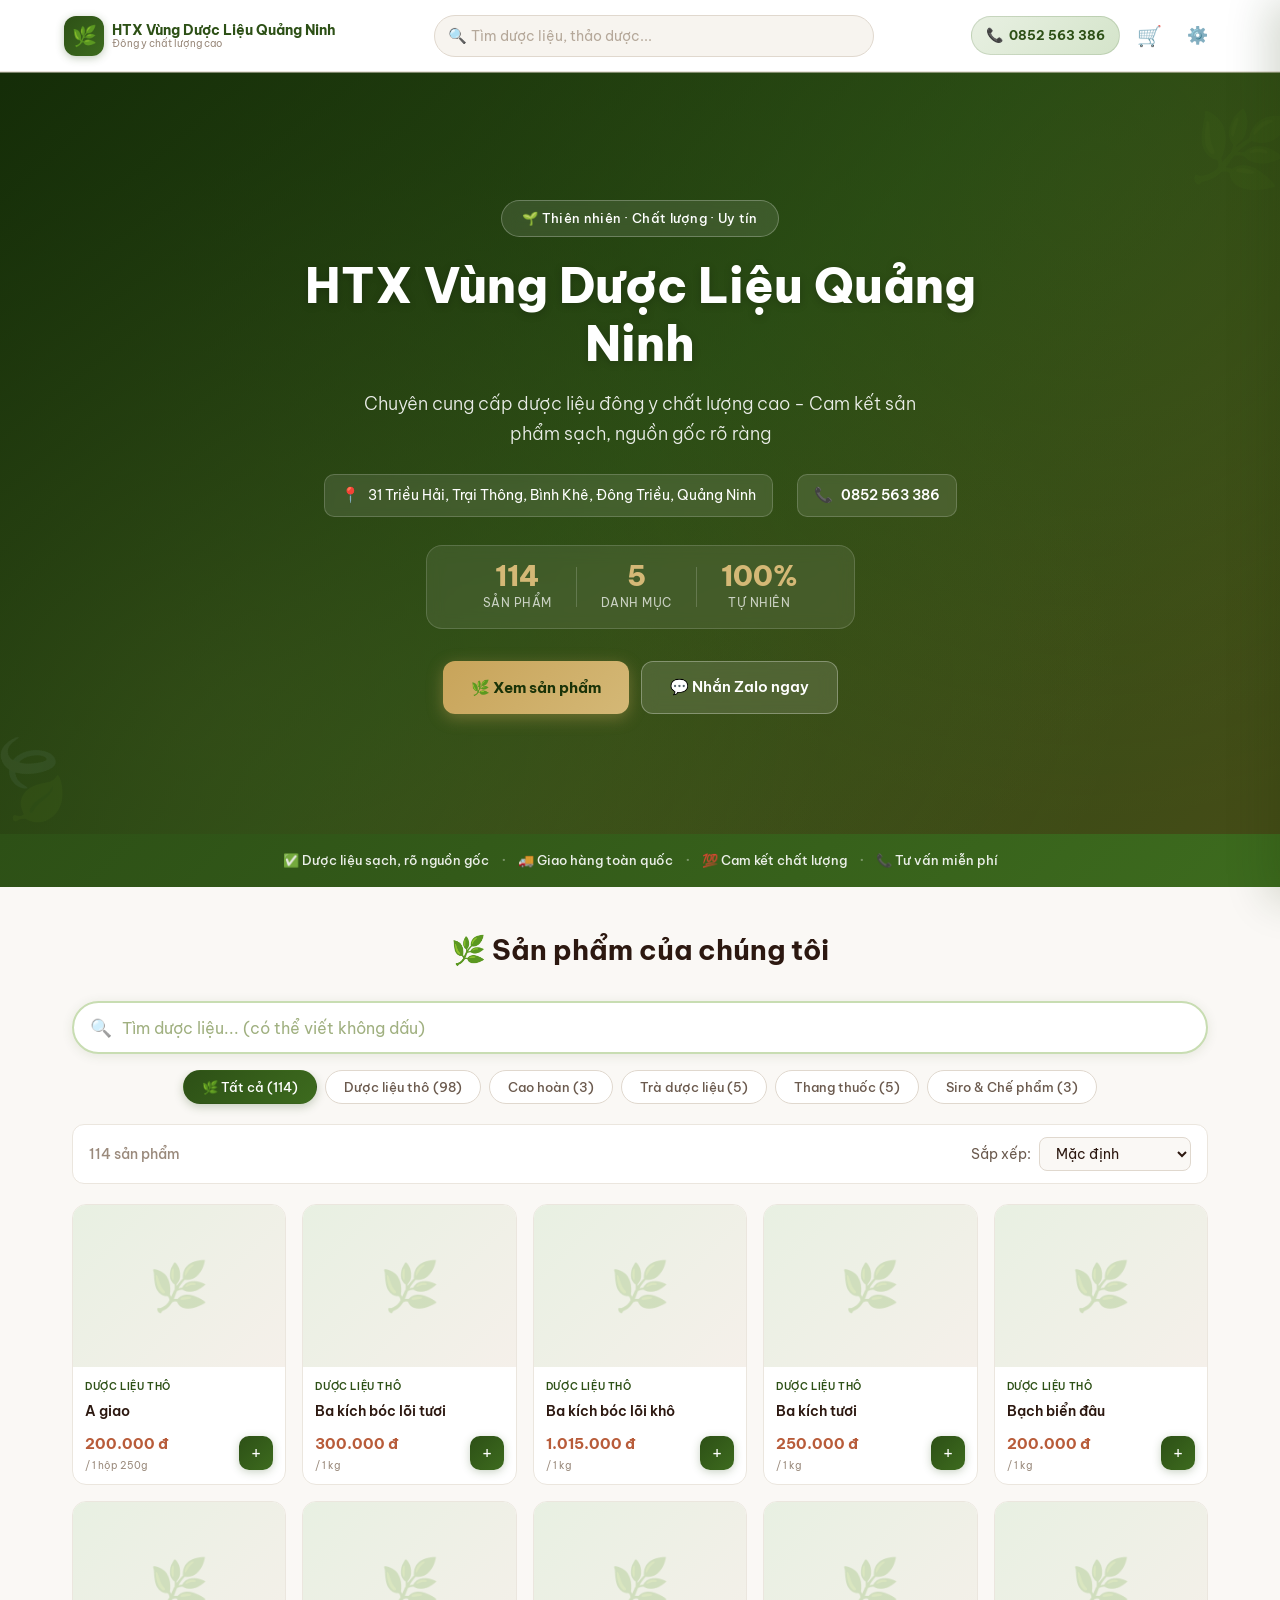
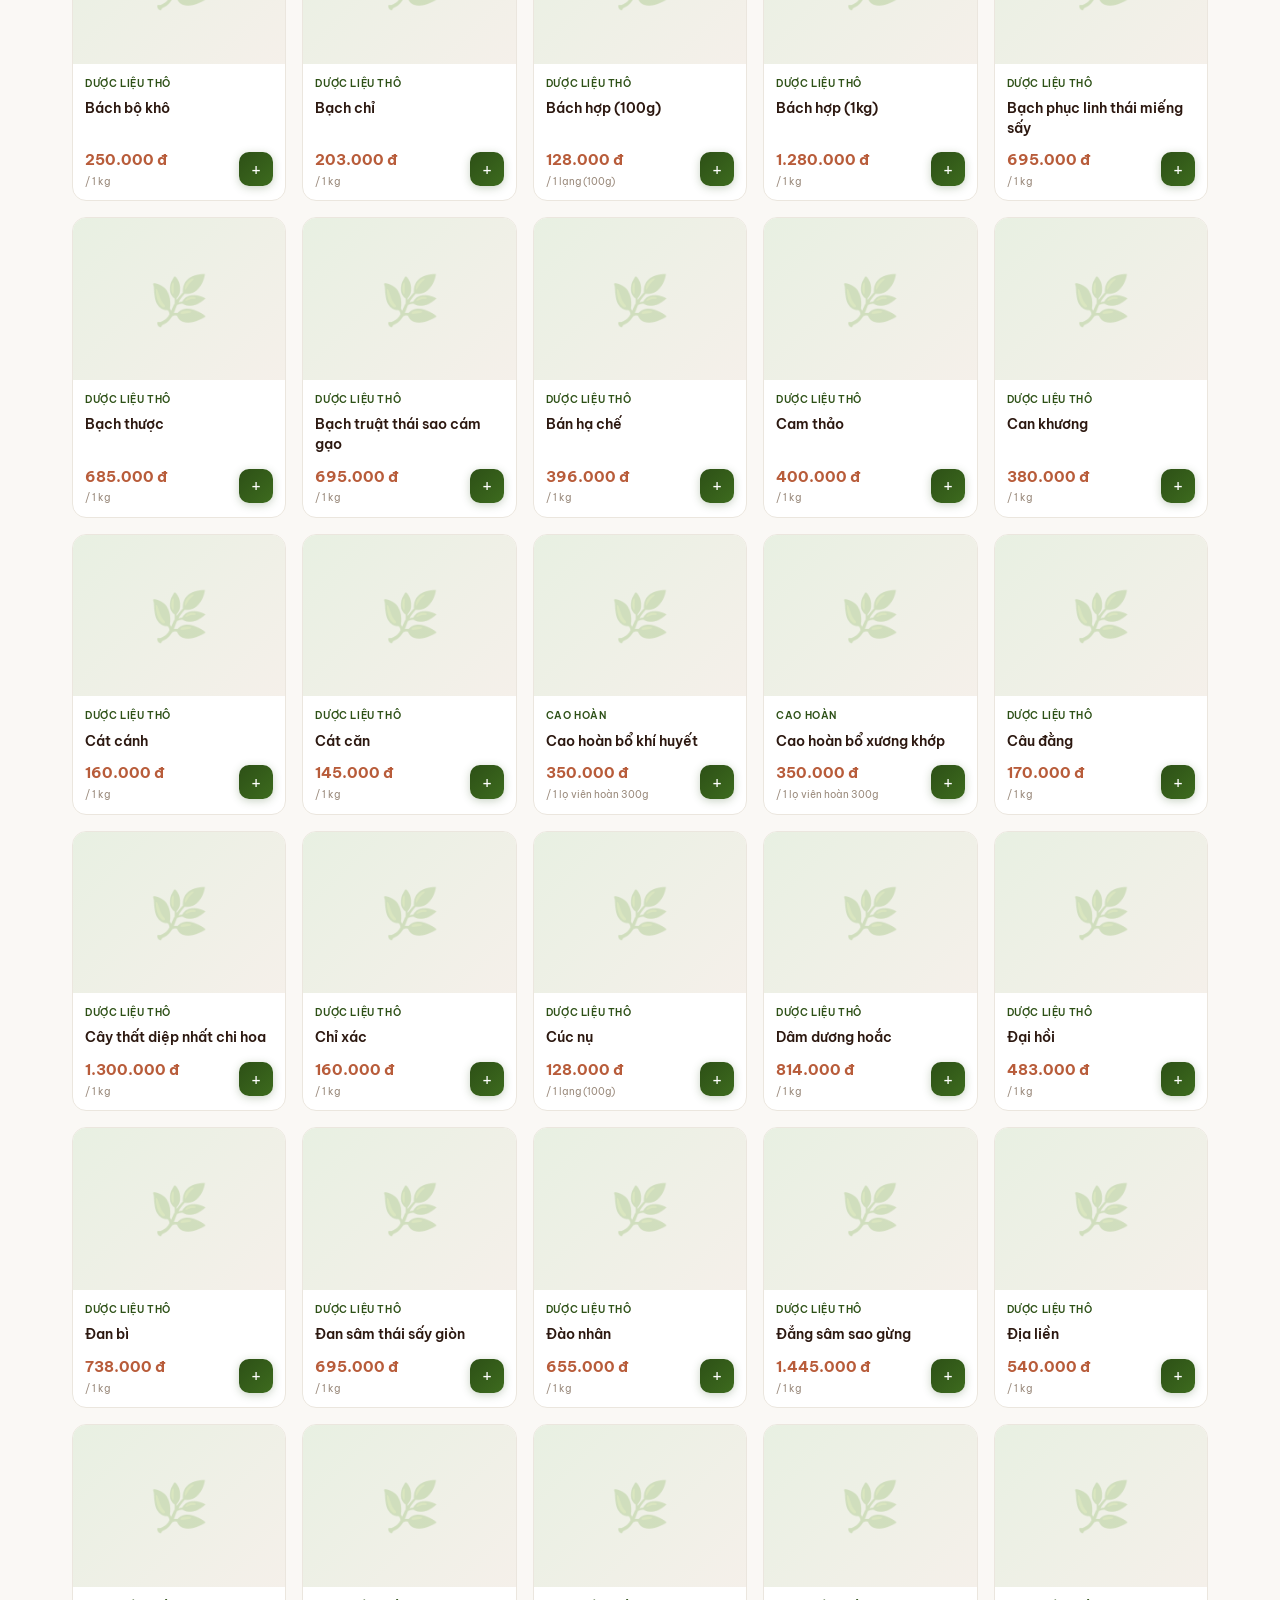
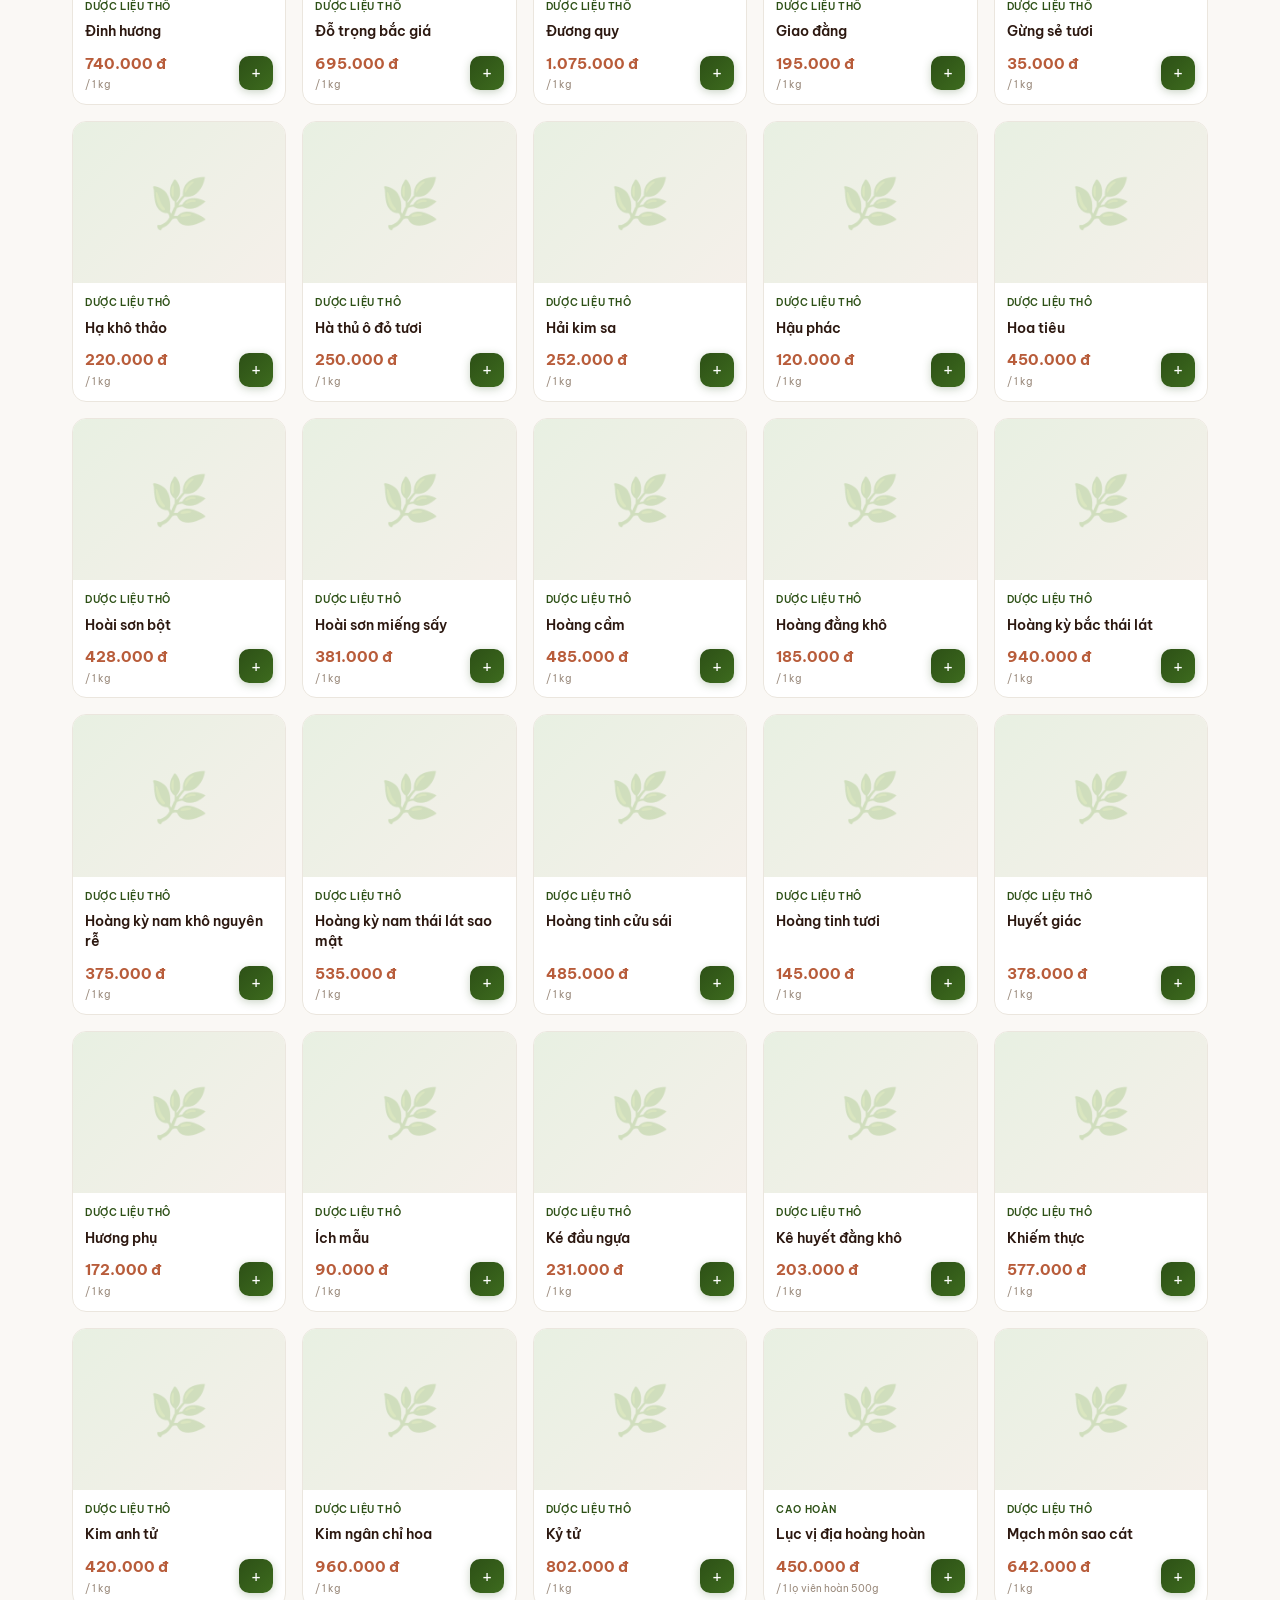
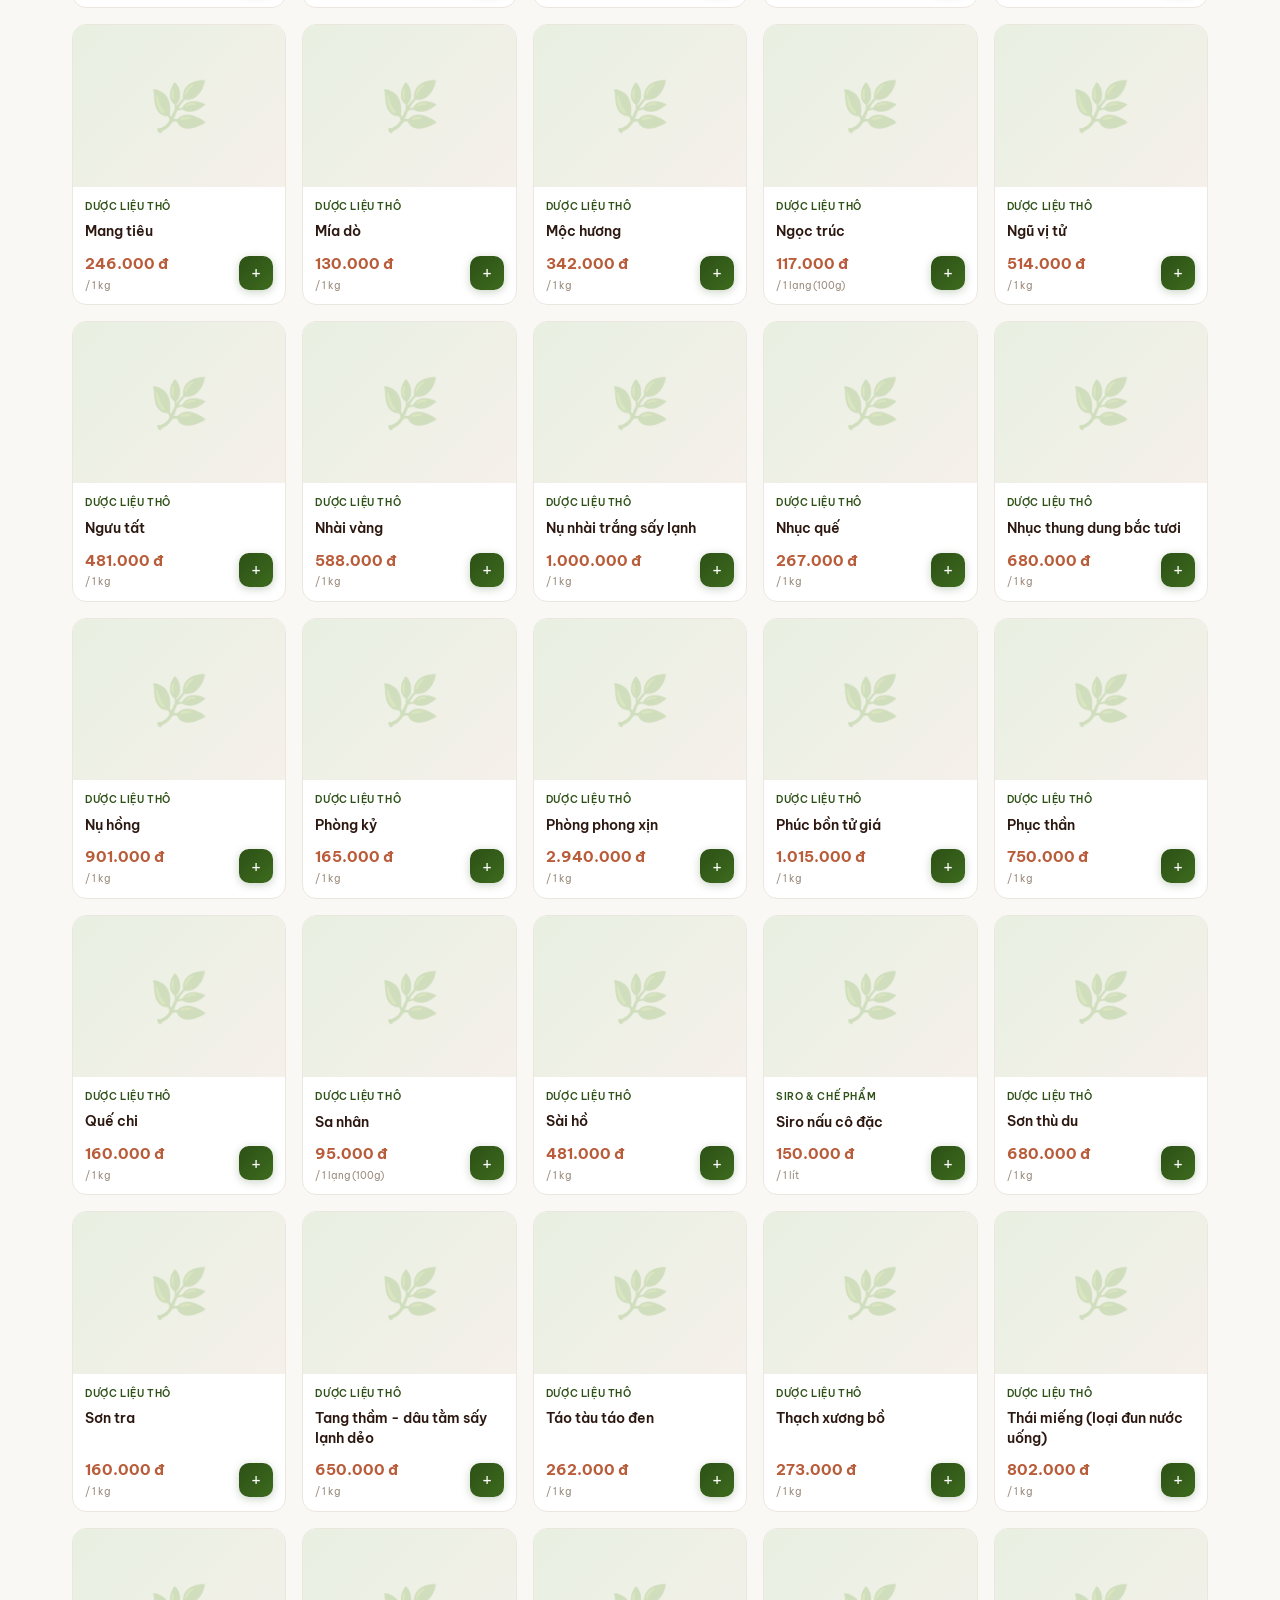
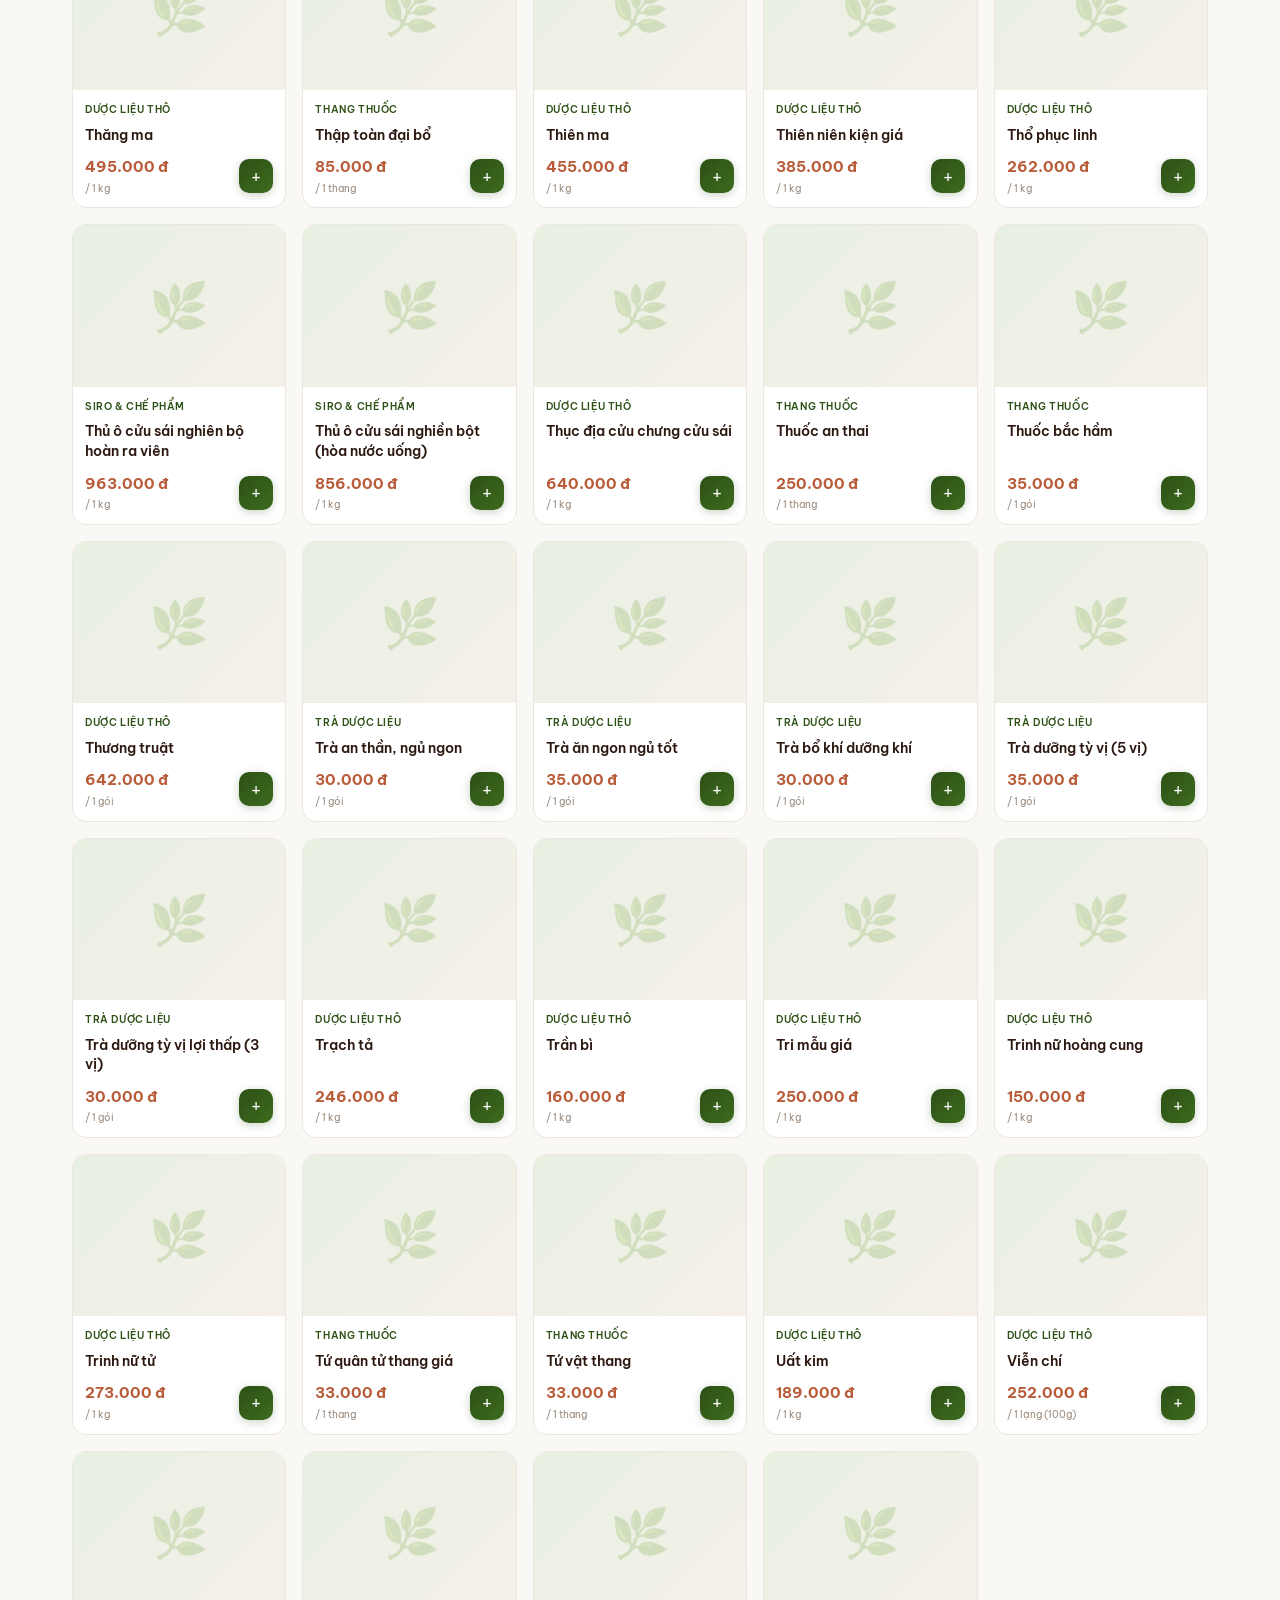
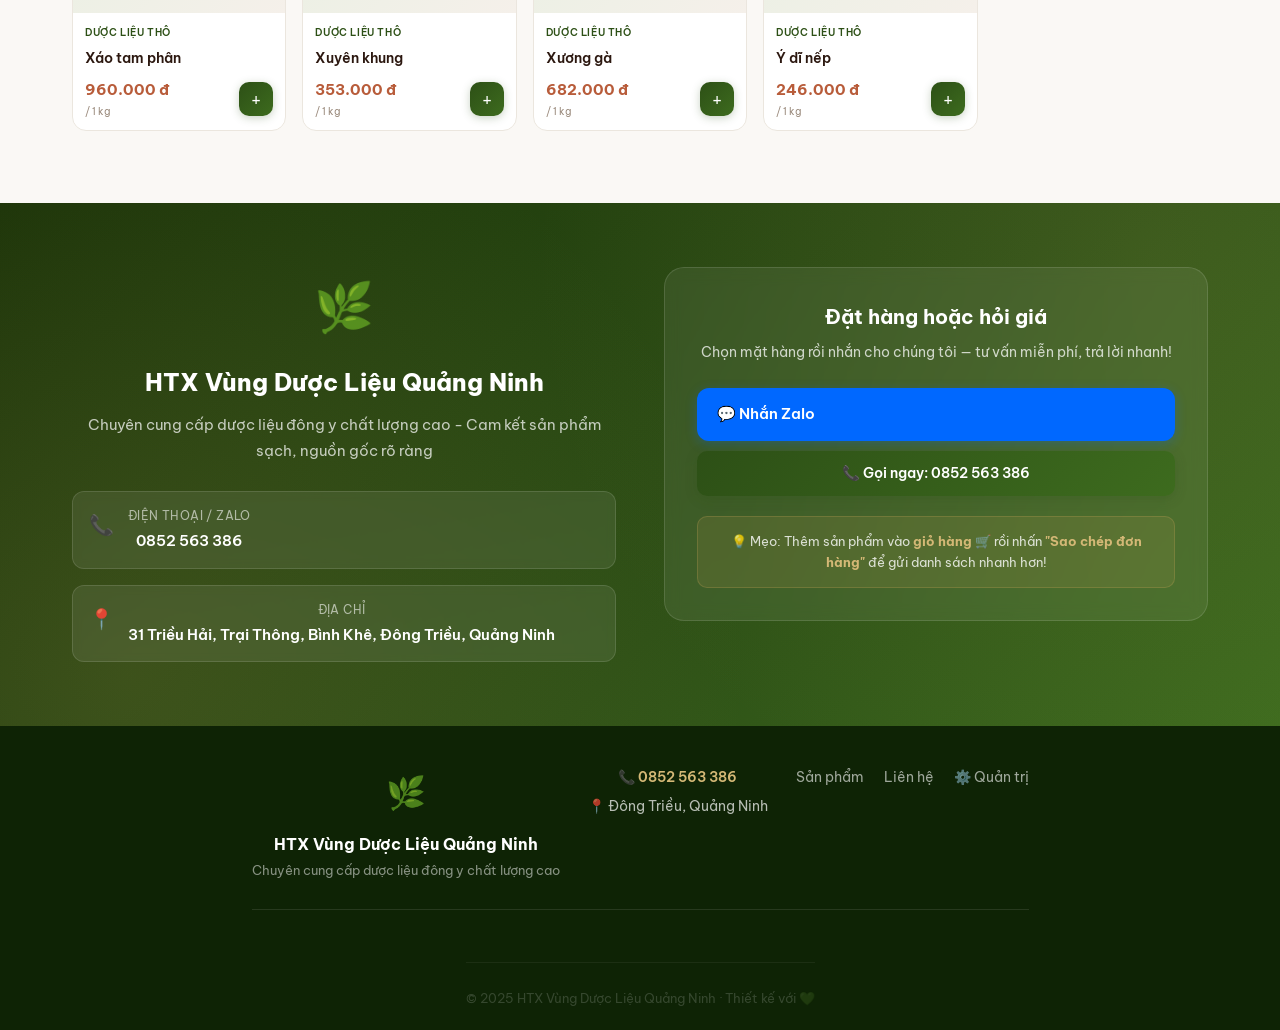
==== index.html @ 90dc005e "feat: one-click publish to website via GitHub API" ====
<!DOCTYPE html>
<html lang="vi">
<head>
  <meta charset="UTF-8" />
  <meta name="viewport" content="width=device-width, initial-scale=1.0" />
  <title>HTX Vùng Dược Liệu Quảng Ninh - Dược Liệu Đông Y Chất Lượng Cao</title>
  <meta name="description" content="HTX Vùng Dược Liệu Quảng Ninh - Chuyên cung cấp dược liệu đông y chất lượng cao tại Đông Triều, Quảng Ninh. SĐT: 0852563386" />
  <link rel="preconnect" href="https://fonts.googleapis.com" />
  <link rel="preconnect" href="https://fonts.gstatic.com" crossorigin />
  <link href="https://fonts.googleapis.com/css2?family=Be+Vietnam+Pro:wght@300;400;500;600;700;800&display=swap" rel="stylesheet" />
  <link rel="stylesheet" href="css/style.css" />
  <link rel="stylesheet" href="css/ui.css" />
</head>
<body>

  <!-- ====== HEADER ====== -->
  <header class="header" id="site-header">
    <div class="container header-inner">
      <a href="index.html" class="logo" id="logo-link">
        <div class="logo-icon-wrap">🌿</div>
        <div class="logo-text-wrap">
          <span class="logo-name" id="shop-name-display">HTX Vùng Dược Liệu Quảng Ninh</span>
          <span class="logo-tagline">Đông y chất lượng cao</span>
        </div>
      </a>

      <div class="header-search">
        <div class="search-bar">
          <span class="search-icon">🔍</span>
          <input type="text" id="search-input" placeholder="Tìm dược liệu, thảo dược..." autocomplete="off" />
          <button class="search-clear" id="search-clear" style="display:none">✕</button>
        </div>
      </div>

      <div class="header-actions">
        <a href="tel:0852563386" class="header-phone" id="header-phone-link">
          <span class="phone-icon">📞</span>
          <span class="phone-num" id="header-phone-num">0852 563 386</span>
        </a>
        <button class="btn-cart" id="cart-toggle" aria-label="Giỏ hàng">
          🛒
          <span class="badge" id="cart-badge" style="display:none">0</span>
        </button>
        <a href="admin.html" class="btn-admin-link" title="Quản trị">⚙️</a>
      </div>
    </div>
  </header>

  <!-- ====== HERO ====== -->
  <section class="hero" id="hero-section">
    <div class="hero-bg-pattern"></div>
    <div class="hero-overlay"></div>
    <div class="container hero-content">
      <div class="hero-badge">🌱 Thiên nhiên · Chất lượng · Uy tín</div>
      <h1 class="hero-title" id="hero-shop-name">HTX Vùng Dược Liệu Quảng Ninh</h1>
      <p class="hero-desc" id="hero-shop-desc">Chuyên cung cấp dược liệu đông y chất lượng cao — Cam kết sản phẩm sạch, nguồn gốc rõ ràng</p>

      <div class="hero-info-row">
        <div class="hero-info-item">
          <span class="hi-icon">📍</span>
          <span id="hero-address">31 Triều Hải, Trại Thông, Bình Khê, Đông Triều, Quảng Ninh</span>
        </div>
        <div class="hero-info-item">
          <span class="hi-icon">📞</span>
          <a href="tel:0852563386" id="hero-phone">0852 563 386</a>
        </div>
      </div>

      <div class="hero-stats">
        <div class="hero-stat">
          <strong id="stat-products">114</strong>
          <span>Sản phẩm</span>
        </div>
        <div class="hero-stat-divider"></div>
        <div class="hero-stat">
          <strong id="stat-categories">5</strong>
          <span>Danh mục</span>
        </div>
        <div class="hero-stat-divider"></div>
        <div class="hero-stat">
          <strong>100%</strong>
          <span>Tự nhiên</span>
        </div>
      </div>

      <div class="hero-cta-row">
        <button class="btn-cta-primary" onclick="document.getElementById('products-section').scrollIntoView({behavior:'smooth'})">
          🌿 Xem sản phẩm
        </button>
        <a href="https://zalo.me/0852563386" target="_blank" class="btn-cta-zalo" id="hero-zalo-btn">
          💬 Nhắn Zalo ngay
        </a>
      </div>
    </div>

    <!-- Decorative leaves -->
    <div class="hero-deco hero-deco-1">🍃</div>
    <div class="hero-deco hero-deco-2">🌿</div>
  </section>

  <!-- ====== TRUST BAR ====== -->
  <div class="trust-bar">
    <div class="container trust-bar-inner">
      <div class="trust-item">✅ Dược liệu sạch, rõ nguồn gốc</div>
      <div class="trust-sep">·</div>
      <div class="trust-item">🚚 Giao hàng toàn quốc</div>
      <div class="trust-sep">·</div>
      <div class="trust-item">💯 Cam kết chất lượng</div>
      <div class="trust-sep">·</div>
      <div class="trust-item">📞 Tư vấn miễn phí</div>
    </div>
  </div>

  <!-- ====== MAIN PRODUCTS ====== -->
  <main id="products-section">
    <div class="container">

      <!-- Section header -->
      <div class="section-header">
        <h2 class="section-title-main">🌿 Sản phẩm của chúng tôi</h2>
      </div>

      <!-- INLINE SEARCH BAR (luôn hiện, kể cả mobile) -->
      <div class="inline-search-wrap">
        <div class="inline-search-bar">
          <span class="inline-search-icon">🔍</span>
          <input
            type="search"
            id="inline-search-input"
            class="inline-search-input"
            placeholder="Tìm dược liệu... (có thể viết không dấu)"
            autocomplete="off"
            enterkeyhint="search"
          />
          <button class="inline-search-clear" id="inline-search-clear" style="display:none">✕</button>
        </div>
      </div>

      <!-- Categories bar -->
      <div class="categories-bar" id="categories-bar">
        <button class="category-pill active" data-cat="all" id="cat-all">🌿 Tất cả</button>
      </div>

      <!-- Toolbar -->
      <div class="products-toolbar">
        <p class="products-count" id="products-count"></p>
        <div class="sort-wrapper">
          <label for="sort-select">Sắp xếp:</label>
          <select id="sort-select" class="sort-select">
            <option value="default">Mặc định</option>
            <option value="name-asc">Tên A → Z</option>
            <option value="name-desc">Tên Z → A</option>
            <option value="price-asc">Giá thấp → cao</option>
            <option value="price-desc">Giá cao → thấp</option>
          </select>
        </div>
      </div>

      <!-- Products grid -->
      <div class="products-grid" id="products-grid"></div>

      <!-- Empty state -->
      <div class="empty-state" id="empty-state" style="display:none">
        <div class="empty-icon">🔍</div>
        <h3>Không tìm thấy sản phẩm</h3>
        <p>Thử tìm kiếm với từ khóa khác hoặc chọn danh mục khác.</p>
        <button class="btn-secondary" onclick="resetFilters()">Xem tất cả sản phẩm</button>
      </div>

    </div>
  </main>

  <!-- ====== CONTACT SECTION ====== -->
  <section class="contact-section" id="contact-section">
    <div class="container">
      <div class="contact-grid">
        <!-- Left: Info -->
        <div class="contact-info-col">
          <div class="contact-logo">🌿</div>
          <h2 class="contact-shop-name" id="contact-shop-name">HTX Vùng Dược Liệu Quảng Ninh</h2>
          <p class="contact-desc" id="contact-desc">Chuyên cung cấp dược liệu đông y chất lượng cao — Cam kết sản phẩm sạch, nguồn gốc rõ ràng</p>

          <div class="contact-details" id="contact-details">
            <div class="contact-detail-item">
              <span class="cd-icon">📞</span>
              <div>
                <div class="cd-label">Điện thoại / Zalo</div>
                <a href="tel:0852563386" class="cd-value" id="detail-phone">0852 563 386</a>
              </div>
            </div>
            <div class="contact-detail-item">
              <span class="cd-icon">📍</span>
              <div>
                <div class="cd-label">Địa chỉ</div>
                <div class="cd-value" id="detail-address">31 Triều Hải, Trại Thông, Bình Khê, Đông Triều, Quảng Ninh</div>
              </div>
            </div>
          </div>
        </div>

        <!-- Right: Buttons -->
        <div class="contact-action-col">
          <h3 class="contact-action-title">Đặt hàng hoặc hỏi giá</h3>
          <p class="contact-action-sub">Chọn mặt hàng rồi nhắn cho chúng tôi — tư vấn miễn phí, trả lời nhanh!</p>

          <div class="contact-buttons" id="contact-buttons">
            <!-- Rendered by JS -->
          </div>

          <div class="contact-note">
            <p>💡 Mẹo: Thêm sản phẩm vào <strong>giỏ hàng 🛒</strong> rồi nhấn <strong>"Sao chép đơn hàng"</strong> để gửi danh sách nhanh hơn!</p>
          </div>
        </div>
      </div>
    </div>
  </section>

  <!-- ====== FOOTER ====== -->
  <footer class="footer" id="site-footer">
    <div class="container footer-inner">
      <div class="footer-top">
        <div class="footer-brand">
          <span class="footer-logo-icon">🌿</span>
          <div>
            <div class="footer-shop-name" id="footer-shop-name">HTX Vùng Dược Liệu Quảng Ninh</div>
            <div class="footer-desc" id="footer-desc">Dược liệu đông y chất lượng cao</div>
          </div>
        </div>
        <div class="footer-contact">
          <div class="footer-contact-item">📞 <a href="tel:0852563386" id="footer-phone">0852 563 386</a></div>
          <div class="footer-contact-item">📍 <span id="footer-address">Đông Triều, Quảng Ninh</span></div>
        </div>
        <div class="footer-links">
          <a href="#products-section">Sản phẩm</a>
          <a href="#contact-section">Liên hệ</a>
          <a href="admin.html">⚙️ Quản trị</a>
        </div>
      </div>
      <div class="footer-bottom">
        <p>© 2025 HTX Vùng Dược Liệu Quảng Ninh · Thiết kế với 💚</p>
      </div>
    </div>
  </footer>

  <!-- ====== CART PANEL ====== -->
  <div class="cart-backdrop" id="cart-backdrop"></div>
  <aside class="cart-panel" id="cart-panel">
    <div class="cart-header">
      <div class="cart-header-title">
        <span>🛒</span>
        <h2>Giỏ hàng</h2>
      </div>
      <button class="cart-close" id="cart-close">✕</button>
    </div>
    <div class="cart-body" id="cart-body">
      <div class="empty-state" id="cart-empty">
        <div class="empty-icon">🛒</div>
        <p>Giỏ hàng trống<br/><small>Thêm sản phẩm để đặt hàng</small></p>
      </div>
      <ul class="cart-list" id="cart-list"></ul>

      <!-- ====== FORM THÔNG TIN GIAO HÀNG ====== -->
      <div class="delivery-form" id="delivery-form" style="display:none">
        <div class="delivery-form-title">📦 Thông tin nhận hàng</div>

        <div class="dform-row">
          <label class="dform-label">Họ và tên <span class="req">*</span></label>
          <input type="text" id="d-name" class="dform-input" placeholder="VD: Nguyễn Thị Lan" autocomplete="name" />
        </div>

        <div class="dform-row">
          <label class="dform-label">Số điện thoại <span class="req">*</span></label>
          <input type="tel" id="d-phone" class="dform-input" placeholder="VD: 0912 345 678" autocomplete="tel" />
        </div>

        <div class="dform-addr-note">
          📌 Vui lòng nhập theo <strong>địa danh cũ trước sáp nhập</strong><br/>
          VD: <em>Thôn Triều Hải, xã Bình Khê, huyện Đông Triều, tỉnh Quảng Ninh</em>
        </div>

        <div class="dform-row">
          <label class="dform-label">Tỉnh / Thành phố <span class="req">*</span></label>
          <input type="text" id="d-province" class="dform-input"
            placeholder="VD: Quảng Ninh, Hà Nội, TP. Hồ Chí Minh..."
            list="province-list" autocomplete="off" />
          <datalist id="province-list"></datalist>
        </div>

        <div class="dform-row">
          <label class="dform-label">Quận / Huyện <span class="req">*</span></label>
          <input type="text" id="d-district" class="dform-input"
            placeholder="VD: Huyện Đông Triều, Quận Hoàng Mai..." autocomplete="off" />
        </div>

        <div class="dform-row">
          <label class="dform-label">Xã / Phường / Thị trấn</label>
          <input type="text" id="d-commune" class="dform-input"
            placeholder="VD: Xã Bình Khê, Phường Mạo Khê..." autocomplete="off" />
        </div>

        <div class="dform-row">
          <label class="dform-label">Địa chỉ chi tiết <span class="req">*</span></label>
          <input type="text" id="d-detail" class="dform-input" placeholder="Số nhà, thôn, xóm, đường..." />
        </div>

        <div class="dform-row">
          <label class="dform-label">Ghi chú đơn hàng</label>
          <textarea id="d-note" class="dform-input dform-textarea" placeholder="Thời gian nhận hàng, yêu cầu đặc biệt..." rows="2"></textarea>
        </div>
      </div>
    </div>
    <div class="cart-footer" id="cart-footer" style="display:none">
      <div class="cart-total">
        <span>Tổng cộng</span>
        <strong class="price" id="cart-total-price">0 đ</strong>
      </div>
      <p class="cart-note">* Giá tham khảo, vui lòng liên hệ xác nhận</p>
      <div class="cart-actions">
        <button class="btn-cart-clear" id="cart-clear-btn">🗑 Xóa tất cả</button>
        <button class="btn-primary cart-order-btn" id="cart-order-website" style="display:none">📤 Đặt hàng ngay</button>
        <button class="btn-messenger cart-order-btn" id="cart-order-messenger" style="display:none">📘 Messenger</button>
        <button class="btn-zalo cart-order-btn" id="cart-order-zalo" style="display:none">💬 Zalo</button>
        <button class="btn-copy cart-order-btn" id="cart-order-copy">📋 Sao chép đơn</button>
      </div>
    </div>
  </aside>

  <!-- ====== PRODUCT MODAL ====== -->
  <div class="modal-backdrop" id="product-modal-backdrop"></div>
  <div class="product-modal" id="product-modal" role="dialog" aria-modal="true" style="display:none">
    <button class="modal-close" id="modal-close">✕</button>
    <div class="modal-image-wrap">
      <img class="modal-image" id="modal-image" src="" alt="" style="display:none" />
      <div class="modal-image-placeholder" id="modal-image-placeholder">🌿</div>
    </div>
    <div class="modal-body">
      <div class="modal-category" id="modal-category"></div>
      <h2 class="modal-name" id="modal-name"></h2>
      <div class="modal-price-row">
        <span class="price modal-price" id="modal-price"></span>
        <span class="modal-unit" id="modal-unit"></span>
      </div>
      <div class="modal-desc" id="modal-desc"></div>
      <div class="modal-actions">
        <div class="qty-wrapper">
          <button class="qty-btn" id="modal-qty-minus">−</button>
          <input type="number" class="qty-input" id="modal-qty" value="1" min="1" max="99" />
          <button class="qty-btn" id="modal-qty-plus">+</button>
        </div>
        <button class="btn-primary modal-add-cart" id="modal-add-cart">🛒 Thêm vào giỏ</button>
      </div>
      <div class="modal-contact-btns" id="modal-contact-btns"></div>
    </div>
  </div>

  <!-- ====== TOAST ====== -->
  <div class="toast-container" id="toast-container"></div>

  <!-- Scripts -->
  <script src="js/live-data.js"></script>
  <script src="js/data.js"></script>
  <script src="js/vn-address.js"></script>
  <script src="js/app.js"></script>
</body>
</html>
---- css/style.css ----
/* ========================================================================
   DƯỢC LIỆU ĐÔNG Y - Vietnamese Herbal Medicine E-Commerce
   Complete Stylesheet
   ======================================================================== */

/* --- Google Font --- */
@import url('https://fonts.googleapis.com/css2?family=Be+Vietnam+Pro:ital,wght@0,300;0,400;0,500;0,600;0,700;0,800;1,400;1,500&display=swap');

/* ========================================================================
   1. CSS VARIABLES / DESIGN TOKENS
   ======================================================================== */
:root {
  /* — Primary palette — */
  --color-primary:        #2d5016;
  --color-primary-light:  #3d6b1e;
  --color-primary-dark:   #1e3a0e;
  --color-primary-bg:     #e8f0e2;

  /* — Secondary / Gold — */
  --color-secondary:      #c8a45a;
  --color-secondary-light:#d4b876;
  --color-secondary-dark: #a8873a;

  /* — Accent / Terracotta — */
  --color-accent:         #b85c3a;
  --color-accent-light:   #d4764e;
  --color-accent-dark:    #8e4528;

  /* — Neutrals — */
  --color-bg:             #faf8f5;
  --color-bg-warm:        #f5f0ea;
  --color-surface:        #ffffff;
  --color-surface-alt:    #f7f4ef;
  --color-border:         #e0d8ce;
  --color-border-light:   #ebe6de;

  /* — Text — */
  --color-text:           #2c1810;
  --color-text-secondary: #6b5a4e;
  --color-text-muted:     #9a8a7c;
  --color-text-inverse:   #faf8f5;

  /* — Status — */
  --color-success:        #2d7a3a;
  --color-warning:        #c8a45a;
  --color-danger:         #c0392b;
  --color-info:           #2980b9;

  /* — Brand / Social — */
  --color-messenger:      #0084ff;
  --color-zalo:           #0068ff;

  /* — Shadows — */
  --shadow-xs:   0 1px 2px rgba(44, 24, 16, .05);
  --shadow-sm:   0 2px 8px rgba(44, 24, 16, .08);
  --shadow-md:   0 4px 16px rgba(44, 24, 16, .10);
  --shadow-lg:   0 8px 32px rgba(44, 24, 16, .12);
  --shadow-xl:   0 16px 48px rgba(44, 24, 16, .16);
  --shadow-card-hover: 0 12px 36px rgba(44, 24, 16, .14);

  /* — Radii — */
  --radius-sm:  6px;
  --radius-md:  10px;
  --radius-lg:  14px;
  --radius-xl:  20px;
  --radius-full: 9999px;

  /* — Spacing — */
  --space-xs:  4px;
  --space-sm:  8px;
  --space-md:  16px;
  --space-lg:  24px;
  --space-xl:  32px;
  --space-2xl: 48px;
  --space-3xl: 64px;

  /* — Typography — */
  --font-family: 'Be Vietnam Pro', -apple-system, BlinkMacSystemFont, 'Segoe UI', Roboto, sans-serif;
  --font-size-xs:   .75rem;
  --font-size-sm:   .8125rem;
  --font-size-base: .9375rem;
  --font-size-md:   1rem;
  --font-size-lg:   1.125rem;
  --font-size-xl:   1.375rem;
  --font-size-2xl:  1.75rem;
  --font-size-3xl:  2.25rem;
  --font-size-4xl:  3rem;

  /* — Layout — */
  --container-max: 1200px;
  --header-height: 64px;
  --sidebar-width: 260px;
  --cart-width:    400px;

  /* — Transitions — */
  --transition-fast:   .15s ease;
  --transition-base:   .25s ease;
  --transition-slow:   .35s ease;
  --transition-spring: .4s cubic-bezier(.34, 1.56, .64, 1);
}

/* ========================================================================
   2. RESET & BASE
   ======================================================================== */
*,
*::before,
*::after {
  margin: 0;
  padding: 0;
  box-sizing: border-box;
}

html {
  font-size: 16px;
  scroll-behavior: smooth;
  -webkit-text-size-adjust: 100%;
}

body {
  font-family: var(--font-family);
  font-size: var(--font-size-base);
  font-weight: 400;
  line-height: 1.65;
  color: var(--color-text);
  background-color: var(--color-bg);
  -webkit-font-smoothing: antialiased;
  -moz-osx-font-smoothing: grayscale;
  overflow-x: hidden;
}

img {
  max-width: 100%;
  height: auto;
  display: block;
}

a {
  color: var(--color-primary);
  text-decoration: none;
  transition: color var(--transition-fast);
}
a:hover { color: var(--color-primary-light); }

ul, ol { list-style: none; }

button, input, select, textarea {
  font-family: inherit;
  font-size: inherit;
  color: inherit;
  border: none;
  outline: none;
  background: none;
}

button {
  cursor: pointer;
  -webkit-tap-highlight-color: transparent;
}

/* — Focus states for accessibility — */
:focus-visible {
  outline: 2px solid var(--color-secondary);
  outline-offset: 2px;
  border-radius: var(--radius-sm);
}

::selection {
  background: var(--color-primary-bg);
  color: var(--color-primary-dark);
}

/* ========================================================================
   3. SCROLLBAR
   ======================================================================== */
::-webkit-scrollbar { width: 8px; height: 8px; }
::-webkit-scrollbar-track { background: var(--color-bg-warm); }
::-webkit-scrollbar-thumb {
  background: var(--color-border);
  border-radius: var(--radius-full);
}
::-webkit-scrollbar-thumb:hover { background: var(--color-text-muted); }

/* Firefox */
* {
  scrollbar-width: thin;
  scrollbar-color: var(--color-border) var(--color-bg-warm);
}

/* ========================================================================
   4. UTILITY / LAYOUT
   ======================================================================== */
.container {
  width: 100%;
  max-width: var(--container-max);
  margin: 0 auto;
  padding: 0 var(--space-md);
}

.sr-only {
  position: absolute;
  width: 1px; height: 1px;
  padding: 0; margin: -1px;
  overflow: hidden;
  clip: rect(0,0,0,0);
  white-space: nowrap;
  border: 0;
}

.text-center { text-align: center; }
.text-muted  { color: var(--color-text-muted); }

/* ========================================================================
   5. BUTTONS
   ======================================================================== */
.btn {
  display: inline-flex;
  align-items: center;
  justify-content: center;
  gap: var(--space-sm);
  padding: 10px 22px;
  font-weight: 600;
  font-size: var(--font-size-sm);
  line-height: 1.4;
  border-radius: var(--radius-md);
  transition: all var(--transition-base);
  white-space: nowrap;
  user-select: none;
  position: relative;
  overflow: hidden;
}
.btn::after {
  content: '';
  position: absolute;
  inset: 0;
  background: rgba(255,255,255,.15);
  opacity: 0;
  transition: opacity var(--transition-fast);
}
.btn:active::after { opacity: 1; }

/* Primary */
.btn-primary {
  background: linear-gradient(135deg, var(--color-primary), var(--color-primary-light));
  color: var(--color-text-inverse);
  box-shadow: 0 2px 8px rgba(45, 80, 22, .25);
}
.btn-primary:hover {
  background: linear-gradient(135deg, var(--color-primary-light), var(--color-primary));
  box-shadow: 0 4px 16px rgba(45, 80, 22, .30);
  transform: translateY(-1px);
}
.btn-primary:active { transform: translateY(0); }

/* Secondary */
.btn-secondary {
  background: transparent;
  color: var(--color-primary);
  border: 1.5px solid var(--color-primary);
}
.btn-secondary:hover {
  background: var(--color-primary);
  color: var(--color-text-inverse);
}

/* Danger */
.btn-danger {
  background: linear-gradient(135deg, var(--color-danger), #d44637);
  color: var(--color-text-inverse);
  box-shadow: 0 2px 8px rgba(192, 57, 43, .25);
}
.btn-danger:hover {
  box-shadow: 0 4px 16px rgba(192, 57, 43, .30);
  transform: translateY(-1px);
}

/* Social / Contact */
.btn-messenger {
  background: var(--color-messenger);
  color: #fff;
  box-shadow: 0 2px 8px rgba(0, 132, 255, .25);
}
.btn-messenger:hover {
  background: #0070e0;
  box-shadow: 0 4px 16px rgba(0, 132, 255, .30);
  transform: translateY(-1px);
}

.btn-zalo {
  background: var(--color-zalo);
  color: #fff;
  box-shadow: 0 2px 8px rgba(0, 104, 255, .25);
}
.btn-zalo:hover {
  background: #0058d4;
  box-shadow: 0 4px 16px rgba(0, 104, 255, .30);
  transform: translateY(-1px);
}

/* Small / Icon-only variants */
.btn-sm {
  padding: 6px 14px;
  font-size: var(--font-size-xs);
  border-radius: var(--radius-sm);
}
.btn-icon {
  width: 38px; height: 38px;
  padding: 0;
  border-radius: var(--radius-md);
}

/* ========================================================================
   6. BADGES
   ======================================================================== */
.badge {
  display: inline-flex;
  align-items: center;
  justify-content: center;
  min-width: 20px;
  height: 20px;
  padding: 0 6px;
  font-size: 11px;
  font-weight: 700;
  line-height: 1;
  color: #fff;
  background: var(--color-accent);
  border-radius: var(--radius-full);
  position: absolute;
  top: -4px; right: -4px;
  animation: badge-pop .3s var(--transition-spring);
}

@keyframes badge-pop {
  0%   { transform: scale(0); }
  100% { transform: scale(1); }
}

/* ========================================================================
   7. HEADER
   ======================================================================== */
.header {
  position: sticky;
  top: 0;
  z-index: 100;
  height: var(--header-height);
  background: rgba(255, 255, 255, .92);
  backdrop-filter: blur(12px) saturate(1.4);
  -webkit-backdrop-filter: blur(12px) saturate(1.4);
  border-bottom: 1px solid var(--color-border-light);
  transition: box-shadow var(--transition-base);
}
.header.scrolled {
  box-shadow: var(--shadow-md);
}
.header .container {
  display: flex;
  align-items: center;
  height: 100%;
  gap: var(--space-md);
}

/* Logo */
.header .logo {
  display: flex;
  align-items: center;
  gap: var(--space-sm);
  font-size: var(--font-size-lg);
  font-weight: 700;
  color: var(--color-primary);
  white-space: nowrap;
  flex-shrink: 0;
}
.header .logo .logo-icon {
  width: 36px;
  height: 36px;
  background: linear-gradient(135deg, var(--color-primary), var(--color-primary-light));
  border-radius: var(--radius-md);
  display: flex;
  align-items: center;
  justify-content: center;
  color: #fff;
  font-size: 18px;
}

/* Header search */
.header .search-bar {
  flex: 1;
  max-width: 460px;
  margin: 0 auto;
}

/* Header actions */
.header-actions {
  display: flex;
  align-items: center;
  gap: var(--space-sm);
  flex-shrink: 0;
}

.cart-btn {
  position: relative;
  width: 42px; height: 42px;
  display: flex;
  align-items: center;
  justify-content: center;
  border-radius: var(--radius-md);
  font-size: 20px;
  color: var(--color-text);
  transition: all var(--transition-fast);
}
.cart-btn:hover {
  background: var(--color-primary-bg);
  color: var(--color-primary);
}

/* ========================================================================
   8. SEARCH BAR
   ======================================================================== */
.search-bar {
  position: relative;
  width: 100%;
}
.search-bar input {
  width: 100%;
  height: 42px;
  padding: 0 42px 0 16px;
  background: var(--color-surface-alt);
  border: 1.5px solid var(--color-border);
  border-radius: var(--radius-full);
  font-size: var(--font-size-sm);
  color: var(--color-text);
  transition: all var(--transition-base);
}
.search-bar input::placeholder {
  color: var(--color-text-muted);
}
.search-bar input:focus {
  border-color: var(--color-primary);
  background: var(--color-surface);
  box-shadow: 0 0 0 3px rgba(45, 80, 22, .12);
}
.search-bar .search-icon {
  position: absolute;
  right: 14px;
  top: 50%;
  transform: translateY(-50%);
  color: var(--color-text-muted);
  font-size: 16px;
  pointer-events: none;
}

/* ========================================================================
   9. HERO SECTION
   ======================================================================== */
.hero {
  position: relative;
  padding: var(--space-3xl) 0;
  background:
    linear-gradient(135deg,
      rgba(45, 80, 22, .88) 0%,
      rgba(30, 58, 14, .75) 50%,
      rgba(200, 164, 90, .40) 100%),
    url('../images/hero-bg.jpg') center / cover no-repeat;
  color: var(--color-text-inverse);
  text-align: center;
  overflow: hidden;
}
.hero::before {
  content: '';
  position: absolute;
  inset: 0;
  background:
    radial-gradient(ellipse at 20% 80%, rgba(200, 164, 90, .15) 0%, transparent 60%),
    radial-gradient(ellipse at 80% 20%, rgba(45, 80, 22, .10) 0%, transparent 60%);
  pointer-events: none;
}
.hero-content {
  position: relative;
  z-index: 1;
  max-width: 700px;
  margin: 0 auto;
}
.hero h1 {
  font-size: var(--font-size-3xl);
  font-weight: 800;
  line-height: 1.2;
  margin-bottom: var(--space-md);
  text-shadow: 0 2px 8px rgba(0,0,0,.2);
}
.hero p {
  font-size: var(--font-size-lg);
  opacity: .9;
  margin-bottom: var(--space-lg);
  font-weight: 300;
}

/* ========================================================================
   10. CATEGORIES BAR
   ======================================================================== */
.categories-bar {
  display: flex;
  align-items: center;
  gap: var(--space-sm);
  padding: var(--space-md) 0;
  overflow-x: auto;
  -webkit-overflow-scrolling: touch;
  scrollbar-width: none;
}
.categories-bar::-webkit-scrollbar { display: none; }

.category-pill {
  flex-shrink: 0;
  padding: 8px 20px;
  font-size: var(--font-size-sm);
  font-weight: 500;
  color: var(--color-text-secondary);
  background: var(--color-surface);
  border: 1.5px solid var(--color-border);
  border-radius: var(--radius-full);
  cursor: pointer;
  transition: all var(--transition-base);
  white-space: nowrap;
  user-select: none;
}
.category-pill:hover {
  border-color: var(--color-primary);
  color: var(--color-primary);
  background: var(--color-primary-bg);
}
.category-pill.active {
  background: var(--color-primary);
  color: var(--color-text-inverse);
  border-color: var(--color-primary);
  box-shadow: 0 2px 8px rgba(45, 80, 22, .20);
}

/* ========================================================================
   11. PRODUCTS GRID
   ======================================================================== */
.products-section {
  padding: var(--space-xl) 0 var(--space-3xl);
}
.products-section .section-title {
  font-size: var(--font-size-2xl);
  font-weight: 700;
  color: var(--color-text);
  margin-bottom: var(--space-lg);
}

.products-grid {
  display: grid;
  grid-template-columns: 1fr;
  gap: var(--space-md);
}

/* ========================================================================
   12. PRODUCT CARD
   ======================================================================== */
.product-card {
  background: var(--color-surface);
  border-radius: var(--radius-lg);
  overflow: hidden;
  border: 1px solid var(--color-border-light);
  transition: all var(--transition-base);
  display: flex;
  flex-direction: column;
  cursor: pointer;
  position: relative;
}
.product-card:hover {
  transform: translateY(-4px);
  box-shadow: var(--shadow-card-hover);
  border-color: transparent;
}

/* Image area */
.product-card .card-image {
  position: relative;
  width: 100%;
  padding-top: 100%; /* 1:1 ratio */
  background: var(--color-surface-alt);
  overflow: hidden;
}
.product-card .card-image img {
  position: absolute;
  inset: 0;
  width: 100%;
  height: 100%;
  object-fit: cover;
  transition: transform var(--transition-slow);
}
.product-card:hover .card-image img {
  transform: scale(1.05);
}

/* Image placeholder (leaf icon) */
.product-card .card-image .img-placeholder {
  position: absolute;
  inset: 0;
  display: flex;
  align-items: center;
  justify-content: center;
  flex-direction: column;
  gap: var(--space-sm);
  color: var(--color-text-muted);
  background:
    linear-gradient(135deg, var(--color-primary-bg) 0%, var(--color-surface-alt) 100%);
}
.product-card .card-image .img-placeholder .placeholder-icon {
  font-size: 48px;
  opacity: .35;
}
.product-card .card-image .img-placeholder span {
  font-size: var(--font-size-xs);
  opacity: .5;
}

/* Card body */
.product-card .card-body {
  padding: var(--space-md);
  display: flex;
  flex-direction: column;
  flex: 1;
  gap: var(--space-xs);
}
.product-card .card-category {
  font-size: var(--font-size-xs);
  color: var(--color-primary);
  font-weight: 600;
  text-transform: uppercase;
  letter-spacing: .5px;
}
.product-card .card-title {
  font-size: var(--font-size-md);
  font-weight: 600;
  color: var(--color-text);
  line-height: 1.4;
  display: -webkit-box;
  -webkit-line-clamp: 2;
  -webkit-box-orient: vertical;
  overflow: hidden;
}
.product-card .card-unit {
  font-size: var(--font-size-xs);
  color: var(--color-text-muted);
}

/* Price */
.price {
  font-size: var(--font-size-lg);
  font-weight: 700;
  color: var(--color-accent);
}
.price-old {
  font-size: var(--font-size-sm);
  color: var(--color-text-muted);
  text-decoration: line-through;
  font-weight: 400;
  margin-left: var(--space-sm);
}

.product-card .card-footer {
  padding: 0 var(--space-md) var(--space-md);
  display: flex;
  align-items: center;
  justify-content: space-between;
  gap: var(--space-sm);
  margin-top: auto;
}
.product-card .card-footer .btn {
  flex: 1;
}

/* Discount / sale badge on card */
.product-card .sale-badge {
  position: absolute;
  top: var(--space-sm);
  left: var(--space-sm);
  padding: 4px 10px;
  background: var(--color-danger);
  color: #fff;
  font-size: 11px;
  font-weight: 700;
  border-radius: var(--radius-sm);
  z-index: 2;
}

/* ========================================================================
   13. PRODUCT MODAL (Detail overlay)
   ======================================================================== */
.product-modal {
  position: fixed;
  inset: 0;
  z-index: 200;
  display: flex;
  align-items: center;
  justify-content: center;
  padding: var(--space-md);
  visibility: hidden;
  opacity: 0;
  transition: all var(--transition-base);
}
.product-modal.active {
  visibility: visible;
  opacity: 1;
}

/* Backdrop */
.product-modal .modal-backdrop {
  position: absolute;
  inset: 0;
  background: rgba(44, 24, 16, .55);
  backdrop-filter: blur(6px);
  -webkit-backdrop-filter: blur(6px);
}

.product-modal .modal-content {
  position: relative;
  width: 100%;
  max-width: 680px;
  max-height: 90vh;
  overflow-y: auto;
  background: var(--color-surface);
  border-radius: var(--radius-xl);
  box-shadow: var(--shadow-xl);
  transform: scale(.92);
  transition: transform var(--transition-slow);
}
.product-modal.active .modal-content {
  transform: scale(1);
}

.product-modal .modal-close {
  position: absolute;
  top: var(--space-md);
  right: var(--space-md);
  width: 36px; height: 36px;
  display: flex;
  align-items: center;
  justify-content: center;
  background: rgba(255,255,255,.85);
  border-radius: var(--radius-full);
  font-size: 18px;
  color: var(--color-text);
  z-index: 2;
  transition: all var(--transition-fast);
  box-shadow: var(--shadow-sm);
}
.product-modal .modal-close:hover {
  background: var(--color-surface);
  box-shadow: var(--shadow-md);
}

.product-modal .modal-image {
  width: 100%;
  aspect-ratio: 4/3;
  object-fit: cover;
  background: var(--color-surface-alt);
}
.product-modal .modal-body {
  padding: var(--space-xl);
}
.product-modal .modal-body h2 {
  font-size: var(--font-size-xl);
  font-weight: 700;
  margin-bottom: var(--space-sm);
}
.product-modal .modal-body .price {
  font-size: var(--font-size-2xl);
  margin-bottom: var(--space-md);
}
.product-modal .modal-body .description {
  color: var(--color-text-secondary);
  line-height: 1.8;
  margin-bottom: var(--space-lg);
}

.product-modal .modal-actions {
  display: flex;
  gap: var(--space-sm);
}
.product-modal .modal-actions .btn { flex: 1; }

/* ========================================================================
   14. CART PANEL (slide-in right)
   ======================================================================== */
.cart-overlay {
  position: fixed;
  inset: 0;
  z-index: 300;
  visibility: hidden;
  opacity: 0;
  transition: all var(--transition-base);
}
.cart-overlay.active {
  visibility: visible;
  opacity: 1;
}
.cart-overlay .cart-backdrop {
  position: absolute;
  inset: 0;
  background: rgba(44, 24, 16, .45);
  backdrop-filter: blur(4px);
}

.cart-panel {
  position: absolute;
  top: 0; right: 0;
  width: 100%;
  max-width: var(--cart-width);
  height: 100%;
  background: var(--color-surface);
  box-shadow: var(--shadow-xl);
  display: flex;
  flex-direction: column;
  transform: translateX(100%);
  transition: transform var(--transition-slow) cubic-bezier(.22, .68, 0, 1.02);
}
.cart-overlay.active .cart-panel {
  transform: translateX(0);
}

.cart-panel .cart-header {
  display: flex;
  align-items: center;
  justify-content: space-between;
  padding: var(--space-lg);
  border-bottom: 1px solid var(--color-border-light);
  flex-shrink: 0;
}
.cart-panel .cart-header h3 {
  font-size: var(--font-size-lg);
  font-weight: 700;
}
.cart-panel .cart-close {
  width: 36px; height: 36px;
  display: flex;
  align-items: center;
  justify-content: center;
  border-radius: var(--radius-md);
  font-size: 18px;
  color: var(--color-text-secondary);
  transition: all var(--transition-fast);
}
.cart-panel .cart-close:hover {
  background: var(--color-surface-alt);
  color: var(--color-text);
}

.cart-panel .cart-body {
  flex: 1;
  overflow-y: auto;
  padding: var(--space-md);
}

.cart-panel .cart-footer {
  padding: var(--space-lg);
  border-top: 1px solid var(--color-border-light);
  flex-shrink: 0;
}
.cart-panel .cart-total {
  display: flex;
  justify-content: space-between;
  align-items: center;
  margin-bottom: var(--space-md);
  font-size: var(--font-size-lg);
  font-weight: 600;
}
.cart-panel .cart-total .price {
  font-size: var(--font-size-xl);
}
.cart-panel .cart-footer .btn {
  width: 100%;
}

/* Cart Item */
.cart-item {
  display: flex;
  gap: var(--space-md);
  padding: var(--space-md);
  background: var(--color-surface-alt);
  border-radius: var(--radius-md);
  margin-bottom: var(--space-sm);
  position: relative;
  transition: all var(--transition-fast);
}
.cart-item:hover {
  background: var(--color-bg-warm);
}

.cart-item .cart-item-image {
  width: 64px;
  height: 64px;
  border-radius: var(--radius-sm);
  object-fit: cover;
  flex-shrink: 0;
  background: var(--color-border-light);
}
.cart-item .cart-item-info {
  flex: 1;
  min-width: 0;
}
.cart-item .cart-item-name {
  font-size: var(--font-size-sm);
  font-weight: 600;
  margin-bottom: 2px;
  white-space: nowrap;
  overflow: hidden;
  text-overflow: ellipsis;
}
.cart-item .cart-item-price {
  font-size: var(--font-size-sm);
  color: var(--color-accent);
  font-weight: 600;
}

/* Quantity controls */
.qty-controls {
  display: flex;
  align-items: center;
  gap: 2px;
  margin-top: var(--space-sm);
}
.qty-controls button {
  width: 28px; height: 28px;
  display: flex;
  align-items: center;
  justify-content: center;
  background: var(--color-surface);
  border: 1px solid var(--color-border);
  border-radius: var(--radius-sm);
  font-size: 14px;
  font-weight: 600;
  color: var(--color-text-secondary);
  transition: all var(--transition-fast);
}
.qty-controls button:hover {
  border-color: var(--color-primary);
  color: var(--color-primary);
}
.qty-controls .qty-value {
  width: 36px;
  text-align: center;
  font-size: var(--font-size-sm);
  font-weight: 600;
}

.cart-item .cart-item-remove {
  position: absolute;
  top: var(--space-sm);
  right: var(--space-sm);
  width: 24px; height: 24px;
  display: flex;
  align-items: center;
  justify-content: center;
  border-radius: var(--radius-full);
  font-size: 12px;
  color: var(--color-text-muted);
  transition: all var(--transition-fast);
}
.cart-item .cart-item-remove:hover {
  background: rgba(192, 57, 43, .1);
  color: var(--color-danger);
}

/* ========================================================================
   15. GENERIC MODAL
   ======================================================================== */
.modal {
  position: fixed;
  inset: 0;
  z-index: 250;
  display: flex;
  align-items: center;
  justify-content: center;
  padding: var(--space-md);
  visibility: hidden;
  opacity: 0;
  transition: all var(--transition-base);
}
.modal.active {
  visibility: visible;
  opacity: 1;
}
.modal .modal-backdrop {
  position: absolute;
  inset: 0;
  background: rgba(44, 24, 16, .50);
  backdrop-filter: blur(6px);
}
.modal .modal-dialog {
  position: relative;
  width: 100%;
  max-width: 520px;
  background: var(--color-surface);
  border-radius: var(--radius-xl);
  box-shadow: var(--shadow-xl);
  padding: var(--space-xl);
  transform: scale(.92) translateY(12px);
  transition: transform var(--transition-slow);
}
.modal.active .modal-dialog {
  transform: scale(1) translateY(0);
}
.modal .modal-dialog h3 {
  font-size: var(--font-size-xl);
  font-weight: 700;
  margin-bottom: var(--space-lg);
}

/* ========================================================================
   16. TOAST NOTIFICATIONS
   ======================================================================== */
.toast-container {
  position: fixed;
  top: calc(var(--header-height) + var(--space-md));
  right: var(--space-md);
  z-index: 500;
  display: flex;
  flex-direction: column;
  gap: var(--space-sm);
  pointer-events: none;
}

.toast {
  display: flex;
  align-items: center;
  gap: var(--space-md);
  padding: var(--space-md) var(--space-lg);
  background: var(--color-surface);
  border-radius: var(--radius-md);
  box-shadow: var(--shadow-lg);
  border-left: 4px solid var(--color-primary);
  min-width: 280px;
  max-width: 380px;
  pointer-events: auto;
  animation: toast-in .4s cubic-bezier(.22, .68, 0, 1.02) forwards;
}
.toast.toast-success { border-left-color: var(--color-success); }
.toast.toast-error   { border-left-color: var(--color-danger); }
.toast.toast-warning { border-left-color: var(--color-warning); }

.toast.removing {
  animation: toast-out .3s ease forwards;
}

.toast .toast-icon {
  font-size: 20px;
  flex-shrink: 0;
}
.toast .toast-message {
  flex: 1;
  font-size: var(--font-size-sm);
  font-weight: 500;
}
.toast .toast-close {
  flex-shrink: 0;
  font-size: 14px;
  color: var(--color-text-muted);
  padding: 4px;
}

@keyframes toast-in {
  0%   { opacity: 0; transform: translateX(100%) translateY(-10px); }
  100% { opacity: 1; transform: translateX(0) translateY(0); }
}
@keyframes toast-out {
  0%   { opacity: 1; transform: translateX(0); }
  100% { opacity: 0; transform: translateX(100%); }
}

/* ========================================================================
   17. LOADING SPINNER
   ======================================================================== */
.loading {
  display: flex;
  align-items: center;
  justify-content: center;
  padding: var(--space-3xl);
}
.loading::after {
  content: '';
  width: 36px; height: 36px;
  border: 3px solid var(--color-border);
  border-top-color: var(--color-primary);
  border-radius: 50%;
  animation: spin .7s linear infinite;
}

.loading-sm::after  { width: 20px; height: 20px; border-width: 2px; }
.loading-lg::after  { width: 48px; height: 48px; border-width: 4px; }

@keyframes spin {
  to { transform: rotate(360deg); }
}

/* Full-page loading overlay */
.loading-overlay {
  position: fixed;
  inset: 0;
  z-index: 999;
  display: flex;
  align-items: center;
  justify-content: center;
  flex-direction: column;
  gap: var(--space-md);
  background: rgba(250, 248, 245, .9);
}
.loading-overlay .loading-text {
  font-size: var(--font-size-sm);
  color: var(--color-text-muted);
  font-weight: 500;
}

/* ========================================================================
   18. EMPTY STATE
   ======================================================================== */
.empty-state {
  display: flex;
  flex-direction: column;
  align-items: center;
  justify-content: center;
  padding: var(--space-3xl) var(--space-lg);
  text-align: center;
}
.empty-state .empty-icon {
  font-size: 64px;
  margin-bottom: var(--space-lg);
  opacity: .3;
  color: var(--color-text-muted);
}
.empty-state h3 {
  font-size: var(--font-size-lg);
  font-weight: 600;
  color: var(--color-text);
  margin-bottom: var(--space-sm);
}
.empty-state p {
  font-size: var(--font-size-sm);
  color: var(--color-text-muted);
  max-width: 320px;
  margin-bottom: var(--space-lg);
}

/* ========================================================================
   19. FOOTER
   ======================================================================== */
.footer {
  background: var(--color-primary-dark);
  color: rgba(255, 255, 255, .85);
  padding: var(--space-3xl) 0 var(--space-lg);
  margin-top: auto;
}
.footer-grid {
  display: grid;
  grid-template-columns: 1fr;
  gap: var(--space-xl);
  margin-bottom: var(--space-xl);
}
.footer h4 {
  font-size: var(--font-size-md);
  font-weight: 700;
  color: var(--color-secondary-light);
  margin-bottom: var(--space-md);
}
.footer p,
.footer li {
  font-size: var(--font-size-sm);
  line-height: 1.8;
  opacity: .8;
}
.footer a {
  color: rgba(255, 255, 255, .8);
  transition: color var(--transition-fast);
}
.footer a:hover {
  color: var(--color-secondary-light);
}
.footer-bottom {
  padding-top: var(--space-lg);
  border-top: 1px solid rgba(255, 255, 255, .1);
  text-align: center;
  font-size: var(--font-size-xs);
  opacity: .6;
}
.footer .social-links {
  display: flex;
  gap: var(--space-sm);
}
.footer .social-links a {
  width: 38px; height: 38px;
  display: flex;
  align-items: center;
  justify-content: center;
  background: rgba(255, 255, 255, .1);
  border-radius: var(--radius-md);
  font-size: 16px;
  transition: all var(--transition-fast);
}
.footer .social-links a:hover {
  background: var(--color-secondary);
  color: var(--color-primary-dark);
}

/* ========================================================================
   20. CONTACT FLOATING BUTTONS
   ======================================================================== */
.floating-contact {
  position: fixed;
  bottom: var(--space-lg);
  right: var(--space-lg);
  z-index: 90;
  display: flex;
  flex-direction: column;
  gap: var(--space-sm);
}
.floating-contact .btn {
  width: 52px; height: 52px;
  border-radius: var(--radius-full);
  font-size: 22px;
  box-shadow: var(--shadow-lg);
  padding: 0;
}

/* ========================================================================
   21. ADMIN – LOGIN
   ======================================================================== */
.admin-login {
  min-height: 100vh;
  display: flex;
  align-items: center;
  justify-content: center;
  background:
    linear-gradient(135deg, rgba(45, 80, 22, .05) 0%, rgba(200, 164, 90, .08) 100%),
    var(--color-bg);
  padding: var(--space-lg);
}
.admin-login .login-card {
  width: 100%;
  max-width: 420px;
  background: var(--color-surface);
  border-radius: var(--radius-xl);
  box-shadow: var(--shadow-lg);
  padding: var(--space-2xl);
}
.admin-login .login-card .login-logo {
  text-align: center;
  margin-bottom: var(--space-xl);
}
.admin-login .login-card .login-logo h2 {
  font-size: var(--font-size-xl);
  font-weight: 700;
  color: var(--color-primary);
  margin-top: var(--space-sm);
}
.admin-login .login-card .login-logo p {
  color: var(--color-text-muted);
  font-size: var(--font-size-sm);
}

/* ========================================================================
   22. ADMIN – LAYOUT
   ======================================================================== */
.admin-layout {
  display: flex;
  min-height: 100vh;
}

/* Sidebar */
.admin-sidebar {
  width: var(--sidebar-width);
  background: var(--color-surface);
  border-right: 1px solid var(--color-border-light);
  display: flex;
  flex-direction: column;
  flex-shrink: 0;
  position: fixed;
  top: 0;
  left: 0;
  bottom: 0;
  z-index: 80;
  transform: translateX(-100%);
  transition: transform var(--transition-base);
}
.admin-sidebar.active {
  transform: translateX(0);
}

.admin-sidebar .sidebar-header {
  padding: var(--space-lg);
  border-bottom: 1px solid var(--color-border-light);
}
.admin-sidebar .sidebar-header h3 {
  font-size: var(--font-size-md);
  font-weight: 700;
  color: var(--color-primary);
}
.admin-sidebar .sidebar-header small {
  color: var(--color-text-muted);
  font-size: var(--font-size-xs);
}

.admin-sidebar nav {
  flex: 1;
  padding: var(--space-md);
  overflow-y: auto;
}
.admin-sidebar nav a {
  display: flex;
  align-items: center;
  gap: var(--space-md);
  padding: 10px var(--space-md);
  border-radius: var(--radius-md);
  font-size: var(--font-size-sm);
  font-weight: 500;
  color: var(--color-text-secondary);
  transition: all var(--transition-fast);
  margin-bottom: 2px;
}
.admin-sidebar nav a:hover {
  background: var(--color-primary-bg);
  color: var(--color-primary);
}
.admin-sidebar nav a.active {
  background: var(--color-primary);
  color: var(--color-text-inverse);
  box-shadow: 0 2px 8px rgba(45, 80, 22, .20);
}
.admin-sidebar nav a .nav-icon {
  font-size: 18px;
  width: 22px;
  text-align: center;
  flex-shrink: 0;
}

.admin-sidebar .sidebar-footer {
  padding: var(--space-md);
  border-top: 1px solid var(--color-border-light);
}

/* Content */
.admin-content {
  flex: 1;
  padding: var(--space-lg);
  min-height: 100vh;
  background: var(--color-bg);
}

.admin-content .page-header {
  display: flex;
  align-items: center;
  justify-content: space-between;
  flex-wrap: wrap;
  gap: var(--space-md);
  margin-bottom: var(--space-xl);
}
.admin-content .page-header h1 {
  font-size: var(--font-size-xl);
  font-weight: 700;
}

/* ========================================================================
   23. ADMIN – TABLE
   ======================================================================== */
.admin-table-wrapper {
  background: var(--color-surface);
  border-radius: var(--radius-lg);
  box-shadow: var(--shadow-sm);
  overflow: hidden;
}

.admin-table {
  width: 100%;
  border-collapse: collapse;
}
.admin-table th,
.admin-table td {
  text-align: left;
  padding: 12px var(--space-md);
  font-size: var(--font-size-sm);
  border-bottom: 1px solid var(--color-border-light);
}
.admin-table th {
  background: var(--color-surface-alt);
  font-weight: 600;
  color: var(--color-text-secondary);
  font-size: var(--font-size-xs);
  text-transform: uppercase;
  letter-spacing: .5px;
  white-space: nowrap;
}
.admin-table tbody tr {
  transition: background var(--transition-fast);
}
.admin-table tbody tr:hover {
  background: var(--color-surface-alt);
}
.admin-table tbody tr:last-child td {
  border-bottom: none;
}

.admin-table .table-actions {
  display: flex;
  gap: var(--space-xs);
}

.admin-table .product-thumb {
  width: 48px; height: 48px;
  border-radius: var(--radius-sm);
  object-fit: cover;
  background: var(--color-surface-alt);
}

/* Responsive table scroll */
.table-responsive {
  overflow-x: auto;
  -webkit-overflow-scrolling: touch;
}

/* ========================================================================
   24. ADMIN – FORM
   ======================================================================== */
.admin-form {
  background: var(--color-surface);
  border-radius: var(--radius-lg);
  box-shadow: var(--shadow-sm);
  padding: var(--space-xl);
}

.form-group {
  margin-bottom: var(--space-lg);
}
.form-group label {
  display: block;
  font-size: var(--font-size-sm);
  font-weight: 600;
  color: var(--color-text);
  margin-bottom: var(--space-sm);
}
.form-group label .required {
  color: var(--color-danger);
  margin-left: 2px;
}

.form-control {
  width: 100%;
  height: 44px;
  padding: 0 var(--space-md);
  background: var(--color-surface);
  border: 1.5px solid var(--color-border);
  border-radius: var(--radius-md);
  font-size: var(--font-size-sm);
  color: var(--color-text);
  transition: all var(--transition-base);
}
.form-control:focus {
  border-color: var(--color-primary);
  box-shadow: 0 0 0 3px rgba(45, 80, 22, .10);
}
.form-control::placeholder {
  color: var(--color-text-muted);
}
.form-control.error {
  border-color: var(--color-danger);
  box-shadow: 0 0 0 3px rgba(192, 57, 43, .08);
}

textarea.form-control {
  height: auto;
  min-height: 100px;
  padding: var(--space-md);
  resize: vertical;
}

select.form-control {
  appearance: none;
  background-image: url("data:image/svg+xml,%3Csvg xmlns='http://www.w3.org/2000/svg' width='12' height='12' fill='%236b5a4e' viewBox='0 0 16 16'%3E%3Cpath d='M8 11L3 6h10z'/%3E%3C/svg%3E");
  background-repeat: no-repeat;
  background-position: right 14px center;
  padding-right: 36px;
}

.form-hint {
  font-size: var(--font-size-xs);
  color: var(--color-text-muted);
  margin-top: var(--space-xs);
}
.form-error {
  font-size: var(--font-size-xs);
  color: var(--color-danger);
  margin-top: var(--space-xs);
}

.form-actions {
  display: flex;
  gap: var(--space-sm);
  padding-top: var(--space-lg);
  border-top: 1px solid var(--color-border-light);
}

/* Image upload area */
.form-image-upload {
  width: 100%;
  min-height: 160px;
  border: 2px dashed var(--color-border);
  border-radius: var(--radius-md);
  display: flex;
  flex-direction: column;
  align-items: center;
  justify-content: center;
  gap: var(--space-sm);
  color: var(--color-text-muted);
  font-size: var(--font-size-sm);
  cursor: pointer;
  transition: all var(--transition-base);
  padding: var(--space-lg);
}
.form-image-upload:hover {
  border-color: var(--color-primary);
  background: var(--color-primary-bg);
  color: var(--color-primary);
}
.form-image-upload .upload-icon {
  font-size: 32px;
  opacity: .5;
}

/* ========================================================================
   25. ANIMATIONS
   ======================================================================== */

/* Page transition fade */
.page-enter {
  animation: page-fade-in .4s ease forwards;
}
@keyframes page-fade-in {
  0%   { opacity: 0; transform: translateY(8px); }
  100% { opacity: 1; transform: translateY(0); }
}

/* Staggered card appearance */
.product-card {
  animation: card-appear .4s ease forwards;
  opacity: 0;
}
.product-card:nth-child(1)  { animation-delay: .05s; }
.product-card:nth-child(2)  { animation-delay: .10s; }
.product-card:nth-child(3)  { animation-delay: .15s; }
.product-card:nth-child(4)  { animation-delay: .20s; }
.product-card:nth-child(5)  { animation-delay: .25s; }
.product-card:nth-child(6)  { animation-delay: .30s; }
.product-card:nth-child(7)  { animation-delay: .35s; }
.product-card:nth-child(8)  { animation-delay: .40s; }
.product-card:nth-child(9)  { animation-delay: .45s; }
.product-card:nth-child(10) { animation-delay: .50s; }
.product-card:nth-child(11) { animation-delay: .55s; }
.product-card:nth-child(12) { animation-delay: .60s; }

@keyframes card-appear {
  0%   { opacity: 0; transform: translateY(16px); }
  100% { opacity: 1; transform: translateY(0); }
}

/* Pulse for floating contact */
.floating-contact .btn {
  animation: pulse-ring 2s ease infinite;
}
@keyframes pulse-ring {
  0%   { box-shadow: var(--shadow-lg), 0 0 0 0 rgba(0, 132, 255, .3); }
  70%  { box-shadow: var(--shadow-lg), 0 0 0 12px rgba(0, 132, 255, 0); }
  100% { box-shadow: var(--shadow-lg), 0 0 0 0 rgba(0, 132, 255, 0); }
}

/* ========================================================================
   26. RESPONSIVE – TABLET (≥ 576px)
   ======================================================================== */
@media (min-width: 576px) {
  .products-grid {
    grid-template-columns: repeat(2, 1fr);
    gap: var(--space-lg);
  }

  .hero h1 {
    font-size: var(--font-size-3xl);
  }

  .footer-grid {
    grid-template-columns: repeat(2, 1fr);
  }

  .toast-container {
    right: var(--space-lg);
  }
}

/* ========================================================================
   27. RESPONSIVE – DESKTOP (≥ 992px)
   ======================================================================== */
@media (min-width: 992px) {
  :root {
    --header-height: 72px;
  }

  .container {
    padding: 0 var(--space-xl);
  }

  .products-grid {
    grid-template-columns: repeat(3, 1fr);
  }

  .hero {
    padding: var(--space-3xl) 0 calc(var(--space-3xl) + 16px);
  }
  .hero h1 {
    font-size: var(--font-size-4xl);
  }

  .footer-grid {
    grid-template-columns: 2fr 1fr 1fr 1fr;
  }

  /* Admin layout – sidebar always visible */
  .admin-sidebar {
    position: sticky;
    top: 0;
    transform: translateX(0);
  }
  .admin-content {
    padding: var(--space-xl) var(--space-2xl);
  }
}

/* ========================================================================
   28. RESPONSIVE – WIDE DESKTOP (≥ 1200px)
   ======================================================================== */
@media (min-width: 1200px) {
  .products-grid {
    grid-template-columns: repeat(4, 1fr);
  }
}

/* ========================================================================
   29. DARK MODE
   ======================================================================== */
@media (prefers-color-scheme: dark) {
  :root {
    --color-primary:        #5a9a3a;
    --color-primary-light:  #6db84a;
    --color-primary-dark:   #3d7a22;
    --color-primary-bg:     rgba(90, 154, 58, .12);

    --color-secondary:      #d4b876;
    --color-secondary-light:#e0c88a;
    --color-secondary-dark: #b8983a;

    --color-accent:         #d4764e;
    --color-accent-light:   #e08a64;
    --color-accent-dark:    #b85c3a;

    --color-bg:             #1a1410;
    --color-bg-warm:        #221c16;
    --color-surface:        #2a2218;
    --color-surface-alt:    #32291e;
    --color-border:         #3e3428;
    --color-border-light:   #362e22;

    --color-text:           #ede6dc;
    --color-text-secondary: #a89a8a;
    --color-text-muted:     #7a6e60;
    --color-text-inverse:   #1a1410;

    --color-success:        #4caf6a;
    --color-danger:         #e05545;
    --color-warning:        #d4b876;
    --color-info:           #4aade0;

    --shadow-xs:   0 1px 2px rgba(0, 0, 0, .20);
    --shadow-sm:   0 2px 8px rgba(0, 0, 0, .25);
    --shadow-md:   0 4px 16px rgba(0, 0, 0, .30);
    --shadow-lg:   0 8px 32px rgba(0, 0, 0, .35);
    --shadow-xl:   0 16px 48px rgba(0, 0, 0, .40);
    --shadow-card-hover: 0 12px 36px rgba(0, 0, 0, .35);
  }

  /* Header dark */
  .header {
    background: rgba(42, 34, 24, .92);
    border-bottom-color: var(--color-border);
  }

  /* Search bar */
  .search-bar input {
    background: var(--color-surface-alt);
    border-color: var(--color-border);
  }
  .search-bar input:focus {
    background: var(--color-surface);
    border-color: var(--color-primary);
    box-shadow: 0 0 0 3px rgba(90, 154, 58, .15);
  }

  /* Hero adjusted */
  .hero {
    background:
      linear-gradient(135deg,
        rgba(26, 20, 16, .88) 0%,
        rgba(42, 34, 24, .80) 50%,
        rgba(90, 154, 58, .25) 100%),
      url('../images/hero-bg.jpg') center / cover no-repeat;
  }

  /* Category pills */
  .category-pill {
    background: var(--color-surface);
    border-color: var(--color-border);
    color: var(--color-text-secondary);
  }
  .category-pill:hover {
    background: var(--color-primary-bg);
    border-color: var(--color-primary);
    color: var(--color-primary);
  }
  .category-pill.active {
    background: var(--color-primary);
    border-color: var(--color-primary);
    color: #fff;
  }

  /* Product card */
  .product-card {
    border-color: var(--color-border);
  }
  .product-card:hover {
    border-color: var(--color-border);
  }

  /* Cart panel */
  .cart-panel {
    background: var(--color-surface);
  }
  .cart-overlay .cart-backdrop {
    background: rgba(0, 0, 0, .55);
  }

  /* Modals */
  .modal .modal-backdrop,
  .product-modal .modal-backdrop {
    background: rgba(0, 0, 0, .60);
  }

  /* Toast */
  .toast {
    background: var(--color-surface);
  }

  /* Footer */
  .footer {
    background: #0f0b08;
  }
  .footer-bottom {
    border-top-color: rgba(255, 255, 255, .06);
  }

  /* Admin sidebar */
  .admin-sidebar {
    background: var(--color-surface);
    border-right-color: var(--color-border);
  }

  /* Admin table */
  .admin-table th {
    background: var(--color-surface-alt);
  }
  .admin-table tbody tr:hover {
    background: var(--color-surface-alt);
  }

  /* Forms */
  .form-control {
    background: var(--color-surface-alt);
    border-color: var(--color-border);
  }
  .form-control:focus {
    background: var(--color-surface);
    border-color: var(--color-primary);
    box-shadow: 0 0 0 3px rgba(90, 154, 58, .12);
  }

  /* Image upload */
  .form-image-upload {
    border-color: var(--color-border);
  }
  .form-image-upload:hover {
    border-color: var(--color-primary);
    background: var(--color-primary-bg);
  }

  /* Loading overlay */
  .loading-overlay {
    background: rgba(26, 20, 16, .92);
  }

  /* Product modal close */
  .product-modal .modal-close {
    background: rgba(42, 34, 24, .85);
    color: var(--color-text);
  }

  /* Admin login */
  .admin-login {
    background:
      linear-gradient(135deg, rgba(90, 154, 58, .05) 0%, rgba(212, 184, 118, .05) 100%),
      var(--color-bg);
  }
  .admin-login .login-card {
    background: var(--color-surface);
  }

  /* Scrollbars */
  ::-webkit-scrollbar-track { background: var(--color-bg); }
  ::-webkit-scrollbar-thumb { background: var(--color-border); }
  ::-webkit-scrollbar-thumb:hover { background: var(--color-text-muted); }
}

/* ========================================================================
   30. PRINT STYLES
   ======================================================================== */
@media print {
  *,
  *::before,
  *::after {
    background: transparent !important;
    color: #000 !important;
    box-shadow: none !important;
    text-shadow: none !important;
  }

  body {
    font-size: 12pt;
    line-height: 1.5;
  }

  .header,
  .footer,
  .floating-contact,
  .cart-overlay,
  .product-modal,
  .modal,
  .toast-container,
  .categories-bar,
  .btn,
  .admin-sidebar {
    display: none !important;
  }

  .container {
    max-width: 100%;
    padding: 0;
  }

  .products-grid {
    grid-template-columns: repeat(3, 1fr);
    gap: 12pt;
  }

  .product-card {
    break-inside: avoid;
    border: 1px solid #ddd;
    page-break-inside: avoid;
    animation: none;
    opacity: 1;
  }

  a[href]::after {
    content: " (" attr(href) ")";
    font-size: 9pt;
    color: #555;
  }

  .hero {
    padding: 24pt 0;
    background: none !important;
    color: #000 !important;
  }
}

/* ========================================================================
   31. SUPPLEMENTARY STYLES
   ======================================================================== */

/* Header */
.header-inner { display:flex; align-items:center; gap:16px; }
.header-search { flex:1; max-width:440px; margin:0 auto; }
.btn-cart {
  position:relative; width:42px; height:42px;
  display:flex; align-items:center; justify-content:center;
  border-radius:10px; font-size:20px; color:var(--color-text);
  transition:all .15s ease;
}
.btn-cart:hover { background:var(--color-primary-bg); color:var(--color-primary); }
.btn-admin-link {
  width:38px; height:38px; display:flex; align-items:center; justify-content:center;
  font-size:18px; border-radius:10px; color:var(--color-text-secondary);
  transition:all .15s ease;
}
.btn-admin-link:hover { background:var(--color-primary-bg); color:var(--color-primary); }
.search-clear {
  position:absolute; right:12px; top:50%; transform:translateY(-50%);
  color:var(--color-text-muted); font-size:13px; padding:2px 6px;
}
.search-bar { position:relative; }
.search-bar .search-icon {
  position:absolute; left:12px; top:50%; transform:translateY(-50%);
  pointer-events:none; color:var(--color-text-muted); font-size:14px;
}
.search-bar input { padding-left:36px !important; padding-right:36px !important; }

/* Hero */
.hero-overlay {
  position:absolute; inset:0;
  background:linear-gradient(135deg,rgba(30,58,14,.93) 0%,rgba(45,80,22,.80) 55%,rgba(200,164,90,.35) 100%);
}
.hero-content {
  position:relative; z-index:1; max-width:740px; margin:0 auto;
  text-align:center; color:#fff; padding:56px 0;
}
.hero-badge {
  display:inline-block; padding:6px 20px;
  border:1px solid rgba(255,255,255,.35); border-radius:9999px;
  font-size:.8125rem; font-weight:500; margin-bottom:24px;
  backdrop-filter:blur(4px); letter-spacing:.3px;
}
.hero-title {
  font-size:clamp(1.6rem,4vw,2.8rem); font-weight:800;
  line-height:1.2; margin-bottom:16px;
  text-shadow:0 2px 12px rgba(0,0,0,.2);
}
.hero-desc { font-size:1.125rem; opacity:.88; margin-bottom:32px; font-weight:300; }
.hero-stats {
  display:flex; gap:40px; justify-content:center;
  margin-bottom:32px; flex-wrap:wrap;
}
.hero-stat { display:flex; flex-direction:column; align-items:center; }
.hero-stat strong { font-size:1.75rem; font-weight:800; color:var(--color-secondary-light); }
.hero-stat span { font-size:.75rem; opacity:.72; text-transform:uppercase; letter-spacing:.5px; }
.hero-cta { padding:14px 36px; font-size:1rem; }

/* Main products area */
main#products-section { padding:32px 0 64px; }
.products-toolbar {
  display:flex; align-items:center; justify-content:space-between;
  flex-wrap:wrap; gap:8px; margin-bottom:16px;
}
.products-count { color:var(--color-text-muted); font-size:.8125rem; }
.sort-wrapper { display:flex; align-items:center; gap:8px; font-size:.8125rem; color:var(--color-text-secondary); }
.sort-select {
  padding:6px 12px; border:1.5px solid var(--color-border); border-radius:10px;
  background:var(--color-surface); font-size:.8125rem; color:var(--color-text); cursor:pointer;
}

/* Product cards (matching app.js class names) */
.product-image-wrap {
  position:relative; width:100%; padding-top:72%; overflow:hidden;
  background:linear-gradient(135deg,var(--color-primary-bg),var(--color-surface-alt));
}
.product-image {
  position:absolute; inset:0; width:100%; height:100%;
  object-fit:cover; transition:transform .35s ease;
}
.product-card:hover .product-image { transform:scale(1.05); }
.product-image-placeholder {
  position:absolute; inset:0; display:flex; align-items:center;
  justify-content:center; font-size:52px; opacity:.22;
}
.product-body { padding:14px; flex:1; display:flex; flex-direction:column; gap:4px; }
.product-cat-label {
  font-size:11px; font-weight:600; color:var(--color-primary);
  text-transform:uppercase; letter-spacing:.5px;
}
.product-name {
  font-size:1rem; font-weight:600; line-height:1.4;
  display:-webkit-box; -webkit-line-clamp:2; -webkit-box-orient:vertical; overflow:hidden;
}
.product-footer {
  display:flex; align-items:center; justify-content:space-between;
  gap:8px; margin-top:auto; padding-top:10px;
}
.product-price-wrap { display:flex; flex-direction:column; }
.product-unit { font-size:11px; color:var(--color-text-muted); }
.btn-add-cart {
  width:36px; height:36px; flex-shrink:0;
  background:linear-gradient(135deg,var(--color-primary),var(--color-primary-light));
  color:#fff; border-radius:10px; font-size:22px; font-weight:300;
  display:flex; align-items:center; justify-content:center;
  transition:all .25s ease; box-shadow:0 2px 6px rgba(45,80,22,.22);
}
.btn-add-cart:hover { transform:scale(1.12); box-shadow:0 4px 14px rgba(45,80,22,.32); }

/* Modal backdrop */
.modal-backdrop {
  position:fixed; inset:0; background:rgba(44,24,16,.62);
  backdrop-filter:blur(5px); z-index:200;
  opacity:0; transition:opacity .25s ease; display:none;
}
.modal-backdrop.open { opacity:1; display:block; }

/* Product detail modal */
.product-modal {
  position:fixed; top:50%; left:50%;
  transform:translate(-50%,-50%) scale(.92);
  z-index:201;
  width:calc(100% - 32px); max-width:640px; max-height:90vh;
  background:var(--color-surface); border-radius:20px;
  overflow:hidden; box-shadow:0 16px 48px rgba(44,24,16,.2);
  opacity:0; display:none; flex-direction:column;
  transition:opacity .25s ease, transform .35s ease;
}
.product-modal.open { opacity:1; transform:translate(-50%,-50%) scale(1); }
.modal-close {
  position:absolute; top:10px; right:10px;
  width:34px; height:34px; display:flex; align-items:center; justify-content:center;
  background:rgba(255,255,255,.92); border-radius:50%;
  font-size:16px; z-index:5; box-shadow:0 2px 8px rgba(44,24,16,.12);
  transition:all .15s ease;
}
.modal-close:hover { background:var(--color-surface); }
.modal-image-wrap {
  position:relative; width:100%; aspect-ratio:4/3; flex-shrink:0;
  background:linear-gradient(135deg,var(--color-primary-bg),var(--color-surface-alt));
}
.modal-image { width:100%; height:100%; object-fit:cover; }
.modal-image-placeholder {
  position:absolute; inset:0; display:flex; align-items:center; justify-content:center;
  font-size:80px; opacity:.18;
}
.modal-body { padding:24px; overflow-y:auto; flex:1; }
.modal-category { font-size:11px; font-weight:600; color:var(--color-primary); text-transform:uppercase; letter-spacing:.5px; margin-bottom:4px; }
.modal-name { font-size:1.375rem; font-weight:700; margin-bottom:10px; line-height:1.3; }
.modal-price-row { display:flex; align-items:baseline; gap:10px; margin-bottom:16px; }
.modal-price { font-size:1.75rem; }
.modal-unit { color:var(--color-text-muted); font-size:.875rem; }
.modal-desc { color:var(--color-text-secondary); line-height:1.8; margin-bottom:20px; font-size:.875rem; }
.modal-actions { display:flex; align-items:center; gap:10px; flex-wrap:wrap; margin-bottom:16px; }
.modal-add-cart { flex:1; padding:12px; font-size:1rem; min-width:140px; }
.qty-wrapper {
  display:flex; align-items:center; gap:0;
  border:1.5px solid var(--color-border); border-radius:10px; overflow:hidden;
}
.qty-btn {
  width:36px; height:42px; display:flex; align-items:center; justify-content:center;
  font-size:22px; color:var(--color-primary); transition:background .15s ease;
}
.qty-btn:hover { background:var(--color-primary-bg); }
.qty-input { width:48px; height:42px; text-align:center; font-weight:700; border:none; background:transparent; }
.modal-contact-btns { display:flex; gap:10px; flex-wrap:wrap; }
.modal-contact-btn {
  flex:1; text-align:center; padding:10px 16px;
  border-radius:10px; font-weight:600; font-size:.8125rem;
  color:#fff; display:inline-flex; align-items:center; justify-content:center;
}

/* Cart panel */
.cart-backdrop {
  position:fixed; inset:0; background:rgba(44,24,16,.48);
  backdrop-filter:blur(3px); z-index:300;
  display:none; transition:opacity .25s ease;
}
.cart-backdrop.open { display:block; opacity:1; }
.cart-panel {
  position:fixed; top:0; right:0; height:100vh; width:min(100vw, 420px);
  background:var(--color-surface); z-index:301;
  display:flex; flex-direction:column;
  box-shadow:-8px 0 32px rgba(44,24,16,.14);
  transform:translateX(100%);
  transition:transform .4s cubic-bezier(.34,1.3,.64,1);
}
.cart-panel.open { transform:translateX(0); }
.cart-header {
  display:flex; align-items:center; justify-content:space-between;
  padding:20px 24px; border-bottom:1px solid var(--color-border-light); flex-shrink:0;
}
.cart-header h2 { font-size:1.25rem; font-weight:700; }
.cart-close {
  width:34px; height:34px; display:flex; align-items:center; justify-content:center;
  border-radius:50%; font-size:18px; color:var(--color-text-secondary);
  transition:all .15s ease;
}
.cart-close:hover { background:var(--color-primary-bg); color:var(--color-primary); }
.cart-body { flex:1; overflow-y:auto; padding:16px; }
.cart-list { display:flex; flex-direction:column; gap:10px; }
.cart-item {
  display:flex; align-items:center; justify-content:space-between; gap:10px;
  padding:12px; background:var(--color-surface-alt);
  border-radius:10px; border:1px solid var(--color-border-light);
}
.cart-item-info { flex:1; min-width:0; }
.cart-item-name { font-weight:600; font-size:.875rem; white-space:nowrap; overflow:hidden; text-overflow:ellipsis; }
.cart-item-unit { font-size:11px; color:var(--color-text-muted); }
.cart-item-price { font-size:.875rem; font-weight:700; color:var(--color-accent); margin-top:2px; }
.cart-item-controls { display:flex; align-items:center; gap:4px; flex-shrink:0; }
.qty-display { font-size:.875rem; font-weight:700; min-width:24px; text-align:center; }
.cart-remove-btn {
  width:30px; height:30px; color:var(--color-danger); font-size:15px;
  transition:all .15s ease; border-radius:6px;
}
.cart-remove-btn:hover { background:rgba(192,57,43,.1); }
.cart-footer {
  padding:16px 24px; border-top:1px solid var(--color-border-light); flex-shrink:0;
}
.cart-total {
  display:flex; justify-content:space-between; align-items:center;
  margin-bottom:8px; font-size:1rem;
}
.cart-total strong { font-size:1.25rem; }
.cart-note { font-size:11px; color:var(--color-text-muted); margin-bottom:14px; font-style:italic; }
.cart-actions { display:flex; flex-direction:column; gap:8px; }
.cart-order-btn { width:100%; padding:12px; text-align:center; border-radius:10px; font-weight:600; }

/* Contact section */
.contact-section { background:var(--color-surface-alt); padding:56px 0; text-align:center; }
.section-title { font-size:1.75rem; font-weight:700; margin-bottom:8px; }
.section-sub { color:var(--color-text-secondary); margin-bottom:32px; }
.contact-buttons { display:flex; flex-wrap:wrap; gap:16px; justify-content:center; margin-bottom:28px; }
.contact-btn {
  padding:14px 28px; border-radius:14px; font-size:1rem; font-weight:600;
  display:inline-flex; align-items:center; gap:10px; color:#fff;
}
.shop-info-block { display:flex; flex-wrap:wrap; gap:24px; justify-content:center; }
.info-item { color:var(--color-text-secondary); font-size:.875rem; }
.info-item a { color:var(--color-primary); font-weight:600; }
.contact-hint { color:var(--color-text-muted); font-style:italic; font-size:.875rem; }

/* Footer */
.footer { background:var(--color-primary-dark); color:rgba(255,255,255,.82); padding:48px 0 24px; }
.footer-inner { display:flex; flex-direction:column; align-items:center; gap:24px; text-align:center; }
.footer-brand { display:flex; flex-direction:column; align-items:center; gap:8px; }
.footer-shop-name { font-size:1.125rem; font-weight:700; color:#fff; }
.footer-desc { color:rgba(255,255,255,.55); font-size:.8125rem; max-width:400px; }
.footer-links { display:flex; gap:24px; flex-wrap:wrap; justify-content:center; }
.footer-links a { color:rgba(255,255,255,.68); font-size:.8125rem; transition:color .15s ease; }
.footer-links a:hover { color:#fff; }
.footer-copy { color:rgba(255,255,255,.38); font-size:.75rem; }

/* Empty state */
.empty-state { display:flex; flex-direction:column; align-items:center; gap:16px; padding:56px 32px; text-align:center; }
.empty-icon { font-size:60px; opacity:.28; }
.empty-state h3 { font-size:1.25rem; font-weight:600; color:var(--color-text-secondary); }
.empty-state p { color:var(--color-text-muted); }

/* Toast */
.toast-container {
  position:fixed; top:24px; right:24px; z-index:600;
  display:flex; flex-direction:column; gap:8px; pointer-events:none;
}
.toast {
  padding:12px 20px; border-radius:10px; font-size:.8125rem; font-weight:500;
  box-shadow:0 8px 32px rgba(44,24,16,.15); color:#fff; max-width:320px;
  pointer-events:all; opacity:0;
  transform:translateX(130%);
  transition:opacity .35s ease, transform .35s cubic-bezier(.34,1.3,.64,1);
}
.toast.show { opacity:1; transform:translateX(0); }
.toast-success { background:linear-gradient(135deg,var(--color-success),#36a34a); }
.toast-error { background:linear-gradient(135deg,var(--color-danger),#e74c3c); }
.toast-info { background:linear-gradient(135deg,var(--color-info),#3498db); }

/* ========================================================================
   32. ADMIN STYLES
   ======================================================================== */
body.admin-page { background:var(--color-bg-warm); }

.admin-login-overlay {
  position:fixed; inset:0; z-index:1000;
  background:linear-gradient(135deg,var(--color-primary-dark),var(--color-primary) 55%,rgba(200,164,90,.25) 100%);
  display:flex; align-items:center; justify-content:center; padding:16px;
}
.admin-login {
  background:var(--color-surface); border-radius:20px; padding:48px 40px;
  width:100%; max-width:400px; text-align:center; box-shadow:0 16px 48px rgba(44,24,16,.25);
}
.login-logo { font-size:48px; margin-bottom:16px; }
.login-title { font-size:1.375rem; font-weight:700; color:var(--color-primary); margin-bottom:6px; line-height:1.3; }
.login-sub { color:var(--color-text-muted); font-size:.8125rem; margin-bottom:32px; }
.login-error { color:var(--color-danger); font-size:.8125rem; margin-bottom:12px; font-weight:500; }
.login-back { display:inline-block; margin-top:20px; color:var(--color-text-muted); font-size:.8125rem; }
.login-back:hover { color:var(--color-primary); }

.admin-layout { display:flex; min-height:100vh; }

.admin-sidebar {
  width:260px; flex-shrink:0; background:var(--color-surface);
  border-right:1px solid var(--color-border-light);
  display:flex; flex-direction:column;
  position:sticky; top:0; height:100vh; overflow-y:auto;
}
.sidebar-brand {
  display:flex; align-items:center; gap:10px; padding:20px;
  font-size:1.125rem; font-weight:700; color:var(--color-primary);
  border-bottom:1px solid var(--color-border-light);
}
.sidebar-nav { padding:12px 8px; flex:1; display:flex; flex-direction:column; gap:4px; }
.sidebar-item {
  display:flex; align-items:center; gap:10px; padding:10px 14px;
  border-radius:10px; font-size:.8125rem; font-weight:500;
  color:var(--color-text-secondary); text-align:left; width:100%;
  transition:all .15s ease; cursor:pointer;
}
.sidebar-item:hover { background:var(--color-primary-bg); color:var(--color-primary); }
.sidebar-item.active { background:var(--color-primary-bg); color:var(--color-primary); font-weight:600; }
.sidebar-icon { font-size:16px; }
.sidebar-footer {
  padding:16px; border-top:1px solid var(--color-border-light);
  display:flex; flex-direction:column; gap:8px;
}
.sidebar-view-site {
  display:block; padding:8px 14px; text-align:center;
  background:var(--color-primary-bg); color:var(--color-primary);
  border-radius:10px; font-size:.8125rem; font-weight:600;
}
.sidebar-logout {
  padding:8px; text-align:center; color:var(--color-danger);
  font-size:.8125rem; border-radius:10px;
}
.sidebar-logout:hover { background:rgba(192,57,43,.1); }

.admin-mobile-header {
  display:none; align-items:center; justify-content:space-between;
  padding:10px 16px; background:var(--color-surface);
  border-bottom:1px solid var(--color-border-light);
  position:sticky; top:0; z-index:90;
}
.admin-mobile-title { font-weight:700; color:var(--color-primary); }
.sidebar-toggle { font-size:22px; padding:4px 8px; color:var(--color-text-secondary); }
.admin-view-site-btn { font-size:20px; padding:4px 8px; }

.admin-content { flex:1; padding:32px; min-width:0; overflow-x:hidden; }
.content-header {
  display:flex; align-items:flex-start; justify-content:space-between;
  gap:16px; flex-wrap:wrap; margin-bottom:28px;
}
.content-title { font-size:1.75rem; font-weight:700; }
.content-sub { color:var(--color-text-muted); font-size:.8125rem; margin-top:2px; }

.admin-toolbar { display:flex; gap:16px; flex-wrap:wrap; margin-bottom:20px; }
.admin-search { flex:1; min-width:200px; }
.admin-search input {
  height:40px; padding:0 14px; background:var(--color-surface);
  border:1.5px solid var(--color-border); border-radius:10px;
  font-size:.8125rem; width:100%;
}
.admin-filter-select {
  height:40px; padding:0 12px; border:1.5px solid var(--color-border);
  border-radius:10px; background:var(--color-surface); min-width:160px;
  font-size:.8125rem; cursor:pointer;
}

.table-wrapper {
  width:100%; overflow-x:auto;
  border-radius:14px; border:1px solid var(--color-border-light);
}
.admin-table { width:100%; border-collapse:collapse; font-size:.8125rem; }
.admin-table thead { background:var(--color-surface-alt); }
.admin-table th {
  padding:12px 16px; text-align:left; font-weight:600;
  color:var(--color-text-secondary); font-size:11px;
  text-transform:uppercase; letter-spacing:.4px;
  white-space:nowrap; border-bottom:1px solid var(--color-border-light);
}
.admin-table td {
  padding:12px 16px; border-bottom:1px solid var(--color-border-light); vertical-align:middle;
}
.admin-table tr:last-child td { border-bottom:none; }
.admin-table tr:hover td { background:var(--color-surface-alt); }
.table-product-img {
  width:48px; height:48px; object-fit:cover;
  border-radius:6px; border:1px solid var(--color-border-light);
}
.table-product-img-placeholder {
  width:48px; height:48px; display:flex; align-items:center; justify-content:center;
  background:var(--color-primary-bg); border-radius:6px; font-size:22px; opacity:.38;
}
.td-name { max-width:220px; }
.product-name-cell { font-weight:500; }
.cat-badge {
  display:inline-block; padding:3px 10px; background:var(--color-primary-bg);
  color:var(--color-primary); border-radius:9999px; font-size:11px; font-weight:600;
}
.count-badge {
  display:inline-block; padding:3px 10px;
  background:var(--color-surface-alt); border:1px solid var(--color-border);
  color:var(--color-text-secondary); border-radius:9999px; font-size:11px; font-weight:600;
}
.td-actions { white-space:nowrap; display:flex; gap:6px; align-items:center; }
.btn-edit {
  background:var(--color-primary-bg); color:var(--color-primary);
  border-radius:8px; width:34px; height:34px; font-size:15px;
  display:flex; align-items:center; justify-content:center;
}
.btn-edit:hover { background:var(--color-primary); color:#fff; }
.btn-delete {
  background:rgba(192,57,43,.1); color:var(--color-danger);
  border-radius:8px; width:34px; height:34px; font-size:15px;
  display:flex; align-items:center; justify-content:center;
}
.btn-delete:hover { background:var(--color-danger); color:#fff; }
.empty-cell { text-align:center; padding:48px; color:var(--color-text-muted); }

/* Form */
.admin-form { display:flex; flex-direction:column; gap:20px; }
.form-group { display:flex; flex-direction:column; gap:6px; }
.form-group label { font-size:.8125rem; font-weight:600; color:var(--color-text-secondary); }
.form-control {
  padding:10px 14px; border:1.5px solid var(--color-border); border-radius:10px;
  background:var(--color-surface); font-size:.875rem; color:var(--color-text);
  transition:border-color .15s ease, box-shadow .15s ease; width:100%;
}
.form-control:focus { border-color:var(--color-primary); box-shadow:0 0 0 3px rgba(45,80,22,.1); outline:none; }
textarea.form-control { resize:vertical; min-height:80px; }
.form-hint { font-size:11px; color:var(--color-text-muted); margin-top:2px; }
.form-row { display:grid; grid-template-columns:1fr 1fr; gap:16px; }
.form-col-2 { grid-column:span 2; }
.form-divider { border:none; border-top:1px solid var(--color-border-light); margin:4px 0; }
.form-actions { display:flex; gap:12px; justify-content:flex-end; }
.required { color:var(--color-danger); }
.settings-form { max-width:560px; }

/* Image upload */
.image-upload-area {
  border:2px dashed var(--color-border); border-radius:14px;
  min-height:140px; cursor:pointer; transition:all .25s ease;
  display:flex; flex-direction:column; align-items:center; justify-content:center;
  position:relative; overflow:hidden;
}
.image-upload-area:hover { border-color:var(--color-primary); background:var(--color-primary-bg); }
.image-upload-placeholder {
  display:flex; flex-direction:column; align-items:center; gap:8px;
  padding:32px; color:var(--color-text-muted);
}
.upload-icon { font-size:36px; opacity:.45; }
.image-preview-wrap { width:100%; position:relative; }
.image-preview-wrap img { width:100%; max-height:220px; object-fit:cover; display:block; }
.image-remove-btn {
  position:absolute; top:8px; right:8px;
  background:rgba(44,24,16,.72); color:#fff; padding:4px 10px;
  border-radius:8px; font-size:11px; font-weight:600;
}

/* Admin modal */
.admin-modal {
  position:fixed; top:50%; left:50%;
  transform:translate(-50%,-50%) scale(.93);
  z-index:401; width:calc(100% - 32px); max-width:640px; max-height:90vh;
  background:var(--color-surface); border-radius:20px;
  box-shadow:0 16px 48px rgba(44,24,16,.22);
  opacity:0; display:none; flex-direction:column; overflow:hidden;
  transition:opacity .25s ease, transform .35s ease;
}
.admin-modal.open { opacity:1; transform:translate(-50%,-50%) scale(1); }
.modal-header {
  display:flex; align-items:center; justify-content:space-between;
  padding:20px 24px; border-bottom:1px solid var(--color-border-light); flex-shrink:0;
}
.modal-header h3 { font-size:1.25rem; font-weight:700; }
.admin-modal > form,
.admin-modal form { padding:24px; overflow-y:auto; flex:1; display:flex; flex-direction:column; gap:20px; }

/* Backup */
.backup-cards { display:grid; grid-template-columns:repeat(auto-fit,minmax(240px,1fr)); gap:20px; }
.backup-card {
  background:var(--color-surface); border-radius:14px; padding:28px 24px;
  border:1px solid var(--color-border-light); display:flex; flex-direction:column; gap:14px;
}
.backup-card-danger { border-color:rgba(192,57,43,.18); background:rgba(192,57,43,.025); }
.backup-icon { font-size:36px; }
.backup-card h3 { font-size:1.125rem; font-weight:700; }
.backup-card p { color:var(--color-text-secondary); font-size:.8125rem; line-height:1.65; flex:1; }
.import-label {
  display:inline-block; padding:10px 22px; border-radius:10px; cursor:pointer;
  text-align:center; border:1.5px solid var(--color-primary); color:var(--color-primary);
  font-weight:600; font-size:.8125rem; transition:all .15s ease;
}
.import-label:hover { background:var(--color-primary); color:#fff; }
.import-preview {
  background:var(--color-primary-bg); border-radius:10px; padding:14px;
  display:flex; flex-direction:column; gap:10px;
}
.import-preview p { color:var(--color-text); font-size:.8125rem; }

/* ========================================================================
   33. RESPONSIVE OVERRIDES
   ======================================================================== */
@media (min-width: 576px) {
  .products-grid { grid-template-columns:repeat(2,1fr); }
}
@media (min-width: 992px) {
  .products-grid { grid-template-columns:repeat(3,1fr); }
}
@media (min-width: 1200px) {
  .products-grid { grid-template-columns:repeat(4,1fr); }
}

@media (max-width: 992px) {
  .admin-sidebar {
    position:fixed; top:0; left:0; height:100vh; z-index:500;
    transform:translateX(-100%); transition:transform .35s ease;
    box-shadow:8px 0 32px rgba(44,24,16,.15);
  }
  .admin-sidebar.open { transform:translateX(0); }
  .admin-mobile-header { display:flex; }
  .admin-content { padding:16px; }
  .form-row { grid-template-columns:1fr; }
  .form-col-2 { grid-column:span 1; }
  .content-header { flex-direction:column; }
}

@media (max-width: 576px) {
  .hero-title { font-size:1.5rem; }
  .hero-stats { gap:20px; }
  .products-grid { grid-template-columns:repeat(2,1fr); gap:10px; }
  .cart-panel { width:100vw; }
  .toast-container { left:12px; right:12px; top:12px; }
  .toast { max-width:100%; }
  .admin-login { padding:32px 24px; }
  .modal-body { padding:16px; }
  .backup-cards { grid-template-columns:1fr; }
}
---- css/ui.css ----
/* ================================================================
   UI.CSS - Cải tiến thiết kế giao diện
   HTX Vùng Dược Liệu Quảng Ninh
   ================================================================ */

/* ---- INLINE SEARCH BAR (mobile-first) ---- */
.inline-search-wrap {
  padding: 0 0 16px 0;
}
.inline-search-bar {
  display: flex; align-items: center; gap: 10px;
  background: #fff; border: 2px solid #c8ddb2; border-radius: 50px;
  padding: 10px 16px;
  box-shadow: 0 2px 12px rgba(45,80,22,0.1);
  transition: border-color 0.2s, box-shadow 0.2s;
}
.inline-search-bar:focus-within {
  border-color: #2d5016; box-shadow: 0 4px 20px rgba(45,80,22,0.18);
}
.inline-search-icon { font-size: 1.1rem; flex-shrink: 0; opacity: 0.6; }
.inline-search-input {
  flex: 1; border: none; outline: none; background: transparent;
  font-size: 1rem; font-family: inherit; color: #1a202c;
  min-width: 0;
}
.inline-search-input::placeholder { color: #a0b080; }
.inline-search-clear {
  background: none; border: none; cursor: pointer;
  font-size: 0.875rem; color: #888; padding: 2px 6px;
  border-radius: 50%; transition: background 0.15s;
  flex-shrink: 0;
}
.inline-search-clear:hover { background: #f0f0f0; }

/* Search hint text */
.search-hint {
  text-align: center; font-size: 0.8rem; color: #888;
  padding: 8px 0 0; margin: 0;
}
.search-hint strong { color: #2d5016; }


/* ---- DELIVERY FORM - Form thông tin giao hàng ---- */
.delivery-form {
  margin-top: 16px;
  padding: 16px;
  background: linear-gradient(135deg, #f0f7e8, #faf8f5);
  border: 1.5px solid #c8ddb2;
  border-radius: 14px;
}
.delivery-form-title {
  font-size: 0.875rem; font-weight: 700; color: #2d5016;
  margin-bottom: 14px; display: flex; align-items: center; gap: 6px;
}
.dform-row { display: flex; flex-direction: column; gap: 5px; margin-bottom: 12px; }
.dform-row:last-child { margin-bottom: 0; }
.dform-label { font-size: 0.78rem; font-weight: 600; color: #4a5568; }
.req { color: #e53e3e; }
.dform-input, .dform-select {
  width: 100%; padding: 9px 12px;
  border: 1.5px solid #e2e8f0; border-radius: 9px;
  background: #fff; font-size: 0.8125rem; color: #1a202c;
  font-family: inherit;
  transition: border-color 0.15s ease, box-shadow 0.15s ease;
}
.dform-input:focus, .dform-select:focus {
  border-color: #2d5016; box-shadow: 0 0 0 3px rgba(45,80,22,0.1); outline: none;
}
.dform-input::placeholder { color: #b5c6a0; }
.dform-select:disabled { background: #f8f9fc; color: #a0aec0; cursor: not-allowed; }
.dform-textarea { resize: none; line-height: 1.5; }
.dform-addr-note {
  padding: 10px 12px; margin-bottom: 12px;
  background: #fff8e1; border: 1px solid #f0e0a0; border-radius: 9px;
  font-size: 0.75rem; color: #6b5a4e; line-height: 1.6;
}
.dform-addr-note strong { color: #b85c3a; }
.dform-addr-note em { color: #2d5016; font-style: normal; font-weight: 500; }

/* Order submit button */
.btn-order-submit {
  width: 100%; padding: 13px;
  background: linear-gradient(135deg, #2d5016, #3d6b1e);
  color: #fff; font-weight: 700; font-size: 0.9375rem;
  border-radius: 12px; border: none; cursor: pointer;
  box-shadow: 0 4px 14px rgba(45,80,22,0.3);
  transition: all 0.2s ease; font-family: inherit;
  display: flex; align-items: center; justify-content: center; gap: 8px;
}
.btn-order-submit:hover { transform: translateY(-1px); box-shadow: 0 6px 20px rgba(45,80,22,0.4); }
.btn-order-submit:disabled { opacity: 0.65; cursor: not-allowed; transform: none; }

/* Cart order website button */
#cart-order-website {
  width: 100%; padding: 13px;
  font-size: 0.9375rem; font-weight: 700;
  display: flex; align-items: center; justify-content: center; gap: 8px;
}

/* ---- Submission overlay ---- */
.submit-overlay {
  position: absolute; inset: 0; background: rgba(255,255,255,0.85);
  display: flex; align-items: center; justify-content: center;
  border-radius: 14px; z-index: 10;
  flex-direction: column; gap: 12px;
  backdrop-filter: blur(4px);
}
.submit-spinner {
  width: 36px; height: 36px; border: 3px solid #e8f0e2;
  border-top-color: #2d5016; border-radius: 50%;
  animation: spin 0.8s linear infinite;
}
@keyframes spin { to { transform: rotate(360deg); } }
.submit-overlay p { font-size: 0.875rem; font-weight: 600; color: #2d5016; }


/* ----------------------------------------------------------------
   HEADER - Cải tiến
   ---------------------------------------------------------------- */
.header {
  position: sticky;
  top: 0;
  z-index: 100;
  background: rgba(255, 255, 255, 0.97);
  backdrop-filter: blur(16px) saturate(1.5);
  -webkit-backdrop-filter: blur(16px) saturate(1.5);
  border-bottom: 1px solid rgba(224, 216, 206, 0.7);
  box-shadow: 0 1px 0 rgba(224, 216, 206, 0.5);
  transition: box-shadow 0.3s ease;
}
.header.scrolled { box-shadow: 0 2px 20px rgba(44, 24, 16, 0.1); }

.header-inner {
  display: flex;
  align-items: center;
  gap: 16px;
  height: 68px;
  padding: 0 24px;
}

/* Logo */
.logo {
  display: flex;
  align-items: center;
  gap: 10px;
  text-decoration: none;
  flex-shrink: 0;
}
.logo-icon-wrap {
  width: 40px; height: 40px;
  background: linear-gradient(135deg, #2d5016, #3d6b1e);
  border-radius: 12px;
  display: flex; align-items: center; justify-content: center;
  font-size: 20px;
  box-shadow: 0 2px 8px rgba(45, 80, 22, 0.3);
}
.logo-text-wrap { display: flex; flex-direction: column; }
.logo-name {
  font-size: 0.875rem;
  font-weight: 700;
  color: #2d5016;
  line-height: 1.2;
}
.logo-tagline {
  font-size: 0.65rem;
  color: #9a8a7c;
  font-weight: 400;
  line-height: 1;
}

/* Header search */
.header-search { flex: 1; max-width: 440px; margin: 0 auto; }

.search-bar {
  position: relative;
  display: flex;
  align-items: center;
}
.search-bar input {
  width: 100%;
  height: 42px;
  padding: 0 40px 0 42px;
  background: #f7f4ef;
  border: 1.5px solid #e0d8ce;
  border-radius: 100px;
  font-size: 0.875rem;
  color: #2c1810;
  transition: all 0.2s ease;
  font-family: inherit;
}
.search-bar input::placeholder { color: #b5a89a; }
.search-bar input:focus {
  background: #fff;
  border-color: #2d5016;
  box-shadow: 0 0 0 3px rgba(45, 80, 22, 0.1);
  outline: none;
}
.search-bar .search-icon {
  position: absolute; left: 14px;
  font-size: 15px; pointer-events: none;
  color: #b5a89a;
}
.search-clear {
  position: absolute; right: 12px;
  font-size: 12px; padding: 4px 6px;
  color: #9a8a7c; border-radius: 50%;
  transition: all 0.15s ease;
}
.search-clear:hover { background: #e0d8ce; color: #2c1810; }

/* Header actions */
.header-actions { display: flex; align-items: center; gap: 8px; flex-shrink: 0; }

.header-phone {
  display: flex; align-items: center; gap: 6px;
  padding: 7px 14px;
  background: linear-gradient(135deg, #e8f0e2, #d4e4ca);
  border-radius: 100px;
  text-decoration: none;
  border: 1px solid rgba(45, 80, 22, 0.15);
  transition: all 0.2s ease;
}
.header-phone:hover {
  background: linear-gradient(135deg, #2d5016, #3d6b1e);
  border-color: transparent;
}
.header-phone:hover .phone-icon,
.header-phone:hover .phone-num { color: #fff; }
.phone-icon { font-size: 14px; }
.phone-num { font-size: 0.8125rem; font-weight: 700; color: #2d5016; }

.btn-cart {
  position: relative; width: 42px; height: 42px;
  display: flex; align-items: center; justify-content: center;
  font-size: 20px; border-radius: 12px; color: #2c1810;
  transition: all 0.15s ease;
}
.btn-cart:hover { background: #e8f0e2; }
.btn-admin-link {
  width: 38px; height: 38px;
  display: flex; align-items: center; justify-content: center;
  font-size: 17px; border-radius: 10px; color: #9a8a7c;
  transition: all 0.15s ease;
}
.btn-admin-link:hover { background: #e8f0e2; color: #2d5016; }

/* ----------------------------------------------------------------
   HERO - Cải tiến
   ---------------------------------------------------------------- */
.hero {
  position: relative;
  padding: 72px 0 64px;
  overflow: hidden;
  background: #1a3308;
}
.hero-bg-pattern {
  position: absolute; inset: 0;
  background-image:
    radial-gradient(circle at 15% 85%, rgba(200, 164, 90, 0.18) 0%, transparent 50%),
    radial-gradient(circle at 85% 15%, rgba(61, 107, 30, 0.25) 0%, transparent 50%),
    radial-gradient(circle at 50% 50%, rgba(45, 80, 22, 0.3) 0%, transparent 70%);
  pointer-events: none;
}
.hero-overlay {
  position: absolute; inset: 0;
  background: linear-gradient(135deg,
    rgba(20, 44, 8, 0.88) 0%,
    rgba(45, 80, 22, 0.75) 50%,
    rgba(168, 135, 58, 0.3) 100%);
  pointer-events: none;
}
.hero-content {
  position: relative; z-index: 2;
  text-align: center; color: #fff;
  max-width: 760px; margin: 0 auto;
}
.hero-badge {
  display: inline-flex; align-items: center; gap: 6px;
  padding: 7px 20px;
  background: rgba(255, 255, 255, 0.1);
  border: 1px solid rgba(255, 255, 255, 0.25);
  border-radius: 100px;
  font-size: 0.8125rem; font-weight: 500;
  margin-bottom: 20px;
  backdrop-filter: blur(8px);
  letter-spacing: 0.3px;
}
.hero-title {
  font-size: clamp(1.6rem, 4vw, 2.6rem);
  font-weight: 800; line-height: 1.25;
  margin-bottom: 14px;
  text-shadow: 0 2px 16px rgba(0,0,0,0.25);
}
.hero-desc {
  font-size: 1.0625rem; font-weight: 400; opacity: 0.88;
  margin-bottom: 24px; line-height: 1.7;
  max-width: 580px; margin-left: auto; margin-right: auto;
}

/* Hero info row */
.hero-info-row {
  display: flex; gap: 24px; justify-content: center;
  flex-wrap: wrap; margin-bottom: 28px;
}
.hero-info-item {
  display: flex; align-items: center; gap: 8px;
  background: rgba(255,255,255,0.1);
  border: 1px solid rgba(255,255,255,0.18);
  padding: 8px 16px; border-radius: 10px;
  font-size: 0.875rem; backdrop-filter: blur(4px);
}
.hero-info-item a { color: #fff; font-weight: 600; text-decoration: none; }
.hero-info-item a:hover { text-decoration: underline; }
.hi-icon { font-size: 15px; }

/* Hero stats */
.hero-stats {
  display: flex; align-items: center; justify-content: center;
  gap: 0; margin-bottom: 32px;
  background: rgba(255,255,255,0.08);
  border: 1px solid rgba(255,255,255,0.15);
  border-radius: 16px; padding: 16px 32px;
  backdrop-filter: blur(8px); display: inline-flex;
}
.hero-stat { display: flex; flex-direction: column; align-items: center; padding: 0 24px; }
.hero-stat strong {
  font-size: 1.75rem; font-weight: 800;
  color: #d4b876; line-height: 1;
}
.hero-stat span { font-size: 0.75rem; opacity: 0.72; margin-top: 3px; text-transform: uppercase; letter-spacing: 0.5px; }
.hero-stat-divider { width: 1px; height: 40px; background: rgba(255,255,255,0.18); }

/* Hero CTA */
.hero-cta-row { display: flex; gap: 12px; justify-content: center; flex-wrap: wrap; }
.btn-cta-primary {
  display: inline-flex; align-items: center; gap: 8px;
  padding: 13px 28px;
  background: linear-gradient(135deg, #c8a45a, #d4b876);
  color: #1a3308; font-weight: 700; font-size: 0.9375rem;
  border-radius: 12px; border: none; cursor: pointer;
  box-shadow: 0 4px 16px rgba(200, 164, 90, 0.4);
  transition: all 0.2s ease;
  font-family: inherit;
}
.btn-cta-primary:hover {
  transform: translateY(-2px);
  box-shadow: 0 8px 24px rgba(200, 164, 90, 0.5);
}
.btn-cta-zalo {
  display: inline-flex; align-items: center; gap: 8px;
  padding: 13px 28px;
  background: rgba(255,255,255,0.12);
  color: #fff; font-weight: 600; font-size: 0.9375rem;
  border-radius: 12px; border: 1.5px solid rgba(255,255,255,0.3);
  text-decoration: none;
  backdrop-filter: blur(8px);
  transition: all 0.2s ease;
}
.btn-cta-zalo:hover {
  background: #0068ff; border-color: #0068ff;
  transform: translateY(-2px);
  box-shadow: 0 8px 24px rgba(0,104,255,0.4);
}

/* Decorative */
.hero-deco {
  position: absolute; font-size: 80px; opacity: 0.06;
  pointer-events: none; user-select: none;
}
.hero-deco-1 { bottom: -10px; left: -20px; transform: rotate(-20deg); }
.hero-deco-2 { top: 10px; right: -10px; transform: rotate(15deg); }

/* ----------------------------------------------------------------
   TRUST BAR
   ---------------------------------------------------------------- */
.trust-bar {
  background: linear-gradient(135deg, #2d5016, #3d6b1e);
  padding: 12px 0;
}
.trust-bar-inner {
  display: flex; align-items: center; justify-content: center;
  flex-wrap: wrap; gap: 8px;
}
.trust-item {
  color: rgba(255,255,255,0.9);
  font-size: 0.8125rem; font-weight: 500;
  padding: 2px 0;
}
.trust-sep { color: rgba(255,255,255,0.35); font-size: 1.1rem; padding: 0 4px; }

/* ----------------------------------------------------------------
   MAIN - Products Section
   ---------------------------------------------------------------- */
main#products-section { padding: 40px 0 72px; }

.section-header { text-align: center; margin-bottom: 28px; }
.section-title-main {
  font-size: 1.75rem; font-weight: 700;
  color: #2c1810; margin-bottom: 6px;
}
.section-subtitle { color: #9a8a7c; font-size: 0.9375rem; }

/* Categories bar */
.categories-bar {
  display: flex; gap: 8px; flex-wrap: wrap;
  padding: 0 0 20px; justify-content: center;
}
.category-pill {
  padding: 8px 18px;
  font-size: 0.8125rem; font-weight: 500;
  color: #6b5a4e;
  background: #fff; border: 1.5px solid #e0d8ce;
  border-radius: 100px; cursor: pointer;
  transition: all 0.2s ease; white-space: nowrap;
  font-family: inherit;
}
.category-pill:hover {
  border-color: #2d5016; color: #2d5016;
  background: #e8f0e2;
}
.category-pill.active {
  background: linear-gradient(135deg, #2d5016, #3d6b1e);
  color: #fff; border-color: transparent;
  box-shadow: 0 3px 10px rgba(45, 80, 22, 0.25);
}

/* Toolbar */
.products-toolbar {
  display: flex; align-items: center; justify-content: space-between;
  flex-wrap: wrap; gap: 10px; margin-bottom: 20px;
  padding: 12px 16px;
  background: #fff;
  border: 1px solid #ebe6de;
  border-radius: 12px;
}
.products-count { color: #9a8a7c; font-size: 0.875rem; font-weight: 500; }
.sort-wrapper { display: flex; align-items: center; gap: 8px; font-size: 0.875rem; color: #6b5a4e; }
.sort-select {
  padding: 6px 12px;
  border: 1.5px solid #e0d8ce; border-radius: 8px;
  background: #faf8f5; font-size: 0.875rem; color: #2c1810;
  cursor: pointer; font-family: inherit;
}

/* ----------------------------------------------------------------
   PRODUCT CARDS - Cải tiến
   ---------------------------------------------------------------- */
.products-grid {
  display: grid;
  grid-template-columns: repeat(2, 1fr);
  gap: 16px;
}
@media (min-width: 640px) { .products-grid { grid-template-columns: repeat(3, 1fr); } }
@media (min-width: 900px) { .products-grid { grid-template-columns: repeat(4, 1fr); } }
@media (min-width: 1100px) { .products-grid { grid-template-columns: repeat(5, 1fr); } }

.product-card {
  background: #fff;
  border-radius: 14px;
  border: 1px solid #ebe6de;
  overflow: hidden;
  cursor: pointer;
  transition: all 0.25s ease;
  display: flex; flex-direction: column;
  position: relative;
}
.product-card:hover {
  transform: translateY(-5px);
  box-shadow: 0 12px 32px rgba(44, 24, 16, 0.13);
  border-color: rgba(45, 80, 22, 0.2);
}

/* Image */
.product-image-wrap {
  position: relative; width: 100%; padding-top: 76%;
  background: linear-gradient(135deg, #e8f0e2 0%, #f5f0ea 100%);
  overflow: hidden;
}
.product-image {
  position: absolute; inset: 0; width: 100%; height: 100%;
  object-fit: cover;
  transition: transform 0.4s ease;
}
.product-card:hover .product-image { transform: scale(1.06); }
.product-image-placeholder {
  position: absolute; inset: 0;
  display: flex; align-items: center; justify-content: center;
  font-size: 48px; opacity: 0.2;
}

/* Category label on card */
.product-cat-label {
  font-size: 10px; font-weight: 600;
  color: #2d5016; text-transform: uppercase; letter-spacing: 0.6px;
  margin-bottom: 4px;
}

/* Card body */
.product-body {
  padding: 12px 12px 0;
  flex: 1; display: flex; flex-direction: column; gap: 3px;
}
.product-name {
  font-size: 0.875rem; font-weight: 600; line-height: 1.4; color: #2c1810;
  display: -webkit-box; -webkit-line-clamp: 2; -webkit-box-orient: vertical; overflow: hidden;
}
.product-footer {
  display: flex; align-items: center; justify-content: space-between;
  gap: 6px; padding: 10px 12px;
  margin-top: auto;
}
.product-price-wrap { display: flex; flex-direction: column; }
.price { font-size: 0.9375rem; font-weight: 700; color: #b85c3a; }
.product-unit { font-size: 10px; color: #9a8a7c; margin-top: 1px; }

.btn-add-cart {
  width: 34px; height: 34px; flex-shrink: 0;
  background: linear-gradient(135deg, #2d5016, #3d6b1e);
  color: #fff; border-radius: 10px; font-size: 20px;
  display: flex; align-items: center; justify-content: center;
  transition: all 0.2s ease;
  box-shadow: 0 2px 8px rgba(45, 80, 22, 0.25);
  flex-shrink: 0;
}
.btn-add-cart:hover {
  transform: scale(1.12);
  box-shadow: 0 4px 14px rgba(45, 80, 22, 0.38);
}

/* ----------------------------------------------------------------
   CONTACT SECTION - Cải tiến
   ---------------------------------------------------------------- */
.contact-section {
  background: linear-gradient(135deg, #1a3308 0%, #2d5016 60%, #3d6b1e 100%);
  padding: 64px 0;
  position: relative;
  overflow: hidden;
}
.contact-section::before {
  content: '';
  position: absolute; inset: 0;
  background:
    radial-gradient(circle at 10% 90%, rgba(200,164,90,0.15) 0%, transparent 50%),
    radial-gradient(circle at 90% 10%, rgba(200,164,90,0.1) 0%, transparent 50%);
  pointer-events: none;
}
.contact-grid {
  position: relative; z-index: 1;
  display: grid;
  grid-template-columns: 1fr 1fr;
  gap: 48px;
  align-items: start;
}
@media (max-width: 768px) { .contact-grid { grid-template-columns: 1fr; gap: 32px; } }

/* Left col */
.contact-info-col { color: rgba(255,255,255,0.9); }
.contact-logo { font-size: 48px; margin-bottom: 16px; }
.contact-shop-name { font-size: 1.5rem; font-weight: 800; color: #fff; margin-bottom: 10px; }
.contact-desc { font-size: 0.9375rem; opacity: 0.8; line-height: 1.7; margin-bottom: 28px; }

.contact-details { display: flex; flex-direction: column; gap: 16px; }
.contact-detail-item {
  display: flex; align-items: flex-start; gap: 14px;
  padding: 14px 16px;
  background: rgba(255,255,255,0.08);
  border: 1px solid rgba(255,255,255,0.12);
  border-radius: 12px;
  backdrop-filter: blur(4px);
}
.cd-icon { font-size: 20px; flex-shrink: 0; margin-top: 2px; }
.cd-label { font-size: 0.75rem; opacity: 0.65; margin-bottom: 3px; text-transform: uppercase; letter-spacing: 0.4px; }
.cd-value { font-size: 0.9375rem; font-weight: 600; color: #fff; text-decoration: none; }
.cd-value:hover { text-decoration: underline; }

/* Right col */
.contact-action-col {
  background: rgba(255,255,255,0.07);
  border: 1px solid rgba(255,255,255,0.12);
  border-radius: 20px; padding: 32px;
  backdrop-filter: blur(8px);
}
.contact-action-title { font-size: 1.25rem; font-weight: 700; color: #fff; margin-bottom: 8px; }
.contact-action-sub { font-size: 0.875rem; opacity: 0.75; color: #fff; margin-bottom: 24px; line-height: 1.6; }

.contact-buttons { display: flex; flex-direction: column; gap: 10px; margin-bottom: 20px; }
.contact-btn {
  display: flex; align-items: center; gap: 10px;
  padding: 14px 20px; border-radius: 12px;
  font-size: 0.9375rem; font-weight: 600; color: #fff;
  text-decoration: none; transition: all 0.2s ease; border: none; cursor: pointer;
  font-family: inherit;
}

.contact-note {
  padding: 14px 16px;
  background: rgba(200, 164, 90, 0.12);
  border: 1px solid rgba(200, 164, 90, 0.25);
  border-radius: 10px;
  font-size: 0.8125rem; color: rgba(255,255,255,0.8); line-height: 1.6;
}
.contact-note strong { color: #d4b876; }

/* ----------------------------------------------------------------
   CART - Cải tiến
   ---------------------------------------------------------------- */
.cart-backdrop {
  position: fixed; inset: 0;
  background: rgba(26, 51, 8, 0.55);
  backdrop-filter: blur(4px); z-index: 300;
  opacity: 0; pointer-events: none;
  transition: opacity 0.3s ease;
}
.cart-backdrop.open { opacity: 1; pointer-events: all; }

.cart-panel {
  position: fixed; top: 0; right: 0; height: 100vh;
  width: min(100vw, 400px);
  background: #fff; z-index: 301;
  display: flex; flex-direction: column;
  box-shadow: -12px 0 40px rgba(26, 51, 8, 0.18);
  transform: translateX(100%);
  transition: transform 0.38s cubic-bezier(0.34, 1.2, 0.64, 1);
}
.cart-panel.open { transform: translateX(0); }

.cart-header {
  display: flex; align-items: center; justify-content: space-between;
  padding: 18px 20px;
  border-bottom: 1px solid #ebe6de;
  background: linear-gradient(135deg, #f7f4ef, #faf8f5);
  flex-shrink: 0;
}
.cart-header-title { display: flex; align-items: center; gap: 8px; }
.cart-header h2 { font-size: 1.125rem; font-weight: 700; color: #2c1810; }
.cart-close {
  width: 32px; height: 32px; border-radius: 50%;
  display: flex; align-items: center; justify-content: center;
  font-size: 16px; color: #6b5a4e;
  transition: all 0.15s ease; background: #ebe6de;
}
.cart-close:hover { background: #2d5016; color: #fff; }

.cart-body { flex: 1; overflow-y: auto; padding: 16px; }
.cart-list { display: flex; flex-direction: column; gap: 10px; }

.cart-item {
  display: flex; align-items: center; justify-content: space-between;
  gap: 10px; padding: 12px 14px;
  background: #faf8f5; border-radius: 12px;
  border: 1px solid #ebe6de;
  transition: border-color 0.15s ease;
}
.cart-item:hover { border-color: #c8a45a; }

.cart-item-info { flex: 1; min-width: 0; }
.cart-item-name {
  font-weight: 600; font-size: 0.875rem;
  white-space: nowrap; overflow: hidden; text-overflow: ellipsis;
  color: #2c1810;
}
.cart-item-unit { font-size: 11px; color: #9a8a7c; margin-top: 1px; }
.cart-item-price { font-size: 0.875rem; font-weight: 700; color: #b85c3a; margin-top: 4px; }
.cart-item-controls { display: flex; align-items: center; gap: 4px; flex-shrink: 0; }

.qty-btn {
  width: 28px; height: 28px;
  display: flex; align-items: center; justify-content: center;
  font-size: 18px; color: #2d5016;
  border-radius: 8px; transition: background 0.15s ease;
  background: #e8f0e2;
}
.qty-btn:hover { background: #2d5016; color: #fff; }
.qty-display { font-size: 0.875rem; font-weight: 700; min-width: 24px; text-align: center; }
.cart-remove-btn {
  width: 28px; height: 28px; color: #c0392b;
  font-size: 14px; transition: all 0.15s ease;
  border-radius: 8px; display: flex; align-items: center; justify-content: center;
}
.cart-remove-btn:hover { background: rgba(192,57,43,0.12); }

.cart-footer {
  padding: 16px 20px;
  border-top: 2px solid #e8f0e2;
  background: #faf8f5;
  flex-shrink: 0;
}
.cart-total {
  display: flex; justify-content: space-between; align-items: center;
  margin-bottom: 6px;
}
.cart-total span { font-size: 0.9375rem; font-weight: 600; color: #6b5a4e; }
.cart-total strong { font-size: 1.25rem; font-weight: 800; color: #b85c3a; }
.cart-note { font-size: 11px; color: #9a8a7c; margin-bottom: 14px; font-style: italic; }
.cart-actions { display: flex; flex-direction: column; gap: 8px; }
.cart-order-btn {
  width: 100%; padding: 12px 16px;
  border-radius: 10px; font-weight: 600; font-size: 0.875rem;
  display: flex; align-items: center; justify-content: center; gap: 8px;
  transition: all 0.2s ease; font-family: inherit; cursor: pointer; border: none;
}
.btn-copy {
  background: linear-gradient(135deg, #2d5016, #3d6b1e);
  color: #fff;
  box-shadow: 0 3px 12px rgba(45,80,22,0.25);
}
.btn-copy:hover { transform: translateY(-1px); box-shadow: 0 5px 16px rgba(45,80,22,0.35); }
.btn-cart-clear {
  width: 100%; padding: 8px;
  border-radius: 8px; color: #9a8a7c; font-size: 0.8125rem;
  transition: all 0.15s ease; font-family: inherit; cursor: pointer;
  background: none; border: none;
}
.btn-cart-clear:hover { color: #c0392b; background: rgba(192,57,43,0.06); }

/* ----------------------------------------------------------------
   PRODUCT MODAL - Cải tiến
   ---------------------------------------------------------------- */
.modal-backdrop {
  position: fixed; inset: 0;
  background: rgba(26, 51, 8, 0.6);
  backdrop-filter: blur(6px); z-index: 200;
  opacity: 0; display: none;
  transition: opacity 0.25s ease;
}
.modal-backdrop.open { opacity: 1; display: block; }

.product-modal {
  position: fixed; top: 50%; left: 50%;
  transform: translate(-50%, -50%) scale(0.93);
  z-index: 201;
  width: calc(100% - 32px); max-width: 620px; max-height: 90vh;
  background: #fff; border-radius: 20px;
  overflow: hidden;
  box-shadow: 0 20px 60px rgba(26, 51, 8, 0.25);
  opacity: 0; display: none; flex-direction: column;
  transition: opacity 0.25s ease, transform 0.3s ease;
}
.product-modal.open { opacity: 1; transform: translate(-50%, -50%) scale(1); }

.modal-close {
  position: absolute; top: 12px; right: 12px;
  width: 34px; height: 34px;
  display: flex; align-items: center; justify-content: center;
  background: rgba(255,255,255,0.95); border-radius: 50%;
  font-size: 15px; z-index: 5;
  box-shadow: 0 2px 10px rgba(0,0,0,0.12);
  transition: all 0.15s ease;
}
.modal-close:hover { background: #fff; box-shadow: 0 4px 16px rgba(0,0,0,0.18); transform: scale(1.08); }

.modal-image-wrap {
  position: relative; width: 100%; aspect-ratio: 16/9; flex-shrink: 0;
  background: linear-gradient(135deg, #e8f0e2, #f5f0ea);
}
.modal-image { width: 100%; height: 100%; object-fit: cover; }
.modal-image-placeholder {
  position: absolute; inset: 0;
  display: flex; align-items: center; justify-content: center;
  font-size: 80px; opacity: 0.15;
}

.modal-body { padding: 24px; overflow-y: auto; flex: 1; }
.modal-category {
  font-size: 11px; font-weight: 600; color: #2d5016;
  text-transform: uppercase; letter-spacing: 0.6px; margin-bottom: 6px;
}
.modal-name { font-size: 1.375rem; font-weight: 700; color: #2c1810; margin-bottom: 12px; line-height: 1.3; }
.modal-price-row { display: flex; align-items: baseline; gap: 10px; margin-bottom: 16px; }
.modal-price { font-size: 1.75rem; font-weight: 800; color: #b85c3a; }
.modal-unit { color: #9a8a7c; font-size: 0.9375rem; }
.modal-desc { color: #6b5a4e; line-height: 1.8; margin-bottom: 20px; font-size: 0.9375rem; }

.modal-actions { display: flex; align-items: center; gap: 10px; margin-bottom: 16px; }
.modal-add-cart { flex: 1; font-size: 0.9375rem; padding: 13px; }

.qty-wrapper {
  display: flex; align-items: center;
  border: 1.5px solid #e0d8ce; border-radius: 12px; overflow: hidden;
}
.qty-input {
  width: 44px; height: 44px; text-align: center;
  font-weight: 700; font-size: 1rem; color: #2c1810;
  border: none; background: transparent; font-family: inherit;
}
.modal-contact-btns { display: flex; gap: 10px; flex-wrap: wrap; }
.modal-contact-btn {
  flex: 1; text-align: center; padding: 11px 16px;
  border-radius: 10px; font-weight: 600; font-size: 0.875rem;
  color: #fff; display: flex; align-items: center; justify-content: center; gap: 6px;
  text-decoration: none; transition: all 0.2s ease;
}

/* ----------------------------------------------------------------
   BUTTONS (global)
   ---------------------------------------------------------------- */
.btn-primary {
  display: inline-flex; align-items: center; justify-content: center; gap: 8px;
  padding: 11px 22px;
  background: linear-gradient(135deg, #2d5016, #3d6b1e);
  color: #fff; font-weight: 600; font-size: 0.9rem;
  border-radius: 10px; border: none; cursor: pointer;
  box-shadow: 0 3px 12px rgba(45,80,22,0.25);
  transition: all 0.2s ease; font-family: inherit;
}
.btn-primary:hover { transform: translateY(-1px); box-shadow: 0 5px 18px rgba(45,80,22,0.35); }
.btn-secondary {
  display: inline-flex; align-items: center; justify-content: center; gap: 8px;
  padding: 11px 22px;
  background: transparent; color: #2d5016;
  border: 1.5px solid #2d5016; border-radius: 10px;
  font-weight: 600; font-size: 0.9rem; cursor: pointer;
  transition: all 0.2s ease; font-family: inherit;
}
.btn-secondary:hover { background: #2d5016; color: #fff; }
.btn-messenger {
  background: #0084ff; color: #fff;
  box-shadow: 0 3px 12px rgba(0,132,255,0.28);
}
.btn-messenger:hover { background: #006dd9; transform: translateY(-1px); }
.btn-zalo {
  background: #0068ff; color: #fff;
  box-shadow: 0 3px 12px rgba(0,104,255,0.28);
}
.btn-zalo:hover { background: #0055d4; transform: translateY(-1px); }

/* ----------------------------------------------------------------
   FOOTER - Cải tiến
   ---------------------------------------------------------------- */
.footer { background: #0e2305; color: rgba(255,255,255,0.8); padding: 40px 0 20px; }
.footer-top {
  display: flex; align-items: flex-start; justify-content: space-between;
  flex-wrap: wrap; gap: 28px; margin-bottom: 28px;
  padding-bottom: 28px;
  border-bottom: 1px solid rgba(255,255,255,0.1);
}
.footer-brand { display: flex; align-items: center; gap: 12px; }
.footer-logo-icon { font-size: 32px; }
.footer-shop-name { font-size: 1rem; font-weight: 700; color: #fff; }
.footer-desc { font-size: 0.8125rem; color: rgba(255,255,255,0.5); margin-top: 2px; }
.footer-contact { display: flex; flex-direction: column; gap: 6px; }
.footer-contact-item { font-size: 0.875rem; color: rgba(255,255,255,0.7); }
.footer-contact-item a { color: #d4b876; font-weight: 600; text-decoration: none; }
.footer-contact-item a:hover { text-decoration: underline; }
.footer-links { display: flex; gap: 20px; flex-wrap: wrap; align-items: center; }
.footer-links a { color: rgba(255,255,255,0.6); font-size: 0.875rem; text-decoration: none; transition: color 0.15s; }
.footer-links a:hover { color: #fff; }
.footer-bottom { text-align: center; }
.footer-bottom p { font-size: 0.8125rem; color: rgba(255,255,255,0.35); }

/* ----------------------------------------------------------------
   BADGE
   ---------------------------------------------------------------- */
.badge {
  position: absolute; top: -4px; right: -4px;
  min-width: 19px; height: 19px; padding: 0 5px;
  background: #b85c3a; color: #fff;
  border-radius: 100px; font-size: 10px; font-weight: 700;
  display: flex; align-items: center; justify-content: center;
  animation: badge-pop 0.3s cubic-bezier(0.34, 1.56, 0.64, 1);
}
@keyframes badge-pop { 0% { transform: scale(0); } 100% { transform: scale(1); } }

/* ----------------------------------------------------------------
   EMPTY STATE
   ---------------------------------------------------------------- */
.empty-state {
  display: flex; flex-direction: column; align-items: center;
  gap: 14px; padding: 56px 32px; text-align: center;
}
.empty-icon { font-size: 56px; opacity: 0.25; }
.empty-state h3 { font-size: 1.2rem; font-weight: 600; color: #6b5a4e; }
.empty-state p { color: #9a8a7c; font-size: 0.9375rem; line-height: 1.6; }

/* ----------------------------------------------------------------
   TOAST
   ---------------------------------------------------------------- */
.toast-container {
  position: fixed; top: 20px; right: 20px; z-index: 600;
  display: flex; flex-direction: column; gap: 8px;
  pointer-events: none;
}
.toast {
  padding: 12px 18px;
  border-radius: 12px; font-size: 0.8125rem; font-weight: 500;
  box-shadow: 0 8px 28px rgba(26,51,8,0.18); color: #fff;
  max-width: 300px; pointer-events: all;
  opacity: 0; transform: translateX(115%);
  transition: opacity 0.3s ease, transform 0.35s cubic-bezier(0.34, 1.3, 0.64, 1);
}
.toast.show { opacity: 1; transform: translateX(0); }
.toast-success { background: linear-gradient(135deg, #2d7a3a, #36a34a); }
.toast-error { background: linear-gradient(135deg, #c0392b, #e74c3c); }
.toast-info { background: linear-gradient(135deg, #2980b9, #3498db); }

/* ----------------------------------------------------------------
   SCROLLBAR
   ---------------------------------------------------------------- */
::-webkit-scrollbar { width: 6px; height: 6px; }
::-webkit-scrollbar-track { background: #f5f0ea; }
::-webkit-scrollbar-thumb { background: #c8b8a8; border-radius: 100px; }
::-webkit-scrollbar-thumb:hover { background: #9a8a7c; }

/* ----------------------------------------------------------------
   RESPONSIVE
   ---------------------------------------------------------------- */
@media (max-width: 768px) {
  .header-inner { padding: 0 16px; height: 60px; gap: 10px; }
  .logo-tagline { display: none; }
  .logo-name { font-size: 0.78rem; }
  .header-phone .phone-num { display: none; }
  .header-phone { padding: 7px 10px; }
  .hero { padding: 48px 0 44px; }
  .hero-title { font-size: 1.45rem; }
  .hero-stats { padding: 12px 16px; }
  .hero-stat { padding: 0 14px; }
  .hero-stat strong { font-size: 1.4rem; }
  .trust-bar-inner { gap: 6px; }
  .trust-sep { display: none; }
  .trust-item { font-size: 0.75rem; }
  main#products-section { padding: 24px 0 48px; }
  .section-title-main { font-size: 1.375rem; }
  .footer-top { flex-direction: column; gap: 20px; }
}

@media (max-width: 480px) {
  .hero-info-row { flex-direction: column; gap: 10px; align-items: center; }
  .hero-cta-row { flex-direction: column; }
  .btn-cta-primary, .btn-cta-zalo { width: 100%; justify-content: center; }
  .hero-stats { width: 100%; }
  .hero-stat { padding: 0 10px; }
  .cart-panel { width: 100vw; }
  .products-grid { gap: 10px; }
}
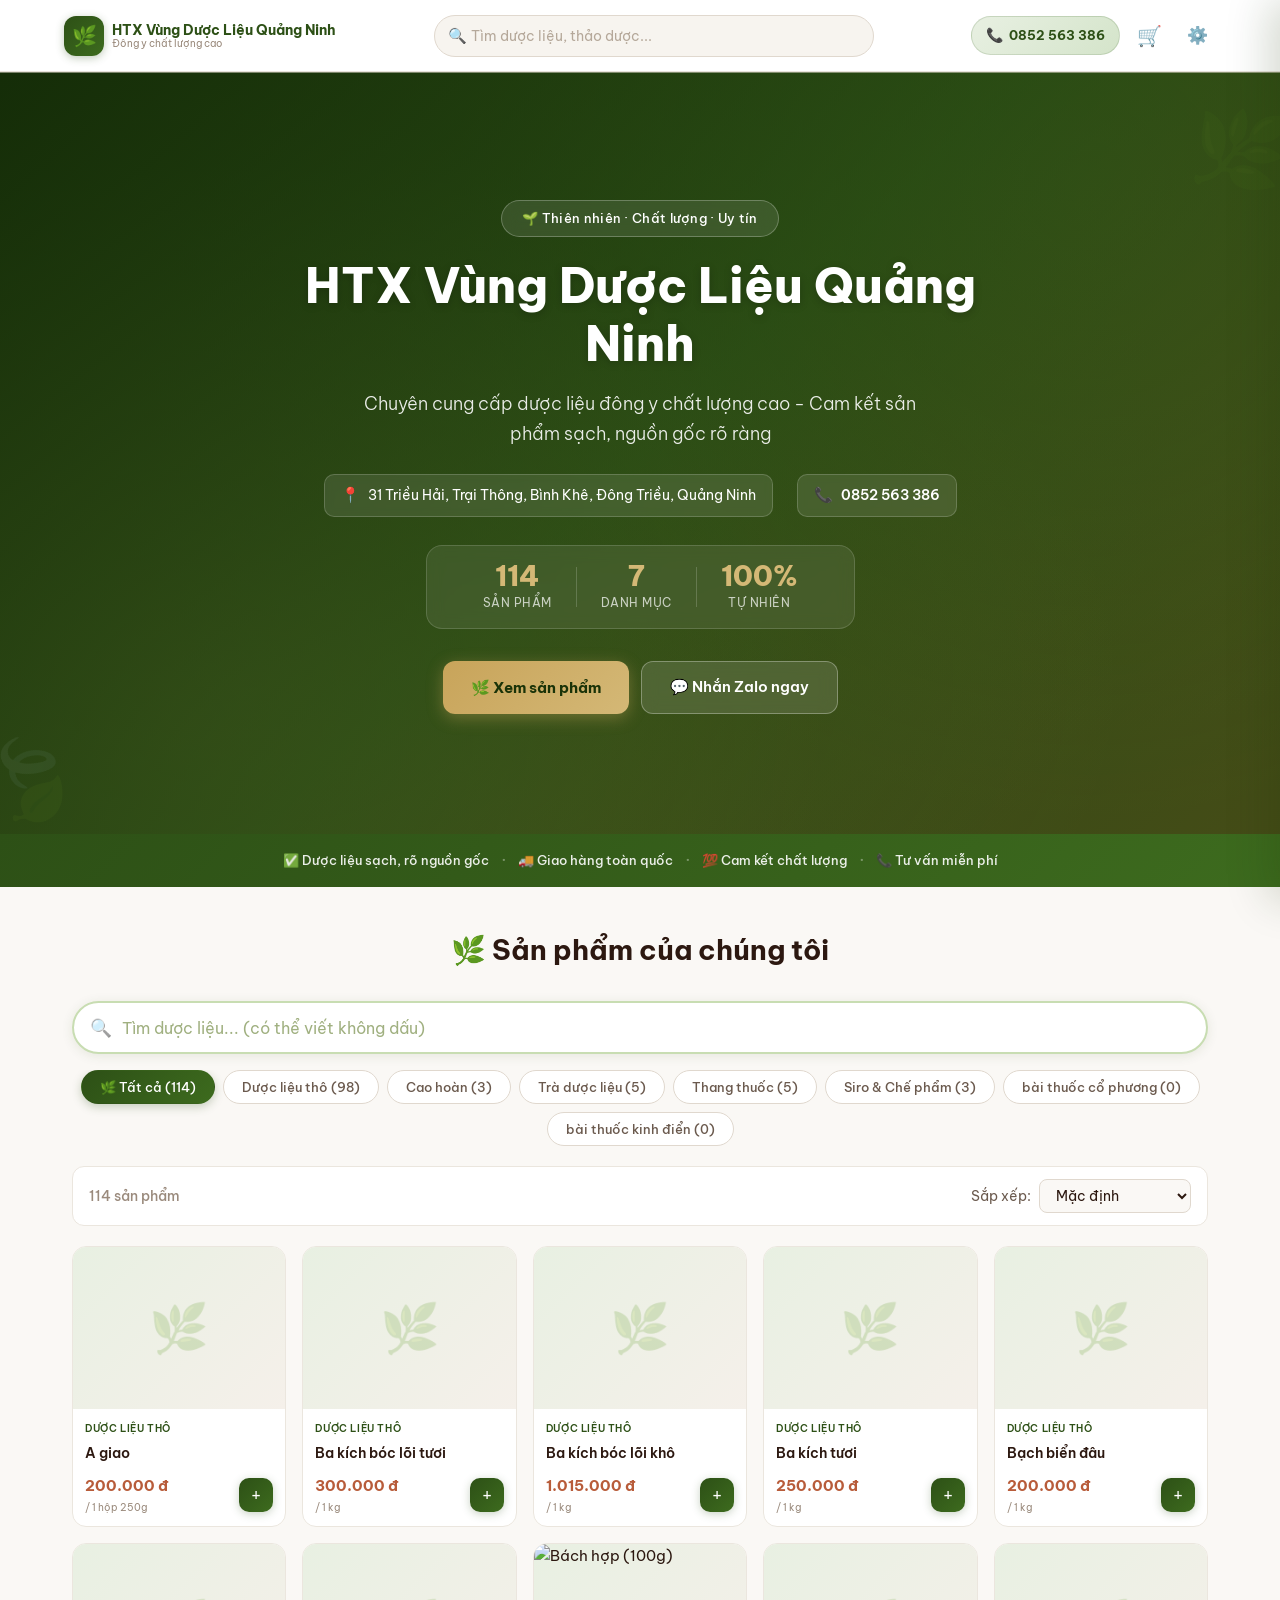
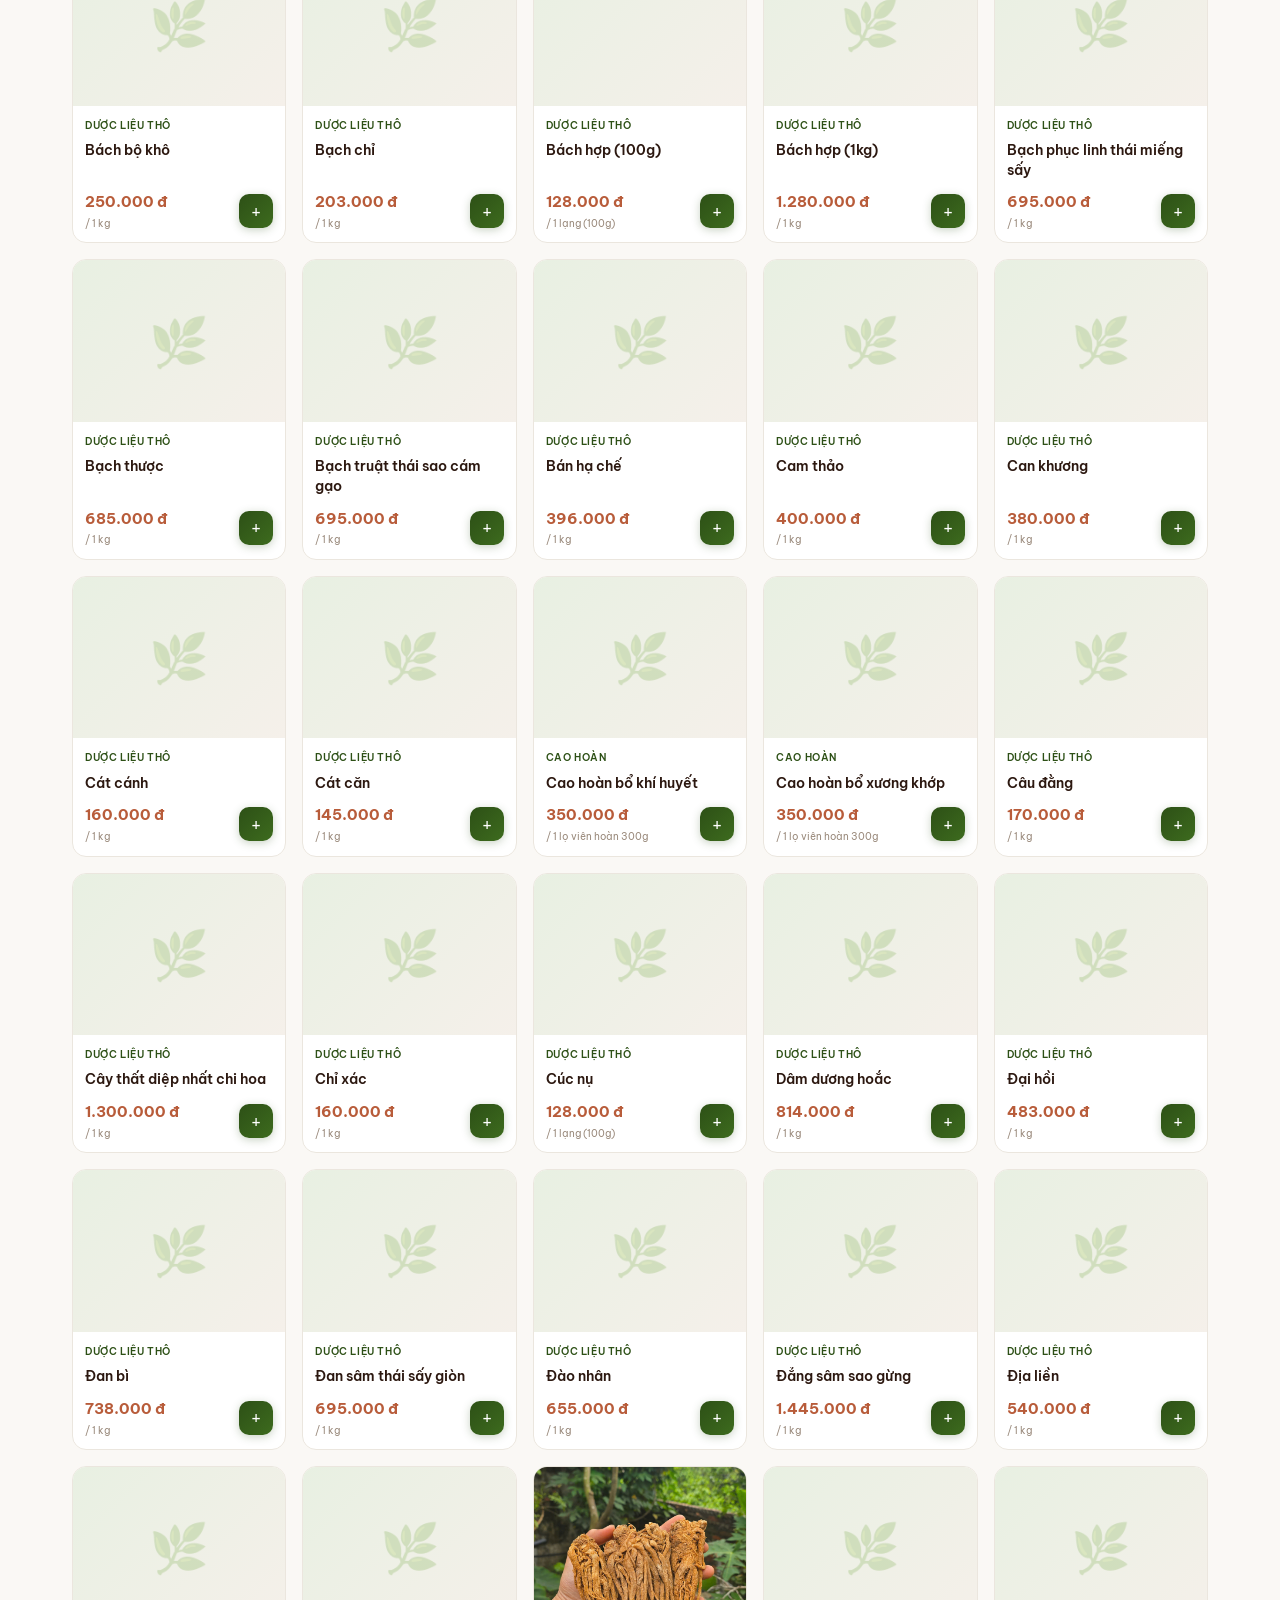
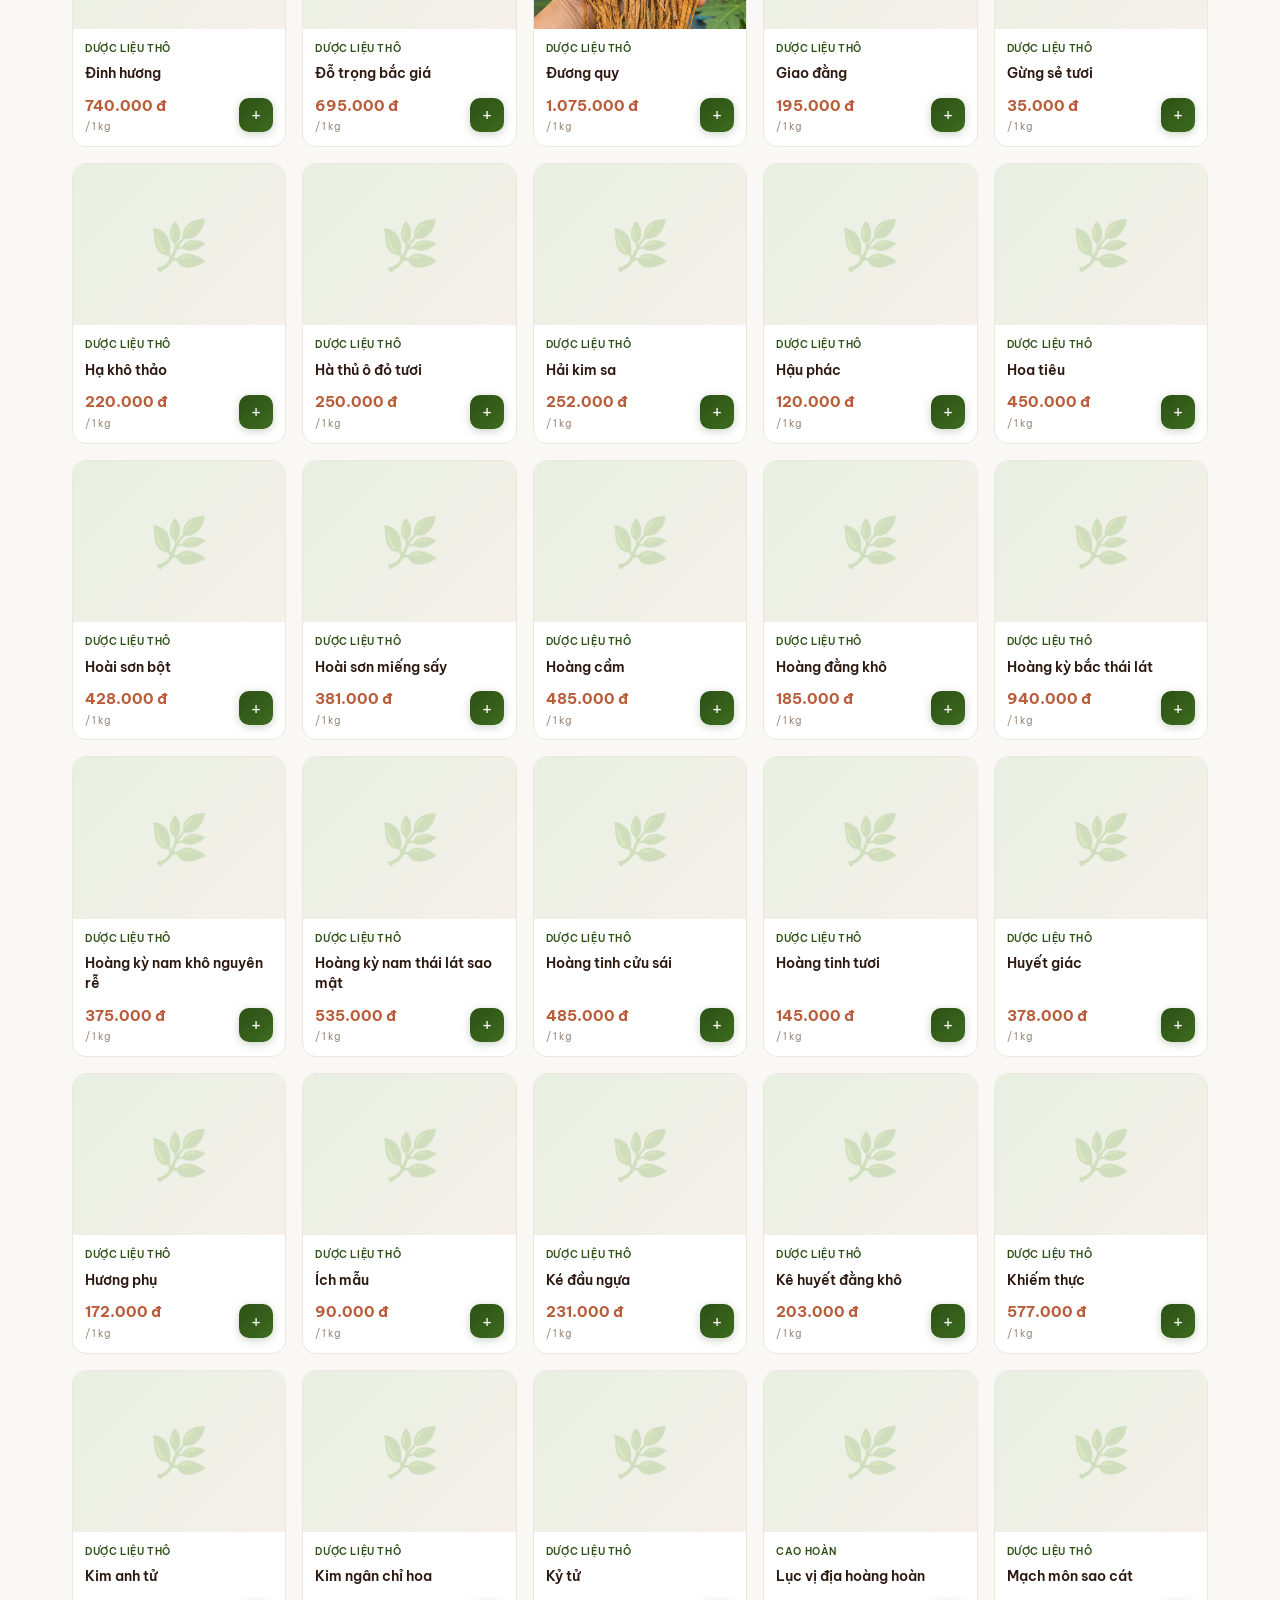
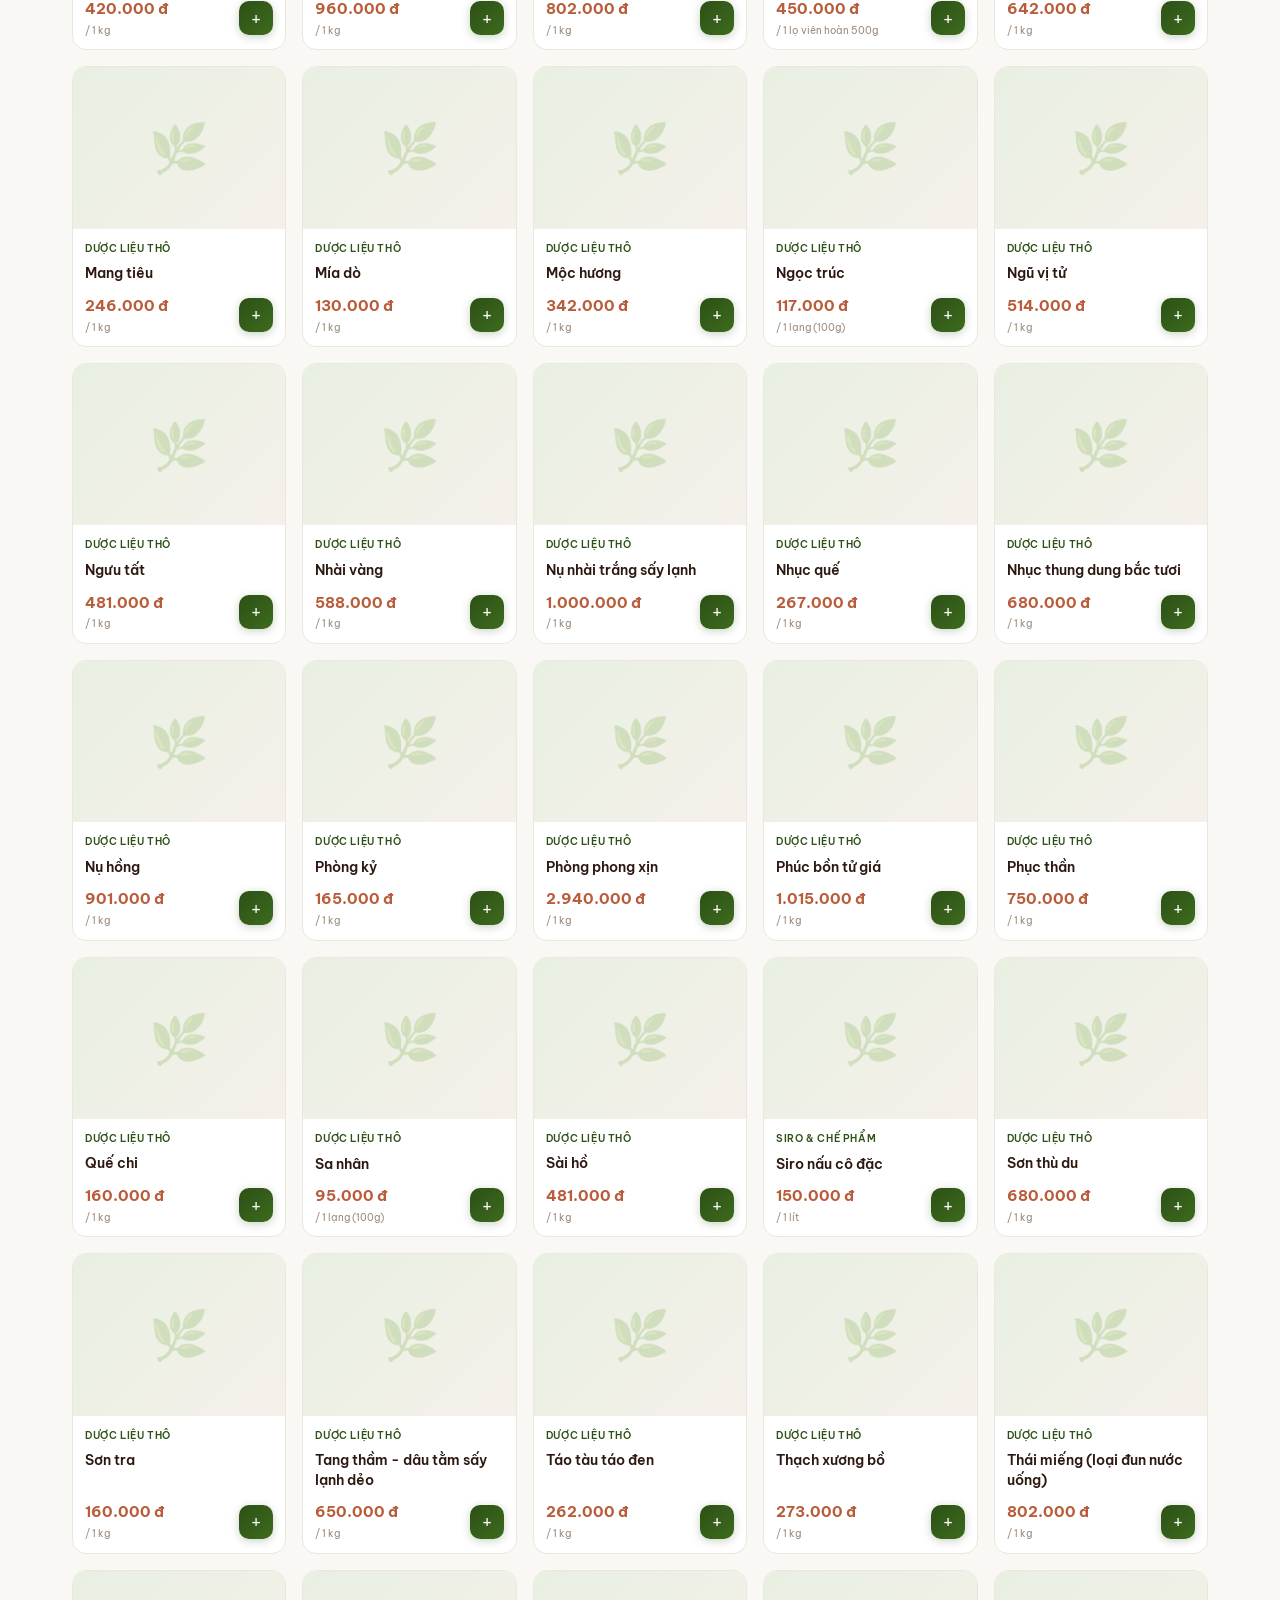
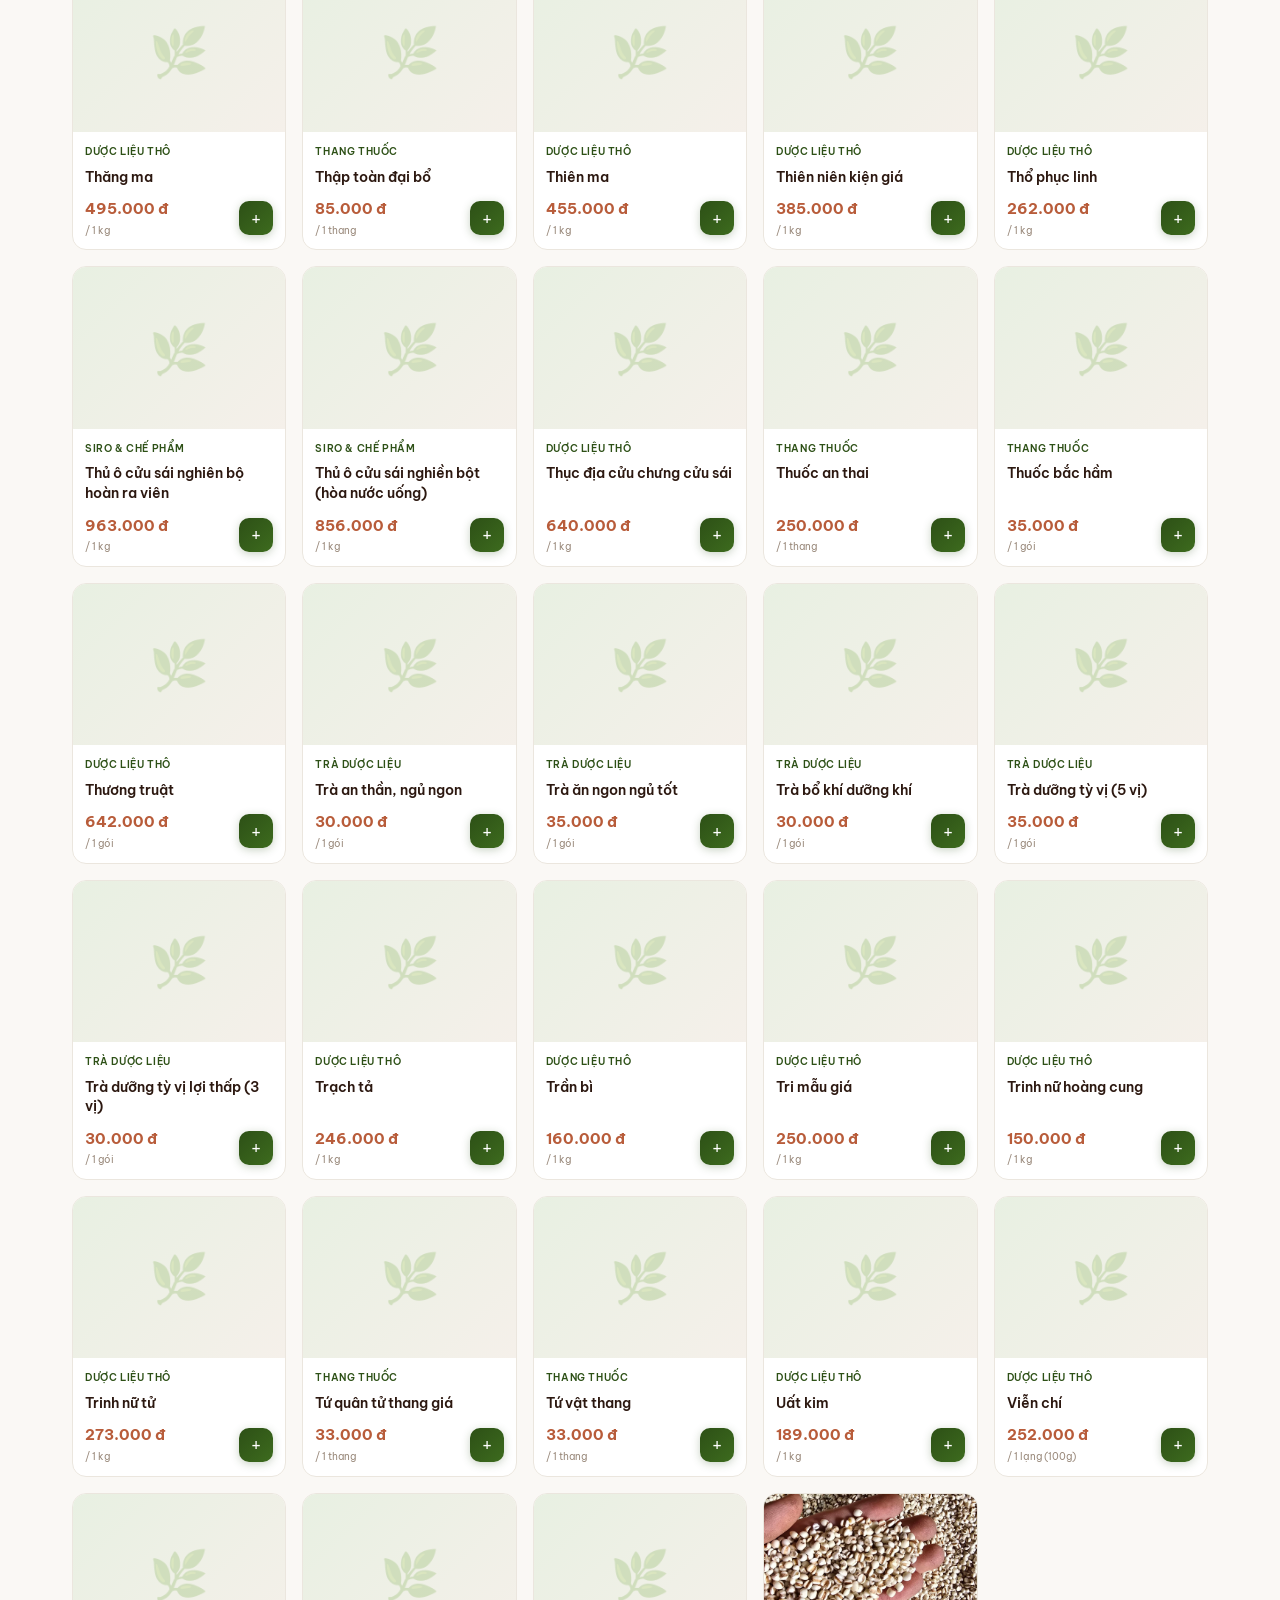
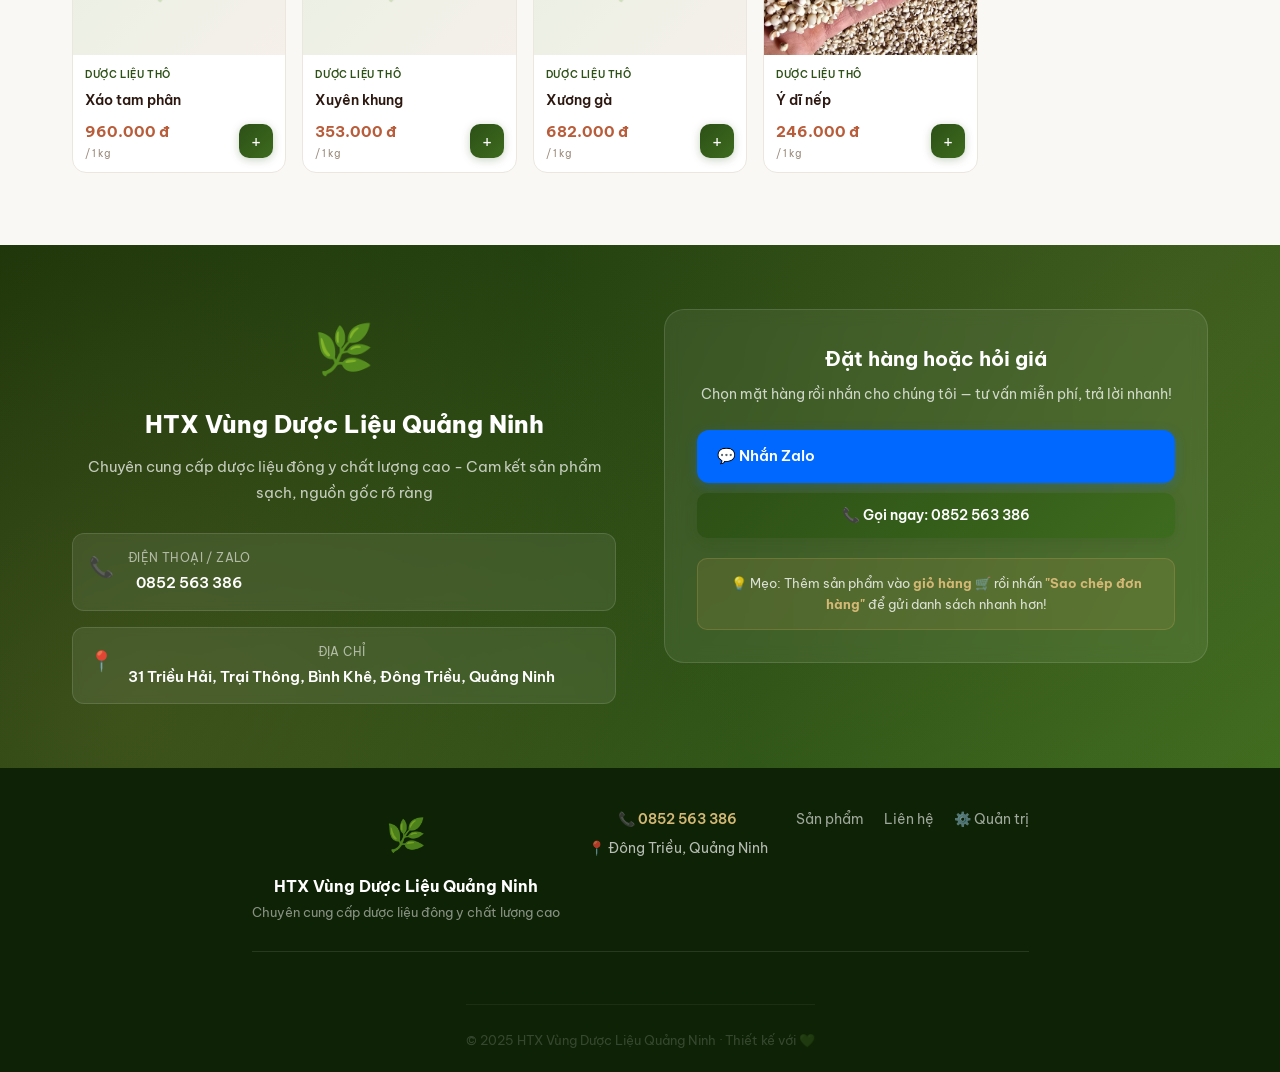
==== commit 364238c3: "fix: modal overlay bug, decimal qty 0.2kg min, cart qty display, desc section" ====
--- a/index.html
+++ b/index.html
@@ -326,29 +326,55 @@
   </aside>
 
   <!-- ====== PRODUCT MODAL ====== -->
-  <div class="modal-backdrop" id="product-modal-backdrop"></div>
+  <div class="modal-backdrop" id="product-modal-backdrop" style="display:none"></div>
   <div class="product-modal" id="product-modal" role="dialog" aria-modal="true" style="display:none">
-    <button class="modal-close" id="modal-close">✕</button>
+    <button class="modal-close" id="modal-close" aria-label="Đóng">✕</button>
+
+    <!-- Ảnh sản phẩm -->
     <div class="modal-image-wrap">
       <img class="modal-image" id="modal-image" src="" alt="" style="display:none" />
-      <div class="modal-image-placeholder" id="modal-image-placeholder">🌿</div>
-    </div>
+      <div class="modal-image-placeholder" id="modal-image-placeholder">
+        <span style="font-size:64px;opacity:.3">🌿</span>
+      </div>
+    </div>
+
+    <!-- Nội dung -->
     <div class="modal-body">
       <div class="modal-category" id="modal-category"></div>
       <h2 class="modal-name" id="modal-name"></h2>
+
       <div class="modal-price-row">
         <span class="price modal-price" id="modal-price"></span>
         <span class="modal-unit" id="modal-unit"></span>
       </div>
-      <div class="modal-desc" id="modal-desc"></div>
-      <div class="modal-actions">
+
+      <!-- Mô tả sản phẩm -->
+      <div class="modal-desc-wrap" id="modal-desc-wrap">
+        <p class="modal-desc" id="modal-desc"></p>
+      </div>
+
+      <!-- Chọn số lượng -->
+      <div class="modal-qty-section">
+        <label class="modal-qty-label" id="modal-qty-label">Số lượng:</label>
         <div class="qty-wrapper">
           <button class="qty-btn" id="modal-qty-minus">−</button>
-          <input type="number" class="qty-input" id="modal-qty" value="1" min="1" max="99" />
+          <input
+            type="number"
+            class="qty-input"
+            id="modal-qty"
+            value="0.2"
+            min="0.2"
+            max="99"
+            step="0.1"
+            inputmode="decimal"
+          />
           <button class="qty-btn" id="modal-qty-plus">+</button>
         </div>
-        <button class="btn-primary modal-add-cart" id="modal-add-cart">🛒 Thêm vào giỏ</button>
-      </div>
+        <p class="modal-qty-hint" id="modal-qty-hint">Tối thiểu 0.2 kg</p>
+      </div>
+
+      <button class="btn-primary modal-add-cart" id="modal-add-cart">🛒 Thêm vào giỏ hàng</button>
+
       <div class="modal-contact-btns" id="modal-contact-btns"></div>
     </div>
   </div>
--- a/css/style.css
+++ b/css/style.css
@@ -774,6 +774,49 @@
   margin-bottom: var(--space-lg);
 }
 
+.product-modal .modal-desc-wrap {
+  background: var(--color-surface-alt);
+  border-left: 3px solid var(--color-primary-light);
+  border-radius: 0 var(--radius-sm) var(--radius-sm) 0;
+  padding: 10px 14px;
+  margin-bottom: var(--space-md);
+}
+.product-modal .modal-desc {
+  color: var(--color-text-secondary);
+  font-size: 0.9rem;
+  line-height: 1.7;
+  margin: 0;
+}
+
+.product-modal .modal-qty-section {
+  background: var(--color-surface-alt);
+  border-radius: var(--radius-md);
+  padding: 12px 16px;
+  margin-bottom: var(--space-md);
+  display: flex;
+  flex-direction: column;
+  gap: 8px;
+}
+.product-modal .modal-qty-label {
+  font-size: 0.8125rem;
+  font-weight: 600;
+  color: var(--color-text-secondary);
+}
+.product-modal .modal-qty-hint {
+  font-size: 0.75rem;
+  color: var(--color-primary);
+  margin: 0;
+  font-style: italic;
+}
+
+.product-modal .modal-add-cart {
+  width: 100%;
+  padding: 14px;
+  font-size: 1rem;
+  font-weight: 700;
+  margin-bottom: var(--space-sm);
+}
+
 .product-modal .modal-actions {
   display: flex;
   gap: var(--space-sm);
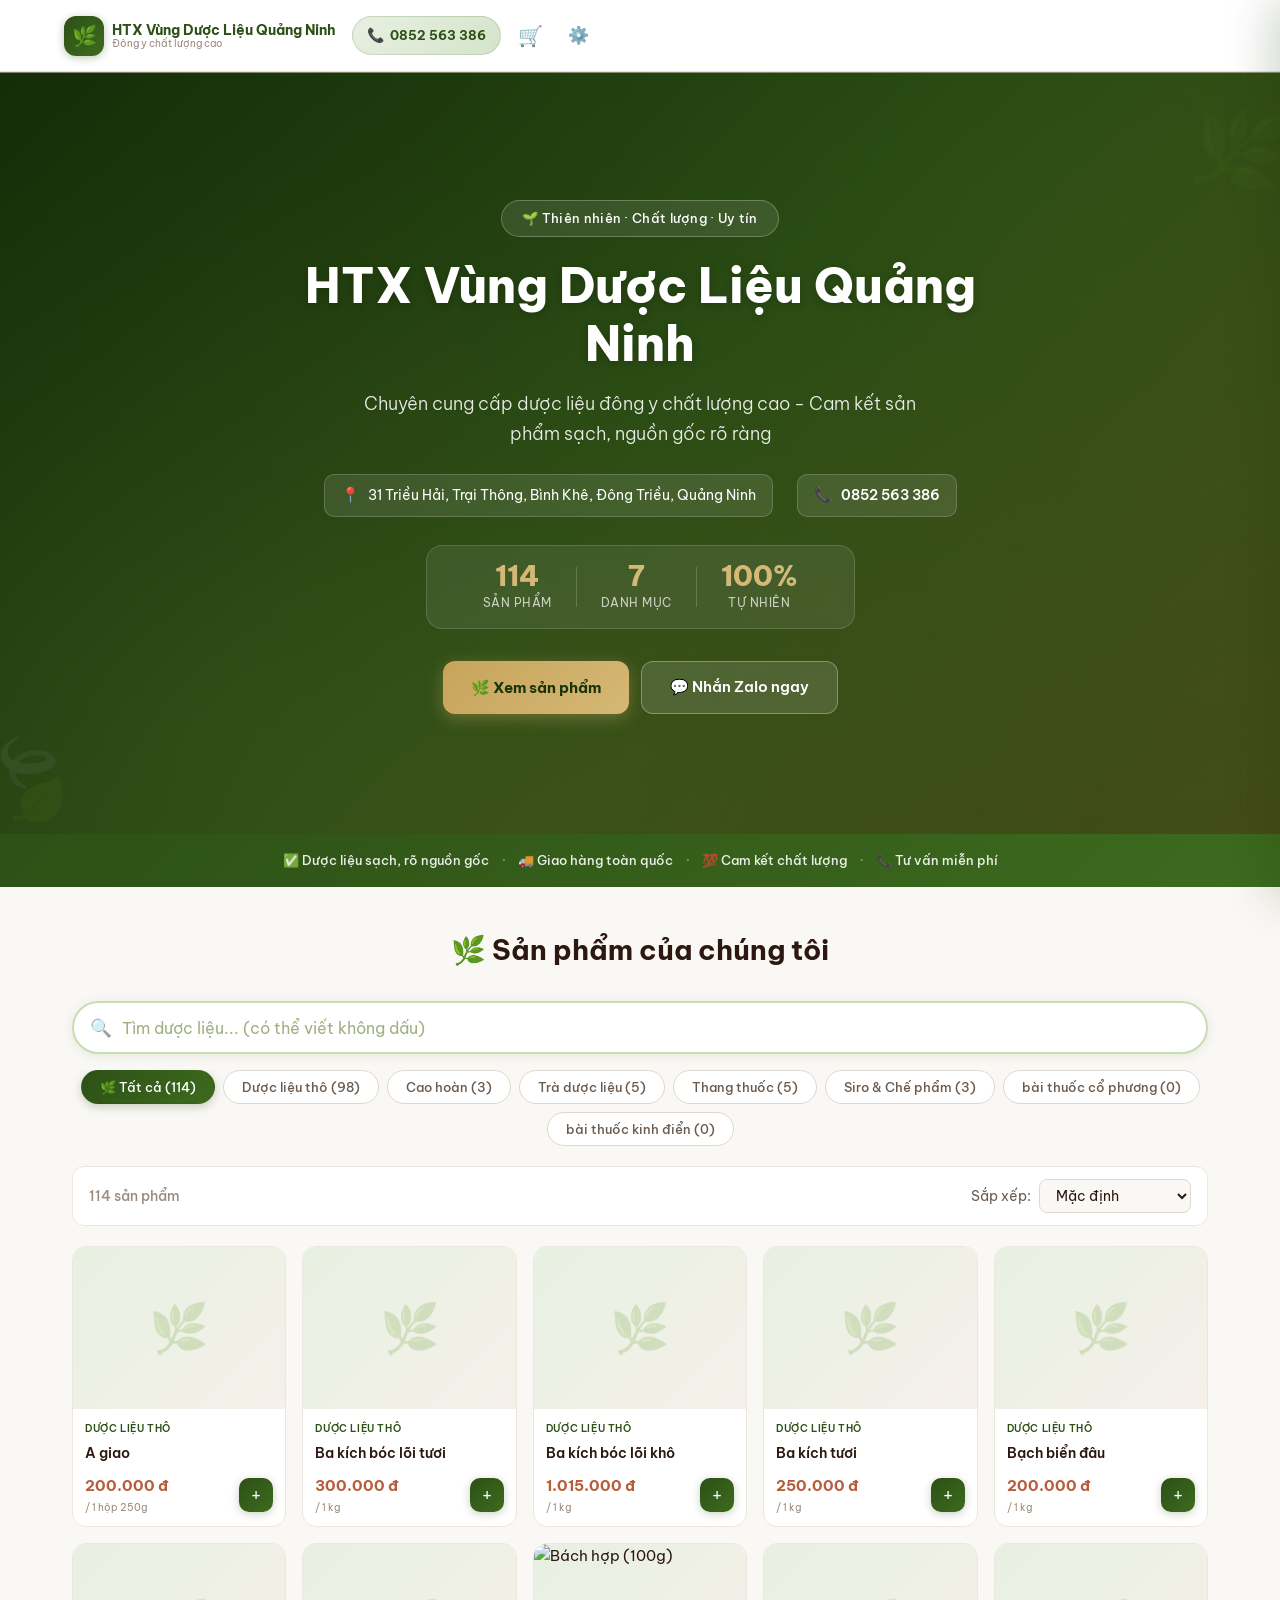
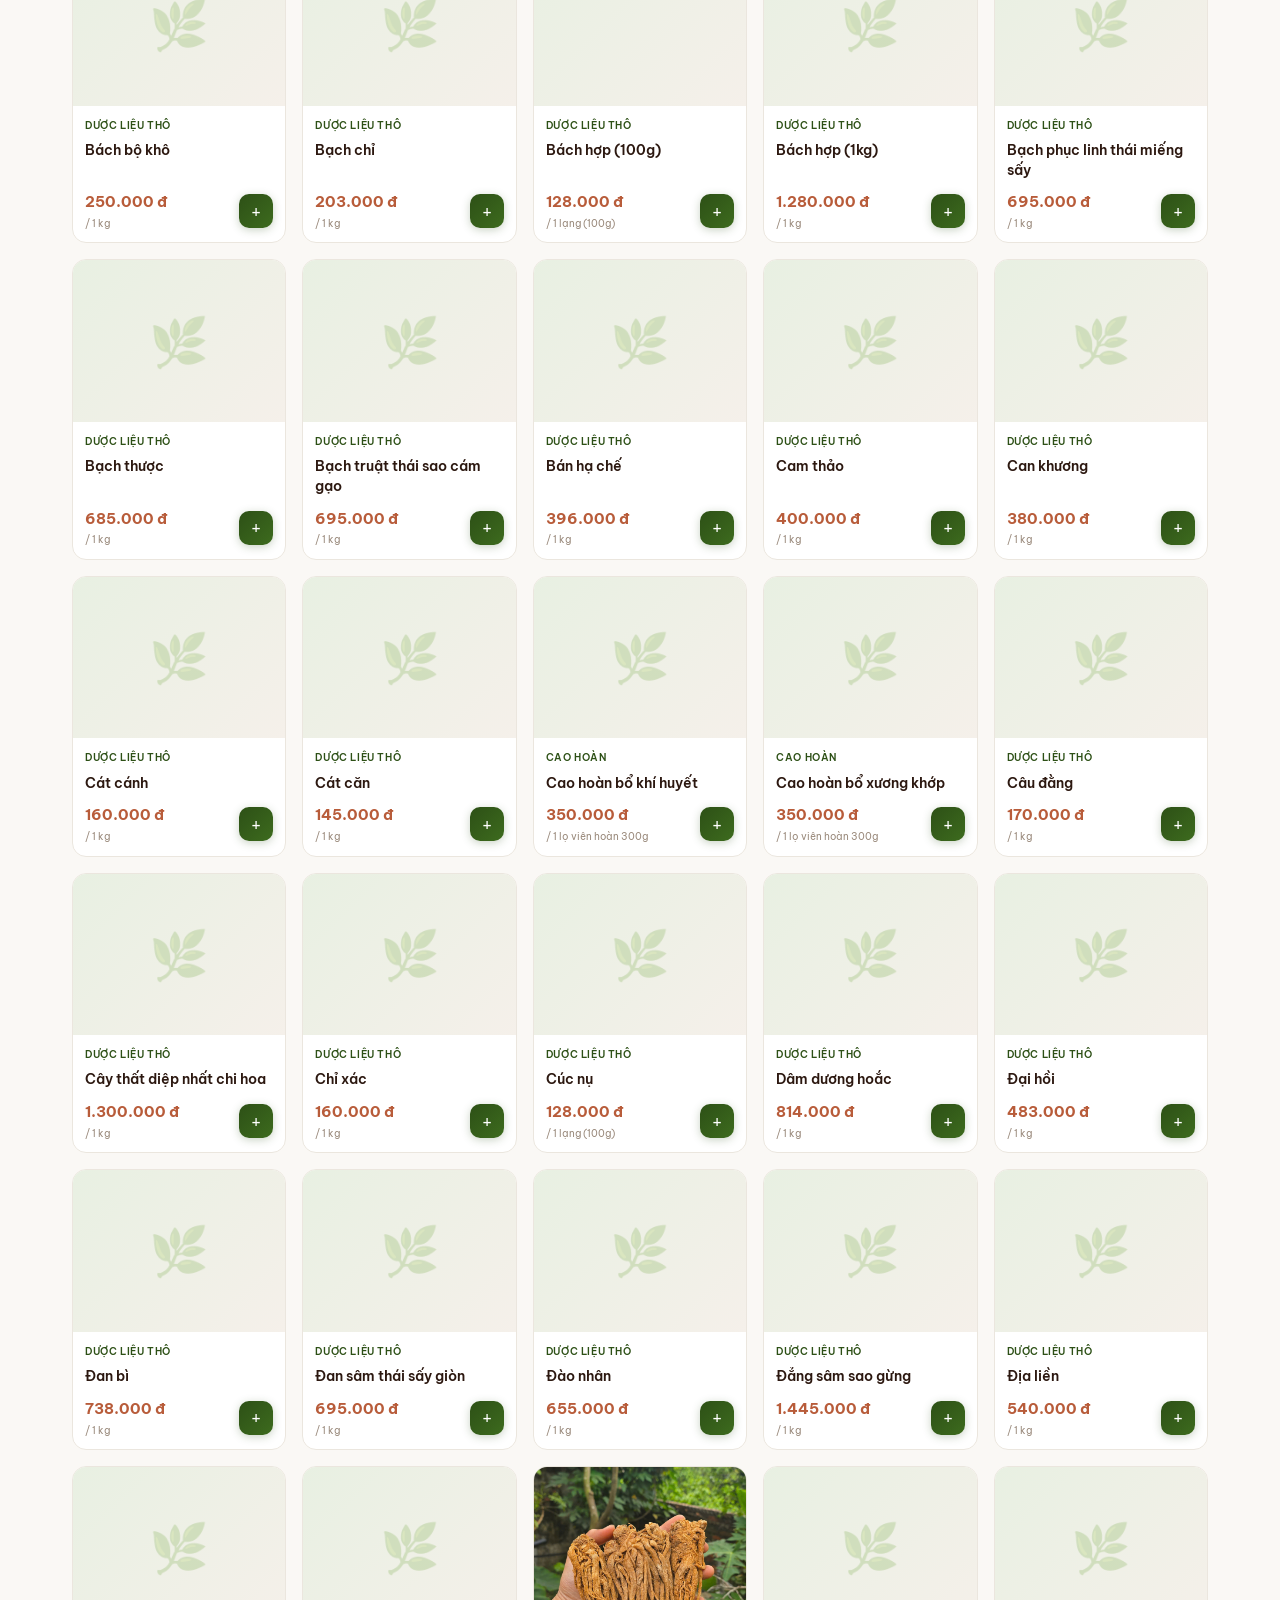
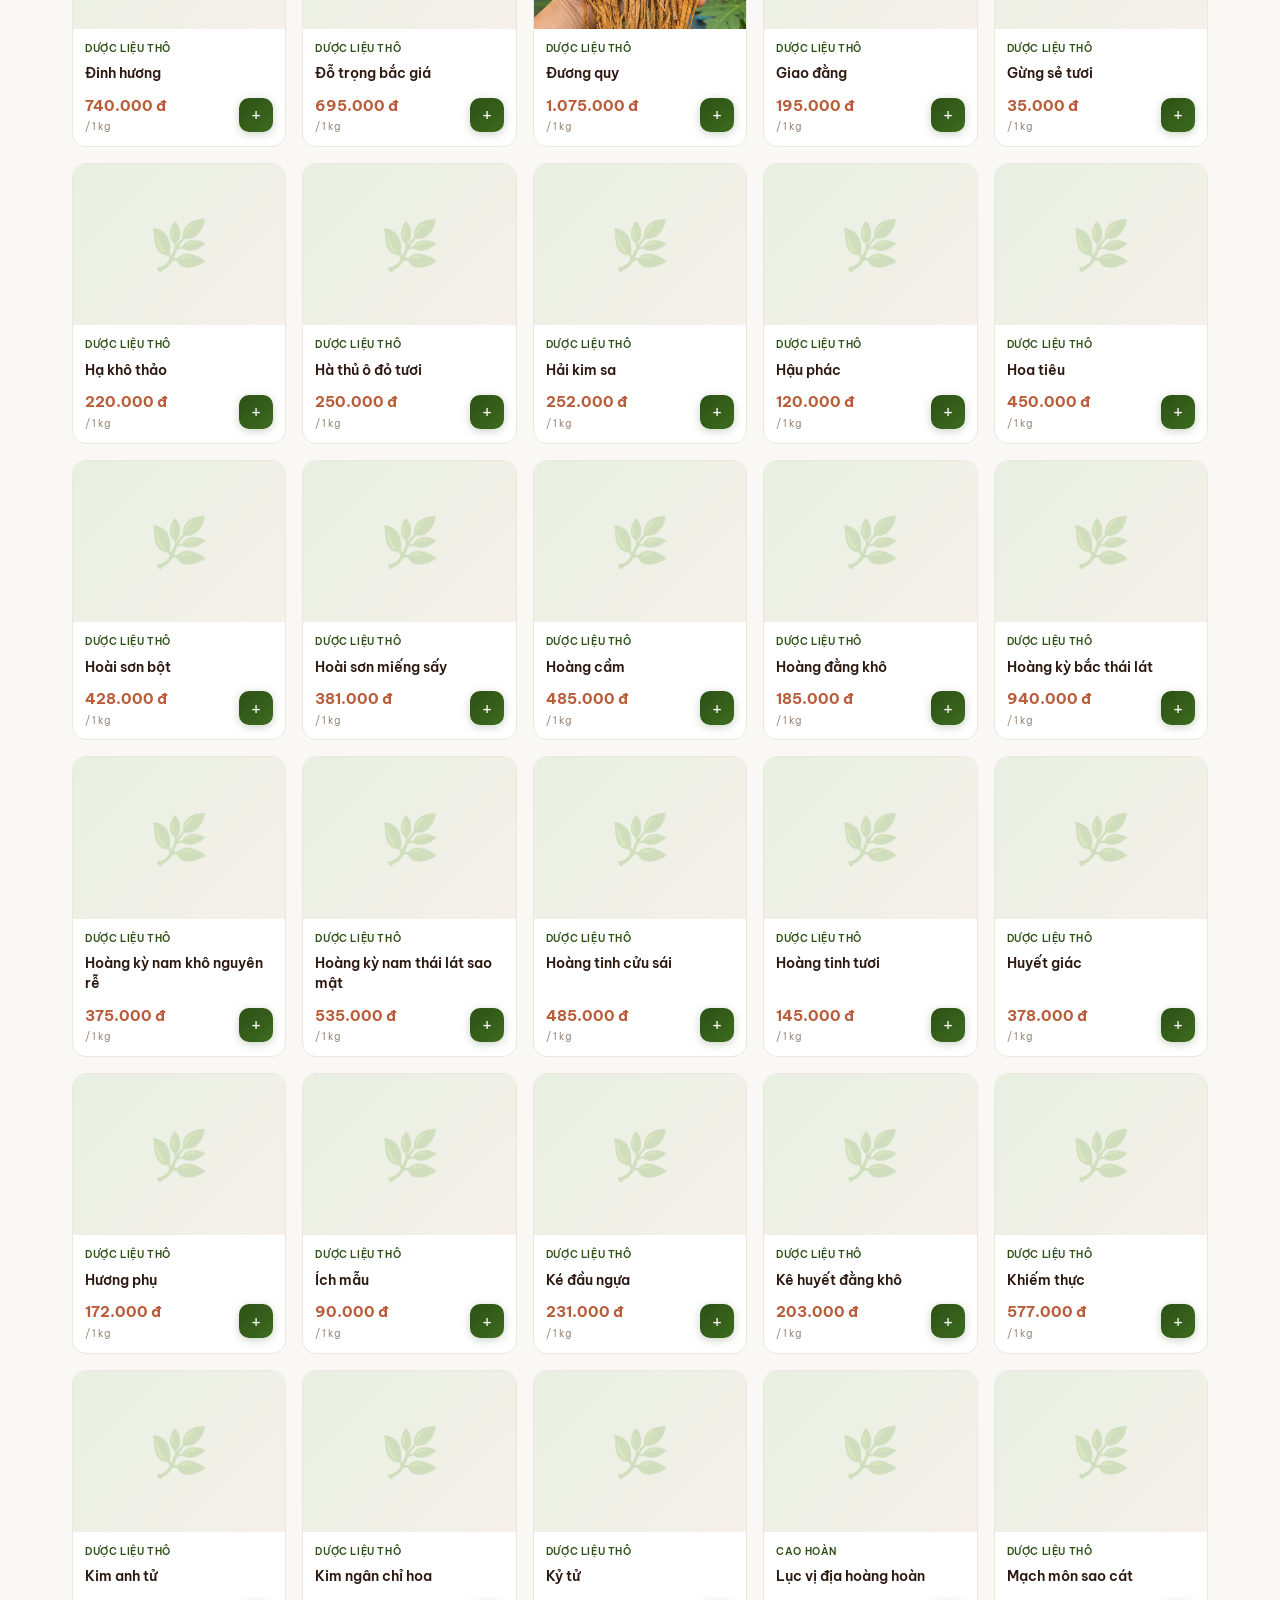
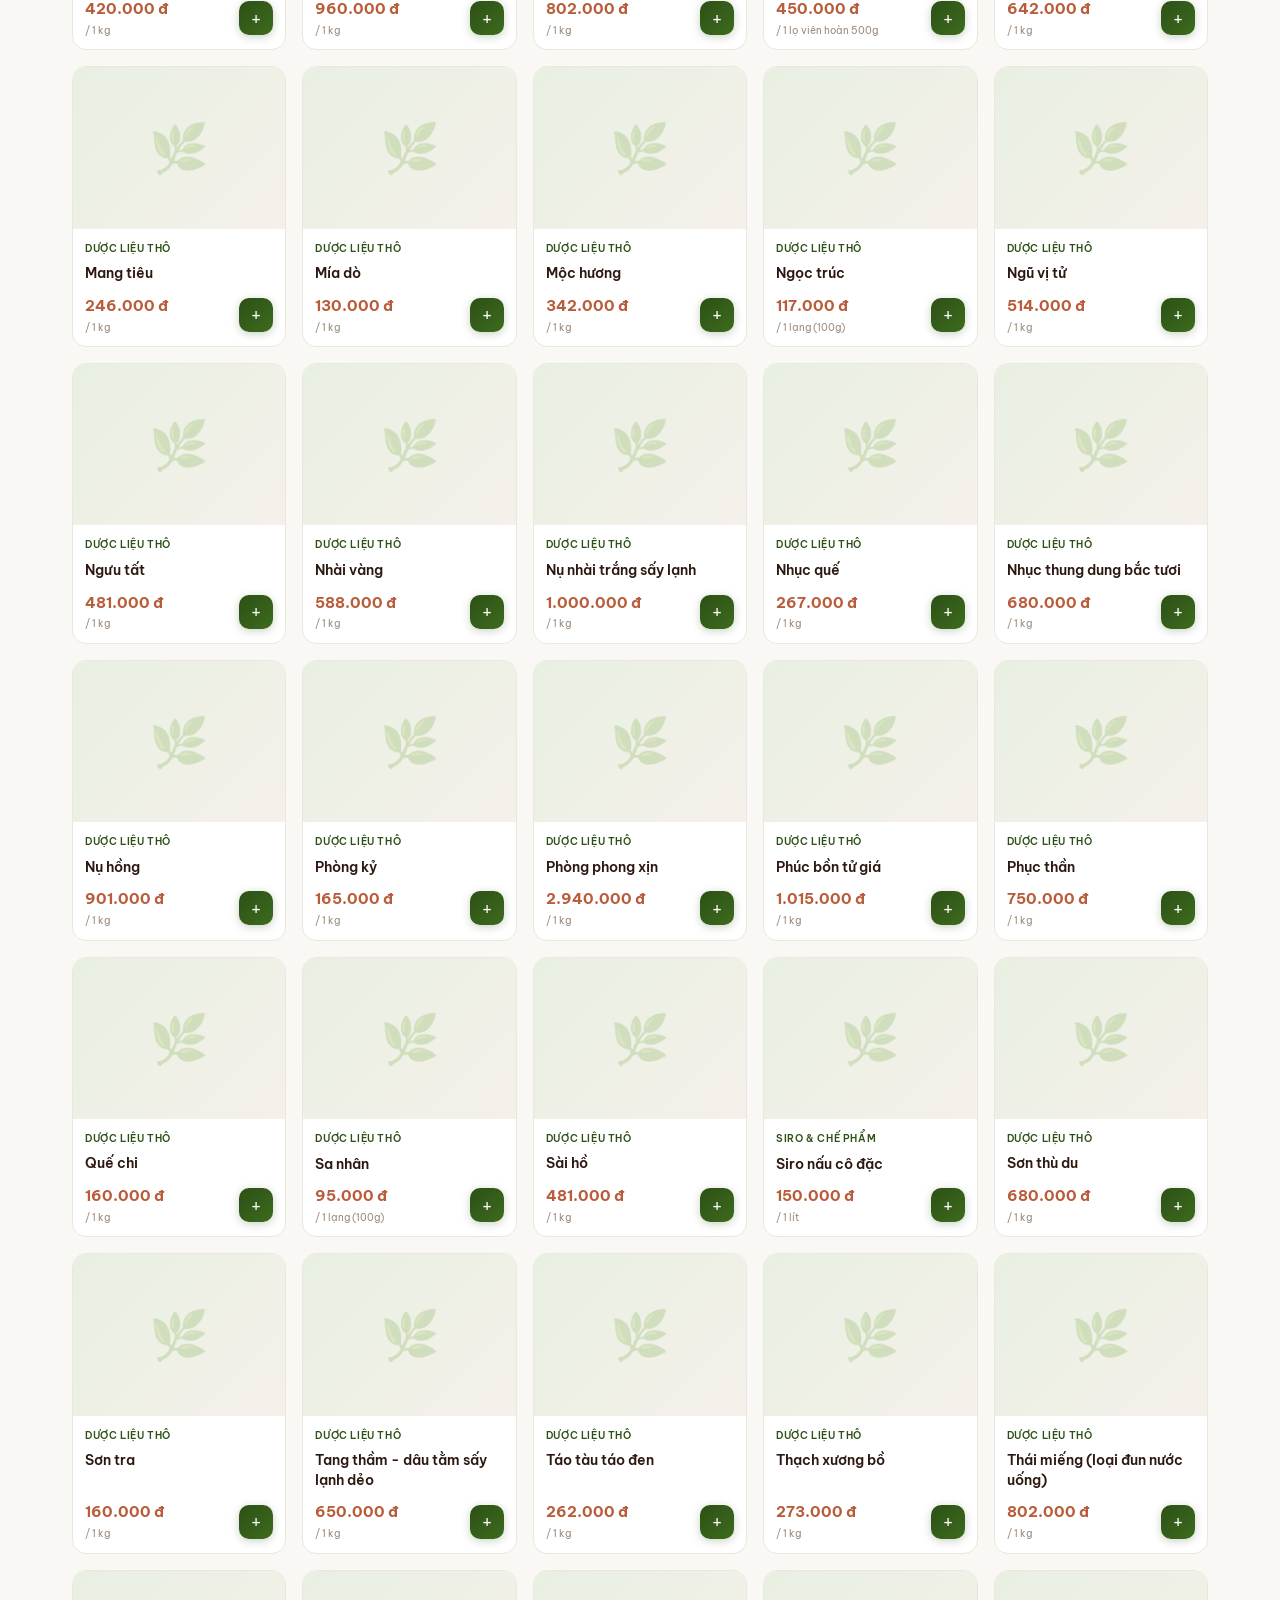
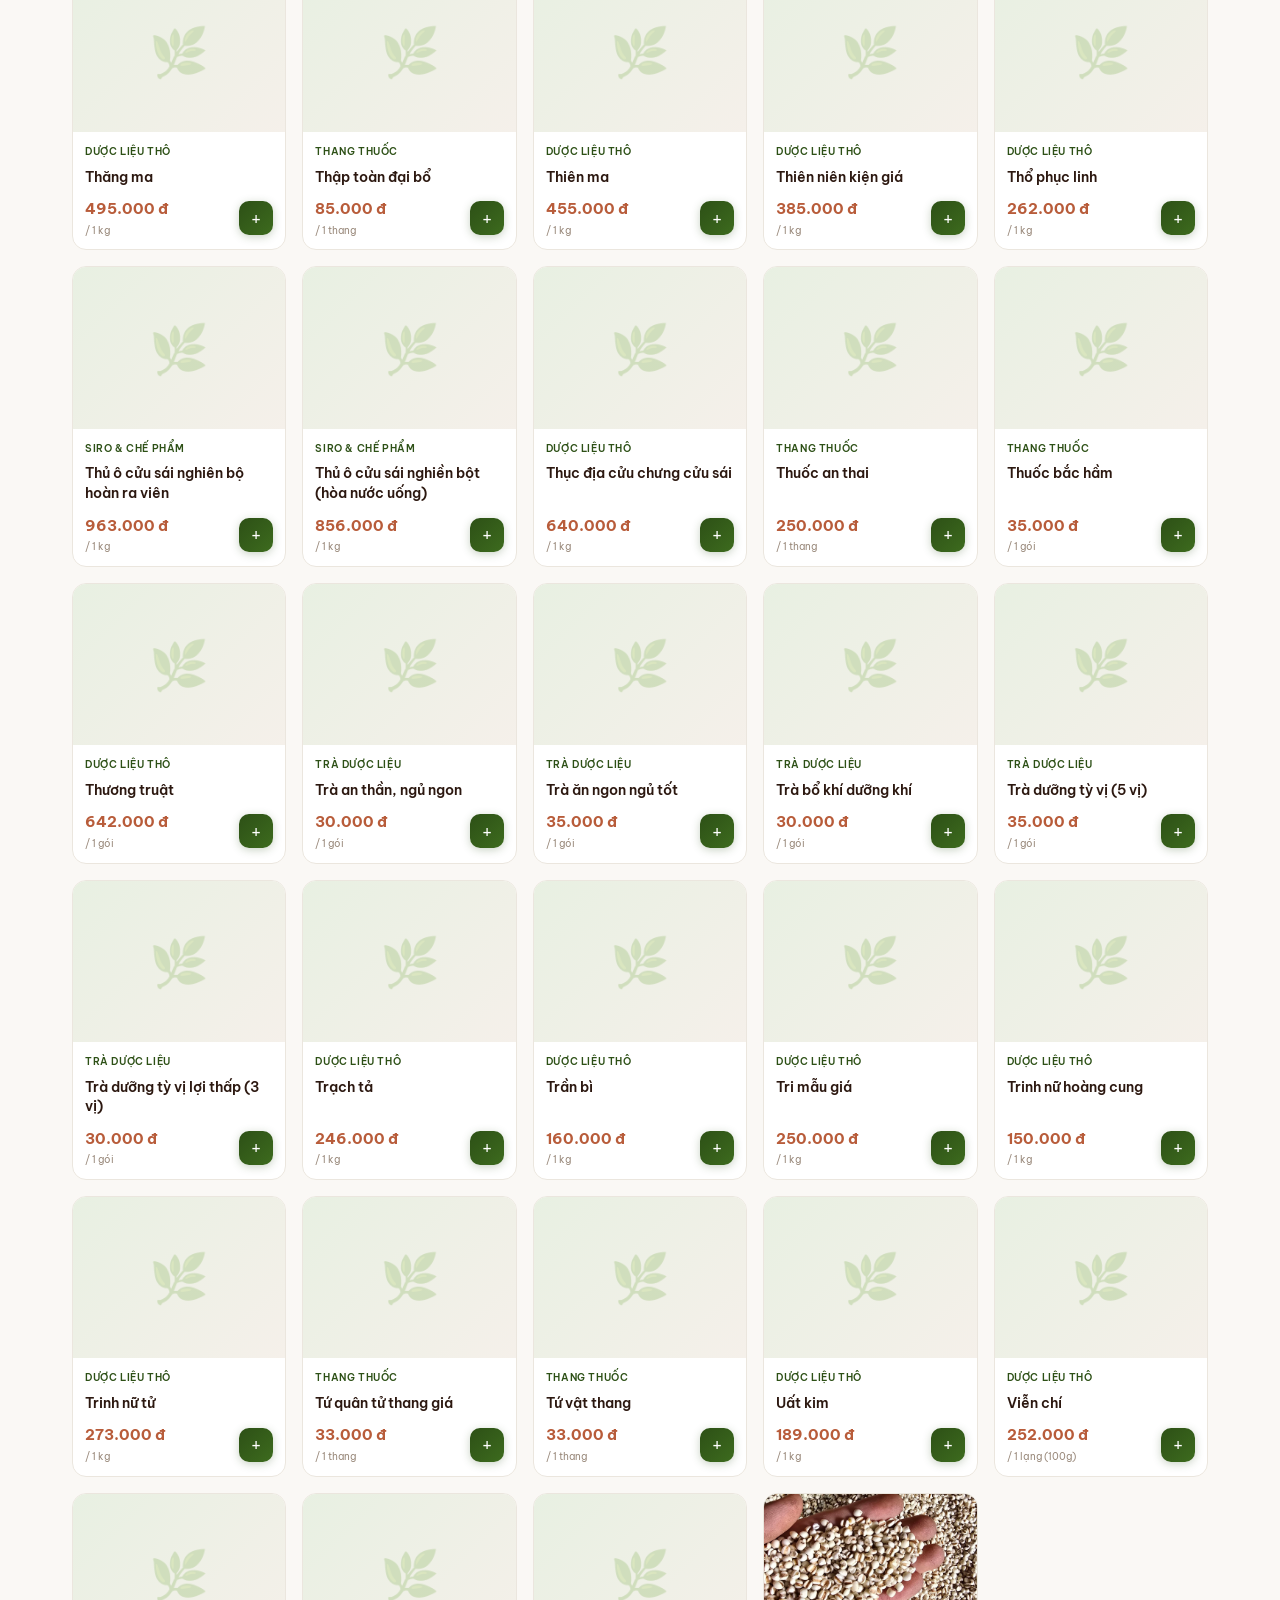
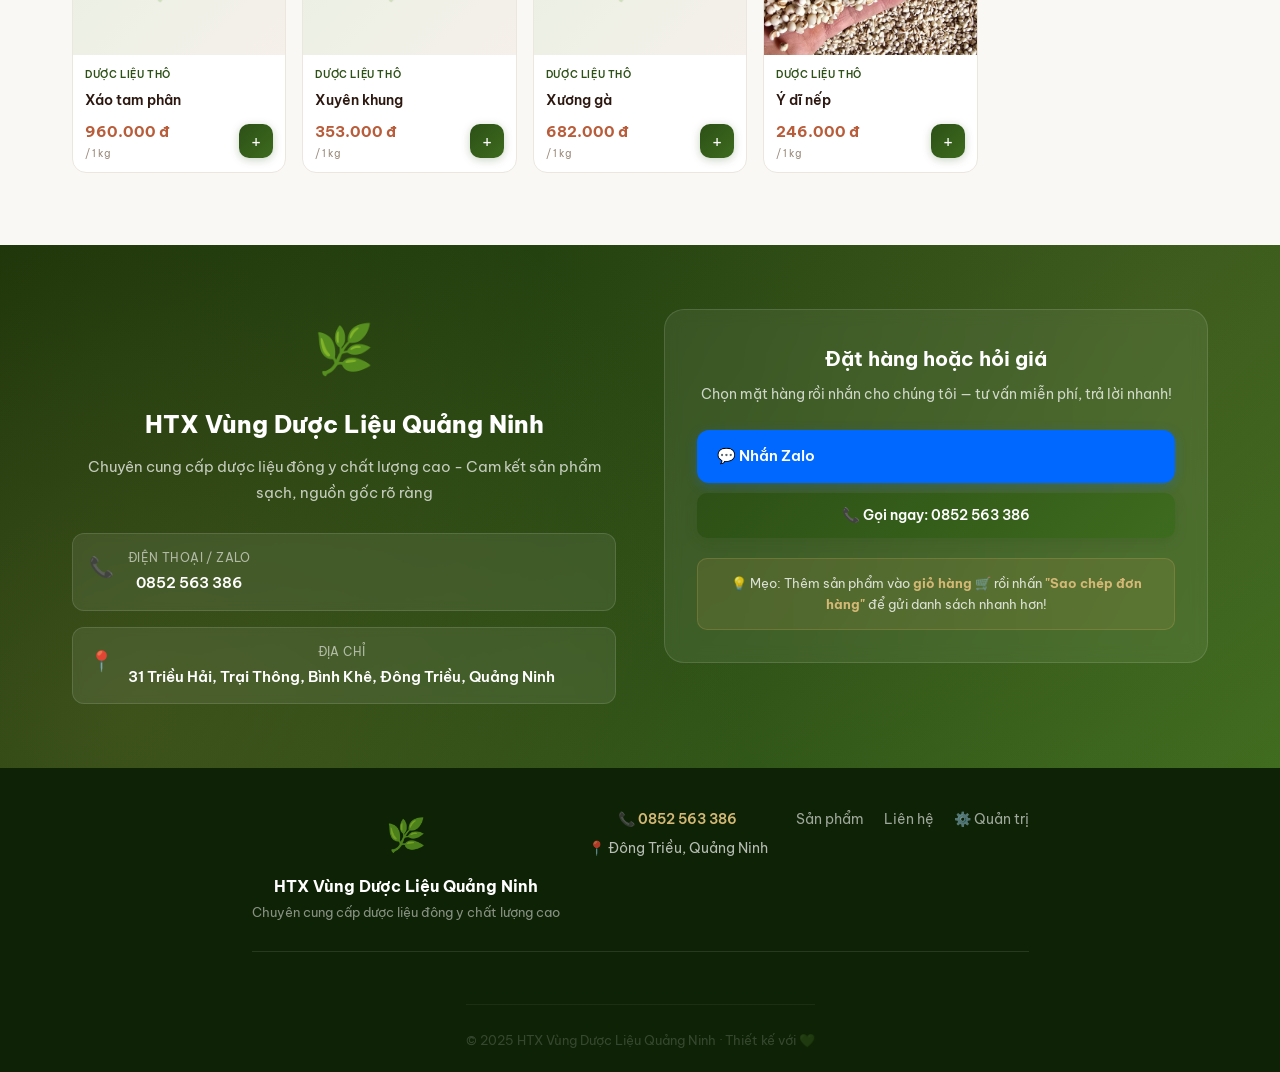
==== commit 7022d94b: "fix: modal green overlay, remove header search, double save, add FAB cart button" ====
--- a/index.html
+++ b/index.html
@@ -23,15 +23,6 @@
           <span class="logo-tagline">Đông y chất lượng cao</span>
         </div>
       </a>
-
-      <div class="header-search">
-        <div class="search-bar">
-          <span class="search-icon">🔍</span>
-          <input type="text" id="search-input" placeholder="Tìm dược liệu, thảo dược..." autocomplete="off" />
-          <button class="search-clear" id="search-clear" style="display:none">✕</button>
-        </div>
-      </div>
-
       <div class="header-actions">
         <a href="tel:0852563386" class="header-phone" id="header-phone-link">
           <span class="phone-icon">📞</span>
@@ -379,6 +370,12 @@
     </div>
   </div>
 
+  <!-- ====== FLOATING CART BUTTON (luôn hiện khi cuộn) ====== -->
+  <button class="fab-cart" id="fab-cart-btn" aria-label="Giỏ hàng" style="display:none">
+    🛒
+    <span class="fab-badge" id="fab-badge">0</span>
+  </button>
+
   <!-- ====== TOAST ====== -->
   <div class="toast-container" id="toast-container"></div>
 
--- a/css/style.css
+++ b/css/style.css
@@ -685,94 +685,8 @@
 }
 
 /* ========================================================================
-   13. PRODUCT MODAL (Detail overlay)
-   ======================================================================== */
-.product-modal {
-  position: fixed;
-  inset: 0;
-  z-index: 200;
-  display: flex;
-  align-items: center;
-  justify-content: center;
-  padding: var(--space-md);
-  visibility: hidden;
-  opacity: 0;
-  transition: all var(--transition-base);
-}
-.product-modal.active {
-  visibility: visible;
-  opacity: 1;
-}
-
-/* Backdrop */
-.product-modal .modal-backdrop {
-  position: absolute;
-  inset: 0;
-  background: rgba(44, 24, 16, .55);
-  backdrop-filter: blur(6px);
-  -webkit-backdrop-filter: blur(6px);
-}
-
-.product-modal .modal-content {
-  position: relative;
-  width: 100%;
-  max-width: 680px;
-  max-height: 90vh;
-  overflow-y: auto;
-  background: var(--color-surface);
-  border-radius: var(--radius-xl);
-  box-shadow: var(--shadow-xl);
-  transform: scale(.92);
-  transition: transform var(--transition-slow);
-}
-.product-modal.active .modal-content {
-  transform: scale(1);
-}
-
-.product-modal .modal-close {
-  position: absolute;
-  top: var(--space-md);
-  right: var(--space-md);
-  width: 36px; height: 36px;
-  display: flex;
-  align-items: center;
-  justify-content: center;
-  background: rgba(255,255,255,.85);
-  border-radius: var(--radius-full);
-  font-size: 18px;
-  color: var(--color-text);
-  z-index: 2;
-  transition: all var(--transition-fast);
-  box-shadow: var(--shadow-sm);
-}
-.product-modal .modal-close:hover {
-  background: var(--color-surface);
-  box-shadow: var(--shadow-md);
-}
-
-.product-modal .modal-image {
-  width: 100%;
-  aspect-ratio: 4/3;
-  object-fit: cover;
-  background: var(--color-surface-alt);
-}
-.product-modal .modal-body {
-  padding: var(--space-xl);
-}
-.product-modal .modal-body h2 {
-  font-size: var(--font-size-xl);
-  font-weight: 700;
-  margin-bottom: var(--space-sm);
-}
-.product-modal .modal-body .price {
-  font-size: var(--font-size-2xl);
-  margin-bottom: var(--space-md);
-}
-.product-modal .modal-body .description {
-  color: var(--color-text-secondary);
-  line-height: 1.8;
-  margin-bottom: var(--space-lg);
-}
+   13. PRODUCT MODAL — see new styles in ui.css and lines 2040+ below
+   ======================================================================== */
 
 .product-modal .modal-desc-wrap {
   background: var(--color-surface-alt);
--- a/css/ui.css
+++ b/css/ui.css
@@ -932,3 +932,48 @@
   .cart-panel { width: 100vw; }
   .products-grid { gap: 10px; }
 }
+
+/* ----------------------------------------------------------------
+   FLOATING CART BUTTON (FAB) - hiện khi cuộn xuống có hàng trong giỏ
+   ---------------------------------------------------------------- */
+.fab-cart {
+  position: fixed;
+  bottom: 24px;
+  right: 20px;
+  z-index: 290;
+  width: 58px; height: 58px;
+  border-radius: 50%;
+  background: linear-gradient(135deg, #2d5016, #3d7a1e);
+  color: #fff; font-size: 26px;
+  display: flex; align-items: center; justify-content: center;
+  box-shadow: 0 6px 24px rgba(45, 80, 22, 0.45);
+  border: none; cursor: pointer;
+  transition: all 0.25s cubic-bezier(0.34, 1.4, 0.64, 1);
+}
+.fab-cart:hover {
+  transform: scale(1.12);
+  box-shadow: 0 10px 32px rgba(45, 80, 22, 0.55);
+}
+.fab-cart:active { transform: scale(0.95); }
+
+.fab-badge {
+  position: absolute;
+  top: -4px; right: -4px;
+  min-width: 22px; height: 22px;
+  background: #e53e3e;
+  color: #fff; font-size: 11px; font-weight: 700;
+  border-radius: 100px; padding: 0 5px;
+  display: flex; align-items: center; justify-content: center;
+  border: 2px solid #fff;
+  box-shadow: 0 2px 6px rgba(229, 62, 62, 0.4);
+  animation: fab-pop 0.3s cubic-bezier(0.34, 1.5, 0.64, 1);
+}
+@keyframes fab-pop {
+  from { transform: scale(0); }
+  to   { transform: scale(1); }
+}
+
+/* Ẩn FAB trên desktop nếu header đang visible */
+@media (min-width: 769px) {
+  .fab-cart { width: 52px; height: 52px; font-size: 22px; bottom: 28px; right: 28px; }
+}
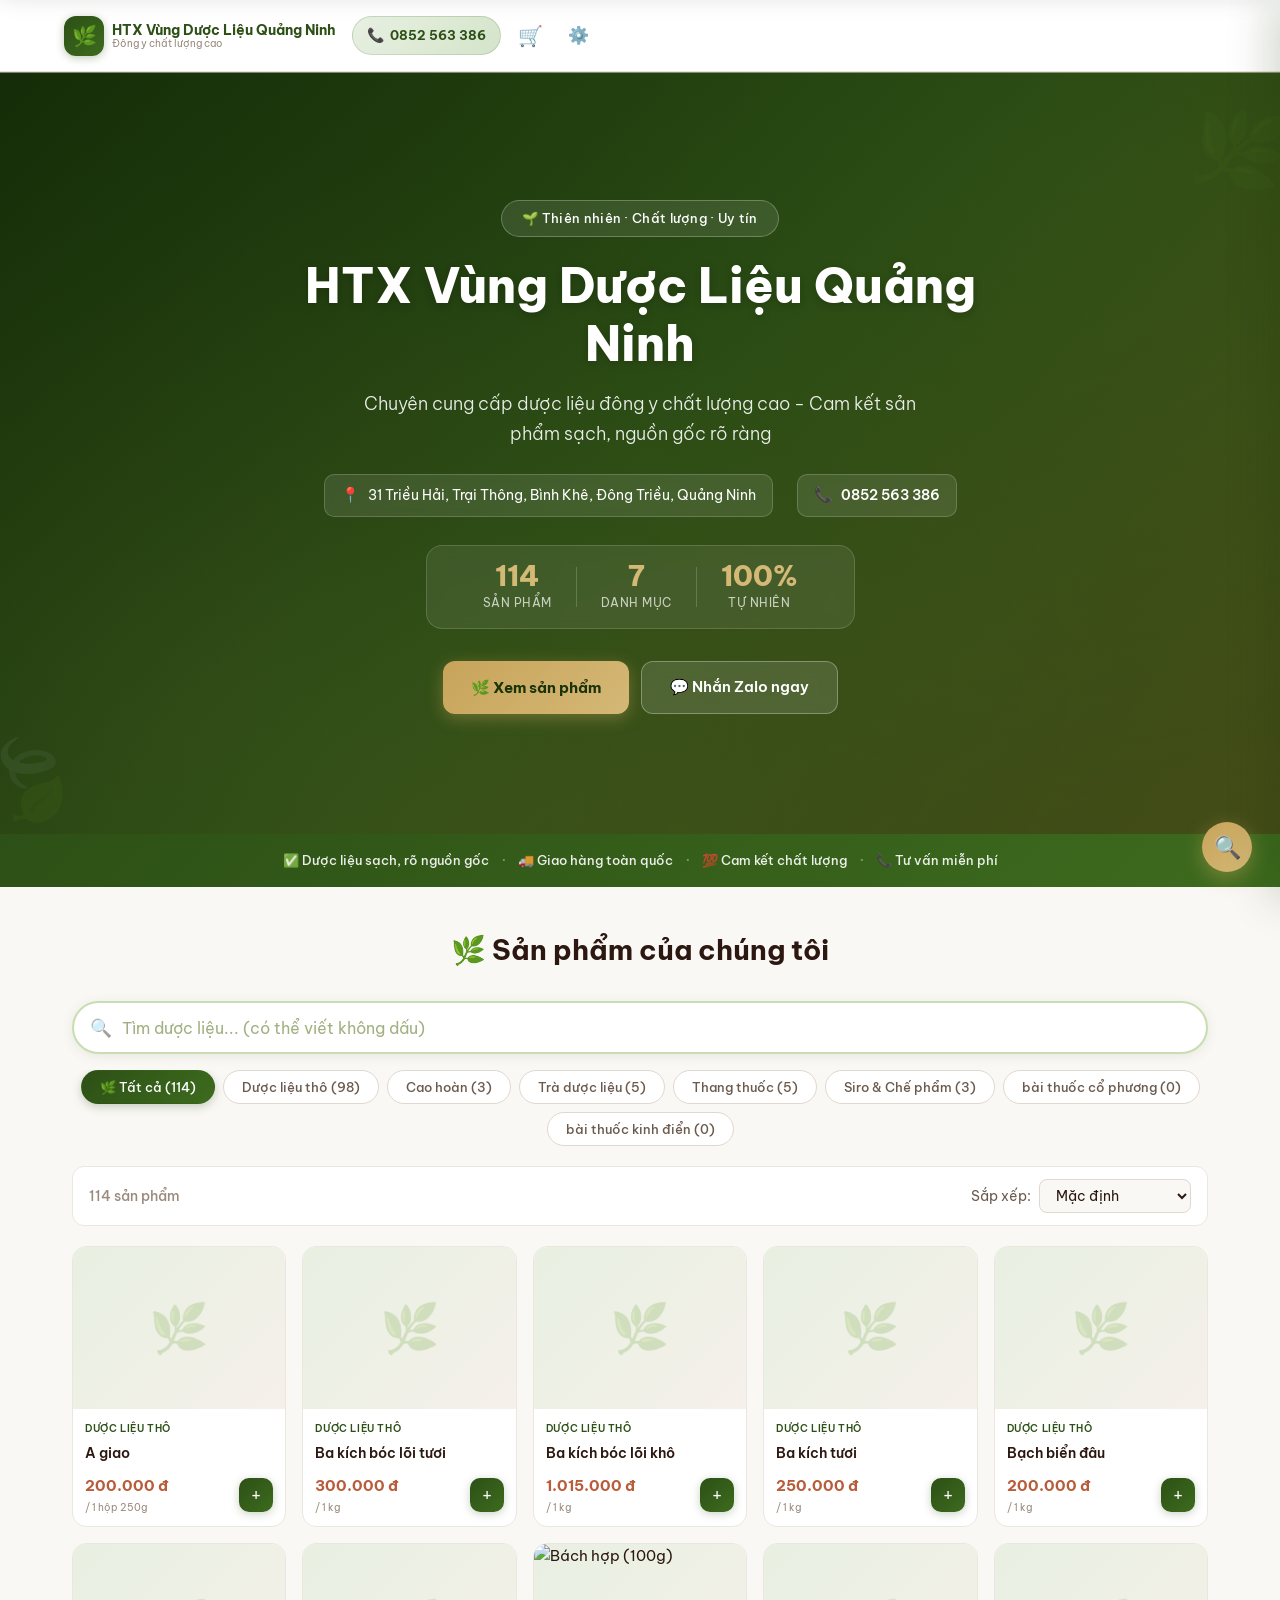
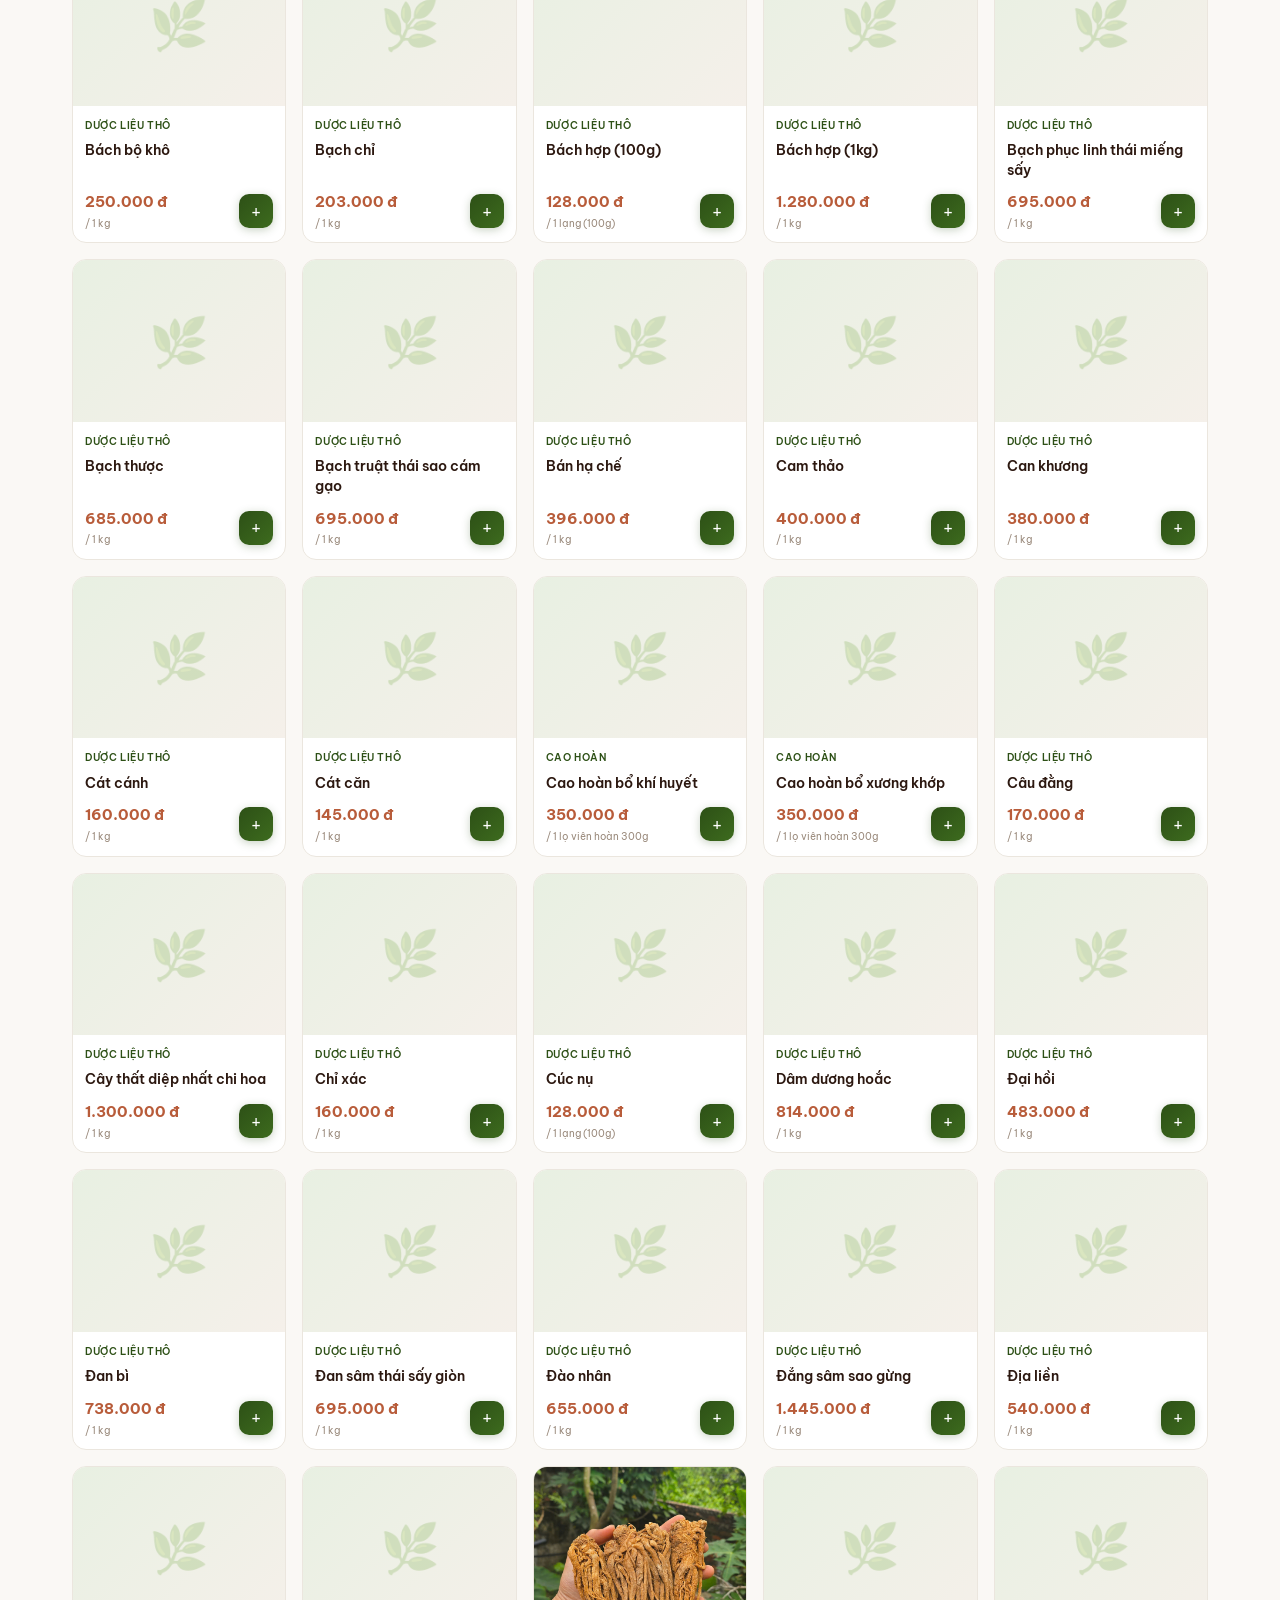
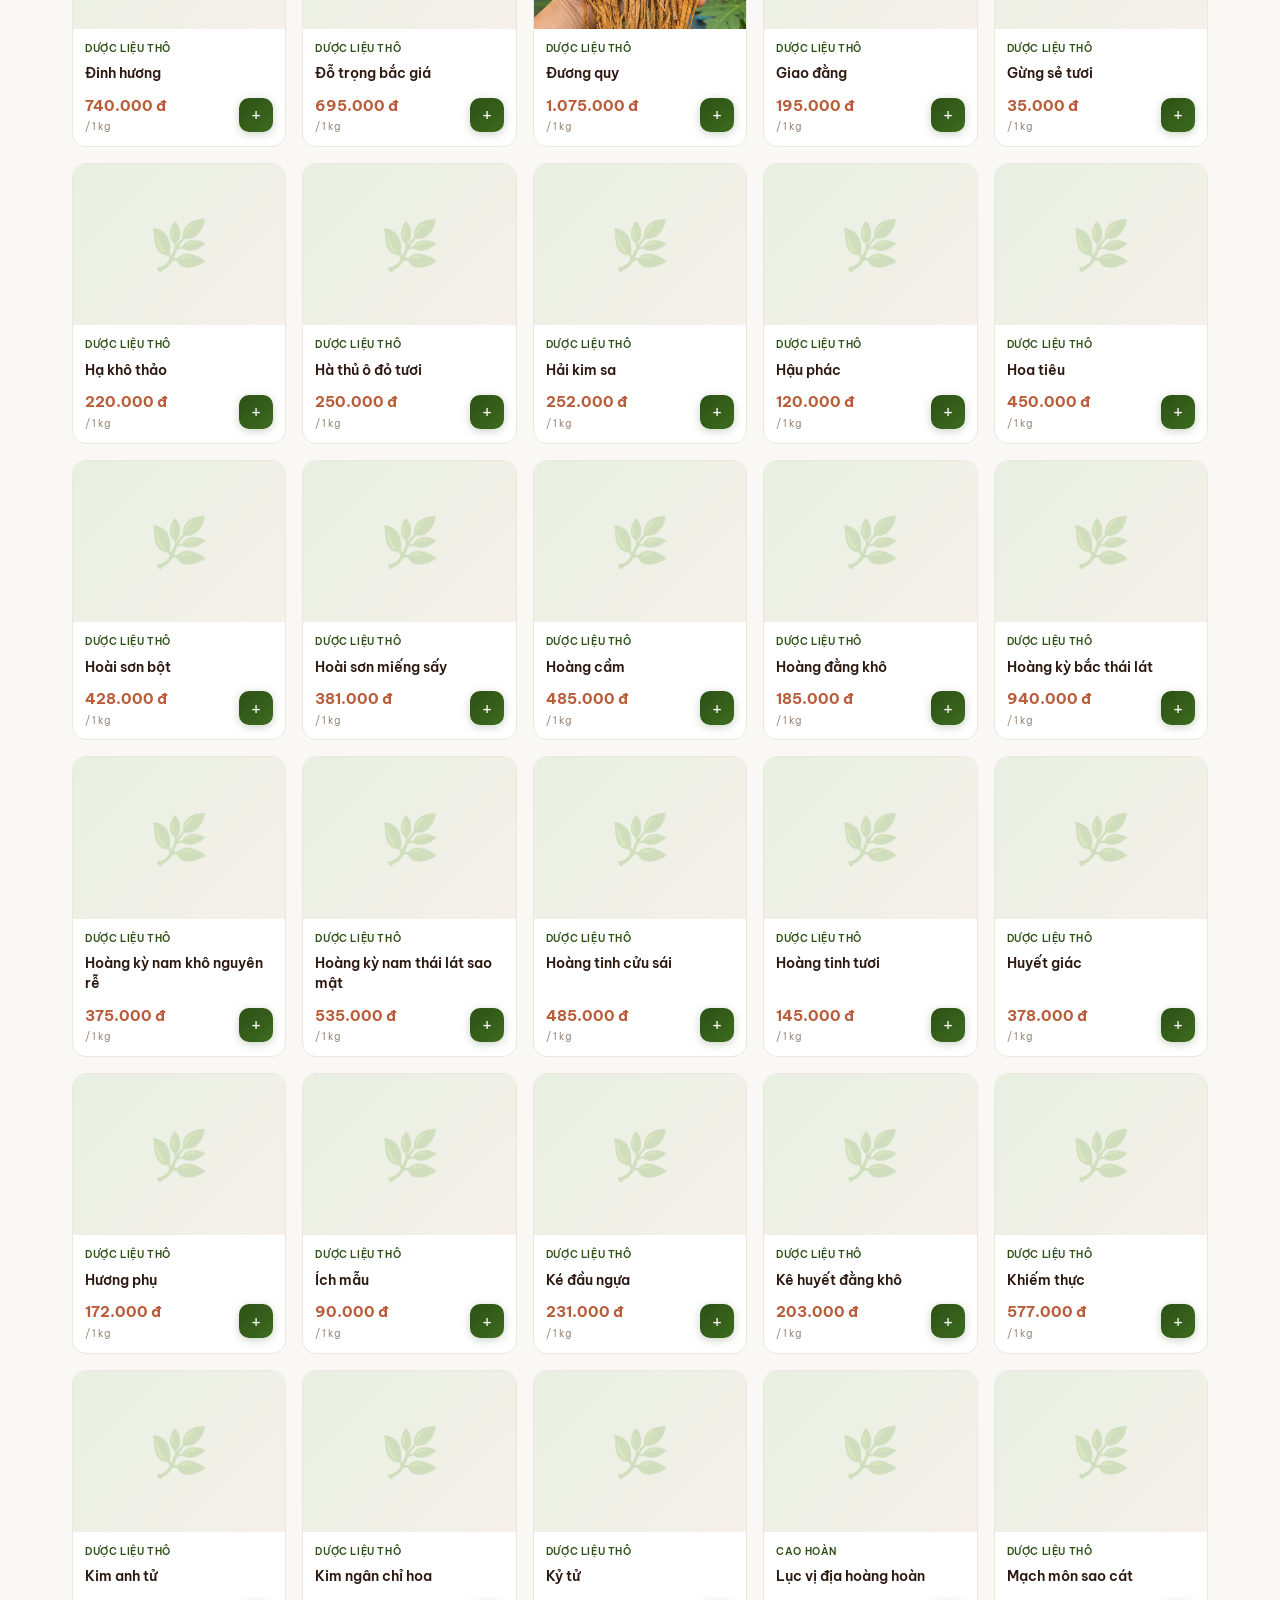
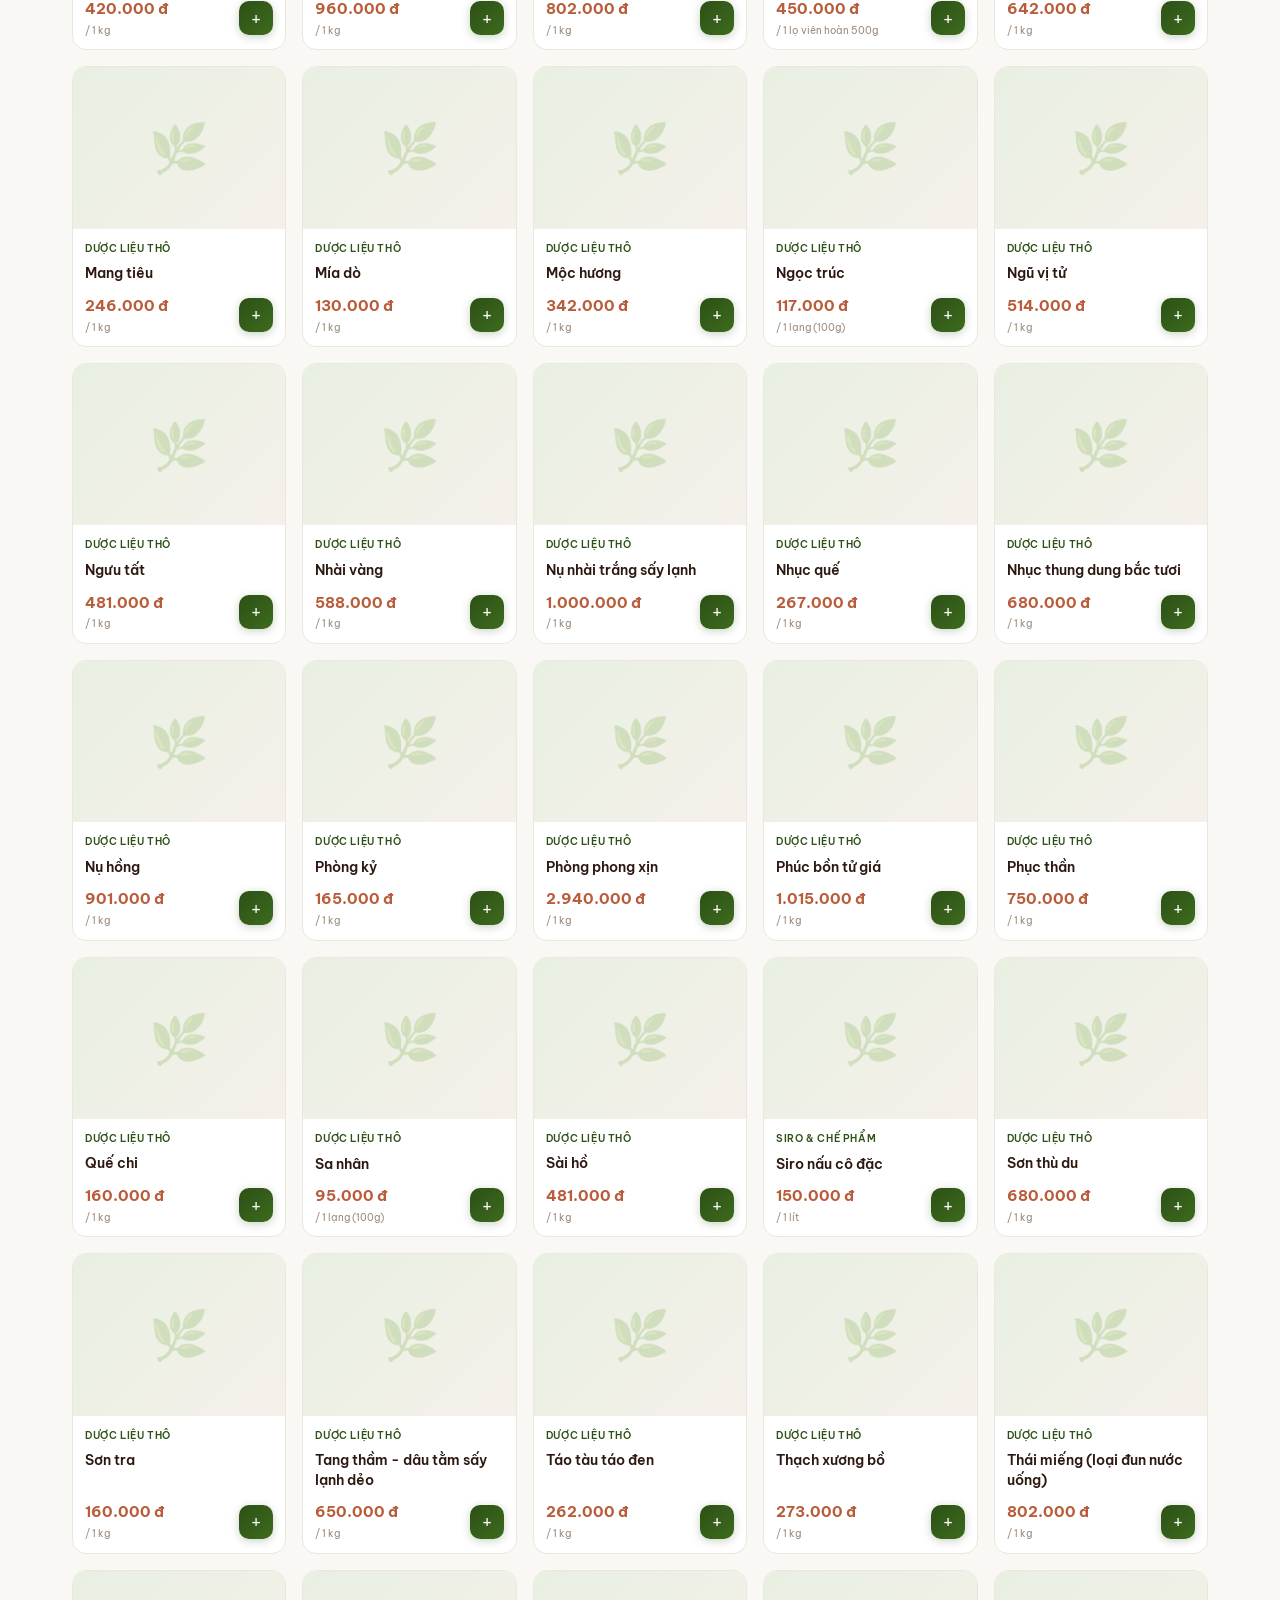
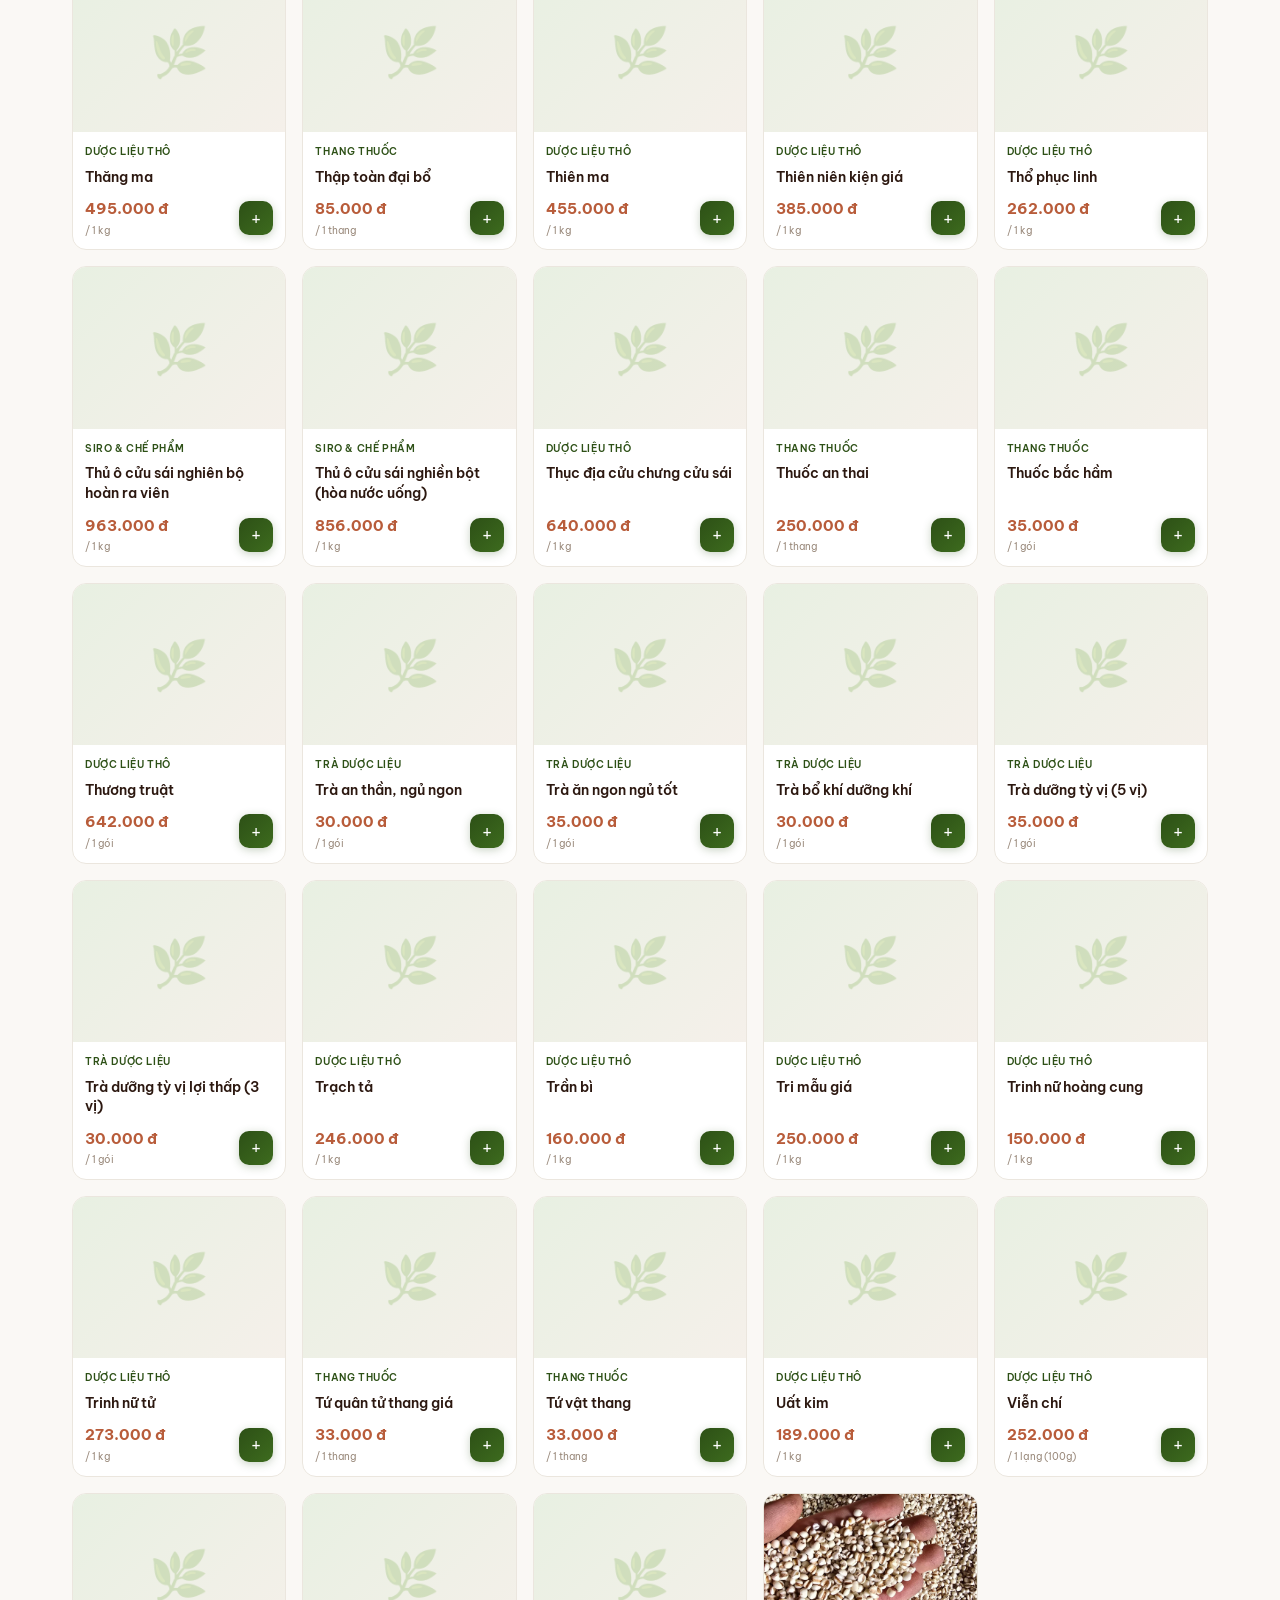
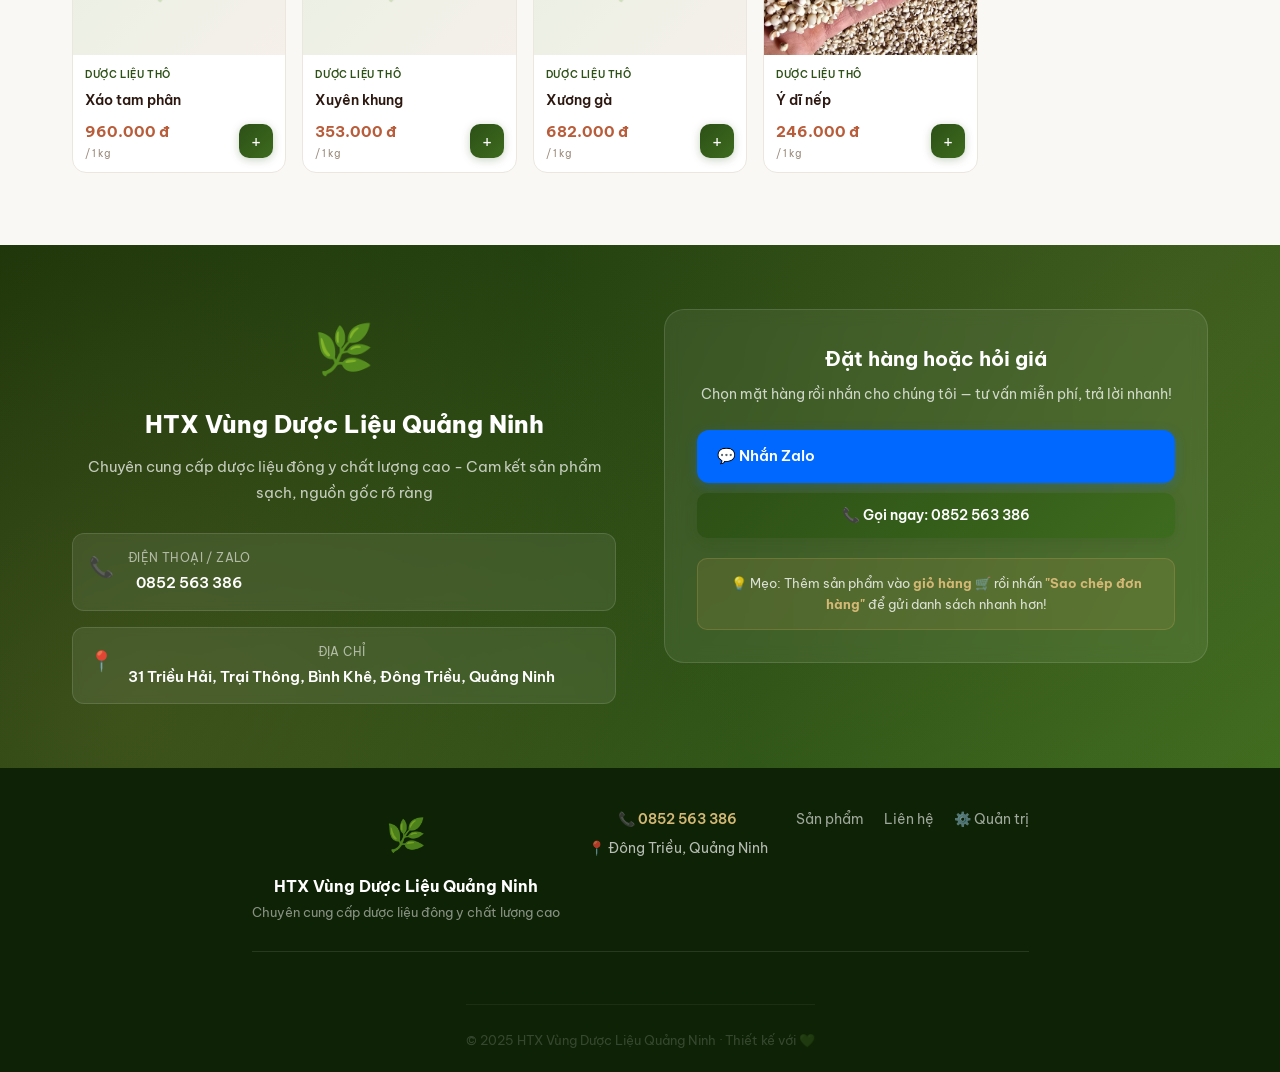
==== commit c4c1c8b6: "feat: add floating search FAB with slide-down overlay, next to cart FAB" ====
--- a/index.html
+++ b/index.html
@@ -370,11 +370,33 @@
     </div>
   </div>
 
-  <!-- ====== FLOATING CART BUTTON (luôn hiện khi cuộn) ====== -->
-  <button class="fab-cart" id="fab-cart-btn" aria-label="Giỏ hàng" style="display:none">
-    🛒
-    <span class="fab-badge" id="fab-badge">0</span>
-  </button>
+  <!-- ====== FLOATING BUTTONS (FAB) ====== -->
+  <div class="fab-group">
+    <!-- Nút tìm kiếm nổi -->
+    <button class="fab-btn fab-search-btn" id="fab-search-btn" aria-label="Tìm kiếm">🔍</button>
+    <!-- Nút giỏ hàng nổi -->
+    <button class="fab-btn fab-cart" id="fab-cart-btn" aria-label="Giỏ hàng" style="display:none">
+      🛒
+      <span class="fab-badge" id="fab-badge">0</span>
+    </button>
+  </div>
+
+  <!-- ====== SEARCH OVERLAY (hiện khi bấm FAB tìm kiếm) ====== -->
+  <div class="fab-search-overlay" id="fab-search-overlay">
+    <div class="fab-search-box">
+      <span class="fab-search-icon">🔍</span>
+      <input
+        type="text"
+        id="fab-search-input"
+        class="fab-search-input"
+        placeholder="Tìm dược liệu..."
+        autocomplete="off"
+        inputmode="search"
+      />
+      <button class="fab-search-clear" id="fab-search-clear" style="display:none">✕</button>
+      <button class="fab-search-close" id="fab-search-close">×</button>
+    </div>
+  </div>
 
   <!-- ====== TOAST ====== -->
   <div class="toast-container" id="toast-container"></div>
--- a/css/ui.css
+++ b/css/ui.css
@@ -934,35 +934,56 @@
 }
 
 /* ----------------------------------------------------------------
-   FLOATING CART BUTTON (FAB) - hiện khi cuộn xuống có hàng trong giỏ
-   ---------------------------------------------------------------- */
-.fab-cart {
+   FAB GROUP — nhóm nút nổi góc dưới phải
+   ---------------------------------------------------------------- */
+.fab-group {
   position: fixed;
   bottom: 24px;
   right: 20px;
   z-index: 290;
-  width: 58px; height: 58px;
+  display: flex;
+  flex-direction: column;
+  align-items: center;
+  gap: 12px;
+}
+
+/* Base FAB button */
+.fab-btn {
+  width: 54px; height: 54px;
   border-radius: 50%;
+  border: none; cursor: pointer;
+  display: flex; align-items: center; justify-content: center;
+  font-size: 24px; color: #fff;
+  box-shadow: 0 6px 20px rgba(0,0,0,0.22);
+  transition: all 0.25s cubic-bezier(0.34, 1.4, 0.64, 1);
+  position: relative;
+}
+.fab-btn:hover  { transform: scale(1.1); }
+.fab-btn:active { transform: scale(0.93); }
+
+/* Giỏ hàng */
+.fab-cart {
   background: linear-gradient(135deg, #2d5016, #3d7a1e);
-  color: #fff; font-size: 26px;
-  display: flex; align-items: center; justify-content: center;
-  box-shadow: 0 6px 24px rgba(45, 80, 22, 0.45);
-  border: none; cursor: pointer;
-  transition: all 0.25s cubic-bezier(0.34, 1.4, 0.64, 1);
-}
-.fab-cart:hover {
-  transform: scale(1.12);
-  box-shadow: 0 10px 32px rgba(45, 80, 22, 0.55);
-}
-.fab-cart:active { transform: scale(0.95); }
-
+  box-shadow: 0 6px 20px rgba(45, 80, 22, 0.45);
+}
+.fab-cart:hover { box-shadow: 0 10px 28px rgba(45, 80, 22, 0.55); }
+
+/* Tìm kiếm */
+.fab-search-btn {
+  background: linear-gradient(135deg, #c8a45a, #d4b876);
+  color: #1a3308;
+  box-shadow: 0 6px 20px rgba(200, 164, 90, 0.45);
+}
+.fab-search-btn:hover { box-shadow: 0 10px 28px rgba(200, 164, 90, 0.55); }
+
+/* Badge giỏ hàng */
 .fab-badge {
   position: absolute;
   top: -4px; right: -4px;
-  min-width: 22px; height: 22px;
-  background: #e53e3e;
-  color: #fff; font-size: 11px; font-weight: 700;
-  border-radius: 100px; padding: 0 5px;
+  min-width: 20px; height: 20px;
+  background: #e53e3e; color: #fff;
+  font-size: 11px; font-weight: 700;
+  border-radius: 100px; padding: 0 4px;
   display: flex; align-items: center; justify-content: center;
   border: 2px solid #fff;
   box-shadow: 0 2px 6px rgba(229, 62, 62, 0.4);
@@ -973,7 +994,67 @@
   to   { transform: scale(1); }
 }
 
-/* Ẩn FAB trên desktop nếu header đang visible */
 @media (min-width: 769px) {
-  .fab-cart { width: 52px; height: 52px; font-size: 22px; bottom: 28px; right: 28px; }
-}
+  .fab-group { bottom: 28px; right: 28px; }
+  .fab-btn   { width: 50px; height: 50px; font-size: 22px; }
+}
+
+/* ----------------------------------------------------------------
+   SEARCH OVERLAY — mở ra khi bấm FAB tìm kiếm
+   ---------------------------------------------------------------- */
+.fab-search-overlay {
+  position: fixed;
+  top: 0; left: 0; right: 0;
+  z-index: 400;
+  padding: 12px 16px;
+  background: rgba(255,255,255,0.98);
+  backdrop-filter: blur(16px);
+  box-shadow: 0 4px 24px rgba(44, 24, 16, 0.14);
+  transform: translateY(-110%);
+  transition: transform 0.3s cubic-bezier(0.34, 1.2, 0.64, 1);
+  border-bottom: 2px solid #e8f0e2;
+}
+.fab-search-overlay.open {
+  transform: translateY(0);
+}
+
+.fab-search-box {
+  display: flex; align-items: center; gap: 10px;
+  background: #f5f1eb;
+  border: 2px solid #c8ddb2;
+  border-radius: 50px;
+  padding: 10px 16px;
+  max-width: 640px; margin: 0 auto;
+  transition: border-color 0.2s, box-shadow 0.2s;
+}
+.fab-search-box:focus-within {
+  border-color: #2d5016;
+  box-shadow: 0 0 0 3px rgba(45,80,22,0.12);
+}
+
+.fab-search-icon { font-size: 18px; flex-shrink: 0; opacity: 0.55; }
+
+.fab-search-input {
+  flex: 1; border: none; outline: none;
+  background: transparent;
+  font-size: 1.0625rem; font-family: inherit; color: #1a202c;
+  min-width: 0;
+}
+.fab-search-input::placeholder { color: #a0b080; }
+
+.fab-search-clear {
+  background: none; border: none; cursor: pointer;
+  font-size: 0.875rem; color: #888;
+  padding: 3px 6px; border-radius: 50%;
+  flex-shrink: 0; transition: background 0.15s;
+}
+.fab-search-clear:hover { background: #e0d8ce; }
+
+.fab-search-close {
+  background: #e8f0e2; border: none; cursor: pointer;
+  width: 30px; height: 30px; border-radius: 50%;
+  font-size: 20px; color: #2d5016; flex-shrink: 0;
+  display: flex; align-items: center; justify-content: center;
+  font-weight: 300; transition: all 0.15s;
+}
+.fab-search-close:hover { background: #2d5016; color: #fff; }
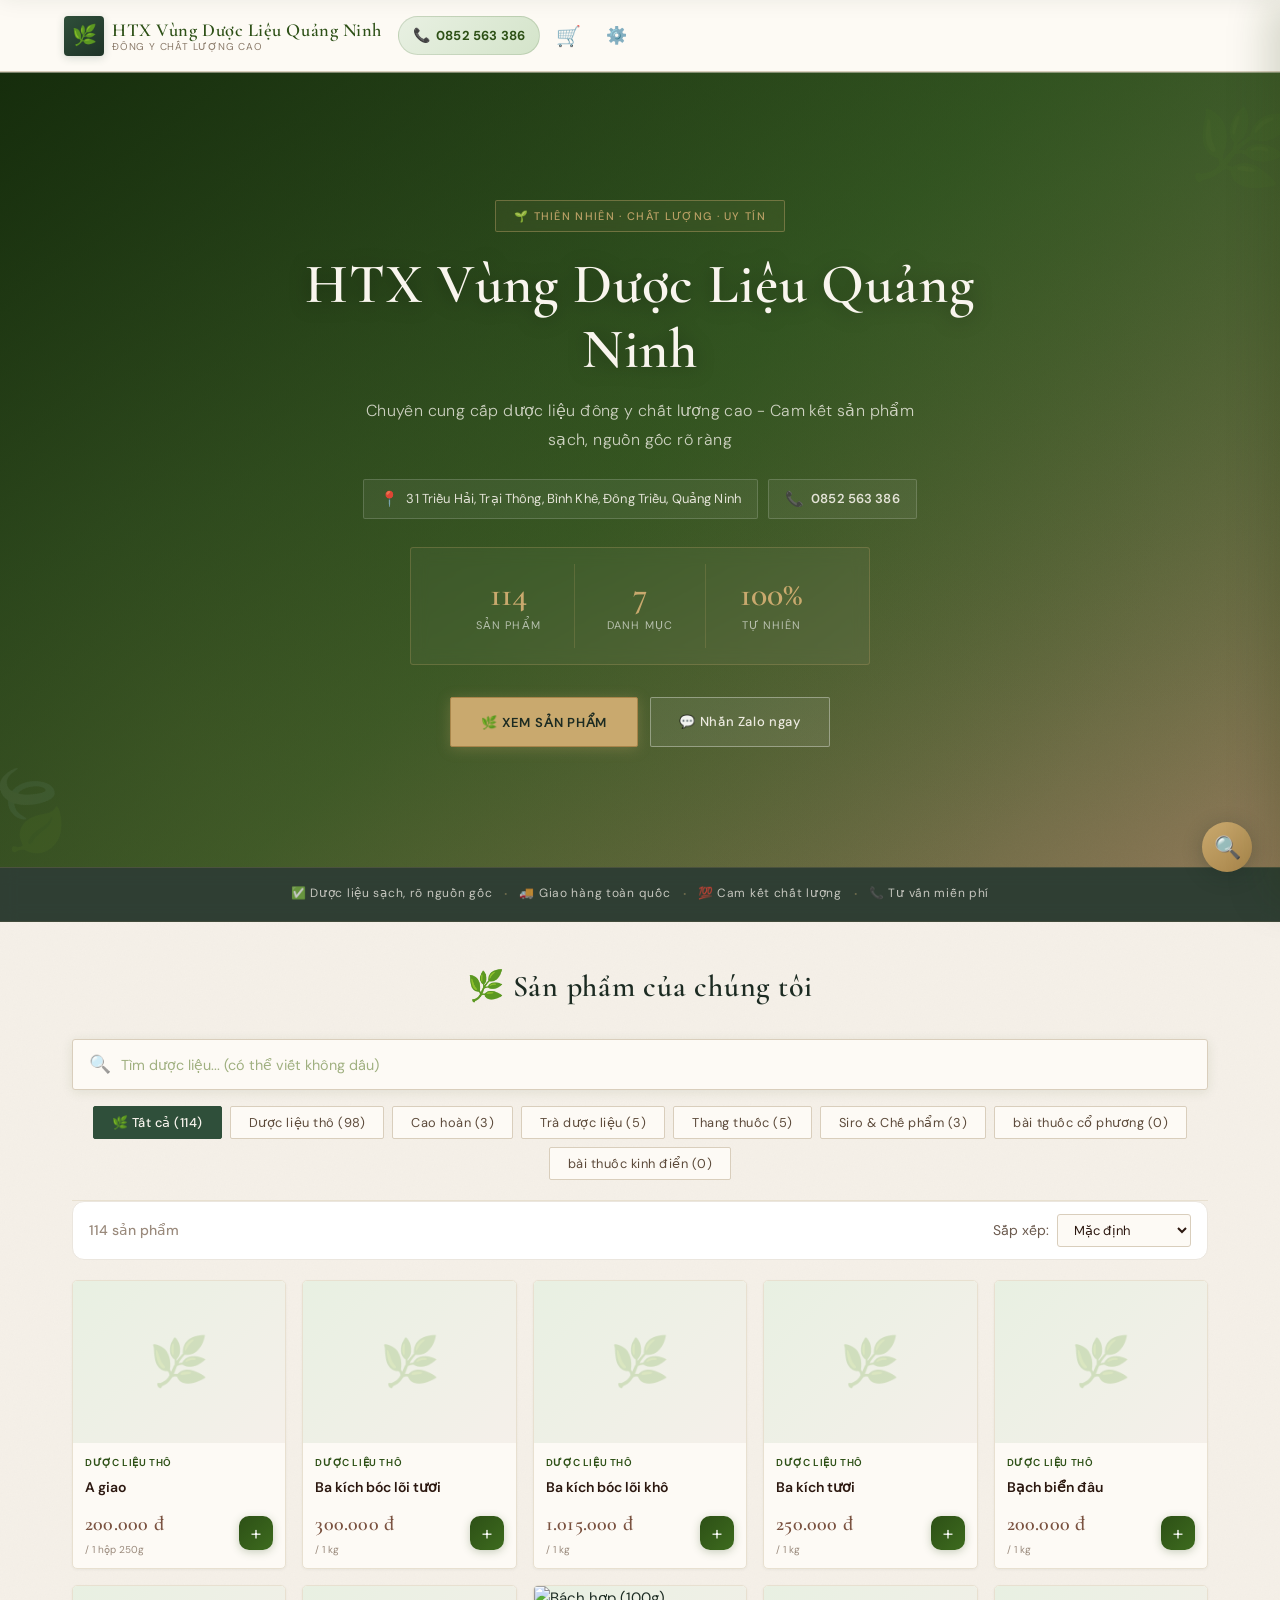
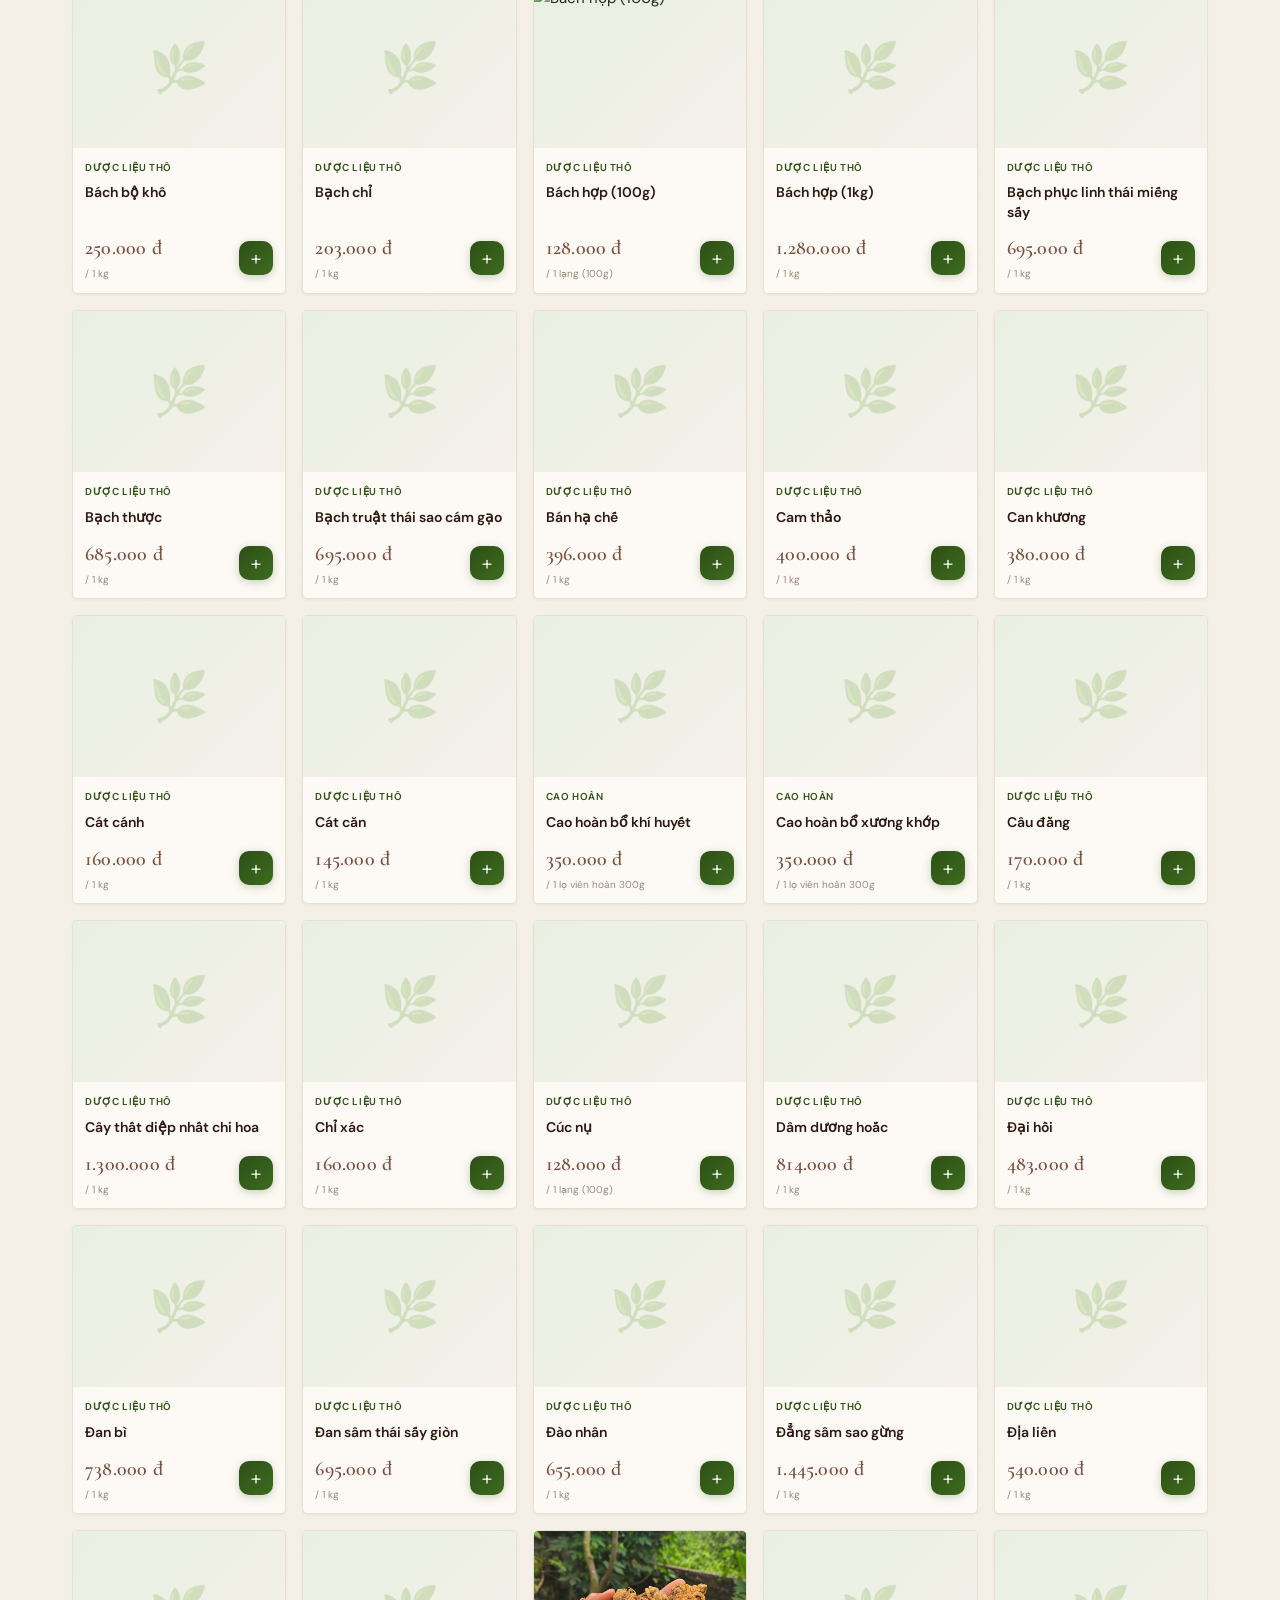
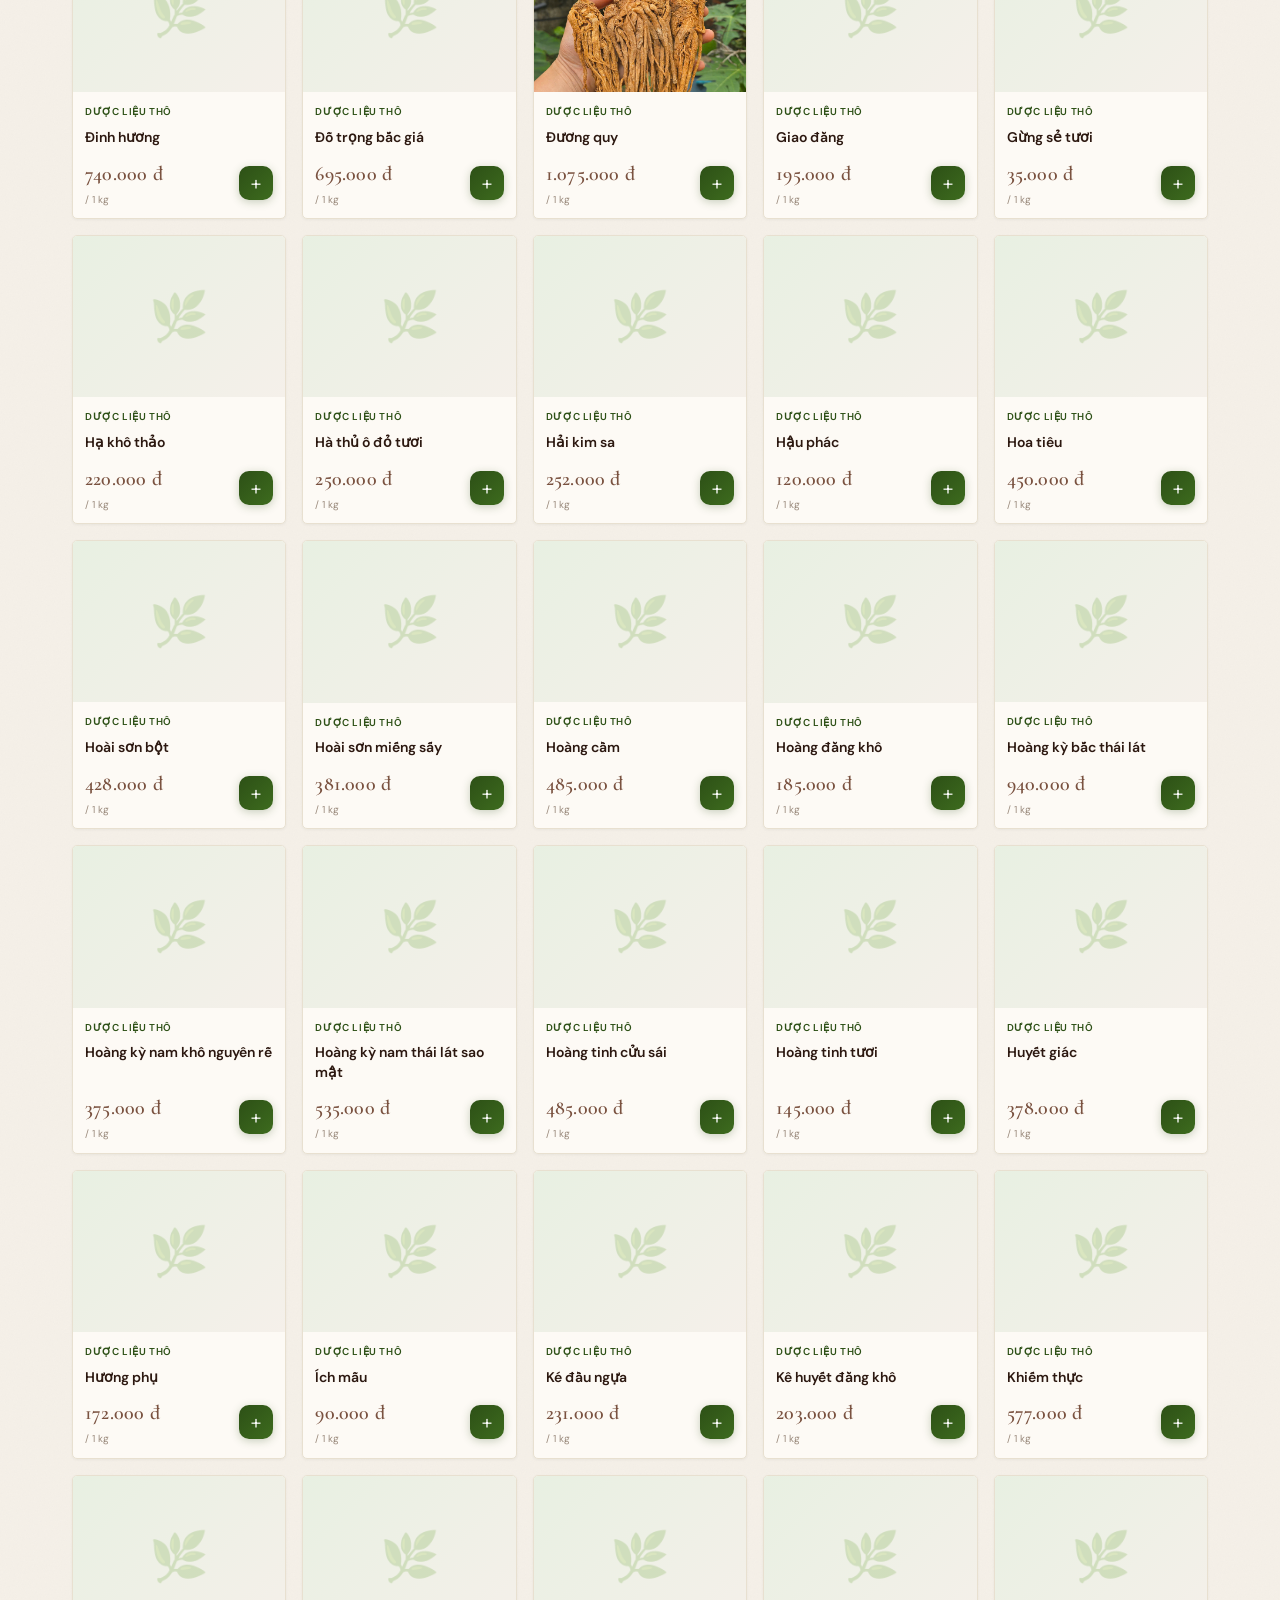
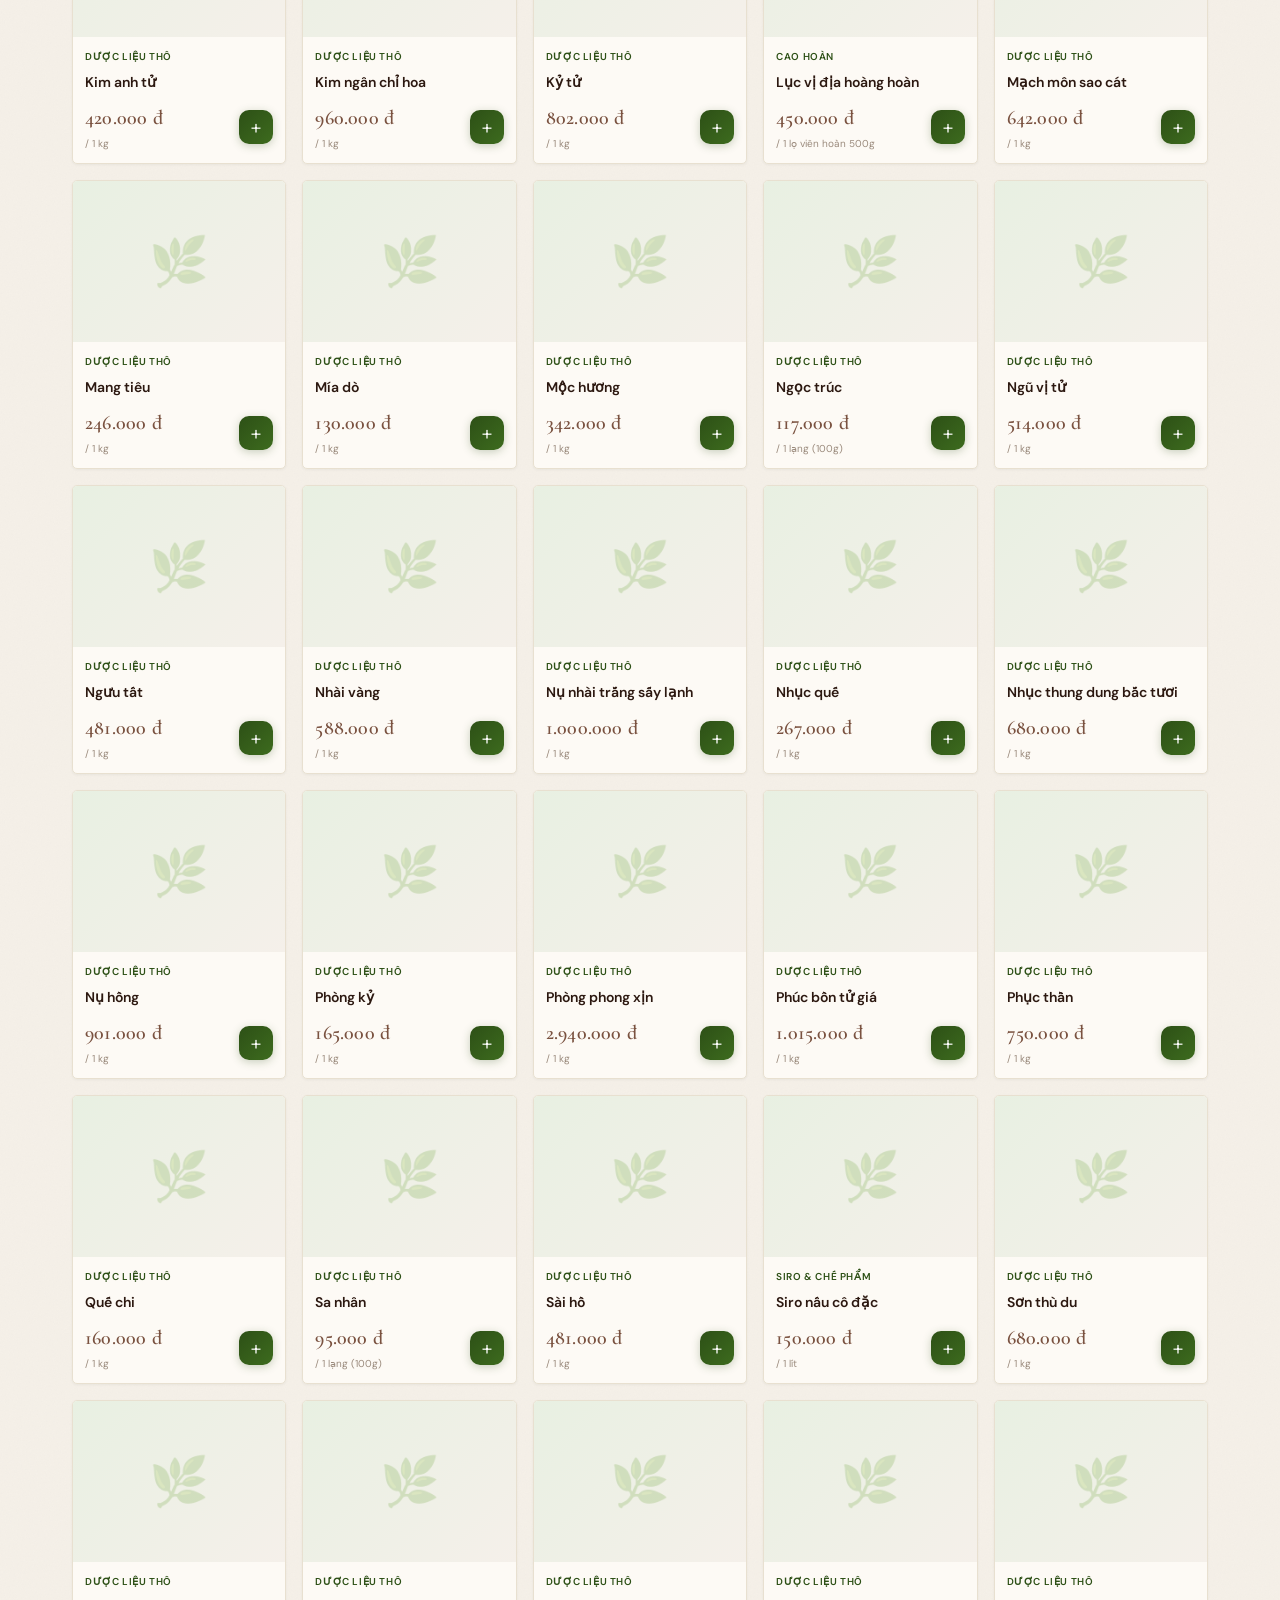
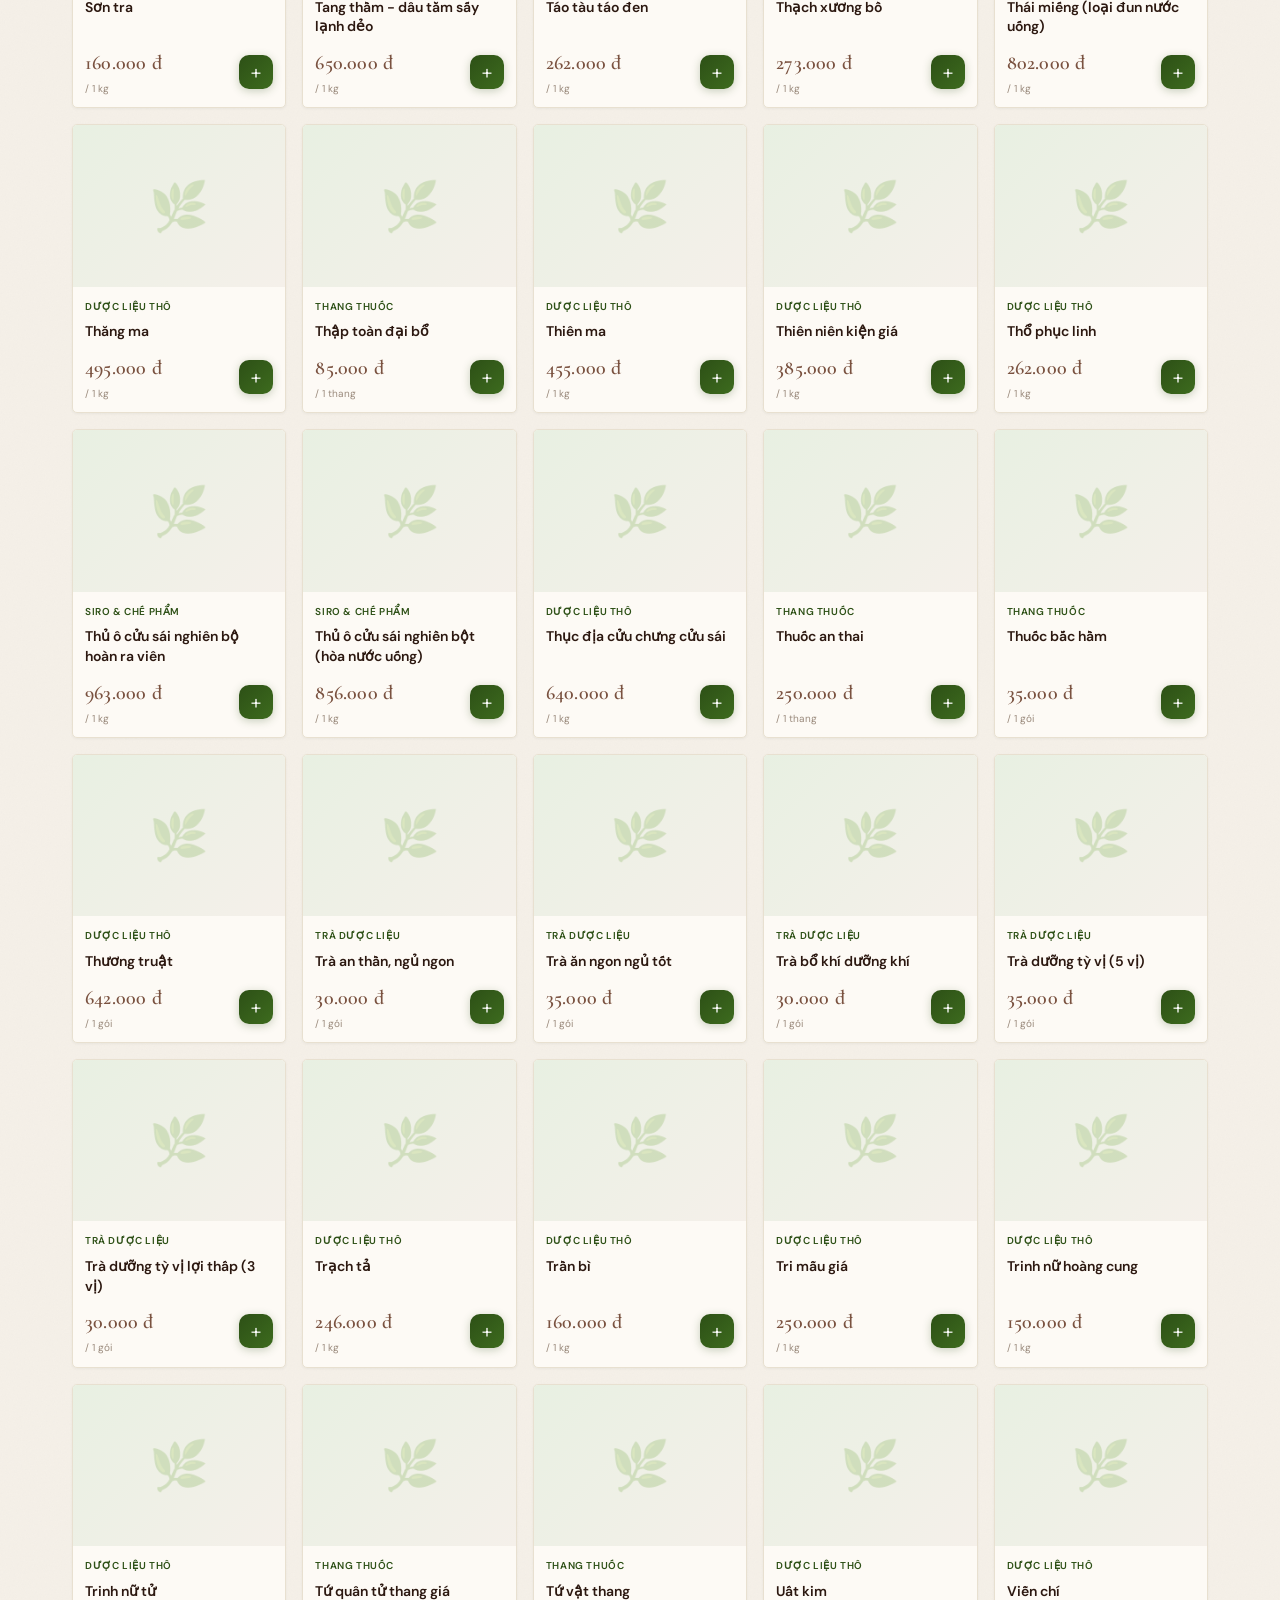
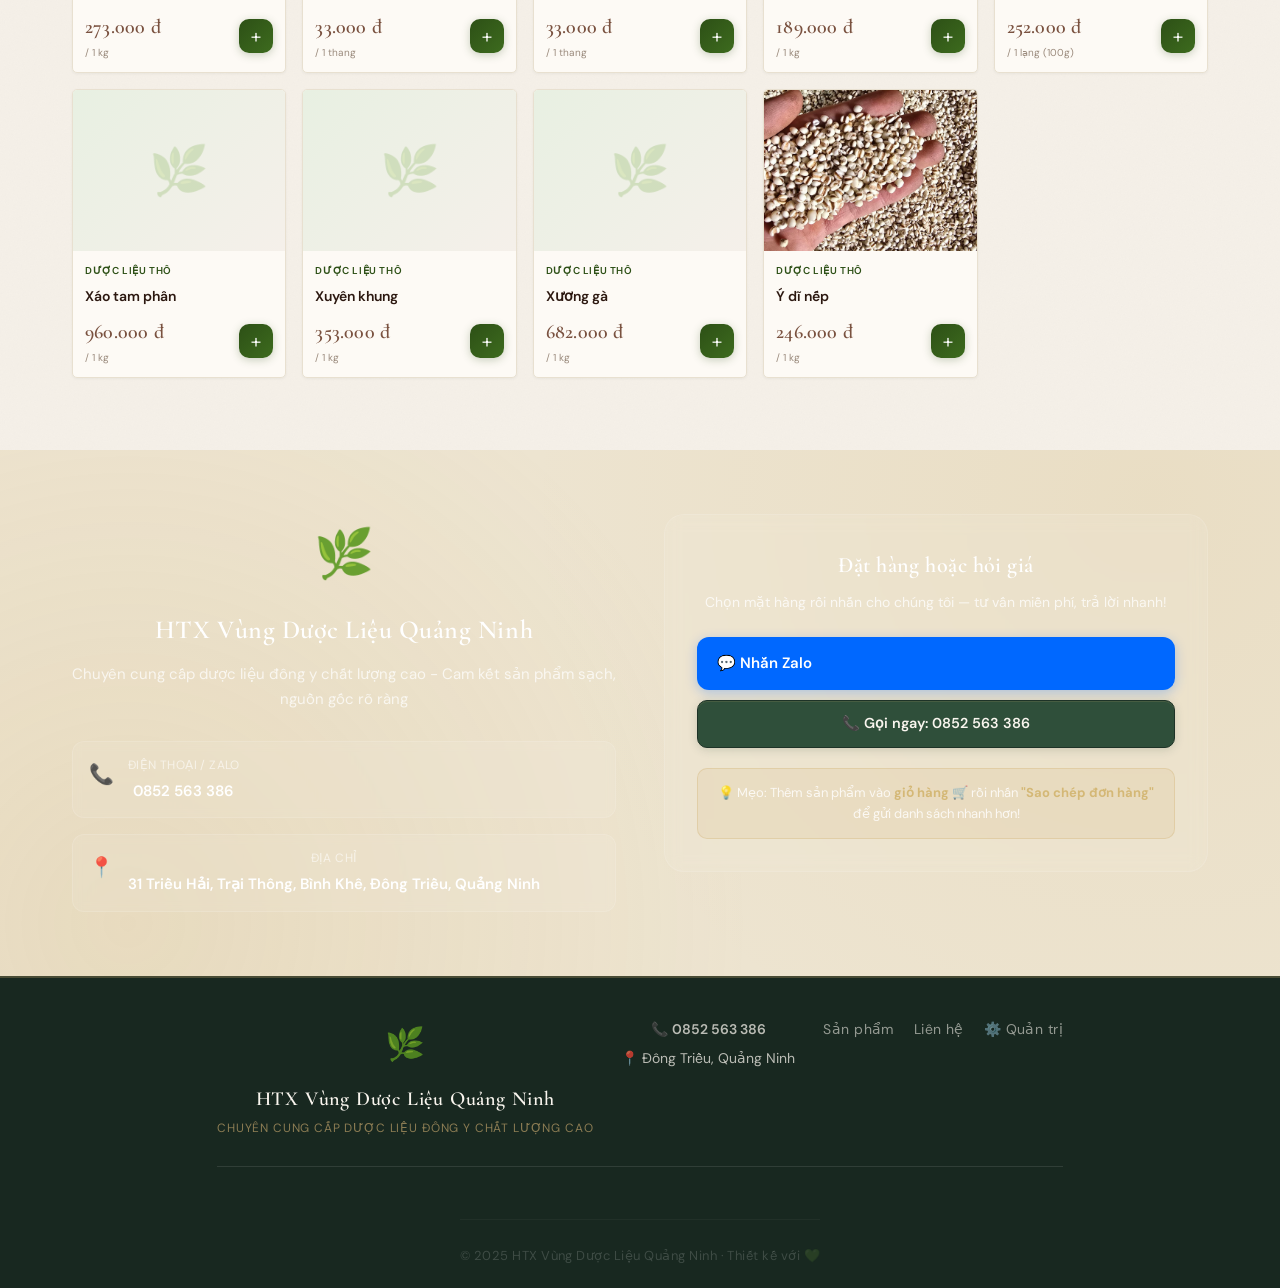
==== commit b58494a2: "feat: premium artisan brand redesign - Cormorant Garamond + DM Sans, kraft palette, paper texture, r" ====
--- a/index.html
+++ b/index.html
@@ -7,9 +7,11 @@
   <meta name="description" content="HTX Vùng Dược Liệu Quảng Ninh - Chuyên cung cấp dược liệu đông y chất lượng cao tại Đông Triều, Quảng Ninh. SĐT: 0852563386" />
   <link rel="preconnect" href="https://fonts.googleapis.com" />
   <link rel="preconnect" href="https://fonts.gstatic.com" crossorigin />
-  <link href="https://fonts.googleapis.com/css2?family=Be+Vietnam+Pro:wght@300;400;500;600;700;800&display=swap" rel="stylesheet" />
+  <link rel="preconnect" href="https://fonts.gstatic.com" crossorigin />
+  <link href="https://fonts.googleapis.com/css2?family=Cormorant+Garamond:ital,wght@0,300;0,400;0,500;0,600;0,700;1,300;1,400;1,600&family=DM+Sans:ital,opsz,wght@0,9..40,300;0,9..40,400;0,9..40,500;0,9..40,600;1,9..40,300&display=swap" rel="stylesheet" />
   <link rel="stylesheet" href="css/style.css" />
   <link rel="stylesheet" href="css/ui.css" />
+  <link rel="stylesheet" href="css/theme-premium.css" />
 </head>
 <body>
 
--- a/css/theme-premium.css
+++ b/css/theme-premium.css
@@ -0,0 +1,651 @@
+/* ============================================================
+   THEME PREMIUM — Artisan Heritage Brand
+   HTX Vùng Dược Liệu Quảng Ninh
+   Overrides style.css + ui.css visuals. Layout untouched.
+   ============================================================ */
+
+/* ── Premium Fonts ──────────────────────────────────────────*/
+@import url('https://fonts.googleapis.com/css2?family=Cormorant+Garamond:ital,wght@0,300;0,400;0,500;0,600;0,700;1,300;1,400;1,600&family=DM+Sans:ital,opsz,wght@0,9..40,300;0,9..40,400;0,9..40,500;0,9..40,600;1,9..40,300&display=swap');
+
+/* ── CSS Variable Overrides ─────────────────────────────────*/
+:root {
+  --color-primary:        #2F4F3A;
+  --color-primary-light:  #3D6B4F;
+  --color-primary-dark:   #1E3327;
+  --color-primary-bg:     #E8EDE9;
+
+  --color-secondary:      #C9A96E;
+  --color-secondary-light:#D4BA8A;
+  --color-secondary-dark: #A8854A;
+
+  --color-accent:         #7A5240;
+  --color-accent-light:   #9B6B56;
+  --color-accent-dark:    #5C3D2E;
+
+  --color-bg:             #F5F0E8;
+  --color-bg-warm:        #EDE4D0;
+  --color-surface:        #FDFAF5;
+  --color-surface-alt:    #F2EDE3;
+  --color-border:         #D9CEBC;
+  --color-border-light:   #E8E0D0;
+
+  --color-text:           #1C2B22;
+  --color-text-secondary: #5C4A3A;
+  --color-text-muted:     #8B7B6A;
+  --color-text-inverse:   #F9F5EE;
+
+  --font-family:  'DM Sans', -apple-system, BlinkMacSystemFont, 'Segoe UI', sans-serif;
+  --font-heading: 'Cormorant Garamond', 'Times New Roman', Georgia, serif;
+
+  /* Less SaaS radii */
+  --radius-sm:  3px;
+  --radius-md:  5px;
+  --radius-lg:  8px;
+  --radius-xl:  12px;
+
+  /* Warmer shadows */
+  --shadow-xs:         0 1px 3px rgba(28,43,34,.05);
+  --shadow-sm:         0 2px 8px rgba(28,43,34,.08);
+  --shadow-md:         0 4px 20px rgba(28,43,34,.09);
+  --shadow-lg:         0 8px 40px rgba(28,43,34,.11);
+  --shadow-xl:         0 16px 60px rgba(28,43,34,.14);
+  --shadow-card-hover: 0 10px 40px rgba(28,43,34,.13);
+}
+
+/* ── Body — parchment paper texture ────────────────────────*/
+body {
+  font-family: var(--font-family);
+  background-color: var(--color-bg);
+  background-image: url("data:image/svg+xml,%3Csvg xmlns='http://www.w3.org/2000/svg' width='400' height='400'%3E%3Cfilter id='n'%3E%3CfeTurbulence type='fractalNoise' baseFrequency='0.75' numOctaves='4' stitchTiles='stitch'/%3E%3CfeColorMatrix type='saturate' values='0'/%3E%3C/filter%3E%3Crect width='400' height='400' filter='url(%23n)' opacity='0.032'/%3E%3C/svg%3E");
+  color: var(--color-text);
+}
+
+/* ── Heading font applied globally ─────────────────────────*/
+h1, h2, h3, h4 {
+  font-family: var(--font-heading);
+  letter-spacing: 0.02em;
+}
+
+/* ── Header — ivory glass ──────────────────────────────────*/
+.header {
+  background: rgba(253,250,245,.96) !important;
+  backdrop-filter: blur(16px) saturate(1.2) !important;
+  -webkit-backdrop-filter: blur(16px) saturate(1.2) !important;
+  border-bottom: 1px solid var(--color-border) !important;
+}
+.header.scrolled {
+  box-shadow: 0 2px 20px rgba(28,43,34,.08) !important;
+}
+
+/* Logo */
+.logo { color: var(--color-primary) !important; }
+.logo-name {
+  font-family: var(--font-heading) !important;
+  font-size: 1.15rem !important;
+  font-weight: 600 !important;
+  letter-spacing: 0.03em !important;
+}
+.logo-tagline {
+  font-size: 0.625rem !important;
+  letter-spacing: 0.08em !important;
+  text-transform: uppercase !important;
+  color: var(--color-text-muted) !important;
+}
+.logo-icon-wrap {
+  background: linear-gradient(145deg, var(--color-primary), var(--color-primary-dark)) !important;
+  border-radius: 4px !important;
+  box-shadow: 0 2px 8px rgba(47,79,58,.2) !important;
+}
+
+/* Phone */
+.header-phone {
+  font-weight: 500 !important;
+  letter-spacing: 0.01em !important;
+  color: var(--color-primary) !important;
+}
+
+/* ── Hero ───────────────────────────────────────────────────*/
+.hero {
+  background:
+    linear-gradient(160deg,
+      rgba(20,38,27,.94) 0%,
+      rgba(47,79,58,.87) 40%,
+      rgba(80,54,38,.68) 100%),
+    url('../images/hero-bg.jpg') center/cover no-repeat !important;
+}
+/* Subtle grain */
+.hero::before {
+  content: '' !important;
+  position: absolute !important;
+  inset: 0 !important;
+  background:
+    url("data:image/svg+xml,%3Csvg xmlns='http://www.w3.org/2000/svg' width='300' height='300'%3E%3Cfilter id='n'%3E%3CfeTurbulence type='fractalNoise' baseFrequency='0.65' numOctaves='4' stitchTiles='stitch'/%3E%3CfeColorMatrix type='saturate' values='0'/%3E%3C/filter%3E%3Crect width='300' height='300' filter='url(%23n)' opacity='0.04'/%3E%3C/svg%3E"),
+    radial-gradient(ellipse at 15% 80%, rgba(201,169,110,.10) 0%, transparent 55%),
+    radial-gradient(ellipse at 85% 20%, rgba(30,51,39,.12) 0%, transparent 55%);
+  pointer-events: none !important;
+  z-index: 0 !important;
+}
+
+/* Hero badge */
+.hero-badge {
+  display: inline-flex !important;
+  align-items: center !important;
+  gap: 6px !important;
+  padding: 6px 18px !important;
+  border: 1px solid rgba(201,169,110,.4) !important;
+  border-radius: 2px !important;
+  font-family: var(--font-family) !important;
+  font-size: 0.6875rem !important;
+  font-weight: 500 !important;
+  letter-spacing: 0.12em !important;
+  text-transform: uppercase !important;
+  color: rgba(201,169,110,.9) !important;
+  background: rgba(201,169,110,.07) !important;
+  margin-bottom: 1.25rem !important;
+}
+
+/* Hero title */
+.hero-title {
+  font-family: var(--font-heading) !important;
+  font-size: clamp(2rem, 5.5vw, 3.5rem) !important;
+  font-weight: 600 !important;
+  letter-spacing: 0.015em !important;
+  line-height: 1.15 !important;
+  text-shadow: 0 2px 20px rgba(0,0,0,.35) !important;
+  margin-bottom: 1rem !important;
+  color: #F9F5EE !important;
+}
+
+/* Hero description */
+.hero-desc {
+  font-size: 1rem !important;
+  font-weight: 300 !important;
+  letter-spacing: 0.025em !important;
+  opacity: .85 !important;
+  line-height: 1.8 !important;
+  color: rgba(249,245,238,.92) !important;
+  margin-bottom: 1.5rem !important;
+}
+
+/* Hero address/phone row */
+.hero-info-row {
+  display: flex !important;
+  flex-wrap: wrap !important;
+  gap: 10px !important;
+  justify-content: center !important;
+  margin-bottom: 1.75rem !important;
+}
+.hero-info-item {
+  display: inline-flex !important;
+  align-items: center !important;
+  gap: 7px !important;
+  padding: 7px 16px !important;
+  border: 1px solid rgba(255,255,255,.16) !important;
+  border-radius: 2px !important;
+  font-size: 0.8125rem !important;
+  background: rgba(255,255,255,.06) !important;
+  backdrop-filter: blur(4px) !important;
+  color: rgba(249,245,238,.88) !important;
+  letter-spacing: 0.01em !important;
+}
+.hero-info-item a { color: inherit !important; }
+
+/* Hero stats block */
+.hero-stats {
+  display: flex !important;
+  justify-content: center !important;
+  gap: 0 !important;
+  border: 1px solid rgba(201,169,110,.25) !important;
+  border-radius: 3px !important;
+  overflow: hidden !important;
+  max-width: 460px !important;
+  margin: 0 auto 2rem !important;
+  background: rgba(255,255,255,.04) !important;
+}
+.hero-stat {
+  flex: 1 !important;
+  padding: 14px 20px !important;
+  text-align: center !important;
+  border-right: 1px solid rgba(201,169,110,.2) !important;
+}
+.hero-stat:last-child { border-right: none !important; }
+.hero-stat strong {
+  font-family: var(--font-heading) !important;
+  font-size: 2.125rem !important;
+  font-weight: 600 !important;
+  color: #C9A96E !important;
+  display: block !important;
+  line-height: 1 !important;
+}
+.hero-stat span {
+  font-size: 0.6875rem !important;
+  letter-spacing: 0.1em !important;
+  text-transform: uppercase !important;
+  opacity: .6 !important;
+  margin-top: 4px !important;
+  display: block !important;
+  font-weight: 400 !important;
+}
+.hero-stat-divider { display: none !important; }
+
+/* Hero CTA buttons */
+.hero-cta-row {
+  display: flex !important;
+  gap: 12px !important;
+  justify-content: center !important;
+  flex-wrap: wrap !important;
+}
+.btn-cta-primary {
+  display: inline-flex !important;
+  align-items: center !important;
+  gap: 8px !important;
+  padding: 13px 30px !important;
+  background: var(--color-secondary) !important;
+  color: #1C2B22 !important;
+  border: 1px solid var(--color-secondary-dark) !important;
+  border-radius: 2px !important;
+  font-family: var(--font-family) !important;
+  font-size: 0.8125rem !important;
+  font-weight: 600 !important;
+  letter-spacing: 0.06em !important;
+  text-transform: uppercase !important;
+  cursor: pointer !important;
+  transition: all 0.22s ease !important;
+  box-shadow: 0 2px 14px rgba(201,169,110,.28) !important;
+}
+.btn-cta-primary:hover {
+  background: var(--color-secondary-dark) !important;
+  color: #fff !important;
+  box-shadow: 0 4px 22px rgba(201,169,110,.38) !important;
+  transform: translateY(-1px) !important;
+}
+.btn-cta-zalo {
+  display: inline-flex !important;
+  align-items: center !important;
+  gap: 8px !important;
+  padding: 13px 28px !important;
+  background: rgba(255,255,255,.08) !important;
+  color: rgba(249,245,238,.92) !important;
+  border: 1.5px solid rgba(255,255,255,.35) !important;
+  border-radius: 2px !important;
+  font-family: var(--font-family) !important;
+  font-size: 0.8125rem !important;
+  font-weight: 500 !important;
+  letter-spacing: 0.05em !important;
+  cursor: pointer !important;
+  transition: all 0.22s ease !important;
+  text-decoration: none !important;
+}
+.btn-cta-zalo:hover {
+  background: rgba(255,255,255,.16) !important;
+  border-color: rgba(255,255,255,.6) !important;
+  color: #fff !important;
+  transform: translateY(-1px) !important;
+}
+
+/* ── Trust bar ──────────────────────────────────────────────*/
+.trust-bar {
+  background: rgba(20,38,27,.88) !important;
+  border-top: 1px solid rgba(201,169,110,.18) !important;
+  border-bottom: 1px solid rgba(201,169,110,.12) !important;
+  backdrop-filter: blur(8px) !important;
+}
+.trust-item {
+  font-size: 0.75rem !important;
+  letter-spacing: 0.06em !important;
+  opacity: .82 !important;
+  color: rgba(249,245,238,.9) !important;
+  font-weight: 400 !important;
+}
+.trust-sep { color: rgba(201,169,110,.4) !important; }
+
+/* ── Global buttons ─────────────────────────────────────────*/
+.btn, button.btn-primary, button.btn-secondary {
+  font-family: var(--font-family);
+  font-weight: 500;
+  letter-spacing: 0.04em;
+  border-radius: var(--radius-sm);
+}
+.btn-primary {
+  background: var(--color-primary) !important;
+  color: var(--color-text-inverse) !important;
+  border: 1px solid var(--color-primary-dark) !important;
+  box-shadow: 0 1px 0 rgba(201,169,110,.15) inset, 0 2px 10px rgba(47,79,58,.18) !important;
+  background-image: none !important;
+}
+.btn-primary:hover {
+  background: var(--color-primary-dark) !important;
+  box-shadow: 0 1px 0 rgba(201,169,110,.2) inset, 0 4px 16px rgba(47,79,58,.26) !important;
+  transform: translateY(-1px) !important;
+}
+.btn-secondary {
+  background: transparent !important;
+  color: var(--color-primary) !important;
+  border: 1.5px solid var(--color-primary) !important;
+  background-image: none !important;
+  box-shadow: none !important;
+}
+.btn-secondary:hover {
+  background: var(--color-primary) !important;
+  color: var(--color-text-inverse) !important;
+}
+
+/* ── Category bar ───────────────────────────────────────────*/
+.categories-bar { border-bottom: 1px solid var(--color-border-light); }
+.category-pill {
+  font-family: var(--font-family) !important;
+  font-size: 0.8rem !important;
+  font-weight: 400 !important;
+  letter-spacing: 0.04em !important;
+  border-radius: 2px !important;
+  border: 1px solid var(--color-border) !important;
+  color: var(--color-text-secondary) !important;
+  background: var(--color-surface) !important;
+  padding: 7px 18px !important;
+  transition: all 0.18s ease !important;
+  box-shadow: none !important;
+}
+.category-pill:hover {
+  border-color: var(--color-primary) !important;
+  color: var(--color-primary) !important;
+  background: var(--color-surface) !important;
+}
+.category-pill.active {
+  background: var(--color-primary) !important;
+  color: var(--color-text-inverse) !important;
+  border-color: var(--color-primary) !important;
+  box-shadow: none !important;
+  font-weight: 500 !important;
+}
+
+/* ── Section title ──────────────────────────────────────────*/
+.section-title-main {
+  font-family: var(--font-heading) !important;
+  font-size: 1.875rem !important;
+  font-weight: 600 !important;
+  letter-spacing: 0.025em !important;
+  color: var(--color-text) !important;
+}
+
+/* ── Inline search ──────────────────────────────────────────*/
+.inline-search-bar {
+  border-radius: 3px !important;
+  border: 1.5px solid var(--color-border) !important;
+  background: var(--color-surface) !important;
+  transition: border-color 0.18s, box-shadow 0.18s !important;
+}
+.inline-search-bar:focus-within {
+  border-color: var(--color-primary) !important;
+  box-shadow: 0 0 0 3px rgba(47,79,58,.09) !important;
+}
+.inline-search-input {
+  font-family: var(--font-family) !important;
+  font-size: 0.9rem !important;
+}
+
+/* ── Product cards ──────────────────────────────────────────*/
+.product-card {
+  background: var(--color-surface) !important;
+  border-radius: var(--radius-md) !important;
+  border: 1px solid var(--color-border-light) !important;
+  box-shadow: var(--shadow-xs) !important;
+}
+.product-card:hover {
+  transform: translateY(-3px) !important;
+  box-shadow: var(--shadow-card-hover) !important;
+  border-color: var(--color-border) !important;
+}
+.product-card .card-image {
+  background: var(--color-surface-alt) !important;
+  border-bottom: 1px solid var(--color-border-light) !important;
+}
+.product-card .card-image .img-placeholder {
+  background: linear-gradient(145deg, var(--color-surface-alt), var(--color-bg-warm)) !important;
+}
+.product-card .card-category {
+  font-family: var(--font-family) !important;
+  font-size: 0.6875rem !important;
+  letter-spacing: 0.1em !important;
+  text-transform: uppercase !important;
+  color: var(--color-secondary-dark) !important;
+  font-weight: 500 !important;
+}
+.product-card .card-title {
+  font-family: var(--font-heading) !important;
+  font-size: 1.0625rem !important;
+  font-weight: 500 !important;
+  letter-spacing: 0.01em !important;
+  line-height: 1.35 !important;
+}
+
+/* Price */
+.price {
+  font-family: var(--font-heading) !important;
+  font-size: 1.25rem !important;
+  font-weight: 600 !important;
+  color: var(--color-accent) !important;
+  letter-spacing: 0.01em !important;
+}
+
+/* ── Product modal ──────────────────────────────────────────*/
+.modal-backdrop { background: rgba(20,38,27,.55) !important; backdrop-filter: blur(6px) !important; }
+.product-modal {
+  border-radius: var(--radius-lg) !important;
+  border: 1px solid var(--color-border) !important;
+  box-shadow: 0 24px 80px rgba(20,38,27,.22) !important;
+}
+.modal-name {
+  font-family: var(--font-heading) !important;
+  font-size: 1.625rem !important;
+  font-weight: 600 !important;
+  letter-spacing: 0.02em !important;
+}
+.modal-category {
+  font-size: 0.6875rem !important;
+  letter-spacing: 0.1em !important;
+  text-transform: uppercase !important;
+  color: var(--color-secondary-dark) !important;
+  font-weight: 500 !important;
+}
+.modal-price {
+  font-family: var(--font-heading) !important;
+  font-size: 1.75rem !important;
+  color: var(--color-accent) !important;
+}
+.modal-desc-wrap {
+  background: var(--color-surface-alt) !important;
+  border-left: 2px solid var(--color-secondary) !important;
+  border-radius: 0 var(--radius-sm) var(--radius-sm) 0 !important;
+}
+.modal-qty-section {
+  background: var(--color-surface-alt) !important;
+  border-radius: var(--radius-sm) !important;
+  border: 1px solid var(--color-border-light) !important;
+}
+.modal-add-cart {
+  border-radius: var(--radius-sm) !important;
+  font-size: 0.8125rem !important;
+  letter-spacing: 0.06em !important;
+  text-transform: uppercase !important;
+}
+.qty-btn {
+  border-radius: var(--radius-sm) !important;
+  border: 1.5px solid var(--color-border) !important;
+}
+.qty-btn:hover {
+  border-color: var(--color-primary) !important;
+  color: var(--color-primary) !important;
+  background: var(--color-primary-bg) !important;
+}
+
+/* ── Cart panel ─────────────────────────────────────────────*/
+.cart-panel {
+  background: var(--color-surface) !important;
+  border-left: 1px solid var(--color-border) !important;
+}
+.cart-header {
+  background: var(--color-surface) !important;
+  border-bottom: 1px solid var(--color-border-light) !important;
+}
+.cart-header h2 {
+  font-family: var(--font-heading) !important;
+  font-size: 1.375rem !important;
+  font-weight: 600 !important;
+  letter-spacing: 0.025em !important;
+}
+.cart-backdrop { background: rgba(20,38,27,.42) !important; backdrop-filter: blur(4px) !important; }
+.cart-item {
+  background: var(--color-surface-alt) !important;
+  border-radius: var(--radius-sm) !important;
+  border: 1px solid var(--color-border-light) !important;
+}
+.cart-item:hover { background: var(--color-bg-warm) !important; border-color: var(--color-border) !important; }
+.cart-item .cart-item-price { color: var(--color-accent) !important; }
+.cart-total .price {
+  font-family: var(--font-heading) !important;
+  font-size: 1.5rem !important;
+  color: var(--color-accent) !important;
+}
+.dform-input {
+  border-radius: var(--radius-sm) !important;
+  border: 1.5px solid var(--color-border) !important;
+  background: var(--color-surface) !important;
+  font-family: var(--font-family) !important;
+}
+.dform-input:focus {
+  border-color: var(--color-primary) !important;
+  box-shadow: 0 0 0 3px rgba(47,79,58,.09) !important;
+}
+
+/* ── Contact section ────────────────────────────────────────*/
+.contact-section { background: var(--color-bg-warm); }
+.contact-shop-name {
+  font-family: var(--font-heading) !important;
+  font-size: 1.625rem !important;
+  font-weight: 600 !important;
+  letter-spacing: 0.02em !important;
+}
+.contact-action-title {
+  font-family: var(--font-heading) !important;
+  font-size: 1.375rem !important;
+  font-weight: 600 !important;
+  letter-spacing: 0.02em !important;
+}
+
+/* ── Footer ─────────────────────────────────────────────────*/
+.footer {
+  background: #182820 !important;
+  border-top: 2px solid rgba(201,169,110,.28) !important;
+}
+.footer-shop-name {
+  font-family: var(--font-heading) !important;
+  font-size: 1.25rem !important;
+  font-weight: 600 !important;
+  letter-spacing: 0.04em !important;
+  color: #F9F5EE !important;
+}
+.footer-desc {
+  font-size: 0.75rem !important;
+  letter-spacing: 0.07em !important;
+  text-transform: uppercase !important;
+  color: rgba(201,169,110,.65) !important;
+  margin-top: 3px !important;
+}
+.footer-contact-item { color: rgba(249,245,238,.72) !important; font-size: 0.875rem !important; }
+.footer-contact-item a { color: rgba(249,245,238,.72) !important; }
+.footer-contact-item a:hover { color: #C9A96E !important; }
+.footer-links a {
+  color: rgba(249,245,238,.55) !important;
+  font-size: 0.875rem !important;
+  letter-spacing: 0.03em !important;
+  transition: color 0.15s !important;
+}
+.footer-links a:hover { color: #C9A96E !important; }
+.footer-bottom {
+  border-top: 1px solid rgba(255,255,255,.07) !important;
+  color: rgba(249,245,238,.35) !important;
+  font-size: 0.75rem !important;
+  letter-spacing: 0.04em !important;
+}
+
+/* ── FAB buttons ────────────────────────────────────────────*/
+.fab-btn {
+  box-shadow: 0 4px 20px rgba(20,38,27,.28) !important;
+}
+.fab-cart {
+  background: linear-gradient(145deg, var(--color-primary), var(--color-primary-dark)) !important;
+}
+.fab-search-btn {
+  background: linear-gradient(145deg, #C9A96E, #A8854A) !important;
+  color: #1C2B22 !important;
+}
+.fab-search-overlay {
+  background: rgba(253,250,245,.98) !important;
+  border-bottom: 1px solid var(--color-border) !important;
+  box-shadow: 0 4px 24px rgba(28,43,34,.1) !important;
+}
+.fab-search-box {
+  border-radius: 3px !important;
+  border: 1.5px solid var(--color-border) !important;
+  background: var(--color-surface) !important;
+}
+.fab-search-box:focus-within {
+  border-color: var(--color-primary) !important;
+  box-shadow: 0 0 0 3px rgba(47,79,58,.09) !important;
+}
+
+/* ── Sort select ────────────────────────────────────────────*/
+.sort-select {
+  border-radius: var(--radius-sm) !important;
+  border: 1px solid var(--color-border) !important;
+  background: var(--color-surface) !important;
+  font-family: var(--font-family) !important;
+  font-size: 0.8125rem !important;
+}
+
+/* ── Empty state ────────────────────────────────────────────*/
+.empty-state h3 {
+  font-family: var(--font-heading) !important;
+  font-size: 1.5rem !important;
+  letter-spacing: 0.03em !important;
+}
+
+/* ── Dark mode — deep forest ────────────────────────────────*/
+@media (prefers-color-scheme: dark) {
+  :root {
+    --color-bg:             #111A13;
+    --color-bg-warm:        #181F1A;
+    --color-surface:        #1D2920;
+    --color-surface-alt:    #222E25;
+    --color-border:         #2C3C2E;
+    --color-border-light:   #243026;
+    --color-text:           #E8E0D0;
+    --color-text-secondary: #C2B8A8;
+    --color-text-muted:     #8A8078;
+    --color-text-inverse:   #1C2B22;
+  }
+  body { background-color: var(--color-bg); }
+  .header { background: rgba(29,41,32,.97) !important; border-bottom-color: var(--color-border) !important; }
+  .logo-name { color: #C9A96E !important; }
+  .product-card { background: var(--color-surface) !important; border-color: var(--color-border) !important; }
+  .product-card:hover { border-color: var(--color-secondary-dark) !important; }
+  .categories-bar { background: var(--color-surface) !important; }
+  .category-pill { background: var(--color-surface) !important; border-color: var(--color-border) !important; }
+  .category-pill.active { background: var(--color-primary) !important; }
+  .cart-panel, .fab-search-overlay { background: var(--color-surface) !important; }
+  .footer { background: #0C1210 !important; }
+  .contact-section { background: var(--color-bg-warm) !important; }
+  .inline-search-bar { background: var(--color-surface) !important; border-color: var(--color-border) !important; }
+}
+
+/* ── Entry animation ─────────────────────────────────────── */
+@keyframes prem-rise {
+  from { opacity:0; transform:translateY(14px); }
+  to   { opacity:1; transform:translateY(0);    }
+}
+.hero-content > * { animation: prem-rise 0.65s ease both; }
+.hero-content > *:nth-child(1) { animation-delay: 0.05s; }
+.hero-content > *:nth-child(2) { animation-delay: 0.13s; }
+.hero-content > *:nth-child(3) { animation-delay: 0.21s; }
+.hero-content > *:nth-child(4) { animation-delay: 0.29s; }
+.hero-content > *:nth-child(5) { animation-delay: 0.37s; }
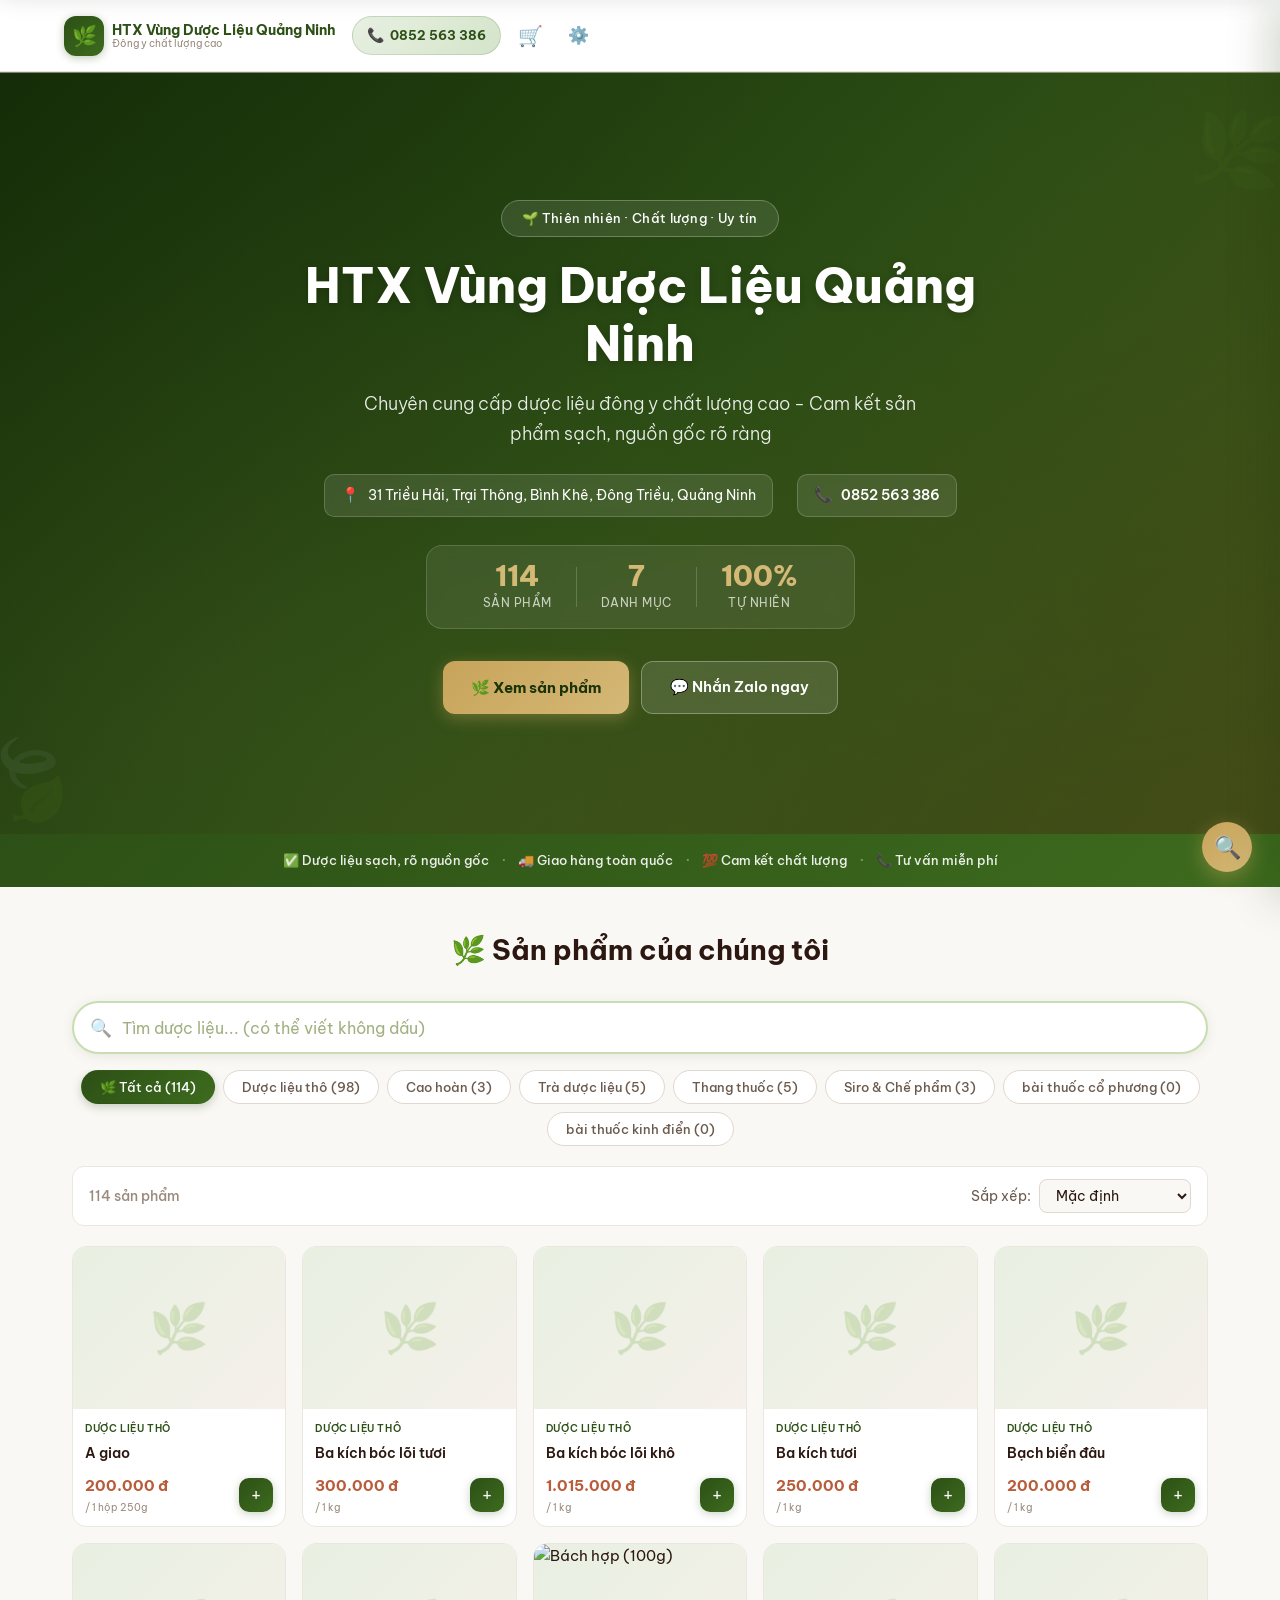
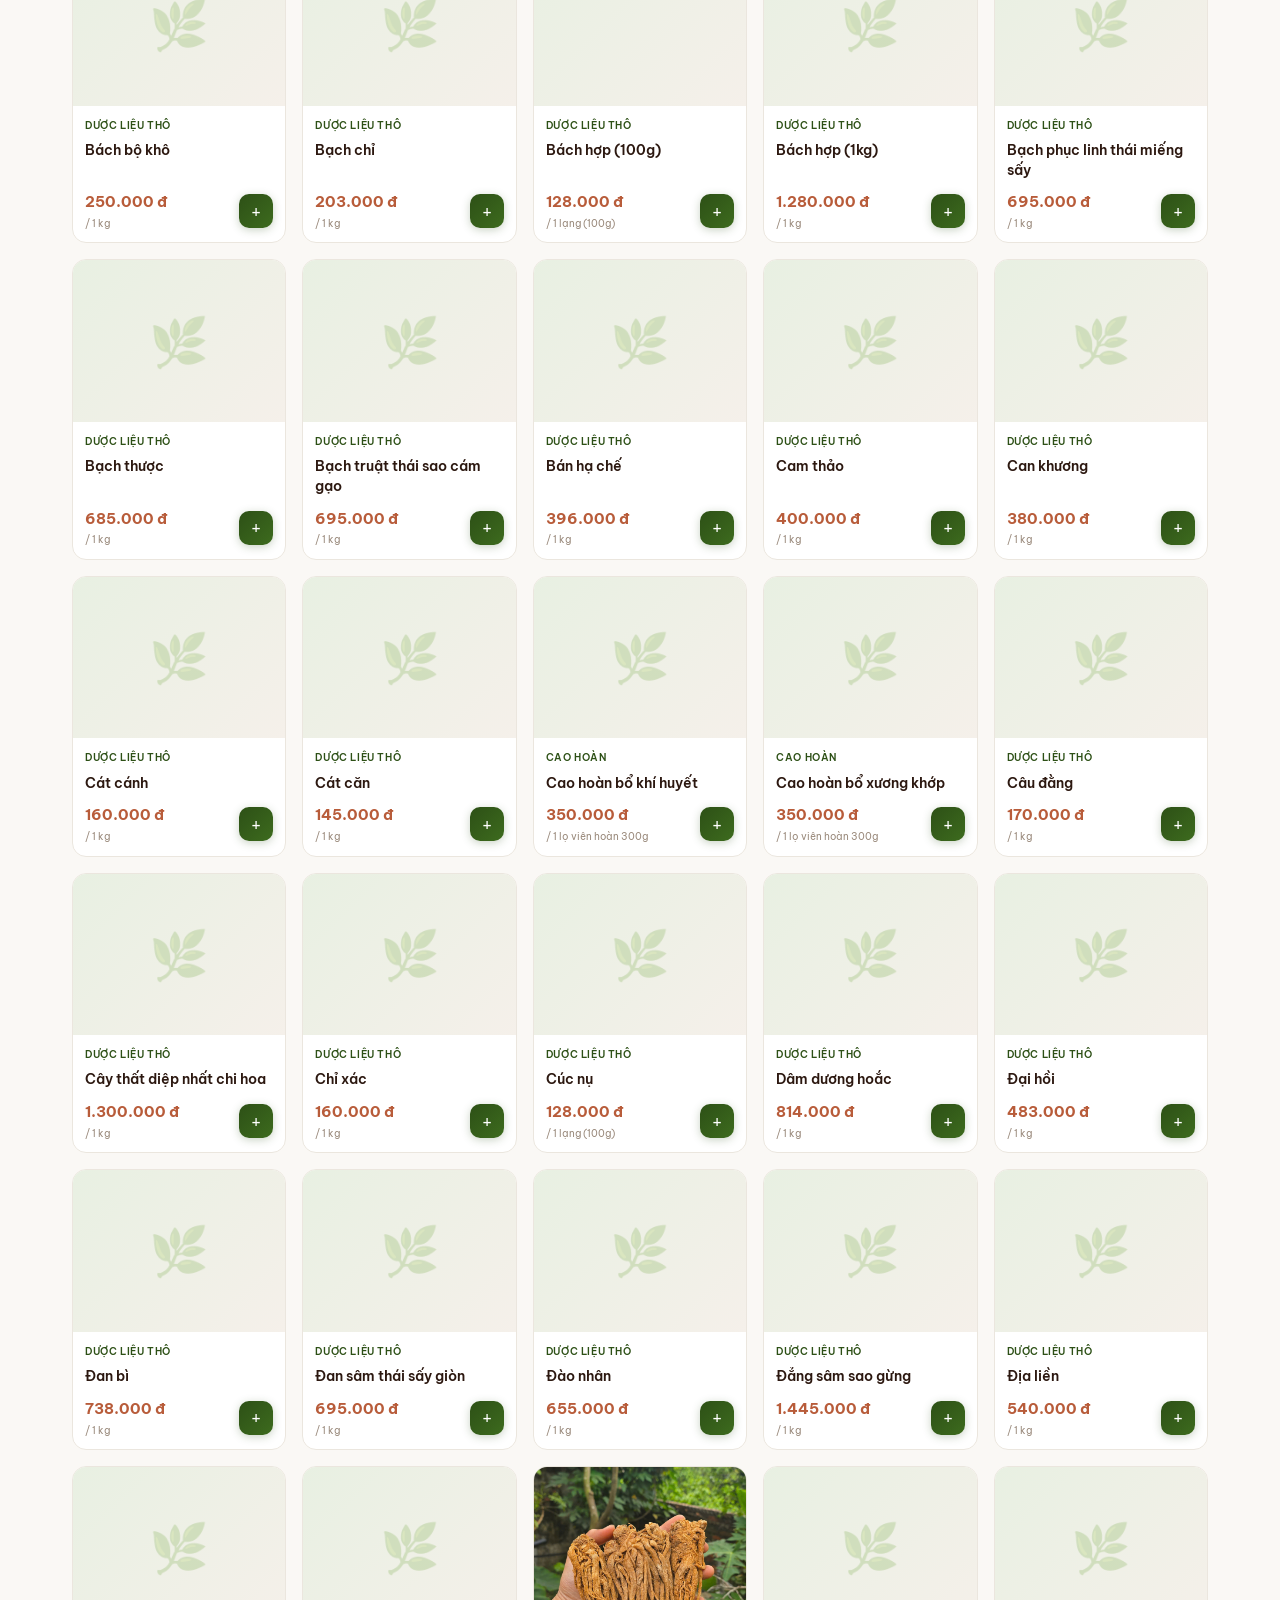
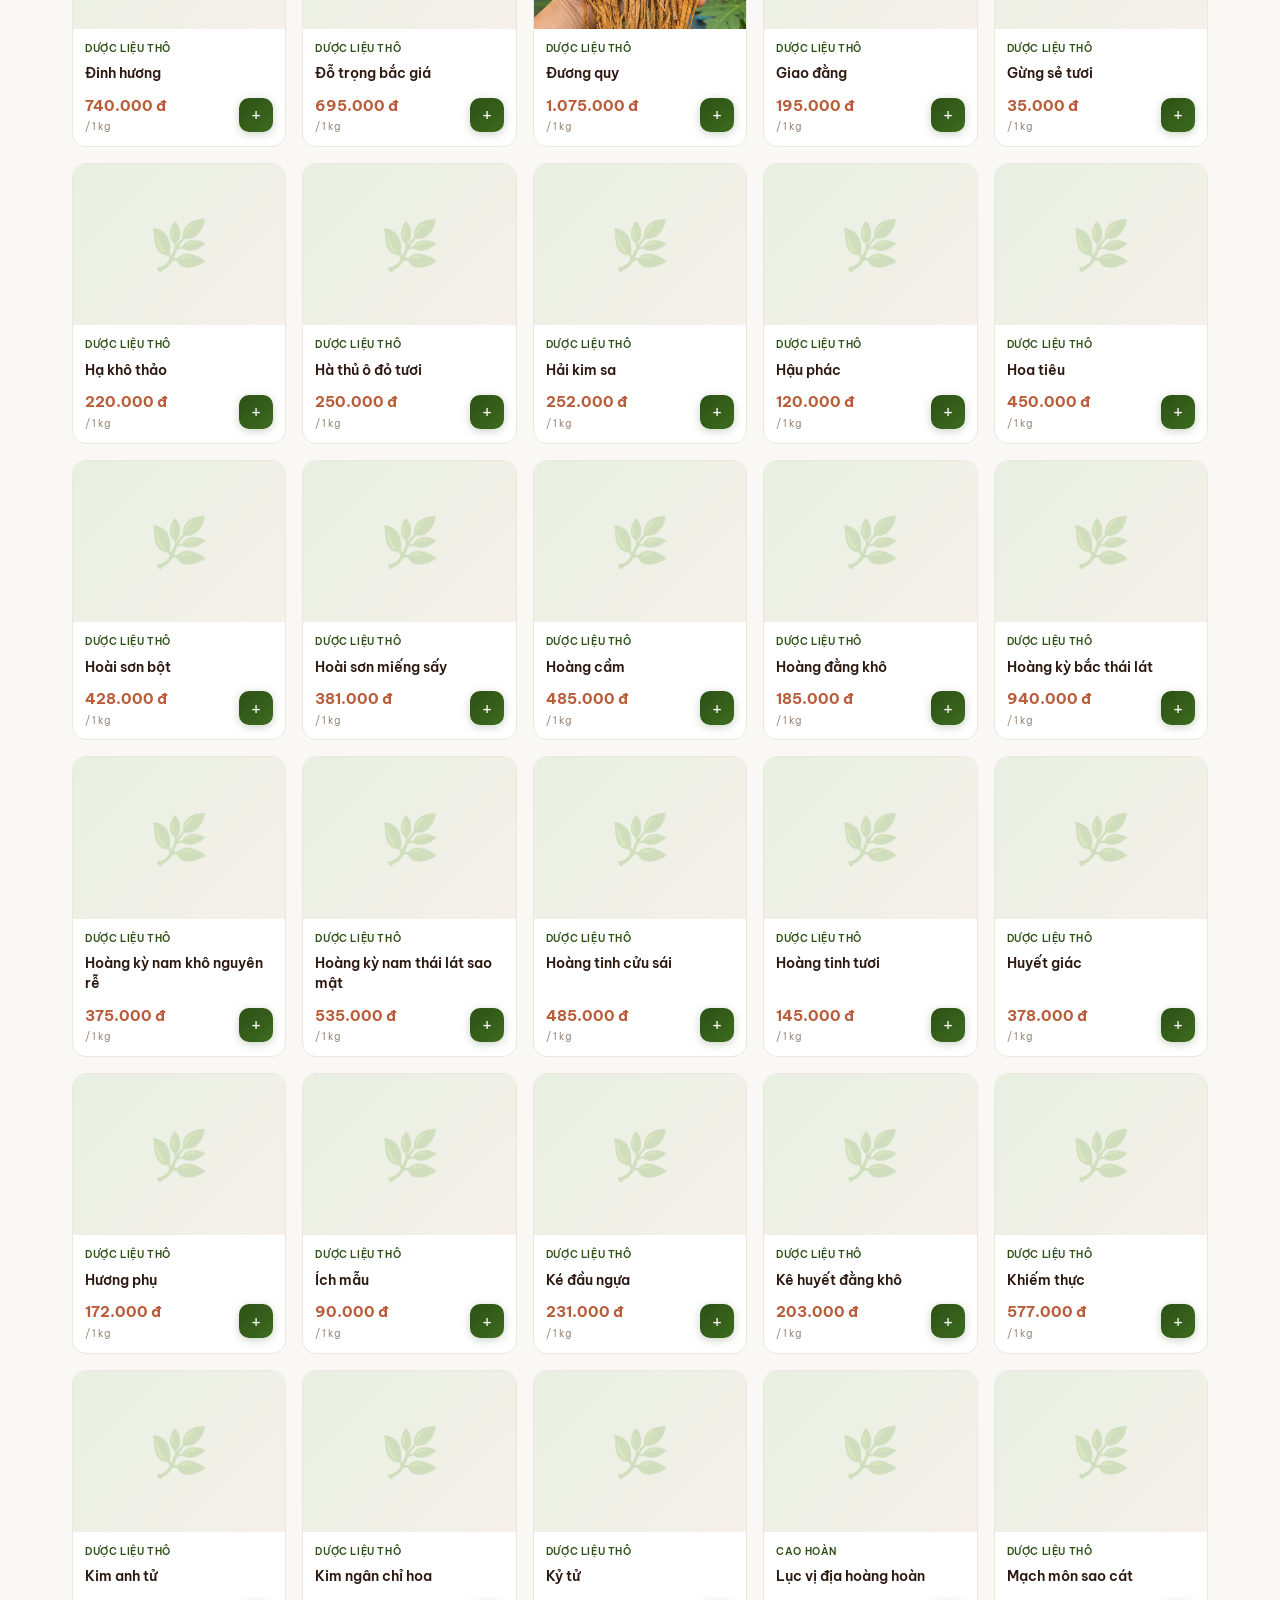
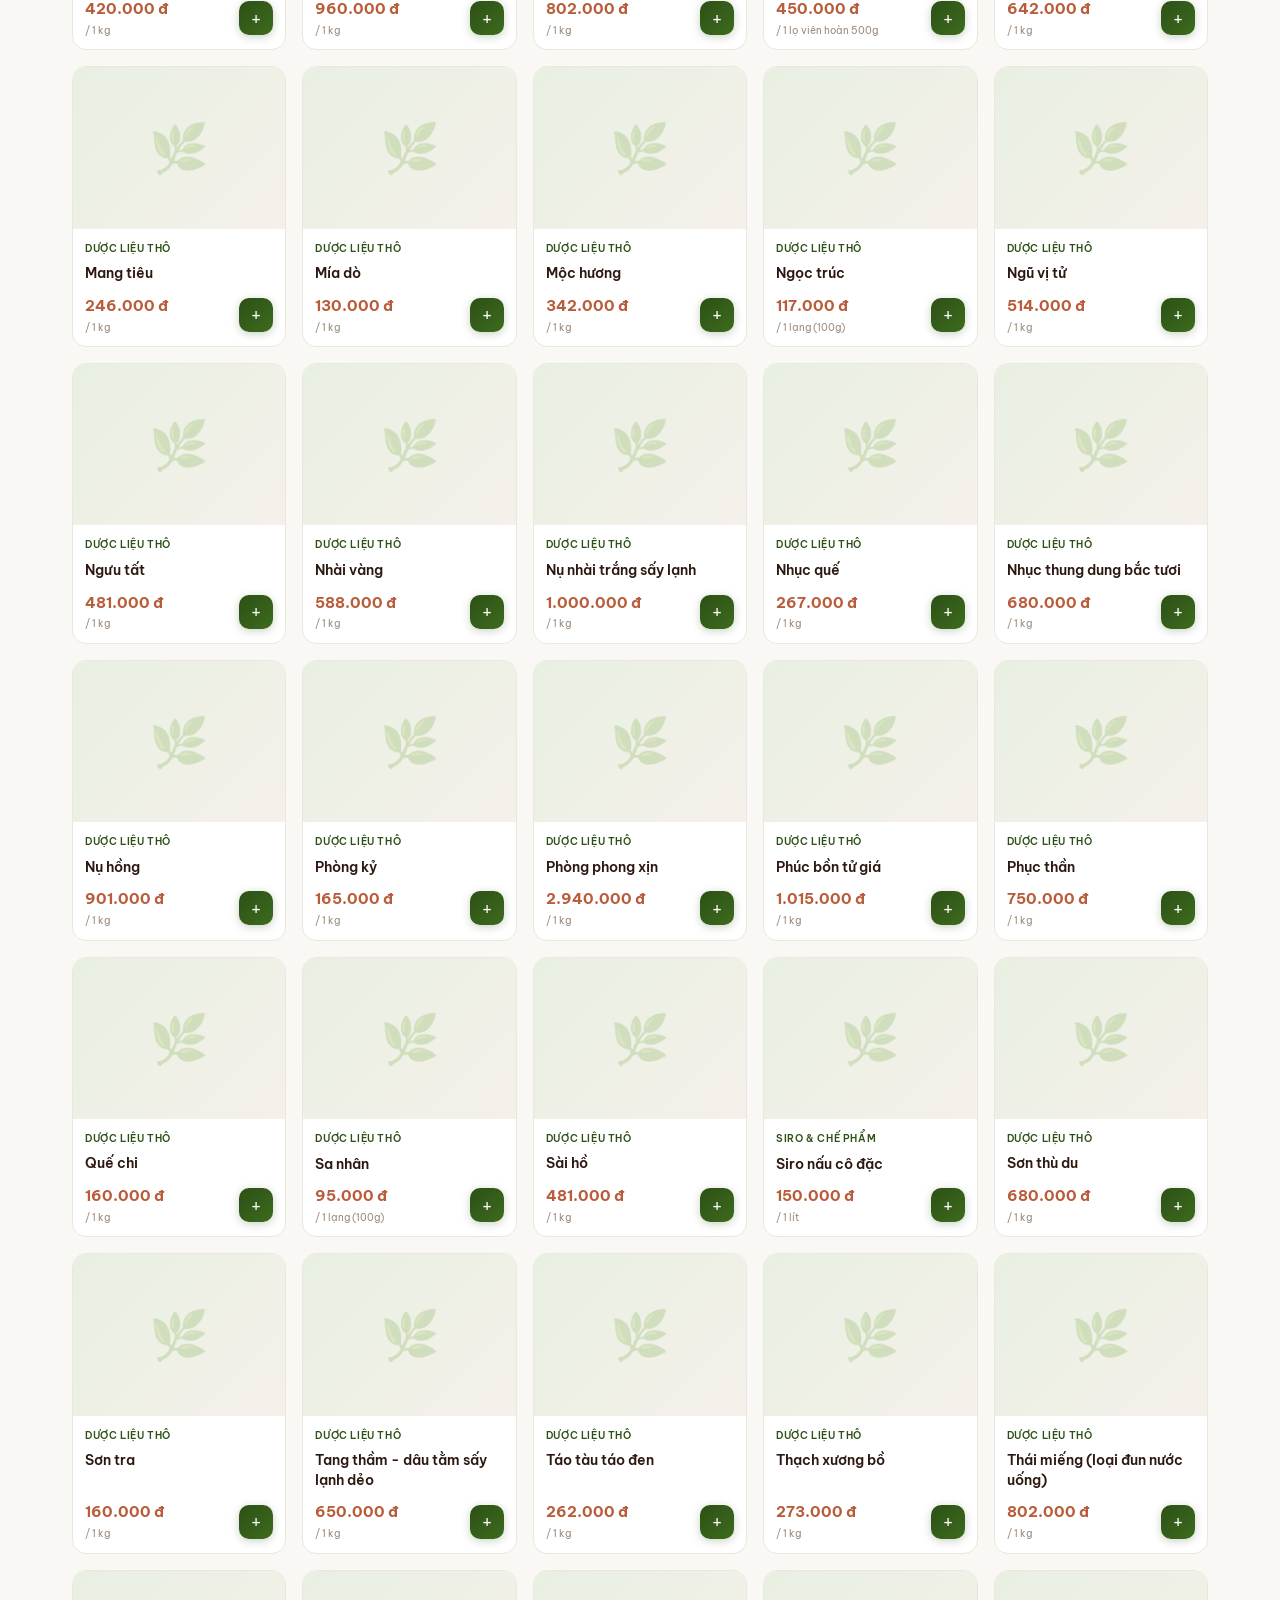
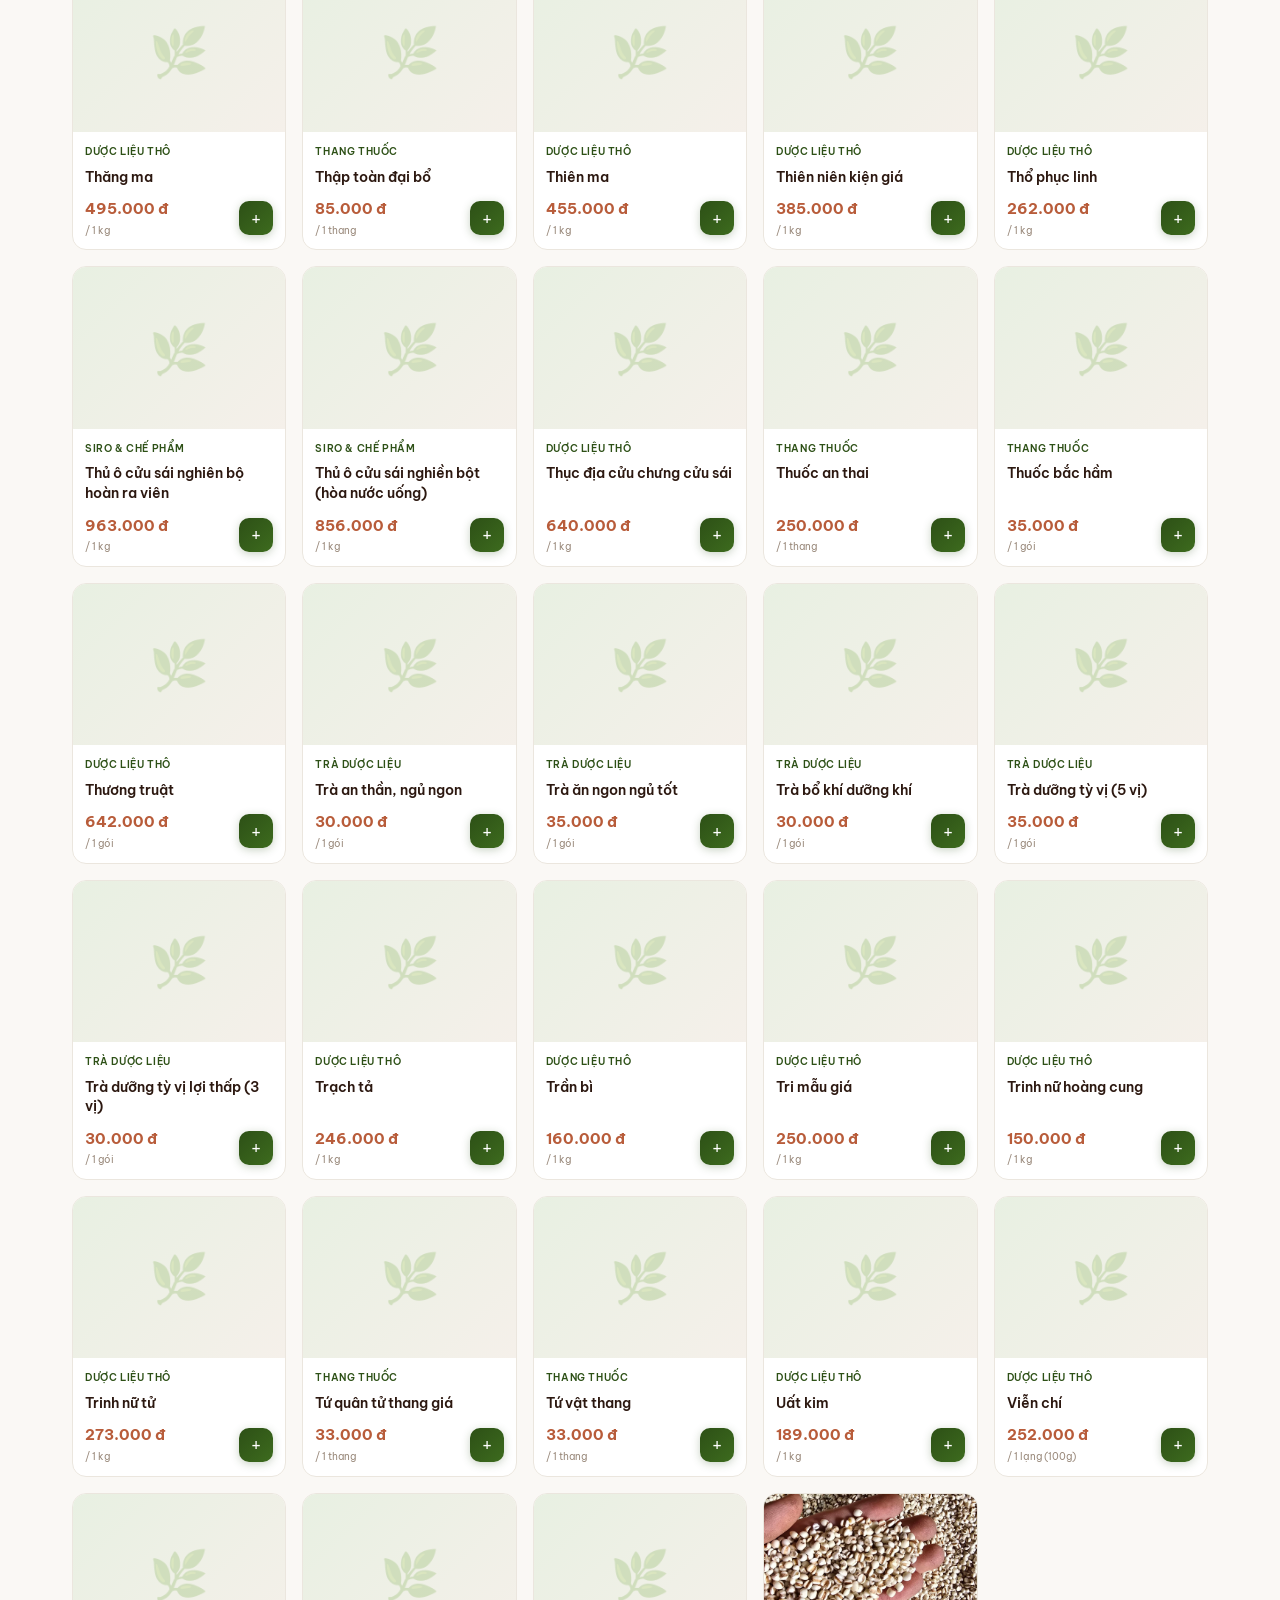
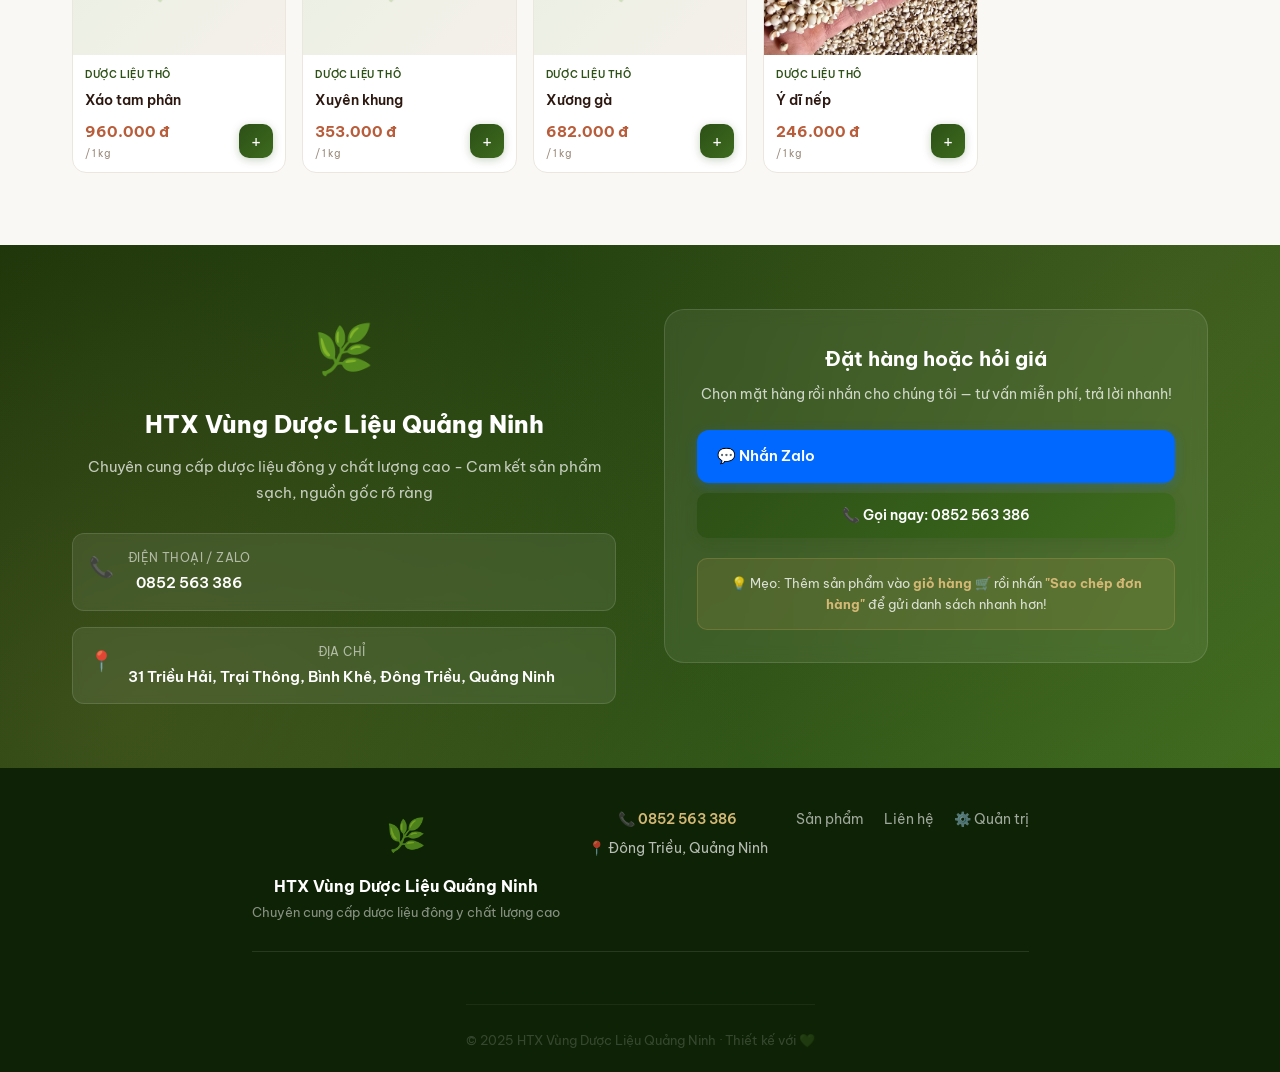
==== commit 58b2b3c5: "Revert "feat: premium artisan brand redesign - Cormorant Garamond + DM Sans, kraft palette, paper te" ====
--- a/index.html
+++ b/index.html
@@ -7,11 +7,9 @@
   <meta name="description" content="HTX Vùng Dược Liệu Quảng Ninh - Chuyên cung cấp dược liệu đông y chất lượng cao tại Đông Triều, Quảng Ninh. SĐT: 0852563386" />
   <link rel="preconnect" href="https://fonts.googleapis.com" />
   <link rel="preconnect" href="https://fonts.gstatic.com" crossorigin />
-  <link rel="preconnect" href="https://fonts.gstatic.com" crossorigin />
-  <link href="https://fonts.googleapis.com/css2?family=Cormorant+Garamond:ital,wght@0,300;0,400;0,500;0,600;0,700;1,300;1,400;1,600&family=DM+Sans:ital,opsz,wght@0,9..40,300;0,9..40,400;0,9..40,500;0,9..40,600;1,9..40,300&display=swap" rel="stylesheet" />
+  <link href="https://fonts.googleapis.com/css2?family=Be+Vietnam+Pro:wght@300;400;500;600;700;800&display=swap" rel="stylesheet" />
   <link rel="stylesheet" href="css/style.css" />
   <link rel="stylesheet" href="css/ui.css" />
-  <link rel="stylesheet" href="css/theme-premium.css" />
 </head>
 <body>
 
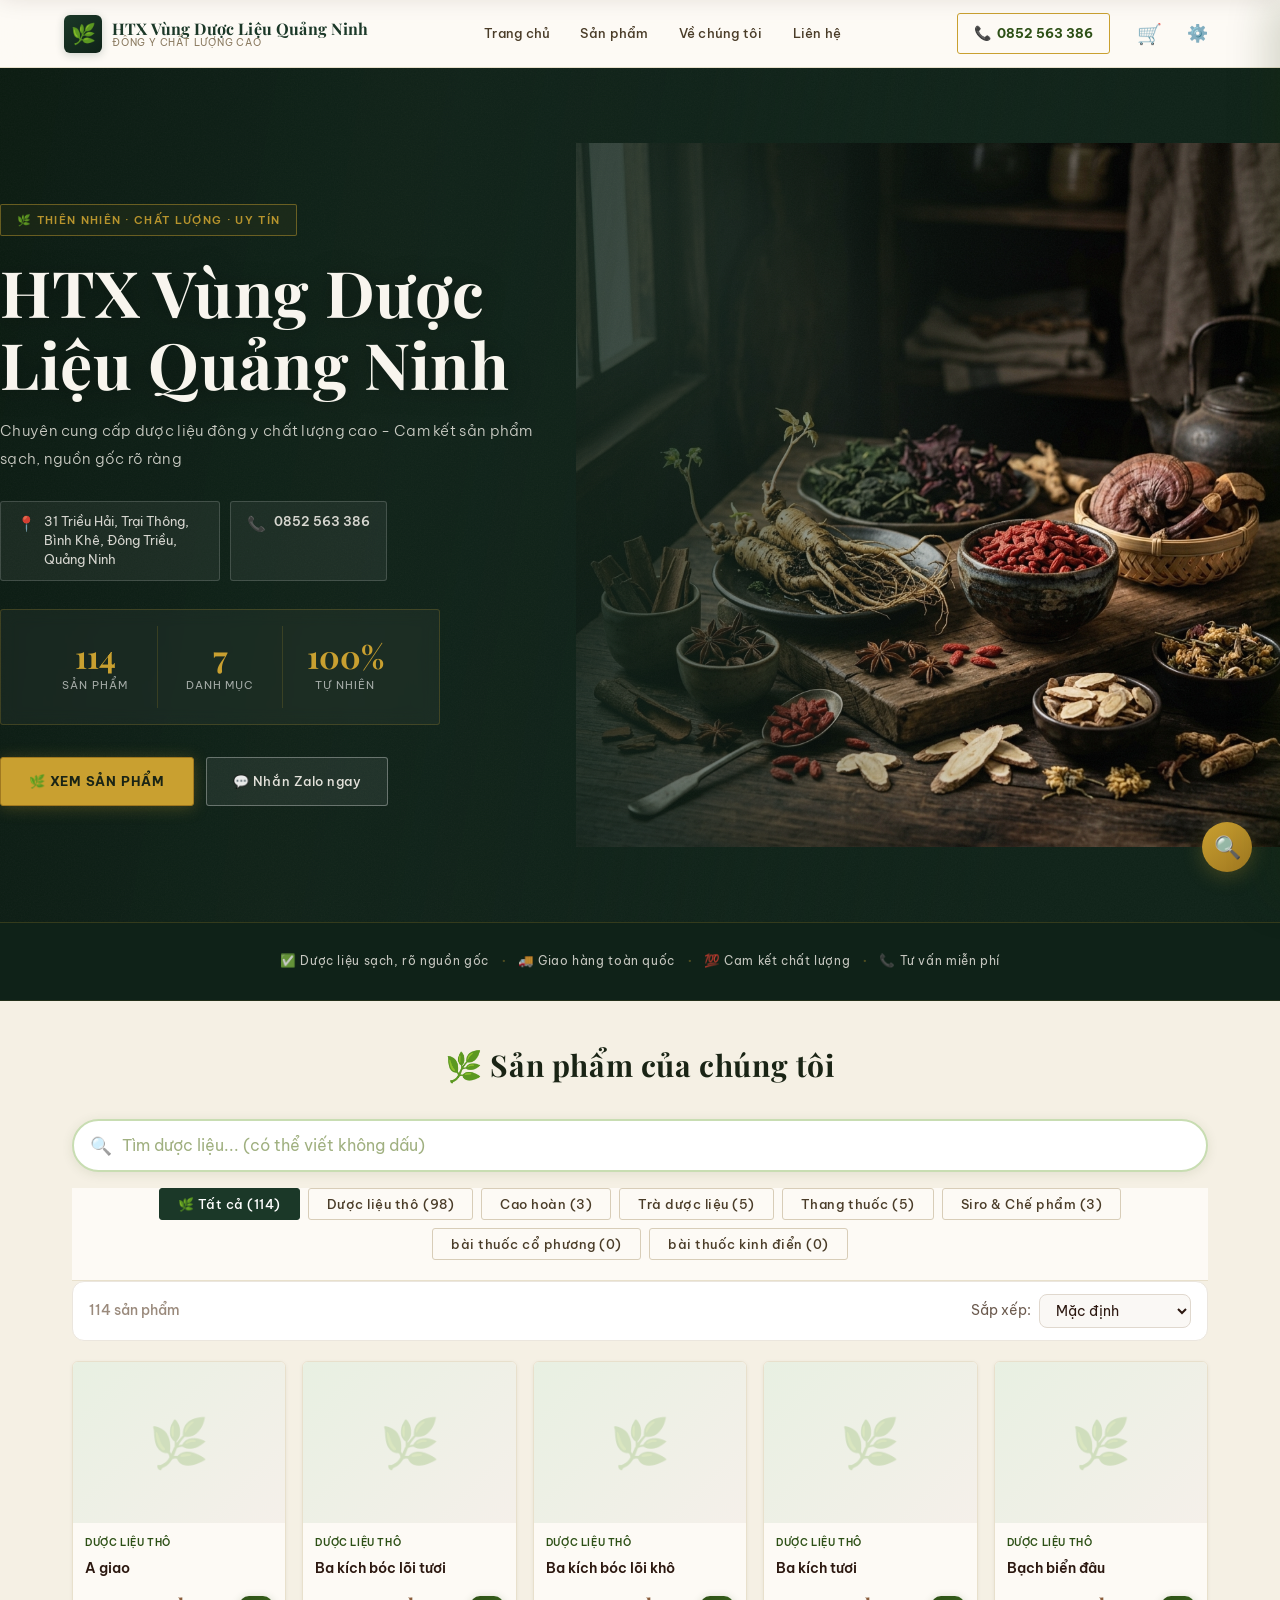
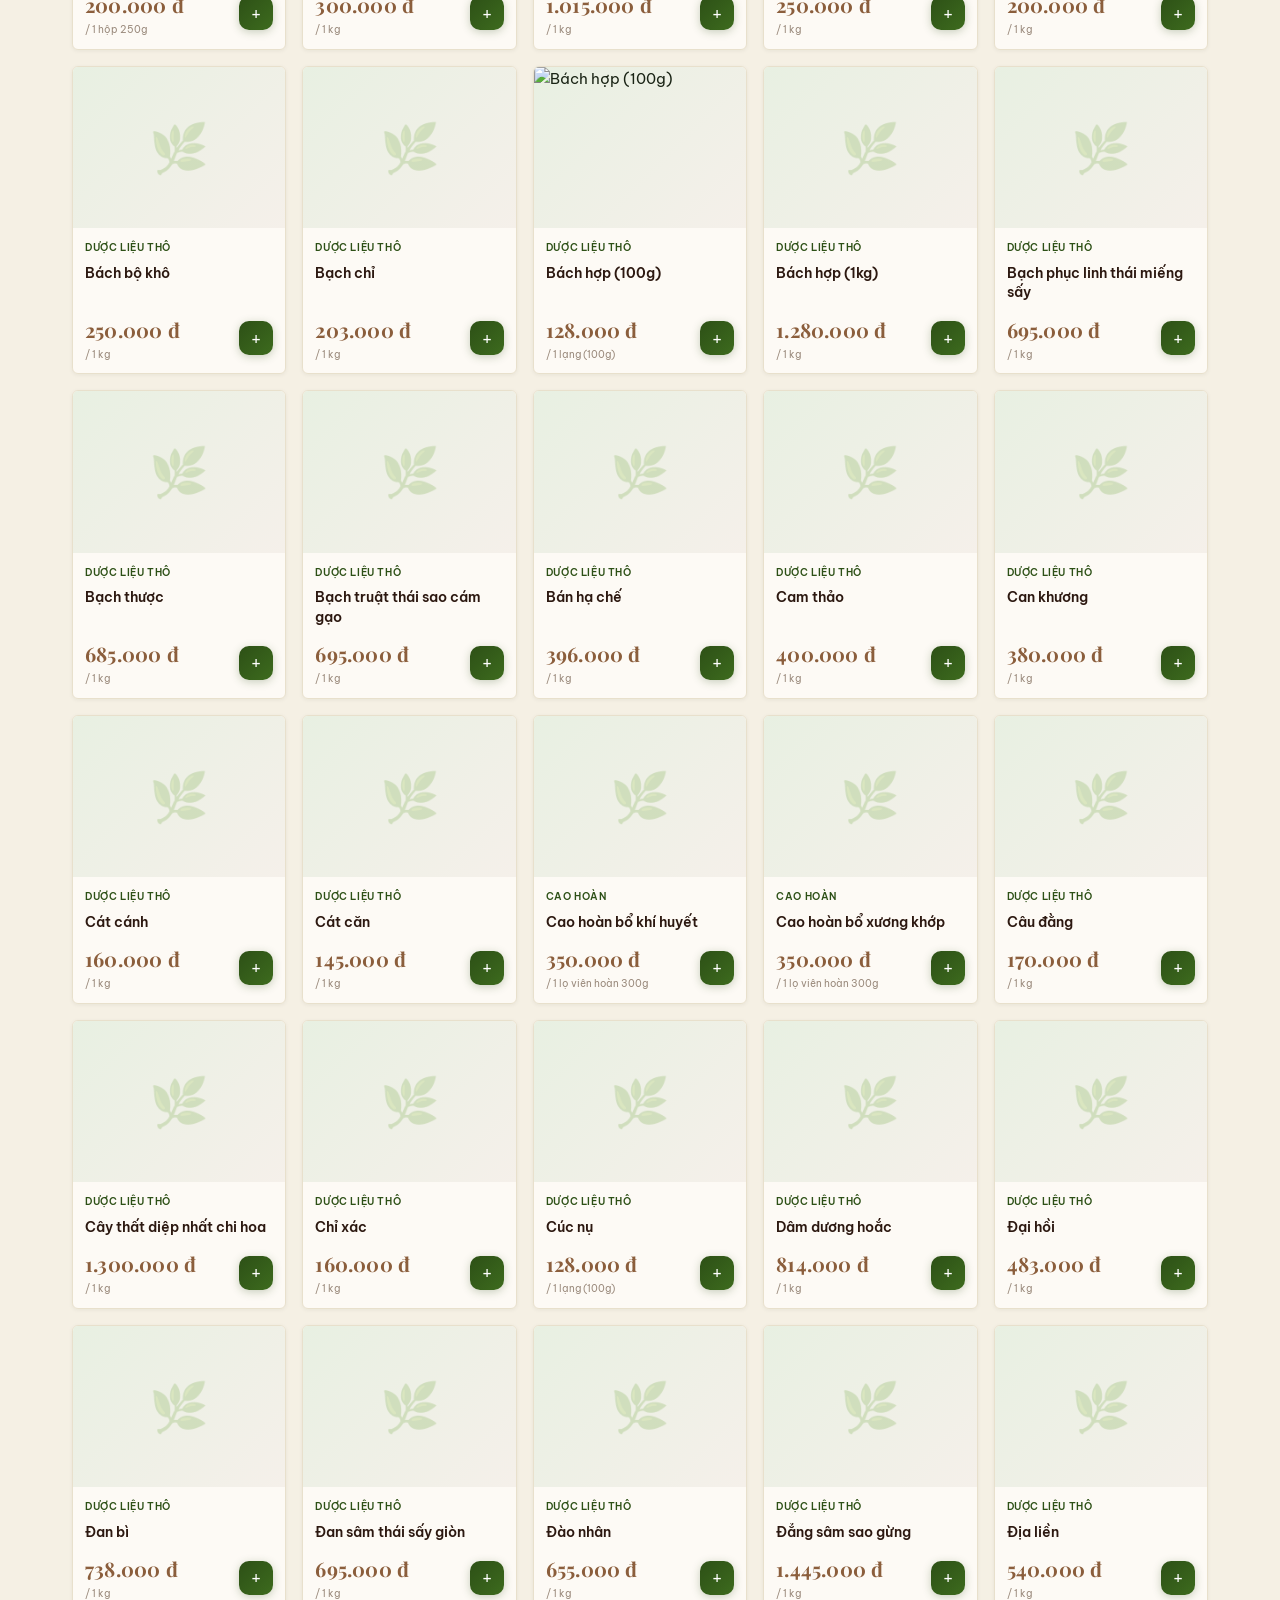
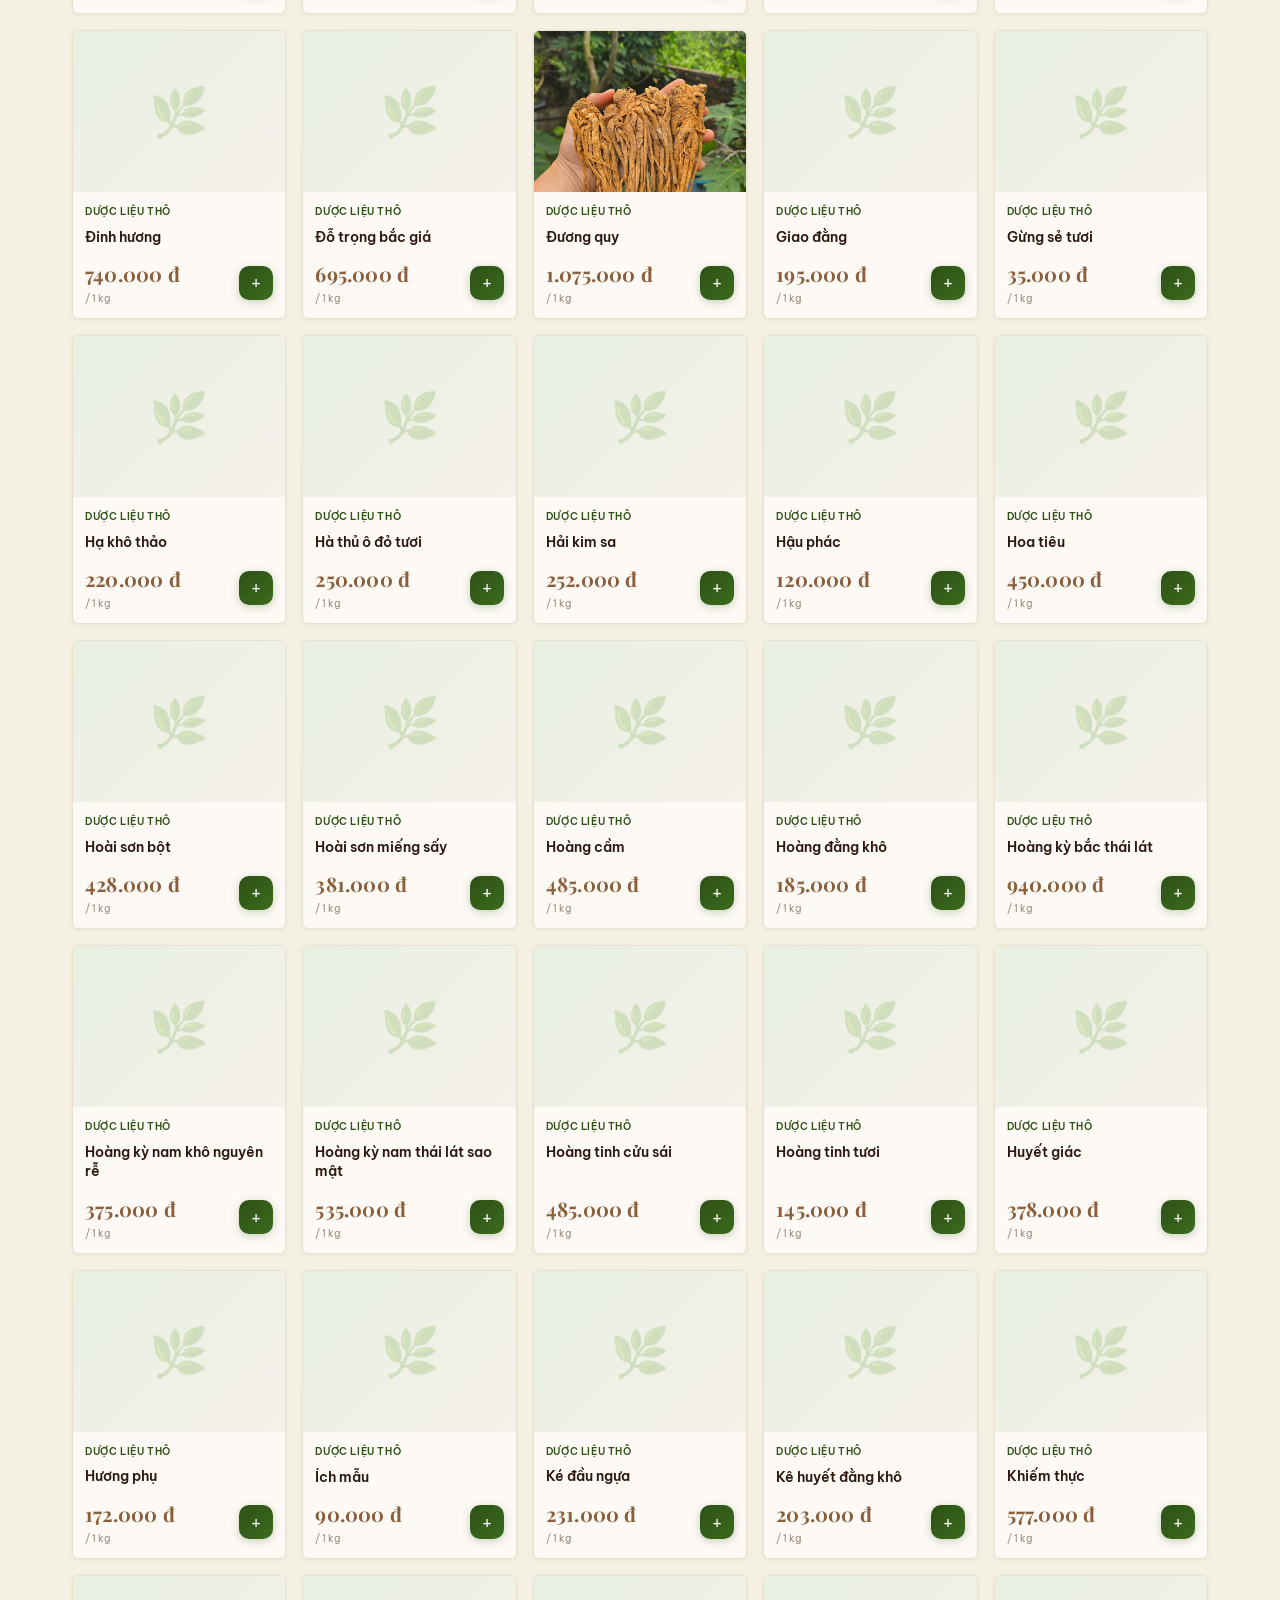
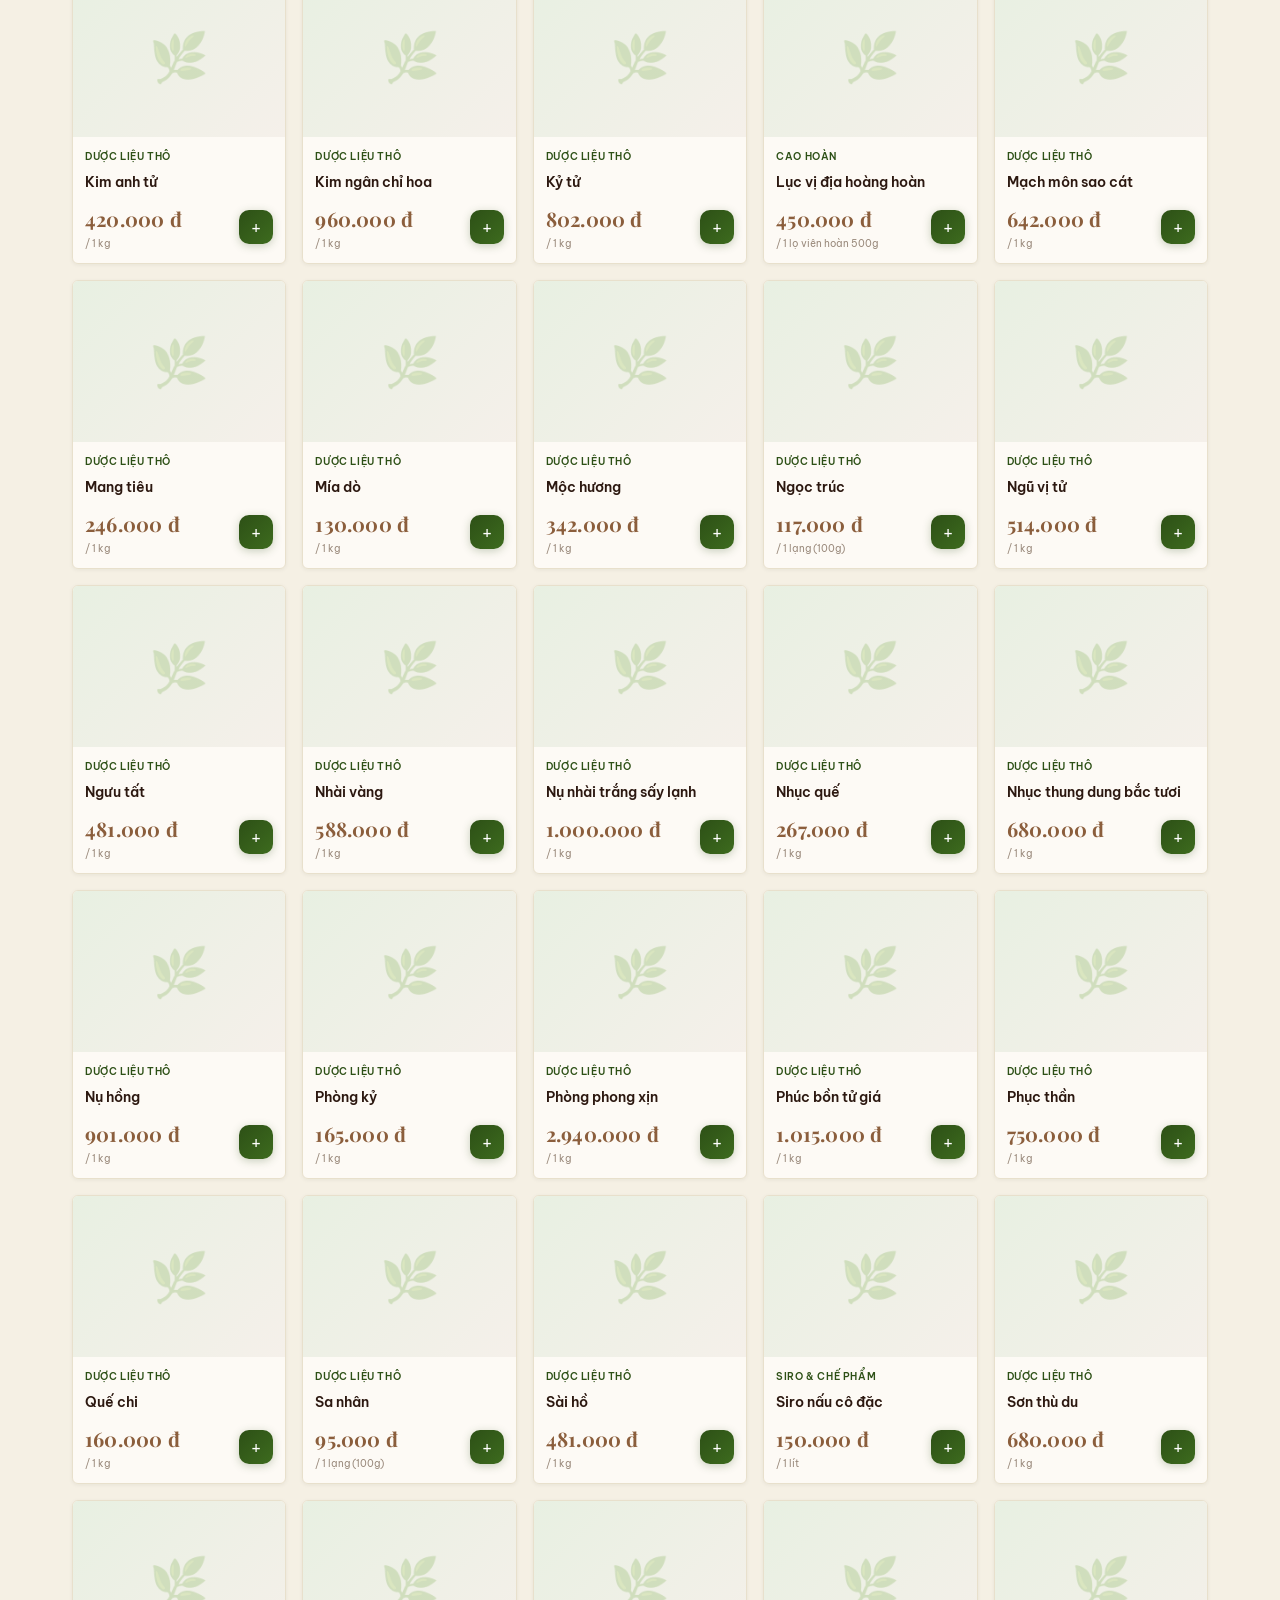
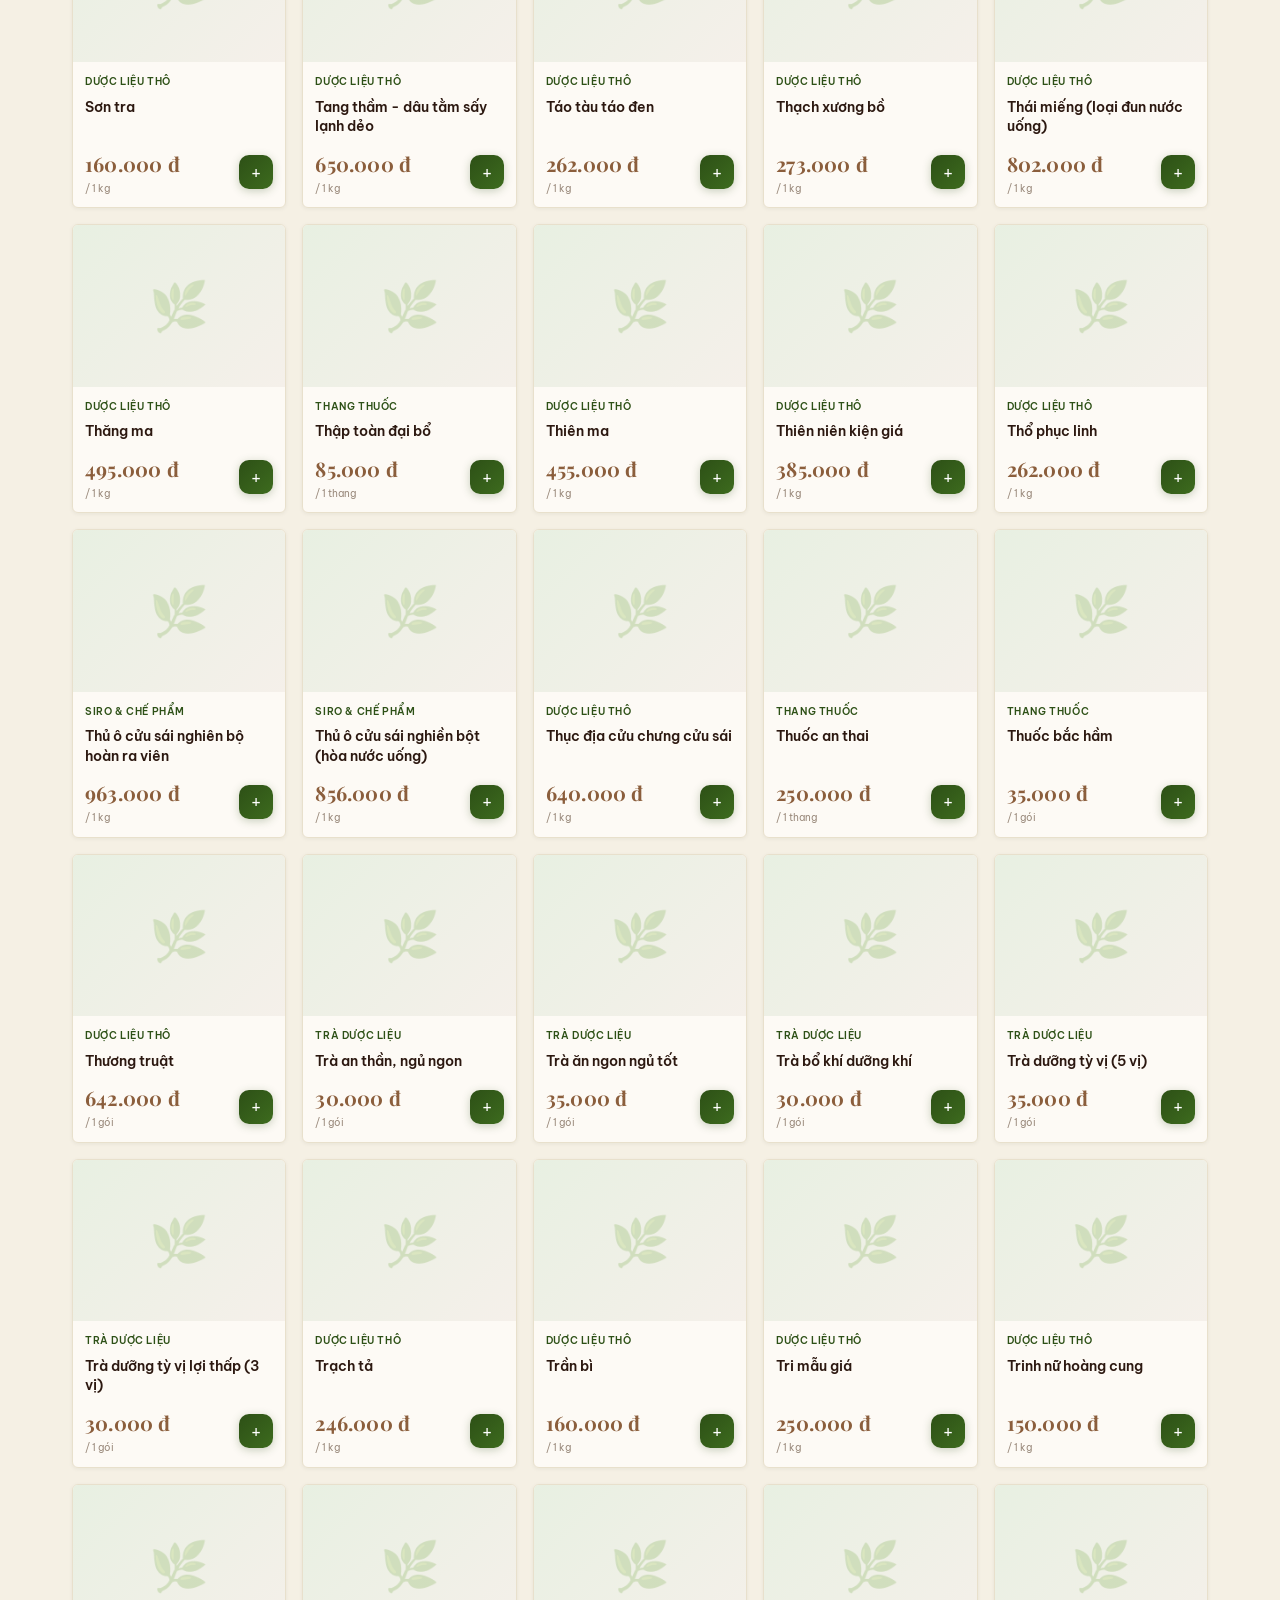
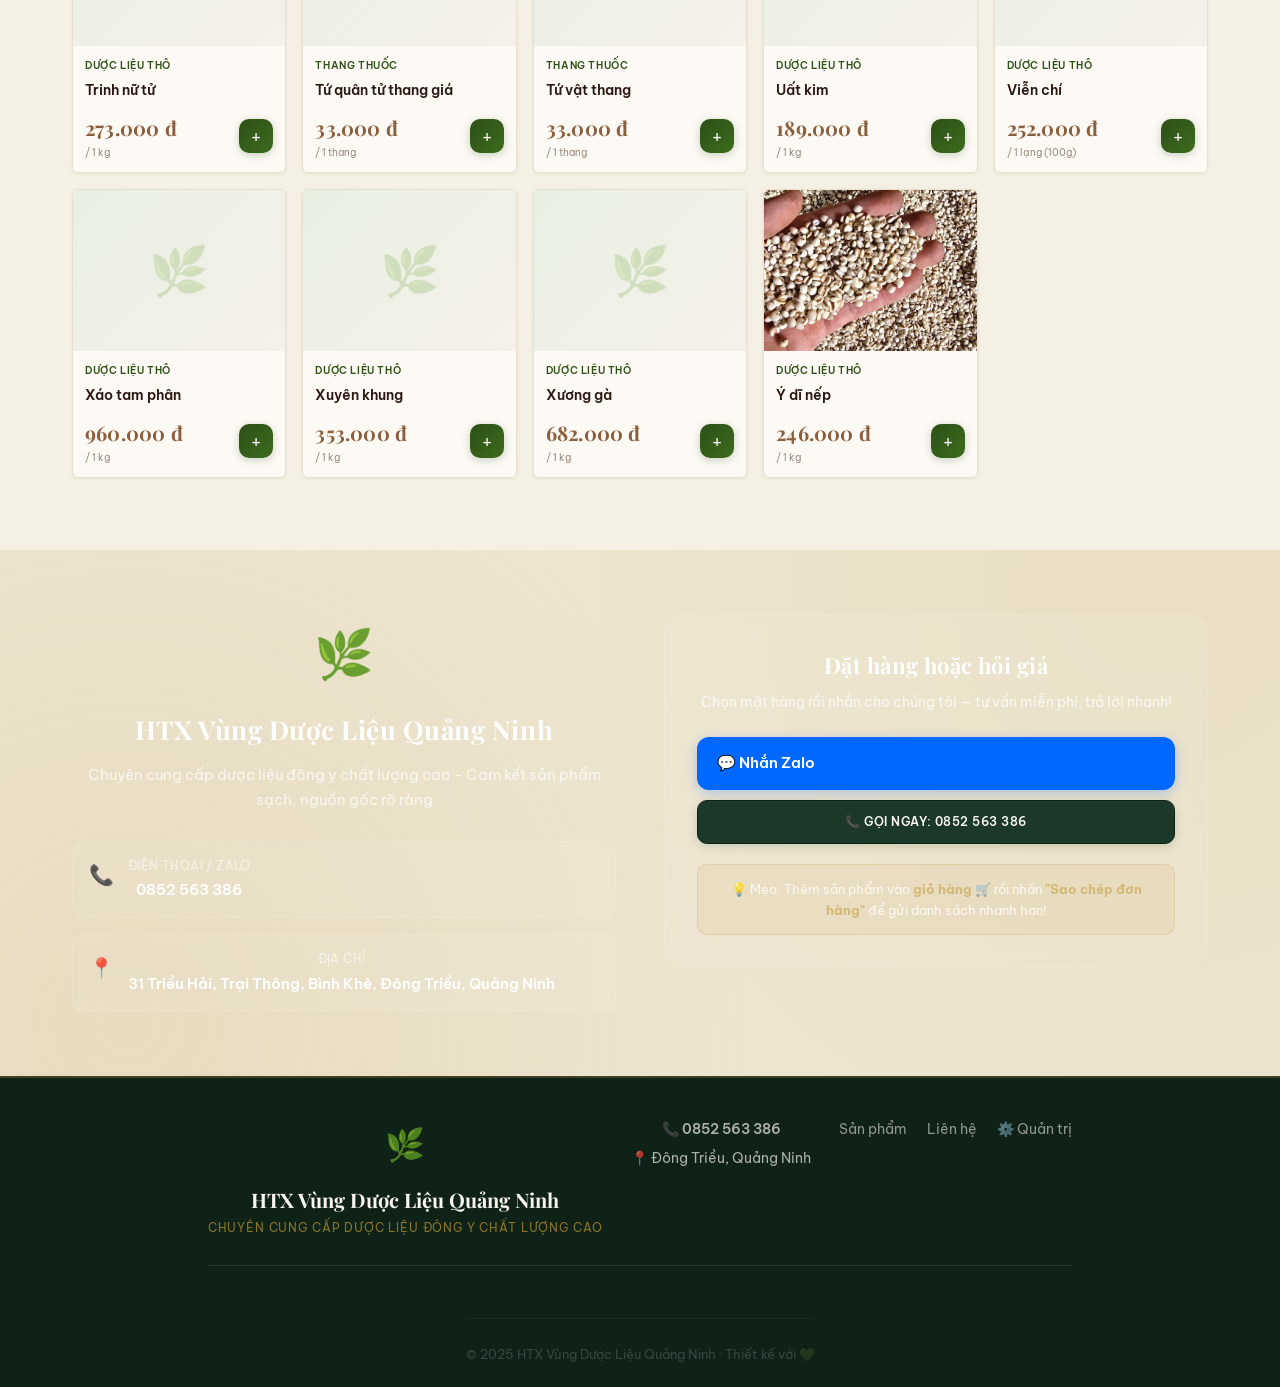
==== commit fe9887a5: "feat: premium deep-forest redesign - Playfair Display, split hero image, nav bar, gold accent title" ====
--- a/index.html
+++ b/index.html
@@ -7,9 +7,10 @@
   <meta name="description" content="HTX Vùng Dược Liệu Quảng Ninh - Chuyên cung cấp dược liệu đông y chất lượng cao tại Đông Triều, Quảng Ninh. SĐT: 0852563386" />
   <link rel="preconnect" href="https://fonts.googleapis.com" />
   <link rel="preconnect" href="https://fonts.gstatic.com" crossorigin />
-  <link href="https://fonts.googleapis.com/css2?family=Be+Vietnam+Pro:wght@300;400;500;600;700;800&display=swap" rel="stylesheet" />
+  <link href="https://fonts.googleapis.com/css2?family=Playfair+Display:ital,wght@0,400;0,500;0,600;0,700;0,800;1,400;1,600&family=Be+Vietnam+Pro:wght@300;400;500;600;700&display=swap" rel="stylesheet" />
   <link rel="stylesheet" href="css/style.css" />
   <link rel="stylesheet" href="css/ui.css" />
+  <link rel="stylesheet" href="css/theme-premium.css" />
 </head>
 <body>
 
@@ -23,6 +24,12 @@
           <span class="logo-tagline">Đông y chất lượng cao</span>
         </div>
       </a>
+      <nav class="header-nav" id="header-nav">
+        <a href="#hero-section" class="nav-link">Trang chủ</a>
+        <a href="#products-section" class="nav-link">Sản phẩm</a>
+        <a href="#contact-section" class="nav-link">Về chúng tôi</a>
+        <a href="#contact-section" class="nav-link">Liên hệ</a>
+      </nav>
       <div class="header-actions">
         <a href="tel:0852563386" class="header-phone" id="header-phone-link">
           <span class="phone-icon">📞</span>
@@ -42,9 +49,9 @@
     <div class="hero-bg-pattern"></div>
     <div class="hero-overlay"></div>
     <div class="container hero-content">
-      <div class="hero-badge">🌱 Thiên nhiên · Chất lượng · Uy tín</div>
-      <h1 class="hero-title" id="hero-shop-name">HTX Vùng Dược Liệu Quảng Ninh</h1>
-      <p class="hero-desc" id="hero-shop-desc">Chuyên cung cấp dược liệu đông y chất lượng cao — Cam kết sản phẩm sạch, nguồn gốc rõ ràng</p>
+      <div class="hero-badge">🌿 THIÊN NHIÊN · CHẤT LƯỢNG · UY TÍN</div>
+      <h1 class="hero-title" id="hero-shop-name">HTX Vùng <span class="hero-title-gold">Dược Liệu</span> Quảng Ninh</h1>
+      <p class="hero-desc" id="hero-shop-desc">Chuyên cung cấp dược liệu đông y chất lượng cao<br>Cam kết sản phẩm sạch, nguồn gốc rõ ràng<br><em>thu hái từ thiên nhiên vùng núi Đông Bắc.</em></p>
 
       <div class="hero-info-row">
         <div class="hero-info-item">
@@ -353,7 +360,7 @@
             type="number"
             class="qty-input"
             id="modal-qty"
-            value="0.2"
+            value="1"
             min="0.2"
             max="99"
             step="0.1"
--- a/css/theme-premium.css
+++ b/css/theme-premium.css
@@ -0,0 +1,490 @@
+/* ============================================================
+   THEME PREMIUM — Deep Forest Artisan Brand
+   Inspired by: mockup reference design
+   ============================================================ */
+@import url('https://fonts.googleapis.com/css2?family=Playfair+Display:ital,wght@0,400;0,500;0,600;0,700;0,800;1,400;1,600&family=Be+Vietnam+Pro:wght@300;400;500;600;700&display=swap');
+
+/* ── Variables ─────────────────────────────────────────────*/
+:root {
+  --color-primary:        #1B3828;
+  --color-primary-light:  #2A5040;
+  --color-primary-dark:   #0F2218;
+  --color-primary-bg:     #E8EFE9;
+  --color-secondary:      #C9A030;
+  --color-secondary-light:#D4B45A;
+  --color-secondary-dark: #A07820;
+  --color-accent:         #8B5E3C;
+  --color-bg:             #F5F0E4;
+  --color-bg-warm:        #EDE5D0;
+  --color-surface:        #FDFAF5;
+  --color-surface-alt:    #F2EBD9;
+  --color-border:         #D8CDB8;
+  --color-border-light:   #E8E0CC;
+  --color-text:           #1A2415;
+  --color-text-secondary: #4A3C28;
+  --color-text-muted:     #8A7A60;
+  --color-text-inverse:   #F8F5EE;
+  --font-family:  'Be Vietnam Pro', -apple-system, sans-serif;
+  --font-heading: 'Playfair Display', Georgia, 'Times New Roman', serif;
+  --radius-sm:  3px;
+  --radius-md:  6px;
+  --radius-lg:  10px;
+  --radius-xl:  16px;
+  --shadow-sm:  0 2px 8px rgba(15,34,24,.08);
+  --shadow-md:  0 4px 20px rgba(15,34,24,.10);
+  --shadow-lg:  0 8px 40px rgba(15,34,24,.13);
+  --shadow-card-hover: 0 10px 40px rgba(15,34,24,.14);
+}
+
+/* ── Body ──────────────────────────────────────────────────*/
+body { font-family: var(--font-family); background-color: var(--color-bg); color: var(--color-text); }
+h1,h2,h3,h4 { font-family: var(--font-heading); letter-spacing: .02em; }
+
+/* ── Header ────────────────────────────────────────────────*/
+.header {
+  height: 68px !important;
+  background: rgba(253,250,245,.97) !important;
+  backdrop-filter: blur(16px) !important;
+  border-bottom: 1px solid var(--color-border-light) !important;
+  box-shadow: none !important;
+}
+.header.scrolled { box-shadow: 0 2px 20px rgba(15,34,24,.08) !important; }
+.header-inner {
+  display: flex !important;
+  align-items: center !important;
+  gap: 0 !important;
+  height: 100% !important;
+}
+
+/* Logo */
+.logo { color: var(--color-primary) !important; gap: 10px !important; }
+.logo-icon-wrap {
+  width: 38px !important; height: 38px !important;
+  background: linear-gradient(145deg, var(--color-primary), var(--color-primary-dark)) !important;
+  border-radius: 6px !important;
+  display: flex !important; align-items: center !important; justify-content: center !important;
+  font-size: 20px !important;
+  box-shadow: 0 2px 8px rgba(27,56,40,.22) !important;
+}
+.logo-name {
+  font-family: var(--font-heading) !important;
+  font-size: 1rem !important; font-weight: 700 !important;
+  letter-spacing: .01em !important; line-height: 1.2 !important;
+  color: var(--color-primary) !important;
+}
+.logo-tagline {
+  font-size: .625rem !important; letter-spacing: .08em !important;
+  text-transform: uppercase !important; color: var(--color-text-muted) !important;
+  font-weight: 400 !important;
+}
+
+/* Nav */
+.header-nav {
+  display: flex !important;
+  align-items: center !important;
+  gap: 2px !important;
+  margin: 0 auto !important;
+}
+.nav-link {
+  padding: 6px 14px !important;
+  font-size: .8125rem !important; font-weight: 500 !important;
+  color: var(--color-text-secondary) !important;
+  letter-spacing: .02em !important;
+  border-radius: var(--radius-sm) !important;
+  text-decoration: none !important;
+  transition: color .15s, background .15s !important;
+}
+.nav-link:hover {
+  color: var(--color-primary) !important;
+  background: var(--color-primary-bg) !important;
+}
+
+/* Header actions */
+.header-phone {
+  display: flex !important; align-items: center !important; gap: 6px !important;
+  padding: 8px 16px !important;
+  border: 1.5px solid var(--color-secondary) !important;
+  border-radius: 3px !important;
+  color: var(--color-primary) !important;
+  font-size: .8125rem !important; font-weight: 600 !important;
+  text-decoration: none !important;
+  background: transparent !important;
+  transition: all .18s !important;
+  white-space: nowrap !important;
+  margin-right: 10px !important;
+}
+.header-phone:hover {
+  background: var(--color-secondary) !important;
+  color: #fff !important;
+  border-color: var(--color-secondary) !important;
+}
+
+@media (max-width: 860px) {
+  .header-nav { display: none !important; }
+  .logo-name { font-size: .875rem !important; }
+}
+@media (max-width: 480px) {
+  .header-phone .phone-num { display: none !important; }
+}
+
+/* ── Hero — split image design ──────────────────────────────*/
+.hero {
+  position: relative !important;
+  min-height: 88vh !important;
+  display: flex !important; align-items: center !important;
+  overflow: hidden !important;
+  padding: 80px 0 60px !important;
+  /* Herbs photo as background */
+  background:
+    url('../images/hero-bg.jpg') right center / 55% auto no-repeat,
+    var(--color-primary-dark) !important;
+}
+
+/* Gradient overlay — dark left, transparent right */
+.hero::before {
+  content: '' !important;
+  position: absolute !important; inset: 0 !important;
+  background: linear-gradient(
+    100deg,
+    rgba(10,26,16,.97) 0%,
+    rgba(15,34,24,.93) 30%,
+    rgba(15,34,24,.80) 50%,
+    rgba(15,34,24,.30) 68%,
+    transparent 80%
+  ) !important;
+  z-index: 1 !important;
+  pointer-events: none !important;
+}
+
+/* Subtle grain on hero */
+.hero::after {
+  content: '' !important;
+  position: absolute !important; inset: 0 !important;
+  background: url("data:image/svg+xml,%3Csvg xmlns='http://www.w3.org/2000/svg' width='300' height='300'%3E%3Cfilter id='n'%3E%3CfeTurbulence type='fractalNoise' baseFrequency='0.7' numOctaves='4' stitchTiles='stitch'/%3E%3CfeColorMatrix type='saturate' values='0'/%3E%3C/filter%3E%3Crect width='300' height='300' filter='url(%23n)' opacity='0.04'/%3E%3C/svg%3E") !important;
+  z-index: 1 !important; pointer-events: none !important;
+}
+
+.hero-overlay, .hero-bg-pattern { display: none !important; }
+.hero-deco { display: none !important; }
+
+.hero-content {
+  position: relative !important; z-index: 2 !important;
+  text-align: left !important;
+  max-width: 560px !important;
+  margin-left: 0 !important;
+}
+
+/* Badge */
+.hero-badge {
+  display: inline-flex !important; align-items: center !important;
+  gap: 6px !important;
+  padding: 6px 16px !important;
+  border: 1px solid rgba(201,160,48,.45) !important;
+  border-radius: 2px !important;
+  font-size: .6875rem !important; font-weight: 600 !important;
+  letter-spacing: .12em !important; text-transform: uppercase !important;
+  color: rgba(201,160,48,.9) !important;
+  background: rgba(201,160,48,.06) !important;
+  margin-bottom: 20px !important;
+  font-family: var(--font-family) !important;
+}
+
+/* Title */
+.hero-title {
+  font-family: var(--font-heading) !important;
+  font-size: clamp(2.25rem, 5.5vw, 4rem) !important;
+  font-weight: 700 !important;
+  line-height: 1.12 !important;
+  letter-spacing: .01em !important;
+  color: #F8F5EE !important;
+  margin-bottom: 1.125rem !important;
+  text-shadow: 0 2px 24px rgba(0,0,0,.35) !important;
+}
+.hero-title-gold {
+  color: #C9A030 !important;
+  display: block !important;
+  font-style: italic !important;
+}
+
+/* Description */
+.hero-desc {
+  font-size: .9375rem !important; font-weight: 300 !important;
+  letter-spacing: .02em !important; line-height: 1.85 !important;
+  color: rgba(248,245,238,.80) !important;
+  margin-bottom: 1.75rem !important;
+}
+.hero-desc em { color: rgba(201,160,48,.75) !important; font-style: italic !important; }
+
+/* Info row */
+.hero-info-row {
+  display: flex !important; flex-wrap: wrap !important; gap: 10px !important;
+  margin-bottom: 1.75rem !important;
+  justify-content: flex-start !important;
+}
+.hero-info-item {
+  display: inline-flex !important; align-items: flex-start !important;
+  gap: 8px !important;
+  padding: 10px 16px !important;
+  border: 1px solid rgba(255,255,255,.16) !important;
+  border-radius: 3px !important;
+  background: rgba(255,255,255,.06) !important;
+  backdrop-filter: blur(4px) !important;
+  color: rgba(248,245,238,.85) !important;
+  font-size: .8rem !important;
+  line-height: 1.5 !important;
+  max-width: 220px !important;
+}
+.hero-info-item a { color: inherit !important; }
+.hi-icon { flex-shrink: 0 !important; margin-top: 1px !important; }
+
+/* Stats */
+.hero-stats {
+  display: flex !important; gap: 0 !important;
+  border: 1px solid rgba(201,160,48,.22) !important;
+  border-radius: 3px !important; overflow: hidden !important;
+  background: rgba(255,255,255,.04) !important;
+  max-width: 440px !important;
+  margin: 0 0 2rem !important;
+}
+.hero-stat {
+  flex: 1 !important; padding: 14px 18px !important; text-align: center !important;
+  border-right: 1px solid rgba(201,160,48,.18) !important;
+}
+.hero-stat:last-child { border-right: none !important; }
+.hero-stat strong {
+  font-family: var(--font-heading) !important;
+  font-size: 2rem !important; font-weight: 700 !important;
+  color: #C9A030 !important; display: block !important; line-height: 1 !important;
+}
+.hero-stat span {
+  font-size: .6875rem !important; letter-spacing: .08em !important;
+  text-transform: uppercase !important; opacity: .6 !important;
+  margin-top: 4px !important; display: block !important;
+}
+.hero-stat-divider { display: none !important; }
+
+/* CTA buttons */
+.hero-cta-row {
+  display: flex !important; gap: 12px !important; flex-wrap: wrap !important;
+  justify-content: flex-start !important;
+}
+.btn-cta-primary {
+  display: inline-flex !important; align-items: center !important; gap: 8px !important;
+  padding: 13px 28px !important;
+  background: var(--color-secondary) !important;
+  color: #1A2415 !important;
+  border: 1px solid var(--color-secondary-dark) !important;
+  border-radius: 3px !important;
+  font-family: var(--font-family) !important;
+  font-size: .8125rem !important; font-weight: 700 !important;
+  letter-spacing: .06em !important; text-transform: uppercase !important;
+  cursor: pointer !important;
+  box-shadow: 0 2px 16px rgba(201,160,48,.28) !important;
+  transition: all .2s !important;
+}
+.btn-cta-primary:hover {
+  background: var(--color-secondary-dark) !important; color: #fff !important;
+  box-shadow: 0 4px 22px rgba(201,160,48,.38) !important;
+  transform: translateY(-1px) !important;
+}
+.btn-cta-zalo {
+  display: inline-flex !important; align-items: center !important; gap: 8px !important;
+  padding: 13px 26px !important;
+  background: rgba(255,255,255,.07) !important;
+  color: rgba(248,245,238,.9) !important;
+  border: 1.5px solid rgba(255,255,255,.32) !important;
+  border-radius: 3px !important;
+  font-family: var(--font-family) !important;
+  font-size: .8125rem !important; font-weight: 500 !important;
+  letter-spacing: .04em !important; cursor: pointer !important;
+  text-decoration: none !important; transition: all .2s !important;
+}
+.btn-cta-zalo:hover {
+  background: rgba(255,255,255,.16) !important;
+  border-color: rgba(255,255,255,.6) !important; color: #fff !important;
+  transform: translateY(-1px) !important;
+}
+
+/* ── Trust bar ──────────────────────────────────────────────*/
+.trust-bar {
+  background: var(--color-primary-dark) !important;
+  border-top: 1px solid rgba(201,160,48,.2) !important;
+  border-bottom: 1px solid rgba(201,160,48,.1) !important;
+}
+.trust-bar-inner { padding: 12px 0 !important; }
+.trust-item {
+  font-size: .78rem !important; letter-spacing: .05em !important;
+  color: rgba(248,245,238,.78) !important; font-weight: 400 !important;
+}
+.trust-sep { color: rgba(201,160,48,.35) !important; }
+
+/* ── Buttons ────────────────────────────────────────────────*/
+.btn { font-family: var(--font-family); border-radius: var(--radius-sm); }
+.btn-primary {
+  background: var(--color-primary) !important;
+  color: var(--color-text-inverse) !important;
+  border: 1px solid var(--color-primary-dark) !important;
+  background-image: none !important;
+  box-shadow: 0 2px 10px rgba(27,56,40,.18) !important;
+  font-family: var(--font-family) !important;
+  letter-spacing: .04em !important; text-transform: uppercase !important;
+  font-size: .75rem !important;
+}
+.btn-primary:hover {
+  background: var(--color-primary-dark) !important;
+  box-shadow: 0 4px 16px rgba(27,56,40,.26) !important;
+  transform: translateY(-1px) !important;
+}
+.btn-secondary {
+  background: transparent !important; color: var(--color-primary) !important;
+  border: 1.5px solid var(--color-primary) !important;
+  background-image: none !important; box-shadow: none !important;
+  font-family: var(--font-family) !important; letter-spacing: .04em !important;
+  font-size: .75rem !important; text-transform: uppercase !important;
+}
+.btn-secondary:hover { background: var(--color-primary) !important; color: #fff !important; }
+
+/* ── Category pills ─────────────────────────────────────────*/
+.categories-bar { background: var(--color-surface); border-bottom: 1px solid var(--color-border-light); }
+.category-pill {
+  border-radius: 3px !important; border: 1px solid var(--color-border) !important;
+  font-size: .8rem !important; letter-spacing: .04em !important;
+  background: var(--color-surface) !important; color: var(--color-text-secondary) !important;
+  padding: 7px 18px !important; font-family: var(--font-family) !important;
+  box-shadow: none !important;
+}
+.category-pill:hover { border-color: var(--color-primary) !important; color: var(--color-primary) !important; }
+.category-pill.active {
+  background: var(--color-primary) !important; color: #fff !important;
+  border-color: var(--color-primary) !important; box-shadow: none !important;
+}
+
+/* ── Section title ──────────────────────────────────────────*/
+.section-title-main {
+  font-family: var(--font-heading) !important;
+  font-size: 1.875rem !important; font-weight: 700 !important;
+  letter-spacing: .02em !important; color: var(--color-text) !important;
+}
+
+/* ── Product cards ──────────────────────────────────────────*/
+.product-card {
+  background: var(--color-surface) !important;
+  border-radius: var(--radius-md) !important;
+  border: 1px solid var(--color-border-light) !important;
+  box-shadow: 0 1px 4px rgba(15,34,24,.06) !important;
+}
+.product-card:hover {
+  transform: translateY(-4px) !important;
+  box-shadow: var(--shadow-card-hover) !important;
+  border-color: var(--color-border) !important;
+}
+.product-card .card-image { background: var(--color-surface-alt) !important; border-bottom: 1px solid var(--color-border-light) !important; }
+.product-card .card-image .img-placeholder { background: linear-gradient(145deg, var(--color-surface-alt), var(--color-bg-warm)) !important; }
+.product-card .card-category {
+  font-size: .6875rem !important; letter-spacing: .1em !important;
+  text-transform: uppercase !important; color: var(--color-secondary-dark) !important;
+  font-weight: 600 !important;
+}
+.product-card .card-title {
+  font-family: var(--font-heading) !important;
+  font-size: 1.0625rem !important; font-weight: 500 !important;
+  letter-spacing: .01em !important; line-height: 1.35 !important;
+}
+.price {
+  font-family: var(--font-heading) !important;
+  font-size: 1.25rem !important; font-weight: 700 !important;
+  color: var(--color-accent) !important; letter-spacing: .01em !important;
+}
+
+/* ── Modal ──────────────────────────────────────────────────*/
+.modal-backdrop { background: rgba(10,26,16,.58) !important; backdrop-filter: blur(6px) !important; }
+.product-modal {
+  border-radius: var(--radius-lg) !important;
+  border: 1px solid var(--color-border) !important;
+  box-shadow: 0 24px 80px rgba(10,26,16,.22) !important;
+}
+.modal-name { font-family: var(--font-heading) !important; font-size: 1.625rem !important; font-weight: 700 !important; }
+.modal-category { font-size: .6875rem !important; letter-spacing: .1em !important; text-transform: uppercase !important; color: var(--color-secondary-dark) !important; font-weight: 600 !important; }
+.modal-price { font-family: var(--font-heading) !important; font-size: 1.75rem !important; color: var(--color-accent) !important; }
+.modal-desc-wrap { background: var(--color-surface-alt) !important; border-left: 2px solid var(--color-secondary) !important; }
+.modal-qty-section { background: var(--color-surface-alt) !important; border-radius: var(--radius-sm) !important; border: 1px solid var(--color-border-light) !important; }
+.qty-btn { border-radius: var(--radius-sm) !important; border: 1.5px solid var(--color-border) !important; }
+.qty-btn:hover { border-color: var(--color-primary) !important; color: var(--color-primary) !important; }
+
+/* ── Cart ───────────────────────────────────────────────────*/
+.cart-panel { background: var(--color-surface) !important; border-left: 1px solid var(--color-border) !important; }
+.cart-header { border-bottom: 1px solid var(--color-border-light) !important; }
+.cart-header h2 { font-family: var(--font-heading) !important; font-size: 1.375rem !important; font-weight: 700 !important; }
+.cart-backdrop { background: rgba(10,26,16,.42) !important; backdrop-filter: blur(4px) !important; }
+.cart-item { background: var(--color-surface-alt) !important; border-radius: var(--radius-sm) !important; border: 1px solid var(--color-border-light) !important; }
+.cart-item:hover { background: var(--color-bg-warm) !important; border-color: var(--color-border) !important; }
+.cart-item .cart-item-price { color: var(--color-accent) !important; }
+.cart-total .price { font-family: var(--font-heading) !important; font-size: 1.5rem !important; color: var(--color-accent) !important; }
+
+/* ── Contact section ────────────────────────────────────────*/
+.contact-section { background: var(--color-bg-warm) !important; }
+.contact-shop-name { font-family: var(--font-heading) !important; font-size: 1.625rem !important; font-weight: 700 !important; }
+.contact-action-title { font-family: var(--font-heading) !important; font-size: 1.375rem !important; font-weight: 700 !important; }
+
+/* ── Footer ─────────────────────────────────────────────────*/
+.footer { background: #0F2218 !important; border-top: 2px solid rgba(201,160,48,.25) !important; }
+.footer-shop-name { font-family: var(--font-heading) !important; font-size: 1.25rem !important; font-weight: 700 !important; color: #F8F5EE !important; }
+.footer-desc { font-size: .75rem !important; letter-spacing: .07em !important; text-transform: uppercase !important; color: rgba(201,160,48,.65) !important; }
+.footer-contact-item { color: rgba(248,245,238,.68) !important; font-size: .875rem !important; }
+.footer-contact-item a { color: rgba(248,245,238,.68) !important; }
+.footer-contact-item a:hover { color: #C9A030 !important; }
+.footer-links a { color: rgba(248,245,238,.55) !important; font-size: .875rem !important; transition: color .15s !important; }
+.footer-links a:hover { color: #C9A030 !important; }
+.footer-bottom { border-top: 1px solid rgba(255,255,255,.07) !important; color: rgba(248,245,238,.35) !important; font-size: .75rem !important; }
+
+/* ── FAB ────────────────────────────────────────────────────*/
+.fab-cart { background: linear-gradient(145deg, var(--color-primary), var(--color-primary-dark)) !important; box-shadow: 0 4px 20px rgba(10,26,16,.3) !important; }
+.fab-search-btn { background: linear-gradient(145deg, #C9A030, #A07820) !important; color: #1A2415 !important; box-shadow: 0 4px 20px rgba(201,160,48,.28) !important; }
+.fab-search-overlay { background: rgba(253,250,245,.98) !important; border-bottom: 1px solid var(--color-border) !important; }
+
+/* ── Animations ─────────────────────────────────────────────*/
+@keyframes hero-rise { from { opacity:0; transform:translateY(16px); } to { opacity:1; transform:translateY(0); } }
+.hero-content > * { animation: hero-rise .65s ease both; }
+.hero-content > *:nth-child(1) { animation-delay:.06s; }
+.hero-content > *:nth-child(2) { animation-delay:.14s; }
+.hero-content > *:nth-child(3) { animation-delay:.22s; }
+.hero-content > *:nth-child(4) { animation-delay:.30s; }
+.hero-content > *:nth-child(5) { animation-delay:.38s; }
+.hero-content > *:nth-child(6) { animation-delay:.46s; }
+
+/* ── Responsive ─────────────────────────────────────────────*/
+@media (max-width: 768px) {
+  .hero {
+    background:
+      linear-gradient(180deg, rgba(10,26,16,.82) 0%, rgba(10,26,16,.96) 100%),
+      url('../images/hero-bg.jpg') center/cover no-repeat !important;
+    min-height: 100svh !important;
+    padding: 70px 0 50px !important;
+  }
+  .hero::before { background: none !important; }
+  .hero-content { max-width: 100% !important; text-align: center !important; margin: 0 auto !important; }
+  .hero-info-row { justify-content: center !important; }
+  .hero-cta-row { justify-content: center !important; }
+  .hero-stats { margin: 0 auto 1.75rem !important; max-width: 100% !important; }
+  .hero-title-gold { display: inline !important; }
+}
+
+/* ── Dark mode ──────────────────────────────────────────────*/
+@media (prefers-color-scheme: dark) {
+  :root {
+    --color-bg:            #0E1A10;
+    --color-bg-warm:       #141E16;
+    --color-surface:       #192118;
+    --color-surface-alt:   #1E2920;
+    --color-border:        #2A3C2C;
+    --color-border-light:  #223024;
+    --color-text:          #E8E0D0;
+    --color-text-secondary:#C2B8A8;
+    --color-text-muted:    #8A8070;
+  }
+  .header { background: rgba(25,33,24,.98) !important; }
+  .category-pill { background: var(--color-surface) !important; border-color: var(--color-border) !important; }
+  .product-card { background: var(--color-surface) !important; border-color: var(--color-border) !important; }
+  .cart-panel, .fab-search-overlay { background: var(--color-surface) !important; }
+  .footer { background: #080F09 !important; }
+}
